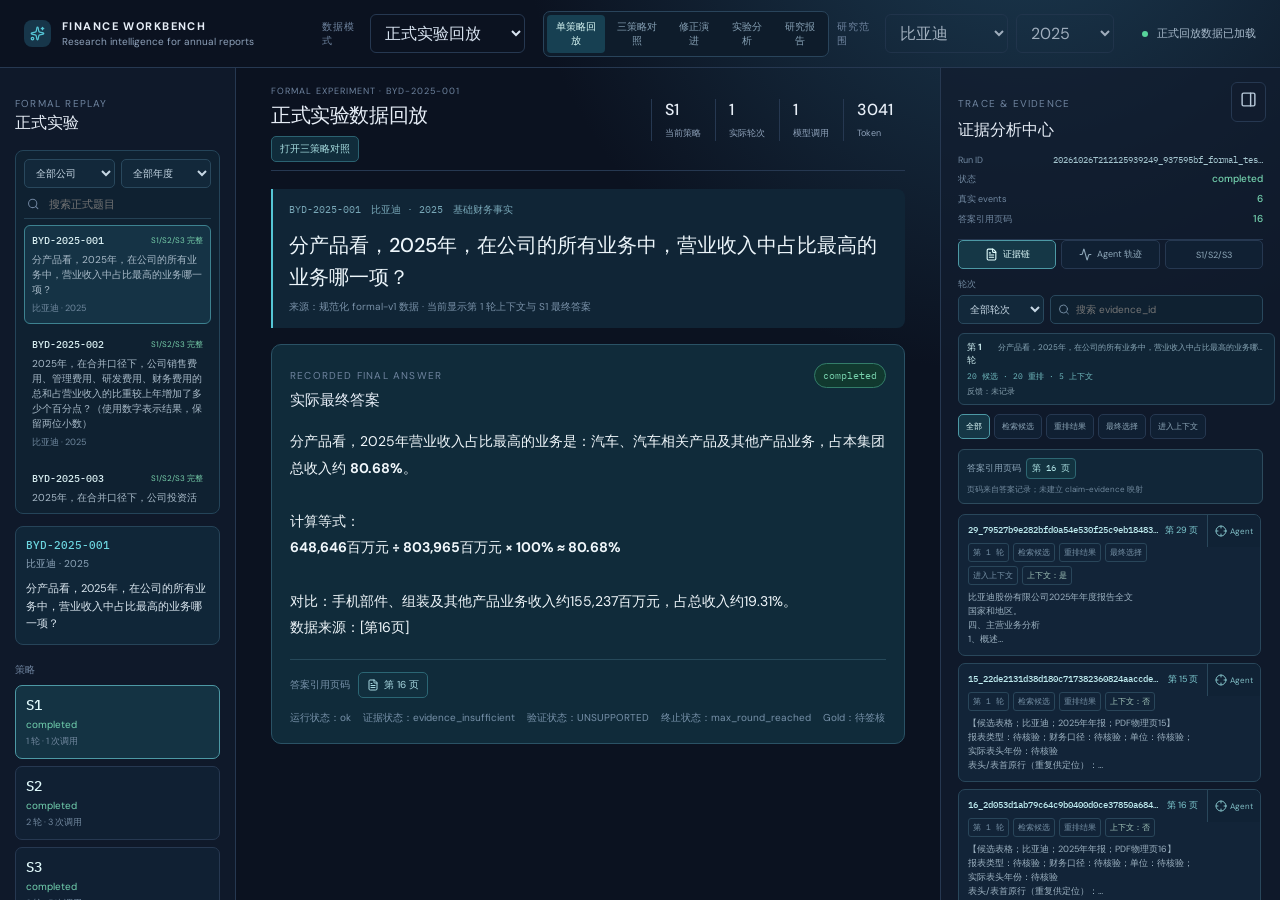
==== index.html @ 06f7a374 "Publish FinanceRAG research workbench (formal-v1 replay) Co-Authored-By: Claude Opus 5.5 <noreply@an" ====
<!doctype html>
<html lang="zh-CN">
  <head>
    <meta charset="UTF-8" />
    <meta name="viewport" content="width=device-width, initial-scale=1.0" />
    <meta name="theme-color" content="#0b1220" />
    <title>Finance Research Workbench</title>
    <link rel="stylesheet" href="./app.css">
  <script type="module" src="./app.js"></script>
</head>
  <body>
    <div id="root"></div>
    
  </body>
</html>
---- app.css ----
@import"https://fonts.googleapis.com/css2?family=DM+Sans:wght@400;500;600;700&family=IBM+Plex+Mono:wght@400;500&display=swap";.experiment-analytics-main{min-width:0;min-height:0;overflow:hidden;padding:25px 27px 0;background:linear-gradient(180deg,rgba(17,36,52,.34),transparent 33%)}.analytics-header{display:flex;align-items:flex-start;justify-content:space-between;gap:18px;border-bottom:1px solid var(--line);padding:0 0 18px}.analytics-header h1{font-size:25px;letter-spacing:-.02em;margin:8px 0 7px}.analytics-header p{color:#9db1c4;font-size:11px;line-height:1.7;margin:0;max-width:75ch}.analytics-header-badge{display:inline-flex;align-items:center;gap:7px;white-space:nowrap;border:1px solid #68562f;background:#2a251d;color:#e0c583;border-radius:999px;padding:7px 10px;font:10px IBM Plex Mono,monospace}.analytics-filters{display:flex;align-items:center;gap:7px;flex-wrap:wrap;border-bottom:1px solid var(--line);padding:12px 0;color:#6f849f}.analytics-filters select,.analytics-search{background:#102033;color:#cbdbe8;border:1px solid #29465a;border-radius:5px;padding:7px 8px;font-size:10px}.analytics-search{display:flex;align-items:center;gap:6px;min-width:155px}.analytics-search input{width:100%;min-width:0;border:0;outline:0;background:transparent;color:#d6e4ef;font-size:10px}.analytics-filters select:focus-visible,.analytics-search:focus-within{outline:2px solid var(--cyan);outline-offset:2px}.analytics-scroll{overflow:auto;padding:22px 0 40px;min-height:0}.analytics-section{border-bottom:1px solid var(--line);padding:0 0 25px;margin:0 0 25px}.analytics-section:last-child{border-bottom:0}.analytics-section-heading{display:flex;align-items:flex-end;justify-content:space-between;gap:12px;margin-bottom:13px}.analytics-section-heading h2{font-size:16px;font-weight:500;margin:6px 0 0}.analytics-sample,.analytics-note{color:#758ca4;font-size:9px}.analytics-stat-grid{display:grid;grid-template-columns:repeat(5,minmax(0,1fr));gap:8px}.analytics-stat-grid-compact{grid-template-columns:repeat(6,minmax(0,1fr))}.analytics-stat-card{border:1px solid #28455b;background:linear-gradient(180deg,#122739,#102033);border-radius:7px;padding:11px 10px;min-width:0}.analytics-stat-card.accent{border-color:#327581;background:#123343}.analytics-stat-card span{display:block;color:#7892aa;font-size:9px;line-height:1.4}.analytics-stat-card strong{display:block;color:#e4f3f5;font:500 18px IBM Plex Mono,monospace;margin-top:5px;white-space:nowrap;overflow:hidden;text-overflow:ellipsis}.analytics-stat-card small{display:block;color:#6b859c;font-size:8px;margin-top:4px}.analytics-table-wrap{border:1px solid #28465b;border-radius:7px;overflow:auto;background:#102033}.analytics-table{width:100%;min-width:790px;border-collapse:collapse;font-size:10px}.analytics-table th,.analytics-table td{padding:9px 10px;border-bottom:1px solid rgba(42,70,91,.65);text-align:left;vertical-align:middle;color:#bfd0df}.analytics-table thead th{background:#132a3d;color:#7994a9;font-size:9px;font-weight:500;white-space:nowrap}.analytics-table tbody tr:last-child th,.analytics-table tbody tr:last-child td{border-bottom:0}.analytics-table tbody tr:hover{background:#1a3c4c59}.analytics-table tbody th{font-weight:500;color:#d5e5ed;white-space:nowrap}.analytics-table tbody th small,.analytics-table td small{display:block;color:#70889e;font-size:8px;margin-top:3px;font-weight:400}.strategy-table td strong{display:block;color:#deedf2;font:500 11px IBM Plex Mono,monospace}.strategy-table td small{white-space:nowrap}.strategy-dot{display:inline-block;width:7px;height:7px;border-radius:2px;margin-right:6px;background:#57c6d2}.strategy-dot.s2{background:#8ba7e8}.strategy-dot.s3{background:#d0aa65}.analytics-bar{display:block;min-width:62px;height:7px;background:#1b3244;border-radius:99px;overflow:hidden}.analytics-bar i{display:block;height:100%;border-radius:99px;background:#57c6d2}.analytics-bar-s2 i{background:#8ba7e8}.analytics-bar-s3 i{background:#d0aa65}.analytics-subheading{display:flex;align-items:baseline;justify-content:space-between;margin:21px 0 9px}.analytics-subheading h3{font-size:12px;font-weight:500;margin:0;color:#d7e7ee}.analytics-subheading span{font-size:9px;color:#718aa0}.compact-table{min-width:780px}.compact-table td,.compact-table th{padding:8px 9px}.analytics-link,.analytics-metric-button{border:0;background:transparent;color:#9fdae0;text-align:left;padding:0;display:inline-flex;align-items:center;gap:4px;font-size:10px}.analytics-link:hover,.analytics-metric-button:hover{text-decoration:underline;text-underline-offset:3px;color:#e0ffff}.analytics-metric-button{display:grid;gap:2px}.analytics-metric-button b{font:500 10px IBM Plex Mono,monospace;color:#d4e9ec}.analytics-metric-button span{font-size:8px;color:#71899e}.analytics-muted{color:#677f95;font-size:9px}.analytics-flag{display:inline-flex;border:1px solid #67522d;border-radius:3px;padding:2px 4px;color:#d6b875;font-size:8px}.analytics-paired{margin-top:1px}.analytics-mini-card{border:1px solid #29465c;background:#112437;border-radius:7px;padding:11px;display:grid;gap:7px;min-width:0}.analytics-mini-card>strong{font:500 13px IBM Plex Mono,monospace;color:#c8f0f1;border-bottom:1px solid #29465c;padding-bottom:6px}.analytics-mini-card span{display:flex;justify-content:space-between;gap:6px;color:#7891a6;font-size:9px}.analytics-mini-card b{color:#d5e9ef;font:500 10px IBM Plex Mono,monospace}.analytics-evidence-note{display:flex;align-items:center;gap:7px;border:1px solid #29485a;background:#102839;color:#83a6b4;border-radius:5px;padding:9px 10px;margin:12px 0;font-size:9px;line-height:1.5}.analytics-icon-button{display:inline-grid;place-items:center;width:25px;height:25px;border:1px solid #315669;background:#122c3c;color:#9cd4da;border-radius:4px}.analytics-icon-button:hover{border-color:#68c5ce;background:#173f4d}.analytics-table-foot{color:#71899e;font-size:9px;padding:8px 10px;margin:0;border-top:1px solid rgba(42,70,91,.65)}.analytics-sort{display:inline-flex;align-items:center;gap:4px;border:0;background:transparent;color:#7994a9;font-size:9px;padding:0}.analytics-sort:hover{color:#cceff2}.analytics-feedback-grid{display:grid;grid-template-columns:1.15fr 1fr 1fr;gap:9px}.analytics-feedback-card{border:1px solid #28465b;background:#112438;border-radius:7px;padding:12px}.analytics-feedback-card h3{font-size:11px;color:#d0e0e9;font-weight:500;margin:0 0 12px}.analytics-feedback-row{display:grid;grid-template-columns:minmax(0,1fr) auto;gap:7px;align-items:center;margin:9px 0;color:#8299ad;font-size:9px}.analytics-feedback-row b{color:#d9eaee;font:500 10px IBM Plex Mono,monospace}.analytics-feedback-row .analytics-bar{grid-column:1 / -1;width:100%;height:5px}.analytics-quality-list{display:grid;gap:9px}.analytics-quality-list span{display:flex;justify-content:space-between;color:#7d95a9;font-size:9px}.analytics-quality-list b{color:#dcecef;font:500 10px IBM Plex Mono,monospace}.analytics-anomaly-list{display:grid;grid-template-columns:repeat(2,minmax(0,1fr));gap:7px}.analytics-anomaly{display:flex;align-items:center;gap:8px;width:100%;border:1px solid #59492d;background:#282219;color:#d5bb7a;border-radius:6px;padding:9px 10px;text-align:left}.analytics-anomaly:hover{border-color:#a08444;background:#32291b}.analytics-anomaly>span{display:grid;gap:3px;min-width:0;flex:1}.analytics-anomaly b{font-size:10px;font-weight:500;color:#e5cf95}.analytics-anomaly small{font-size:8px;color:#aa9365;white-space:nowrap;overflow:hidden;text-overflow:ellipsis}.analytics-empty{border:1px dashed #304b5e;border-radius:6px;padding:16px;color:#7790a2;font-size:10px;text-align:center}.analytics-source-warnings{display:grid;gap:6px;border:1px solid #5d4c2d;background:#292219;color:#d1b472;padding:10px;margin-top:11px;border-radius:6px;font-size:9px;line-height:1.5}.analytics-source-warnings strong{font-size:10px;color:#e1c47c}.analytics-source-warnings span{color:#bca56f}.analytics-warning-text{color:#d4b16c}.analytics-table button:focus-visible,.analytics-anomaly:focus-visible{outline:2px solid var(--cyan);outline-offset:2px}@media(max-width:1279px){.experiment-analytics-main{padding-left:19px;padding-right:19px}.analytics-stat-grid{grid-template-columns:repeat(5,minmax(100px,1fr));overflow:auto}.analytics-stat-grid-compact{grid-template-columns:repeat(3,minmax(130px,1fr));overflow:visible}.analytics-feedback-grid{grid-template-columns:1fr 1fr}.analytics-feedback-card:last-child{grid-column:1 / -1}.analytics-anomaly-list{grid-template-columns:1fr 1fr}}@media(max-width:1023px){.experiment-analytics-main{padding:16px 12px 0}.analytics-header{display:block}.analytics-header-badge{margin-top:12px}.analytics-header h1{font-size:20px}.analytics-filters{align-items:stretch}.analytics-filters select,.analytics-search{flex:1 1 120px}.analytics-scroll{padding-top:16px}.analytics-section-heading{display:block}.analytics-note,.analytics-sample{display:block;margin-top:6px}.analytics-stat-grid{grid-template-columns:repeat(2,minmax(0,1fr));overflow:visible}.analytics-stat-grid-compact{grid-template-columns:repeat(2,minmax(0,1fr))}.analytics-feedback-grid{grid-template-columns:1fr}.analytics-feedback-card:last-child{grid-column:auto}.analytics-anomaly-list{grid-template-columns:1fr}.analytics-evidence-summary{grid-template-columns:repeat(2,minmax(0,1fr))}}.analytics-evidence-summary{display:grid;grid-template-columns:repeat(6,minmax(0,1fr));gap:7px;margin-top:10px}.analytics-evidence-summary>div{border:1px solid #29465c;background:#112437;border-radius:6px;padding:8px 9px;display:grid;gap:4px}.analytics-evidence-summary span{font-size:8px;color:#7791a5;line-height:1.35}.analytics-evidence-summary b{font:500 12px IBM Plex Mono,monospace;color:#d9eff0}.strategy-table{min-width:980px}@media(max-width:1023px){.analytics-evidence-summary{grid-template-columns:repeat(2,minmax(0,1fr))}}.analytics-source-warning-link{display:flex;align-items:center;justify-content:space-between;gap:8px;border:1px solid transparent;background:transparent;color:#bca56f;padding:4px 2px;text-align:left}.analytics-source-warning-link:hover{border-color:#6a5631;background:#33291b}.analytics-source-warning-link>span{display:grid;gap:2px}.analytics-source-warning-link b{font-size:9px;color:#e1c47c}.analytics-source-warning-link small{font-size:8px;color:#bca56f}.analytics-source-warning-link svg{flex:0 0 auto}.research-brief-main{min-width:0;min-height:0;overflow:hidden;padding:24px 28px 0;background:linear-gradient(180deg,rgba(17,36,52,.34),transparent 34%);display:flex;flex-direction:column}.brief-header{display:flex;justify-content:space-between;gap:20px;border-bottom:1px solid var(--line);padding-bottom:18px}.brief-header h1{font-size:24px;letter-spacing:-.02em;margin:8px 0 6px}.brief-header p{color:var(--muted);font-size:11px;margin:0}.brief-header-status{align-self:flex-start;display:flex;align-items:center;gap:7px;color:#8ce2c4;border:1px solid #285c55;background:#102d2c;padding:7px 10px;border-radius:6px;font-size:10px;white-space:nowrap}.brief-controls{padding:16px 0 11px;border-bottom:1px solid var(--line)}.brief-type-tabs{display:flex;gap:7px;flex-wrap:wrap}.brief-type-tabs button{display:grid;gap:4px;min-width:180px;text-align:left;background:#102033;border:1px solid var(--line);color:#a5b7c9;border-radius:7px;padding:9px 11px}.brief-type-tabs button:hover,.brief-type-tabs button.is-selected{border-color:#4b98a4;background:#143343;color:#e0f6f5}.brief-type-tabs strong{font-size:11px;font-weight:500}.brief-type-tabs small{font-size:9px;color:#7088a0}.brief-type-tabs button.is-selected small{color:#8bc9ca}.brief-select-row{display:flex;align-items:end;gap:12px;flex-wrap:wrap;margin-top:13px}.brief-select-row label{display:grid;gap:5px;color:#7d95ab;font-size:10px}.brief-select-row select{min-width:180px;background:#0f1e30;color:#d9e6ef;border:1px solid var(--line);border-radius:5px;padding:7px 28px 7px 9px;font-size:11px}.brief-data-source{font:9px IBM Plex Mono,monospace;color:#6d8299;padding-bottom:8px}.brief-error{display:flex;align-items:center;gap:8px;margin-top:11px;padding:8px 10px;border:1px solid #75434a;background:#2b1d26;color:#efb6b8;border-radius:6px;font-size:10px}.brief-error button{margin-left:auto;display:inline-flex;gap:5px;align-items:center;border:1px solid #8b5257;background:transparent;color:#f0c7c8;border-radius:4px;padding:5px 8px;font-size:10px}.brief-state{margin:20px 0;border:1px dashed #356276;background:#102736;color:#9cc9d2;border-radius:7px;padding:14px;font-size:11px}.brief-export-bar,.brief-csv-section{display:flex;justify-content:space-between;align-items:center;gap:16px;border:1px solid #264459;background:#102638;border-radius:8px;padding:11px 13px;margin:12px 0}.brief-export-bar strong,.brief-csv-section strong{display:block;color:#cce6ed;font-size:11px;font-weight:500}.brief-export-bar span,.brief-csv-section span{display:block;color:#7690a4;font-size:9px;margin-top:3px}.brief-export-actions,.brief-csv-grid{display:flex;gap:7px;flex-wrap:wrap}.brief-export-actions button,.brief-csv-grid button{display:inline-flex;align-items:center;gap:6px;border:1px solid #2c6676;background:#112e3c;color:#b9e8e8;border-radius:5px;padding:7px 9px;font-size:10px}.brief-export-actions button:hover,.brief-csv-grid button:hover{border-color:#61cbd0;background:#174552}.brief-csv-section{display:block;background:#0f2231;border-color:#244c5f}.brief-csv-grid{margin-top:9px}.brief-csv-grid button{color:#a9cbd0;background:#122b3a}.brief-export-message{color:#7dd9c4;font-size:10px;margin:-3px 0 8px}.brief-preview-shell{min-height:0;overflow:auto;border:1px solid #243c50;background:#0c1827;border-radius:9px;margin-bottom:22px}.brief-preview-toolbar{position:sticky;top:0;z-index:1;display:flex;justify-content:space-between;gap:12px;padding:9px 13px;border-bottom:1px solid #22394d;background:#102238;color:#aac0d1;font-size:10px}.brief-html-preview{max-width:980px;background:#fff;color:#172231;margin:20px auto;padding:26px 30px;border-radius:8px;box-shadow:0 12px 26px #030b1426;line-height:1.65}.brief-html-preview h1{font-size:24px;line-height:1.25;margin:0 0 20px;color:#0d2a3b}.brief-html-preview h2{font-size:17px;margin:28px 0 9px;padding-bottom:6px;border-bottom:1px solid #e4e9ee;color:#174a5b}.brief-html-preview h3{font-size:14px;margin:20px 0 7px;color:#20596a}.brief-html-preview p{font-size:12px;margin:7px 0}.brief-html-preview .report-bullet{padding-left:14px;position:relative}.brief-html-preview .report-bullet:before{content:"•";position:absolute;left:0;color:#168b97}.brief-html-preview table{width:100%;border-collapse:collapse;margin:10px 0 18px;font-size:11px;table-layout:fixed;word-break:break-word}.brief-html-preview td{border:1px solid #dce5ea;padding:7px;vertical-align:top}.brief-html-preview tr:first-child td{font-weight:600;background:#eef7f7}.brief-markdown-preview{margin:0;padding:22px 25px;color:#d3e3ed;font:11px/1.7 IBM Plex Mono,monospace;white-space:pre-wrap;word-break:break-word}@media(max-width:1279px){.research-brief-main{padding-left:19px;padding-right:19px}.brief-html-preview{margin:15px;padding:20px}.brief-type-tabs button{min-width:155px}}@media(max-width:1023px){.research-brief-main{padding:15px 12px 0}.brief-header{display:block}.brief-header-status{margin-top:10px;width:max-content}.brief-header h1{font-size:20px}.brief-export-bar{display:block}.brief-export-actions{margin-top:10px}.brief-csv-section{display:block}.brief-preview-shell{margin-bottom:15px}.brief-html-preview{margin:10px;padding:16px}.brief-html-preview table{font-size:10px;min-width:620px}.brief-html-preview{overflow:auto}.brief-select-row select{min-width:150px}}.self-correction-main{min-width:0;min-height:0;overflow:auto;padding:28px 28px 42px;background:linear-gradient(180deg,rgba(17,36,52,.34),transparent 40%)}.self-correction-header{display:flex;justify-content:space-between;align-items:flex-start;gap:24px;border-bottom:1px solid var(--line);padding-bottom:18px}.self-correction-header h1{font-size:25px;letter-spacing:-.02em;margin:9px 0 7px}.self-correction-header p{max-width:70ch;color:#a6b8c9;font-size:12px;line-height:1.7;margin:0}.self-correction-header-meta{display:flex;gap:8px;flex-wrap:wrap;color:#8fa8ba;font:9px IBM Plex Mono,monospace}.self-correction-header-meta span{display:inline-flex;align-items:center;gap:5px;border:1px solid #29475b;background:#102536;border-radius:5px;padding:7px 8px}.self-correction-panel{border-top:1px solid #29475b;margin-top:20px;padding-top:17px}.self-correction-section-head{display:flex;justify-content:space-between;align-items:flex-end;gap:14px}.self-correction-section-head h2{font-size:15px;margin:6px 0 0}.self-correction-section-note{color:#718a9f;font-size:9px}.self-correction-view-toggle{display:inline-flex;gap:4px}.self-correction-view-toggle button{display:inline-flex;align-items:center;gap:5px;border:1px solid var(--line);background:#102033;color:#8fa8ba;border-radius:5px;padding:7px 8px;font-size:9px}.self-correction-view-toggle button:hover,.self-correction-view-toggle button.is-active{border-color:#4d99a5;background:#153746;color:#e3ffff}.self-correction-round-tabs{display:flex;gap:5px;overflow:auto;margin-top:13px;padding-bottom:2px}.self-correction-round-tabs button{display:grid;gap:3px;min-width:98px;border:1px solid #29475b;background:#102536;color:#8fa8ba;border-radius:6px;padding:8px 10px;text-align:left;font-size:10px}.self-correction-round-tabs button:hover,.self-correction-round-tabs button.is-active{border-color:#55aeb5;background:#153546;color:#e3ffff}.self-correction-round-tabs small{color:#6f94a2;font:8px IBM Plex Mono,monospace}.self-correction-answer-stage{border:1px solid #29475b;background:#102536;border-radius:7px;margin-top:9px;padding:12px}.self-correction-answer-meta{display:flex;align-items:center;gap:8px;flex-wrap:wrap;border-bottom:1px solid #29475b;padding-bottom:9px;color:#718da0;font:8px IBM Plex Mono,monospace}.self-correction-answer-meta strong{color:#cdecef;font-size:10px}.self-correction-diff,.self-correction-full-answer{white-space:pre-wrap;color:#d7e9ef;font-size:11px;line-height:1.75;margin:11px 0 0}.self-correction-diff .diff-added{background:#288d874d;color:#e4ffff;border-radius:2px;box-shadow:0 0 0 1px #4dbeb62b}.self-correction-diff .diff-removed{background:#86465347;color:#ffc6c6;text-decoration:line-through;border-radius:2px}.self-correction-diff .diff-number-note{display:flex;align-items:center;gap:4px;border-top:1px solid #29475b;margin-top:10px;padding-top:8px;color:#d7b979;font:9px IBM Plex Mono,monospace}.self-correction-full-answer{max-height:220px;overflow:hidden}.self-correction-full-answer.is-expanded{max-height:none}.self-correction-expand{display:inline-flex;align-items:center;gap:4px;border:0;background:transparent;color:#76c7ce;padding:8px 0 0;font-size:9px}.self-correction-feedback-list,.self-correction-retrieval-list{display:grid;gap:7px;margin-top:12px}.self-correction-feedback{display:grid;gap:6px;width:100%;border:1px solid #29475b;background:#102536;color:inherit;border-radius:6px;padding:9px;text-align:left}.self-correction-feedback:hover{border-color:#55aeb5;background:#153546}.self-correction-feedback>div{display:flex;align-items:baseline;gap:8px;flex-wrap:wrap}.self-correction-feedback strong{color:#cdecef;font-size:10px}.self-correction-feedback span{color:#a6d3d3;font-size:9px}.self-correction-feedback small{color:#718da0;font:8px IBM Plex Mono,monospace}.self-correction-feedback p{white-space:pre-wrap;color:#9ab2be;font-size:9px;line-height:1.55;margin:0}.self-correction-retrieval-list article{border:1px solid #29475b;background:#102536;border-radius:6px;padding:9px}.self-correction-retrieval-list article header{display:flex;justify-content:space-between;gap:9px;align-items:baseline;color:#718da0;font:8px IBM Plex Mono,monospace}.self-correction-retrieval-list article header strong{color:#cdecef;font-size:10px}.self-correction-evidence-delta{display:grid;grid-template-columns:repeat(2,minmax(0,1fr));gap:9px 12px;border-top:1px solid #29475b;margin-top:9px;padding-top:9px}.self-correction-evidence-delta>div{min-width:0}.self-correction-evidence-delta>div>span{display:block;color:#718da0;font-size:8px;margin-bottom:5px}.self-correction-id-list{display:flex;gap:4px;flex-wrap:wrap;max-height:70px;overflow:auto}.self-correction-id-list button,.self-correction-rank-changes button{max-width:100%;overflow:hidden;text-overflow:ellipsis;white-space:nowrap;border:1px solid #2e6773;background:#123340;color:#a9e1e2;border-radius:3px;padding:4px 5px;font:8px IBM Plex Mono,monospace}.self-correction-id-list button:hover,.self-correction-rank-changes button:hover{border-color:#68cbd0;background:#174452;color:#efffff}.self-correction-id-list.is-removed button{border-color:#6b4650;background:#32232c;color:#d7a8ad}.self-correction-id-list em,.self-correction-rank-changes em{color:#c09f66;font-size:8px;font-style:normal}.self-correction-rank-changes{grid-column:1 / -1}.self-correction-rank-changes button{display:inline-flex;align-items:center;gap:4px;margin:0 4px 4px 0}.self-correction-rank-changes button b{font-weight:400}.self-correction-cost-table{border:1px solid #29475b;border-radius:6px;overflow:auto;margin-top:12px}.self-correction-cost-row{display:grid;grid-template-columns:76px repeat(5,minmax(80px,1fr));min-width:530px}.self-correction-cost-row+.self-correction-cost-row{border-top:1px solid #29475b}.self-correction-cost-row span{padding:8px 7px;border-right:1px solid rgba(42,69,88,.7);background:#102033;color:#d3e5ec;font:9px IBM Plex Mono,monospace}.self-correction-cost-row span:last-child{border-right:0}.self-correction-cost-row.self-correction-cost-head span{background:#12283a;color:#8aa4b7;font-size:8px}.self-correction-stop{display:flex;gap:8px;flex-wrap:wrap;margin-top:10px;color:#718da0;font-size:9px}.self-correction-stop span{border:1px solid #29475b;background:#102536;border-radius:4px;padding:6px 7px}.self-correction-stop b{color:#d0e7e8;font:500 9px IBM Plex Mono,monospace}.self-correction-empty{display:flex;align-items:center;justify-content:center;gap:6px;border:1px dashed #35576b;background:#102637;color:#8eacba;border-radius:6px;padding:17px 10px;margin-top:12px;text-align:center;font-size:10px}.self-correction-main button:focus-visible{outline:2px solid var(--cyan);outline-offset:2px}@media(max-width:1279px){.self-correction-main{padding:22px 19px 35px}}@media(max-width:1023px){.self-correction-main{padding:16px 12px 30px}.self-correction-header{display:block}.self-correction-header h1{font-size:20px}.self-correction-header-meta{margin-top:12px}.self-correction-section-head{display:block}.self-correction-view-toggle{margin-top:12px}.self-correction-evidence-delta{grid-template-columns:1fr}}:root{font-family:DM Sans,Microsoft YaHei,sans-serif;color:#e7eef7;background:#0b1220;font-synthesis:none;text-rendering:optimizeLegibility;--bg:#0b1220;--panel:#111c2e;--panel2:#17243a;--line:#263851;--muted:#8fa2ba;--cyan:#55c6d6;--amber:#d6a85d;--red:#f07178}*{box-sizing:border-box}html,body,#root{height:100%;overflow:hidden}body{margin:0;min-width:1024px;background:var(--bg)}button,input,textarea,select{font:inherit}button{cursor:pointer}button:focus-visible,input:focus-visible,textarea:focus-visible,select:focus-visible{outline:2px solid var(--cyan);outline-offset:2px}.app-shell{min-height:100vh;background:radial-gradient(circle at 80% -15%,#1c3b52 0,transparent 35%),var(--bg)}.topbar{height:68px;border-bottom:1px solid var(--line);display:flex;align-items:center;padding:0 24px;gap:28px}.brand{display:flex;align-items:center;gap:11px;min-width:270px}.brand-mark{width:27px;height:27px;border-radius:8px;display:grid;place-items:center;background:#17364a;color:var(--cyan)}.brand b{display:block;font-size:11px;letter-spacing:.13em}.brand span{display:block;color:var(--muted);font-size:10px;margin-top:2px}.context-picker{display:flex;align-items:center;gap:8px;flex:1}.context-label,.eyebrow{font-size:10px;letter-spacing:.12em;color:#6f849f;text-transform:uppercase}.context-picker select{background:transparent;color:#d9e4f1;border:1px solid var(--line);border-radius:6px;padding:7px 27px 7px 10px}.top-actions{display:flex;align-items:center;gap:16px}.status-dot{color:#a8bacb;font-size:11px;white-space:nowrap}.status-dot span{display:inline-block;width:6px;height:6px;border-radius:50%;background:#57d39b;margin-right:6px}.ghost-button,.icon-button,.clear-button{border:1px solid var(--line);background:transparent;color:#c4d2e2;border-radius:6px;padding:7px 10px;display:inline-flex;gap:7px;align-items:center;font-size:11px}.workspace{display:grid;grid-template-columns:236px minmax(500px,1fr) 340px;height:calc(100vh - 68px);min-height:0}.sidebar,.evidence-column{background:#111c2eb8;min-height:0;overflow:auto}.workspace.history-hidden{grid-template-columns:0 minmax(500px,1fr) 340px}.workspace.evidence-hidden{grid-template-columns:236px minmax(500px,1fr)}.workspace.history-hidden.evidence-hidden{grid-template-columns:0 minmax(500px,1fr)}.sidebar.collapsed{display:none}.sidebar{border-right:1px solid var(--line);padding:23px 15px;display:flex;flex-direction:column}.sidebar-head-actions{display:flex;gap:7px;align-items:center}.new-session-button{border:1px solid #2d7180;background:#122f3b;color:#bde9ec;border-radius:6px;padding:7px 9px;display:inline-flex;gap:5px;align-items:center;font-size:10px;white-space:nowrap}.sidebar-head,.evidence-head{display:flex;align-items:flex-start;justify-content:space-between}.sidebar h2,.evidence-head h2{font-size:16px;margin:7px 0 0}.search-box{display:flex;gap:8px;align-items:center;border-bottom:1px solid var(--line);padding:17px 4px 10px;color:#6f849f}.search-box input{width:100%;border:0;background:transparent;color:#dce7f4;font-size:11px;outline:0}.session-list{flex:1;overflow:auto;padding-top:8px}.session-item{display:block;text-align:left;width:100%;border:0;border-left:2px solid transparent;background:transparent;color:#b8c6d8;padding:11px 9px;border-radius:0 6px 6px 0}.session-item:hover{background:#17243a;border-left-color:var(--cyan)}.session-company,.session-time{display:block;color:#6f849f;font-size:10px}.session-item strong{display:block;font-size:11px;line-height:1.5;color:#c9d7e6;margin:4px 0 6px;white-space:nowrap;overflow:hidden;text-overflow:ellipsis;font-weight:500}.empty-history{padding:28px 10px;color:#7489a4;text-align:center}.empty-history p{font-size:11px;margin:10px 0 4px}.empty-history span{font-size:10px;line-height:1.5;display:block}.sidebar-foot{display:flex;align-items:center;justify-content:space-between;color:#687d96;font-size:10px;border-top:1px solid var(--line);padding-top:12px}.clear-button{border:0;padding:0;color:#869ab2}.reopen-sidebar{position:fixed;left:12px;top:83px;border:1px solid var(--line);background:var(--panel);color:#b8c9da;padding:8px;border-radius:6px}.main-column{padding:32px 35px 22px;display:flex;flex-direction:column;min-width:0;min-height:0;overflow:hidden}.research-header{display:flex;justify-content:space-between;border-bottom:1px solid var(--line);padding-bottom:21px}.research-header h1{font-size:25px;letter-spacing:-.02em;margin:10px 0 6px}.research-header p{font-size:12px;color:var(--muted);margin:0}.header-stats{display:flex;gap:22px;align-items:flex-start}.header-stats div{border-left:1px solid var(--line);padding-left:13px}.header-stats b{display:block;font-size:18px;font-weight:500}.header-stats span{font-size:10px;color:var(--muted)}.conversation{flex:1;padding:28px 0;overflow:auto}.welcome{max-width:640px;margin:12vh auto 0}.welcome-icon{width:48px;height:48px;border:1px solid #2e556c;color:var(--cyan);display:grid;place-items:center;border-radius:12px;background:#102637}.welcome h2{font-size:20px;margin:16px 0 7px}.welcome p{color:var(--muted);font-size:12px}.starter-grid{display:grid;grid-template-columns:1fr 1fr;gap:10px;margin-top:24px}.starter-grid button{background:var(--panel);border:1px solid var(--line);color:#d5e0ed;text-align:left;padding:14px;border-radius:8px;position:relative}.starter-grid button:hover{border-color:#3c8090}.starter-grid span{color:var(--cyan);display:block;font-size:10px;margin-bottom:7px}.starter-grid b{display:block;font-size:11px;line-height:1.6;font-weight:500;padding-right:16px}.starter-grid svg{position:absolute;right:13px;bottom:13px;color:#6d859c}.message-block{margin:0 auto 29px;max-width:800px}.question-row,.answer-row{display:flex;gap:12px}.question-row{margin:0 0 15px auto;max-width:82%;flex-direction:row-reverse;justify-content:flex-start}.question-row>div{text-align:right}.answer-row{max-width:90%}.avatar{width:26px;height:26px;flex:0 0 26px;border-radius:7px;display:grid;place-items:center;font-size:10px}.avatar.user{background:#25364e;color:#c9d9e7}.avatar.assistant{background:#183c47;color:var(--cyan)}.message-label{font-size:10px;letter-spacing:.08em;color:#7890aa;text-transform:uppercase}.question-row p{font-size:13px;color:#ced9e5;margin:6px 0 0;line-height:1.6}.answer-content{min-width:0;flex:1}.answer-meta{display:flex;gap:10px;align-items:center}.confidence{display:inline-flex;gap:4px;align-items:center;color:#67d3b0;font-size:10px}.confidence.low{color:var(--amber)}.answer-text{font-size:14px;color:#eff5fb;line-height:1.9;margin:10px 0 12px}.answer-text strong{color:#6cd5df;font-weight:600}.citation-row{display:flex;gap:7px;flex-wrap:wrap}.citation-row button{display:inline-flex;align-items:center;gap:5px;color:#9bcee2;border:1px solid #275267;background:#102837;border-radius:5px;padding:5px 8px;font-size:10px}.insufficient-note{display:flex;align-items:center;gap:7px;background:#2a251b;border:1px solid #58452a;color:#d2b276;border-radius:5px;padding:9px 10px;font-size:11px}.loading-row{display:flex;gap:12px;max-width:800px;margin:5px auto}.loading-card{border:1px solid var(--line);background:var(--panel);padding:13px 15px;border-radius:8px;flex:1}.loading-title{font-size:11px;color:#cbd7e4}.pulse{display:inline-block;width:7px;height:7px;background:var(--cyan);border-radius:50%;margin-right:6px;box-shadow:0 0 0 4px #55c6d622}.loading-steps{display:flex;gap:14px;color:#71869f;font-size:10px;margin-top:8px}.composer-wrap{max-width:800px;width:100%;margin:0 auto}.composer{border:1px solid #36506b;background:#111e31;border-radius:9px;padding:12px 13px}.composer textarea{resize:none;width:100%;border:0;background:transparent;color:#e7eef7;outline:0;line-height:1.6;font-size:12px}.composer textarea::placeholder{color:#617792}.composer-foot{display:flex;align-items:center;justify-content:space-between;color:#627995;font-size:10px;margin-top:7px}.send-button{border:0;background:var(--cyan);color:#08131e;width:29px;height:29px;border-radius:7px;display:grid;place-items:center}.send-button:disabled{opacity:.35;cursor:not-allowed}.composer-hint{display:flex;align-items:center;gap:5px;color:#627995;font-size:10px;margin-top:9px}.evidence-column{border-left:1px solid var(--line);padding:23px 17px}.evidence-head svg{color:#6f849f}.evidence-toggle{position:fixed;right:14px;top:82px;border:1px solid var(--line);background:var(--panel);color:#b8c9da;padding:8px;border-radius:6px;z-index:5}.trace-summary{display:flex;gap:24px;border-bottom:1px solid var(--line);padding:19px 0 15px}.trace-summary b{display:block;font-size:18px}.trace-summary span{font-size:10px;color:var(--muted)}.timeline{padding:18px 0 4px}.timeline-item{display:flex;gap:10px;min-height:47px}.timeline-line{width:15px;display:flex;flex-direction:column;align-items:center}.timeline-dot{width:15px;height:15px;border-radius:50%;display:grid;place-items:center;background:#1f5960;color:#78dfd2}.timeline-item.warning .timeline-dot{background:#574423;color:#e5bc70}.timeline-line i{display:block;width:1px;flex:1;background:#294053;margin:4px 0}.timeline-copy{flex:1}.timeline-copy>div{display:flex;justify-content:space-between;gap:10px}.timeline-copy strong{font-size:11px;color:#c9d7e5;font-weight:500}.timeline-copy span{font:10px IBM Plex Mono,monospace;color:#6f849f}.timeline-copy p{font-size:10px;color:#7f93aa;margin:3px 0 10px}.evidence-heading{display:flex;justify-content:space-between;border-top:1px solid var(--line);padding:15px 0 9px;color:#c9d7e5;font-size:11px}.evidence-heading em{font-style:normal;color:#71869f;font-size:10px}.evidence-list{display:flex;flex-direction:column;gap:8px}.evidence-card{color:#cedbe8;background:#132136;border:1px solid var(--line);text-align:left;padding:11px;border-radius:7px}.evidence-card:hover,.evidence-card.selected{border-color:#3e8390;background:#172c3d}.evidence-card-head{display:flex;justify-content:space-between;align-items:center;color:#79c7d4;font-size:10px}.evidence-card-head small{display:flex;align-items:center;gap:3px;color:#72caa8;font-size:9px}.evidence-card>strong{display:block;font-size:11px;margin:8px 0 5px}.evidence-card p{font-size:10px;line-height:1.6;color:#8398af;margin:0}.evidence-empty,.trace-empty{border:1px dashed #30445b;color:#71869f;padding:24px 13px;text-align:center;border-radius:7px}.evidence-empty b,.trace-empty b{display:block;font-size:11px;color:#b2c3d4;margin:9px 0 5px}.evidence-empty p,.trace-empty p{font-size:10px;line-height:1.6;margin:0}.followup-suggestion{width:100%;margin-top:14px;border:1px solid #355565;background:#112936;color:#c8e4e7;text-align:left;padding:11px;border-radius:7px}.followup-suggestion span{display:block;color:#71cfd6;font-size:10px;margin-bottom:5px}.followup-suggestion b{font-size:11px;line-height:1.5;font-weight:500}.followup-suggestion svg{float:right;margin-top:-14px;color:#71cfd6}@media(max-width:1200px){.workspace{grid-template-columns:210px minmax(470px,1fr) 300px}.main-column{padding:27px 22px}.topbar{padding:0 16px;gap:15px}.brand{min-width:235px}}.sidebar.collapsed{display:flex;width:0;min-width:0;padding-left:0;padding-right:0;border-right:0;overflow:hidden;opacity:0;pointer-events:none}.workspace.history-hidden .main-column{grid-column:2}.sidebar{overflow:hidden}.session-list,.evidence-column,.conversation{min-height:0;scrollbar-color:#3d536d transparent;scrollbar-width:thin}.composer-wrap{flex-shrink:0;padding-bottom:8px;background:linear-gradient(to top,var(--bg) 76%,transparent)}.composer textarea{display:block;height:56px;min-height:56px;max-height:130px}.composer{padding:10px 12px}html{scrollbar-color:#3d536d transparent;scrollbar-width:thin}::-webkit-scrollbar{width:8px;height:8px}::-webkit-scrollbar-track{background:transparent}::-webkit-scrollbar-thumb{background:#3d536d;border:2px solid transparent;border-radius:999px;background-clip:padding-box}::-webkit-scrollbar-thumb:hover{background:#58718e;border:2px solid transparent;background-clip:padding-box}.question-row>div{background:#18314a;border:1px solid #2a4b67;border-radius:14px 4px 14px 14px;padding:9px 13px}.answer-content{background:#102636;border:1px solid #21445a;border-radius:4px 14px 14px;padding:11px 14px}.answer-content .answer-text{margin-top:8px}.answer-content .citation-row{margin-top:5px}.workspace.history-hidden{grid-template-columns:56px minmax(500px,1fr) 340px}.workspace.history-hidden.evidence-hidden{grid-template-columns:56px minmax(500px,1fr)}.workspace{transition:grid-template-columns .24s ease}.sidebar{transition:width .24s ease,min-width .24s ease,padding .24s ease,opacity .18s ease}.sidebar.collapsed{width:56px;min-width:56px;display:flex;opacity:1;pointer-events:auto;align-items:flex-start;padding:0;border-right:1px solid var(--line);background:#0e1a2a}.sidebar.collapsed>*{display:none}.reopen-sidebar{left:12px;top:84px;z-index:8;transition:transform .2s ease,background .2s ease}.reopen-sidebar:hover{transform:translate(2px)}.main-column{padding-right:35px}.conversation{padding-right:0}.message-block{cursor:pointer;border:1px solid transparent;border-radius:12px;padding:8px 10px;margin-bottom:18px;transition:border-color .18s ease,background .18s ease}.message-block:hover,.message-block.is-selected{border-color:#23465c;background:#10263647}.message-block:focus-visible{outline:2px solid var(--cyan);outline-offset:2px}.answer-status{display:flex;align-items:center;gap:5px;color:#67d3b0;font-size:10px;margin-top:9px}.answer-status.low{color:var(--amber)}.message-followup{display:flex;align-items:center;gap:9px;margin:10px 0 0 38px;border:0;border-top:1px solid #28475a;background:transparent;color:#96b7c4;padding:9px 2px 3px;text-align:left;width:calc(100% - 38px)}.message-followup span{color:var(--cyan);font-size:10px;white-space:nowrap}.message-followup b{font-size:11px;font-weight:500;line-height:1.5}.message-followup svg{margin-left:auto;color:var(--cyan)}.main-column{padding-top:10px;padding-bottom:6px}.research-header{padding-bottom:8px;align-items:center}.research-header h1{font-size:20px;margin:3px 0 0}.research-header .eyebrow{font-size:9px}.header-stats{gap:16px;align-self:center;align-items:center}.header-stats b{font-size:16px}.header-stats span{font-size:9px}.conversation{padding-top:8px;padding-bottom:18px}.welcome{margin-top:4vh}.welcome h2{font-size:18px;margin:12px 0 5px}.welcome p{font-size:11px}.starter-grid{margin-top:16px}.starter-grid button{padding:11px}.composer-wrap{padding-bottom:0}.composer{padding:7px 10px}.composer textarea{height:42px!important;min-height:42px!important;line-height:1.5}.composer-foot{justify-content:flex-end;margin-top:4px}.message-block{max-width:760px;margin-bottom:14px;padding:6px 8px}.question-row{max-width:68%;margin-bottom:10px}.question-row>div p{margin:0}.answer-row{max-width:92%}.answer-content{flex:0 1 auto;width:fit-content;max-width:90%;padding:8px 11px}.answer-content .answer-text{font-size:13.5px;line-height:1.65;margin:0}.answer-status{margin-top:7px}.message-followup{margin-top:7px;padding-top:7px}.workspace{transition:grid-template-columns .38s cubic-bezier(.22,.8,.25,1)}.message-followups{display:flex;flex-direction:column;gap:0}.workspace.evidence-hidden{grid-template-columns:236px minmax(500px,1fr) 56px}.workspace.history-hidden.evidence-hidden{grid-template-columns:56px minmax(500px,1fr) 56px}.workspace.evidence-hidden:after{content:"";grid-column:3;grid-row:1;background:#0e1a2a;border-left:1px solid var(--line);min-height:100%}.evidence-toggle{right:14px;top:82px;z-index:12}.evidence-action{display:block;color:var(--cyan);font-size:10px;margin-top:8px}.evidence-expanded{display:block;border-top:1px solid #2d5264;margin-top:8px;padding-top:8px;color:#b5c9d6;font-size:10px;line-height:1.6}.answer-content{width:min(100%,760px);max-width:100%}.answer-blocks{display:grid;gap:8px}.answer-block{border-radius:8px;padding:2px 0;transition:background .18s ease,box-shadow .18s ease}.answer-block.is-citation-selected,.answer-fact.is-citation-selected{background:#265c6947;box-shadow:inset 0 0 0 1px #55c6d670;padding:7px 8px}.answer-block.is-citation-selected .answer-text{color:#f6fbff}.answer-facts{display:grid;grid-template-columns:repeat(auto-fit,minmax(145px,1fr));gap:8px;margin:0 0 10px}.answer-fact{display:flex;align-items:flex-end;justify-content:space-between;gap:10px;min-width:0;border:1px solid #24455a;background:#13283a;border-radius:8px;padding:9px 10px;transition:background .18s ease,box-shadow .18s ease}.answer-fact>div{min-width:0}.answer-fact span{display:block;color:#7f9bb4;font-size:10px;margin-bottom:5px}.answer-fact strong{display:block;color:#edf7fb;font:500 16px/1.2 IBM Plex Mono,monospace;white-space:nowrap}.answer-fact .citation-row{justify-content:flex-end}.answer-fact .citation-row button{padding:4px 6px}.citation-row{gap:6px;align-items:center}.citation-row button{transition:background .18s ease,border-color .18s ease,color .18s ease,box-shadow .18s ease}.citation-row button:hover,.citation-row button.is-selected{background:#1b5364;border-color:#5cc5d0;color:#effcff;box-shadow:0 0 0 2px #55c6d624}.answer-text{max-width:75ch}.trace-summary{align-items:center;gap:14px}.trace-toggle{margin-left:auto;display:inline-flex;align-items:center;gap:5px;border:1px solid #2b4d60;background:#102736;color:#a8d4d8;border-radius:6px;padding:6px 8px;font-size:10px}.trace-toggle:hover{border-color:#4f9ca8;background:#153748}.timeline{margin-top:2px}.evidence-card{scroll-margin-block:12px;transition:background .18s ease,border-color .18s ease,box-shadow .18s ease,transform .18s ease}.evidence-card.selected{box-shadow:0 0 0 2px #55c6d629}.evidence-card:focus-visible,.trace-toggle:focus-visible{outline:2px solid var(--cyan);outline-offset:3px}@media(max-width:1279px){body{min-width:0}.workspace{grid-template-columns:236px minmax(0,1fr) minmax(280px,300px)}.workspace.history-hidden{grid-template-columns:56px minmax(0,1fr) minmax(280px,300px)}.workspace.evidence-hidden{grid-template-columns:236px minmax(0,1fr) 56px}.workspace.history-hidden.evidence-hidden{grid-template-columns:56px minmax(0,1fr) 56px}.main-column{padding-left:18px;padding-right:18px}.evidence-column{padding-left:14px;padding-right:14px}.answer-content{width:min(100%,700px)}}@media(max-width:1023px){.topbar{height:60px;padding:0 12px;gap:10px}.brand{min-width:0;flex:1}.brand span,.context-label,.top-actions{display:none}.brand b{font-size:10px}.context-picker{flex:0 0 auto}.context-picker select{max-width:108px;padding:6px 22px 6px 8px;font-size:11px}.workspace,.workspace.history-hidden,.workspace.evidence-hidden,.workspace.history-hidden.evidence-hidden{grid-template-columns:minmax(0,1fr);height:calc(100vh - 60px);position:relative}.workspace.history-hidden .main-column,.workspace.evidence-hidden .main-column,.workspace.history-hidden.evidence-hidden .main-column{grid-column:1}.main-column{padding:12px 12px 8px}.research-header h1{font-size:18px}.header-stats{gap:10px}.header-stats div{padding-left:8px}.conversation{padding-top:14px}.message-block,.answer-row{max-width:100%}.answer-content{width:100%}.answer-facts{grid-template-columns:1fr 1fr}.composer-wrap{max-width:100%}.sidebar,.evidence-column{position:absolute;top:0;bottom:0;z-index:10;width:min(330px,86vw);box-shadow:0 16px 38px #00000061;background:#101c2d}.sidebar{left:0;transform:translate(-105%);transition:transform .24s ease}.workspace:not(.history-hidden) .sidebar{transform:translate(0)}.sidebar.collapsed{display:flex;width:min(330px,86vw);min-width:0;padding:23px 15px;border-right:1px solid var(--line);opacity:1;pointer-events:auto;transform:translate(-105%)}.workspace:not(.history-hidden) .sidebar.collapsed{transform:translate(0)}.workspace:not(.evidence-hidden) .evidence-column{right:0;transform:translate(0)}.evidence-column{transform:translate(105%);transition:transform .24s ease;border-left:1px solid var(--line)}.reopen-sidebar,.evidence-toggle{z-index:12}.reopen-sidebar{left:10px;top:70px}.evidence-toggle{right:10px;top:70px}.workspace:not(.history-hidden):after,.workspace:not(.evidence-hidden):before{content:"";position:absolute;inset:0;background:#030a128a;z-index:9;pointer-events:none}.workspace:not(.history-hidden):after,.workspace:not(.evidence-hidden):before{pointer-events:auto}.workspace:not(.history-hidden) .main-column,.workspace:not(.evidence-hidden) .main-column{filter:brightness(.72)}}@media(prefers-reduced-motion:reduce){.workspace,.sidebar,.evidence-column,.reopen-sidebar,.evidence-toggle,.answer-block,.answer-fact,.citation-row button,.evidence-card{transition:none!important;scroll-behavior:auto!important}}.workspace.analytics-mode{grid-template-columns:minmax(0,1fr)!important}.workspace.analytics-mode .experiment-analytics-main,.workspace.analytics-mode .research-brief-main{grid-column:1;grid-row:1}.sidebar-head h2{margin:0}.header-stats{padding-right:12px}.reopen-sidebar,.evidence-toggle{transform:none;transition:background .18s ease,border-color .18s ease,opacity .18s ease}.reopen-sidebar:hover,.evidence-toggle:hover,.reopen-sidebar:active,.evidence-toggle:active{transform:none;background:#17243a;border-color:#3e8390}@media(max-width:1023px){.header-stats{padding-right:6px}}.formal-sidebar{gap:0;overflow:auto}.formal-sidebar .sidebar-head{margin-bottom:16px}.formal-question-summary{border:1px solid #264459;background:#102638;border-radius:8px;padding:11px 10px}.formal-question-summary strong{display:block;color:#6cd5df;font:500 11px IBM Plex Mono,monospace}.formal-question-summary span{display:block;color:#8fa6ba;font-size:10px;margin-top:5px}.formal-question-summary p{color:#dce8f1;font-size:11px;line-height:1.6;margin:9px 0 0}.formal-section-label{color:#6f849f;font-size:10px;margin:18px 0 8px}.formal-strategy-list,.formal-round-list{display:grid;gap:7px}.formal-strategy-button,.formal-round-button{border:1px solid var(--line);background:#102033;color:#becddd;text-align:left;border-radius:7px;padding:10px;display:grid;gap:4px}.formal-strategy-button:hover,.formal-strategy-button.is-selected,.formal-round-button:hover,.formal-round-button.is-selected{border-color:#4d99a5;background:#143343}.formal-strategy-name{color:#dff8fa;font:500 14px IBM Plex Mono,monospace}.formal-strategy-status{color:#73d3b0;font-size:10px}.formal-strategy-button small,.formal-round-button small{color:#71879e;font-size:9px}.formal-round-button{display:flex;align-items:baseline;justify-content:space-between;gap:8px}.formal-round-button span{font-size:11px;color:#d4e2ec}.formal-round-button.is-selected span{color:#7de0df}.formal-status-card{border-top:1px solid var(--line);margin-top:auto;padding-top:14px;display:grid;gap:9px}.formal-status-card div{display:flex;justify-content:space-between;gap:10px;font-size:10px}.formal-status-card div span{color:#7087a0}.formal-status-card div b{color:#bdd4df;font-weight:500}.formal-status-card p{font-size:9px;line-height:1.5;color:#71879e;margin:0}.formal-main-column{overflow:hidden}.formal-header-stats{gap:14px}.formal-replay-content{flex:1;min-height:0;overflow:auto;padding:18px 0 30px}.formal-question-card,.formal-answer-card{max-width:820px;margin:0 auto}.formal-question-card{border-left:2px solid var(--cyan);background:#102536;padding:14px 16px;border-radius:0 8px 8px 0}.formal-question-meta{display:flex;gap:10px;flex-wrap:wrap;color:#78a7b7;font:10px IBM Plex Mono,monospace}.formal-question-card h2{font-size:20px;line-height:1.6;font-weight:500;margin:12px 0 7px;color:#edf6fb}.formal-question-card p{color:#7890a7;font-size:10px;margin:0}.formal-answer-card{margin-top:16px;border:1px solid #2a5265;background:#102b3a;border-radius:10px;padding:18px}.formal-answer-head{display:flex;justify-content:space-between;align-items:flex-start;gap:10px}.formal-answer-head h2{font-size:15px;margin:6px 0 0}.formal-status-pill{border:1px solid #337d69;color:#77d1ac;background:#11392f;padding:5px 8px;border-radius:999px;font:10px IBM Plex Mono,monospace}.formal-answer-text{white-space:pre-wrap;color:#f0f7fb;font-size:14px;line-height:1.9;margin:18px 0}.formal-answer-citations{display:flex;align-items:center;gap:8px;flex-wrap:wrap;border-top:1px solid #26495a;padding-top:12px}.formal-answer-citations>span{color:#7791a9;font-size:10px}.formal-answer-citations button{display:inline-flex;align-items:center;gap:5px;color:#a9d9e2;background:#112f3e;border:1px solid #2b6674;border-radius:5px;padding:5px 8px;font-size:10px}.formal-answer-citations button:hover,.formal-answer-citations button.is-selected{background:#1b5965;border-color:#65cad0;color:#f4ffff}.formal-answer-citations em{color:#d1b16f;font-size:10px;font-style:normal}.formal-answer-foot{display:flex;gap:12px;flex-wrap:wrap;color:#7791a9;font-size:10px;margin-top:13px}.formal-run-meta{border-bottom:1px solid var(--line);padding:13px 0;display:grid;gap:6px}.formal-run-meta div{display:flex;justify-content:space-between;gap:8px;align-items:baseline}.formal-run-meta span{color:#7188a0;font-size:9px}.formal-run-meta code{color:#a6c7d0;font:9px IBM Plex Mono,monospace;max-width:210px;overflow:hidden;text-overflow:ellipsis;white-space:nowrap}.formal-run-meta b{color:#74d2ae;font-size:10px;font-weight:500}.formal-trace-summary{gap:11px}.formal-evidence-column{overflow:auto}.formal-timeline{max-height:330px;overflow:auto;padding-right:3px}.formal-evidence-heading{margin-top:6px}.formal-evidence-tabs{display:grid;grid-template-columns:repeat(3,1fr);gap:5px;margin:0 0 9px}.formal-evidence-tabs button{border:1px solid var(--line);background:#102033;color:#92a9bd;border-radius:5px;padding:7px 5px;font-size:9px;display:grid;gap:3px}.formal-evidence-tabs button:hover,.formal-evidence-tabs button.is-selected{border-color:#4d99a5;background:#143343;color:#d8f3f3}.formal-evidence-tabs small{color:#6c859c;font:9px IBM Plex Mono,monospace}.formal-evidence-tabs button.is-selected small{color:#83d9d8}.formal-evidence-list{display:grid;gap:8px;padding-bottom:18px}.formal-evidence-card{border:1px solid var(--line);background:#122439;color:#cbd9e4;text-align:left;border-radius:7px;padding:10px;display:block}.formal-evidence-card:hover,.formal-evidence-card.is-selected{border-color:#4b9ba5;background:#153342;box-shadow:0 0 0 2px #55c6d624}.formal-evidence-card-head{display:flex;justify-content:space-between;gap:8px;align-items:baseline}.formal-evidence-card-head strong{color:#b9ecf0;font:500 9px IBM Plex Mono,monospace;overflow:hidden;text-overflow:ellipsis;white-space:nowrap}.formal-evidence-card-head span{color:#7bcbd4;font-size:10px;white-space:nowrap}.formal-evidence-meta{display:flex;gap:5px;flex-wrap:wrap;margin:7px 0;color:#7088a0;font:9px IBM Plex Mono,monospace}.formal-evidence-meta span{border:1px solid #243e55;padding:3px 4px;border-radius:3px}.formal-evidence-card p{color:#9aafc0;font-size:10px;line-height:1.6;white-space:pre-wrap;max-height:205px;overflow:auto;margin:0}.formal-evidence-card.is-selected p{max-height:none}.formal-evidence-card:focus-visible,.formal-strategy-button:focus-visible,.formal-round-button:focus-visible,.formal-evidence-tabs button:focus-visible{outline:2px solid var(--cyan);outline-offset:2px}@media(max-width:1279px){.formal-question-card,.formal-answer-card{max-width:760px}.formal-header-stats{gap:9px}.formal-header-stats div{padding-left:8px}.formal-header-stats span{font-size:8px}}@media(max-width:1023px){.formal-sidebar{padding:23px 15px}.formal-question-card,.formal-answer-card{max-width:100%}.formal-question-card h2{font-size:17px}.formal-answer-card{padding:13px}.formal-answer-text{font-size:13px}.formal-run-meta code{max-width:170px}}.formal-question-picker{border:1px solid #244459;background:#0f2131;border-radius:8px;padding:8px;margin-bottom:12px}.formal-picker-controls{display:grid;grid-template-columns:1fr 1fr;gap:6px}.formal-picker-controls select{min-width:0;background:#12283a;color:#c6d7e4;border:1px solid #29485d;border-radius:5px;padding:6px 7px;font-size:10px}.formal-question-search{padding:8px 3px 6px;margin:0;border-bottom:1px solid #244154}.formal-question-list{display:grid;gap:5px;max-height:286px;overflow:auto;padding-top:6px}.formal-question-item{border:1px solid transparent;background:transparent;color:#bfd0dd;text-align:left;border-radius:6px;padding:8px 7px}.formal-question-item:hover,.formal-question-item.is-selected{border-color:#3d8290;background:#153345}.formal-question-item-head{display:flex;justify-content:space-between;gap:7px;align-items:center}.formal-question-item-head strong{color:#d8eef1;font:500 10px IBM Plex Mono,monospace}.formal-question-item-head span{font-size:8px;white-space:nowrap}.formal-question-item-head .is-complete{color:#79d2ad}.formal-question-item-head .is-incomplete{color:#d2b276}.formal-question-item p{color:#a8bac8;font-size:10px;line-height:1.5;margin:5px 0}.formal-question-item-meta{display:flex;justify-content:space-between;gap:5px;color:#6f879d;font-size:9px}.formal-question-item-meta em{font-style:normal;color:#d2b276;border:1px solid #67512d;border-radius:3px;padding:1px 4px}.formal-question-list-empty{color:#71889d;font-size:10px;text-align:center;padding:12px 5px}.formal-loading-note{color:#72cbd3;font-size:9px;padding:7px 2px 2px}.formal-error-note{display:flex;align-items:center;justify-content:space-between;gap:6px;color:#e59c9c;font-size:9px;padding-top:7px}.formal-error-note button{border:1px solid #75434a;background:#301e25;color:#f0b2b2;border-radius:4px;padding:3px 6px;font-size:9px}.formal-load-state{border:1px dashed #356276;background:#102736;color:#9cc9d2;border-radius:6px;padding:18px 12px;font-size:11px;line-height:1.6}.formal-load-state.is-error{color:#edabab;border-color:#75434a;background:#2b1d26}.formal-data-quality-warning{display:flex;gap:8px;align-items:flex-start;border:1px solid #6b542d;background:#2d251b;color:#d7b676;border-radius:6px;padding:9px 10px;font-size:10px;line-height:1.5}.formal-data-quality-warning strong{white-space:nowrap;color:#e5c784;font-weight:600}.formal-question-item:focus-visible,.formal-picker-controls select:focus-visible{outline:2px solid var(--cyan);outline-offset:2px}.strategy-lab-main{min-width:0;min-height:0;overflow:auto;padding:28px 28px 42px;background:linear-gradient(180deg,rgba(17,36,52,.34),transparent 40%)}.strategy-lab-header{display:flex;justify-content:space-between;align-items:flex-start;gap:24px;border-bottom:1px solid var(--line);padding-bottom:18px}.strategy-lab-header h1{font-size:25px;letter-spacing:-.02em;margin:9px 0 7px}.strategy-lab-header p{max-width:70ch;color:#a6b8c9;font-size:12px;line-height:1.7;margin:0}.strategy-lab-controls{display:flex;flex:0 0 auto;gap:6px}.strategy-lab-controls button{display:inline-flex;align-items:center;gap:6px;border:1px solid var(--line);background:#102033;color:#94aabd;border-radius:6px;padding:8px 10px;font-size:10px}.strategy-lab-controls button:hover,.strategy-lab-controls button.is-active{border-color:#4c9ba5;background:#153544;color:#e1fbfb}.strategy-lab-strip{display:flex;align-items:center;gap:14px;flex-wrap:wrap;padding:13px 1px 17px;color:#7f9bb1;font:10px IBM Plex Mono,monospace}.strategy-lab-strip span{display:inline-flex;align-items:center;gap:5px}.strategy-lab-strip span:first-child{color:#70d4db}.strategy-lab-cards{display:grid;grid-template-columns:repeat(3,minmax(0,1fr));gap:12px;align-items:start}.strategy-lab-card{min-width:0;border:1px solid #2a4b60;background:linear-gradient(180deg,#12283a,#101f31);border-radius:9px;padding:14px;display:flex;flex-direction:column;box-shadow:0 8px 20px #020a1224}.strategy-lab-card.strategy-s1{border-top:2px solid #57c6d2}.strategy-lab-card.strategy-s2{border-top:2px solid #8ba7e8}.strategy-lab-card.strategy-s3{border-top:2px solid #d0aa65}.strategy-lab-card-head{display:flex;justify-content:space-between;align-items:flex-start;gap:10px}.strategy-lab-card-head h3{font-size:14px;font-weight:500;margin:4px 0 0;color:#ecf7fb}.strategy-lab-code{font:500 10px IBM Plex Mono,monospace;color:#7cdbe0}.strategy-s2 .strategy-lab-code{color:#a7baf0}.strategy-s3 .strategy-lab-code{color:#e3bd79}.strategy-lab-status{border:1px solid #5d4b2c;background:#2a231a;color:#d8b775;border-radius:999px;padding:4px 7px;font:9px IBM Plex Mono,monospace;white-space:nowrap}.strategy-lab-status.is-complete{border-color:#286450;background:#12382f;color:#78d3ad}.strategy-lab-answer-wrap{border-top:1px solid #29455a;margin-top:13px;padding-top:11px}.strategy-lab-label{display:flex;justify-content:space-between;align-items:center;gap:8px;color:#7b96ac;font-size:10px}.strategy-lab-legend{display:inline-flex;align-items:center;gap:5px;font-size:9px;color:#778fa4}.strategy-lab-legend i{display:inline-block;width:7px;height:7px;border-radius:2px}.strategy-lab-legend i.is-shared{background:#2d8a85}.strategy-lab-legend i.is-unique{background:#6d5279}.strategy-lab-legend i.is-number-different{background:#bd8744}.strategy-lab-answer{white-space:pre-wrap;color:#e6f0f6;font-size:12px;line-height:1.78;margin:10px 0 0;max-height:214px;overflow:hidden;position:relative}.strategy-lab-answer:after{content:"";position:absolute;bottom:0;left:0;right:0;height:30px;background:linear-gradient(transparent,#102132);pointer-events:none}.strategy-lab-cards.is-expanded .strategy-lab-answer{max-height:none}.strategy-lab-cards.is-expanded .strategy-lab-answer:after{display:none}.strategy-lab-answer .is-shared{background:#288d874d;color:#e4ffff;border-radius:2px;box-shadow:0 0 0 1px #4dbeb62b}.strategy-lab-answer .is-unique{background:#70467c33;border-radius:2px}.strategy-lab-answer .is-number-different{background:#bb823652;color:#ffe6b2;box-shadow:0 0 0 1px #dea44e47}.strategy-lab-metrics{display:grid;grid-template-columns:repeat(2,minmax(0,1fr));gap:0 10px;border-top:1px solid #29455a;margin:14px 0 0;padding-top:8px}.strategy-lab-metrics div{display:flex;justify-content:space-between;gap:6px;border-bottom:1px solid rgba(42,69,88,.52);padding:6px 0}.strategy-lab-metrics dt{color:#7992a8;font-size:9px}.strategy-lab-metrics dd{color:#d5e5ef;font:500 10px IBM Plex Mono,monospace;margin:0;text-align:right}.strategy-lab-pages{display:flex;align-items:center;gap:6px;flex-wrap:wrap;border-top:1px solid #29455a;margin-top:8px;padding-top:9px;color:#7c97aa;font-size:9px}.strategy-lab-pages>span{display:inline-flex;align-items:center;gap:4px;margin-right:2px}.strategy-lab-pages b{border:1px solid #2f6571;background:#112f3c;color:#a7e0e2;border-radius:4px;padding:4px 5px;font:9px IBM Plex Mono,monospace}.strategy-lab-pages em{font-style:normal;color:#d5b570}.strategy-lab-open{display:flex;align-items:center;justify-content:space-between;gap:8px;width:100%;border:1px solid #31566a;background:#112637;color:#acd9df;border-radius:5px;margin-top:12px;padding:8px 9px;font-size:10px;text-align:left}.strategy-lab-open:hover{border-color:#5bbbc1;background:#153646;color:#e7ffff}.strategy-lab-expand{display:flex;align-items:center;gap:5px;border:0;background:transparent;color:#7ebec7;padding:11px 3px 3px;font-size:10px}.strategy-lab-expand:hover{color:#c9f2f2}.strategy-lab-evidence{border-top:1px solid var(--line);margin-top:25px;padding-top:19px}.strategy-lab-section-head{display:flex;justify-content:space-between;align-items:flex-end;gap:14px}.strategy-lab-section-head h2{font-size:15px;margin:6px 0 0}.strategy-lab-note{color:#718a9f;font-size:9px}.strategy-lab-evidence-grid{margin-top:12px;border:1px solid #28465b;border-radius:8px;overflow:hidden}.strategy-lab-evidence-row{display:grid;grid-template-columns:108px repeat(3,minmax(0,1fr));min-width:0}.strategy-lab-evidence-row+.strategy-lab-evidence-row{border-top:1px solid #28465b}.strategy-lab-evidence-label,.strategy-lab-evidence-cell{min-width:0;padding:10px 11px}.strategy-lab-evidence-label{background:#102536;border-right:1px solid #28465b;display:flex;flex-direction:column;gap:4px}.strategy-lab-evidence-label strong{font-size:10px;color:#c8dbe6}.strategy-lab-evidence-label span{font-size:9px;color:#718a9d}.strategy-lab-evidence-cell{background:#102033;border-right:1px solid rgba(40,70,91,.7);display:grid;grid-template-columns:auto 1fr;align-items:baseline;gap:3px 7px}.strategy-lab-evidence-cell:last-child{border-right:0}.strategy-lab-evidence-cell b{font:500 15px IBM Plex Mono,monospace;color:#d5eef0}.strategy-lab-evidence-cell>span{color:#7091a0;font-size:9px}.strategy-lab-evidence-cell code{grid-column:1 / -1;color:#718da1;font:8px IBM Plex Mono,monospace;white-space:nowrap;overflow:hidden;text-overflow:ellipsis}.strategy-lab-footnote{color:#70879d;font-size:9px;line-height:1.5;margin:10px 1px 0}@media(max-width:1279px){.strategy-lab-main{padding:22px 19px 35px}.strategy-lab-cards{gap:9px}.strategy-lab-card{padding:11px}.strategy-lab-metrics{gap:0 7px}.strategy-lab-evidence-row{grid-template-columns:92px repeat(3,minmax(0,1fr))}}@media(max-width:1023px){.strategy-lab-main{padding:16px 12px 30px}.strategy-lab-header{display:block}.strategy-lab-header h1{font-size:20px}.strategy-lab-controls{margin-top:13px}.strategy-lab-cards{grid-template-columns:1fr}.strategy-lab-card{padding:14px}.strategy-lab-answer{max-height:180px}.strategy-lab-evidence-grid{overflow:auto}.strategy-lab-evidence-row{min-width:560px}.strategy-lab-evidence-cell,.strategy-lab-evidence-label{padding:9px}.strategy-lab-note{display:none}}.formal-view-toggle{display:inline-flex;align-items:center;gap:3px;border:1px solid #29445b;background:#0e1c2b;border-radius:7px;padding:3px;margin-left:10px}.formal-view-toggle button{border:0;background:transparent;color:#86a0b4;border-radius:4px;padding:5px 8px;font-size:10px}.formal-view-toggle button:hover,.formal-view-toggle button.is-selected{background:#174052;color:#d7f7f5}.formal-inline-switch{border:1px solid #2b6271;background:#102c3b;color:#a9dfe2;border-radius:5px;padding:5px 8px;font-size:10px;margin-top:7px}.formal-inline-switch:hover{border-color:#55c6d6;background:#143e4d}.strategy-lab-state{border:1px dashed #356276;background:#102736;color:#9cc9d2;border-radius:6px;padding:11px 12px;font-size:10px;line-height:1.5;margin-top:12px}.strategy-lab-answer-wrap.is-expanded .strategy-lab-answer{max-height:560px;overflow:auto}.strategy-lab-answer-toggle{display:inline-flex;align-items:center;gap:4px;border:0;background:transparent;color:#73cbd1;padding:0;font-size:9px}.strategy-lab-answer-toggle:hover{text-decoration:underline;text-underline-offset:3px}.strategy-lab-main button:focus-visible{outline:2px solid var(--cyan);outline-offset:2px}.strategy-lab-answer-wrap.is-expanded .strategy-lab-answer{max-height:none}.strategy-lab-answer-wrap.is-expanded .strategy-lab-answer:after{display:none}.strategy-lab-answer-toggle{display:inline-flex;align-items:center;gap:4px;border:0;background:transparent;color:#79b9c1;padding:8px 0 0;font-size:9px}.strategy-lab-answer-toggle:hover{color:#d0f2f2}.strategy-lab-answer .is-partial{background:#5362713d;border-radius:2px}.strategy-lab-state{display:flex;align-items:center;gap:7px;border:1px dashed #356276;background:#102736;color:#9cc9d2;border-radius:6px;padding:12px 13px;margin:14px 0;font-size:10px}.strategy-lab-state.is-error{color:#edabab;border-color:#75434a;background:#2b1d26}.strategy-lab-score-strip{color:#c9dbe6!important}.strategy-lab-score{border:1px solid #2a4b60;border-radius:6px;margin-top:12px;padding:8px 10px;background:#0f2232;font-size:10px;color:#9fb6c8}.strategy-lab-score.is-correct{border-color:#286450;background:#10302a}.strategy-lab-score.is-wrong{border-color:#6a4a2c;background:#2a2119}.strategy-lab-score-head{display:flex;justify-content:space-between;align-items:center}.strategy-lab-score-head b{font-size:11px;color:#e6f0f6}.strategy-lab-score.is-correct .strategy-lab-score-head b{color:#78d3ad}.strategy-lab-score.is-wrong .strategy-lab-score-head b{color:#e2b26f}.strategy-lab-score-codes{display:flex;flex-wrap:wrap;gap:4px;margin-top:6px}.strategy-lab-score-codes i{font-style:normal;border:1px solid #5d4b2c;border-radius:4px;padding:2px 5px;font-size:9px;color:#e0c08a}.strategy-lab-score-metrics{display:flex;gap:12px;margin-top:6px;font-size:9px}.strategy-lab-score-metrics b{font:500 10px IBM Plex Mono,monospace;color:#d5e5ef}.strategy-lab-score.is-missing em{font-style:normal;color:#d5b570;margin-left:6px}.evidence-explorer{display:flex;flex-direction:column;min-height:0;gap:9px;padding-bottom:18px}.evidence-explorer-tabs{display:grid;grid-template-columns:repeat(3,1fr);gap:5px}.evidence-explorer-tabs button,.evidence-explorer-layer-filter button{display:inline-flex;align-items:center;justify-content:center;gap:5px;border:1px solid var(--line);background:#102033;color:#8fa8ba;border-radius:5px;padding:7px 5px;font-size:9px}.evidence-explorer-tabs button:hover,.evidence-explorer-tabs button.is-selected,.evidence-explorer-layer-filter button:hover,.evidence-explorer-layer-filter button.is-selected{border-color:#4d99a5;background:#153746;color:#e3ffff}.evidence-explorer-controls{display:grid;grid-template-columns:86px 1fr;gap:6px}.evidence-explorer-controls label{display:grid;gap:4px;color:#718aa0;font-size:9px}.evidence-explorer-controls select{min-width:0;background:#12283a;color:#c6d7e4;border:1px solid #29485d;border-radius:5px;padding:6px 7px;font-size:10px}.evidence-explorer-search{display:flex!important;align-items:center;align-self:end;gap:6px;border:1px solid #29485d;background:#0f2131;border-radius:5px;padding:0 7px;height:29px}.evidence-explorer-search input{width:100%;min-width:0;background:transparent;border:0;outline:0;color:#d8e8f1;font-size:10px}.evidence-explorer-search:focus-within{border-color:#54b9c0;box-shadow:0 0 0 2px #54b9c01f}.evidence-explorer-layer-filter{display:flex;gap:4px;overflow:auto;padding-bottom:1px}.evidence-explorer-layer-filter button{flex:0 0 auto;padding:6px 7px;font-size:8px}.evidence-explorer-citation{display:flex;align-items:center;gap:5px;flex-wrap:wrap;border:1px solid #2d4b5d;background:#112638;border-radius:6px;padding:8px;color:#8ca5b8;font-size:9px}.evidence-explorer-citation>span:not(:first-child){border:1px solid #2e6773;background:#123340;color:#b0e4e5;border-radius:4px;padding:3px 5px;font:9px IBM Plex Mono,monospace}.evidence-explorer-citation em{color:#d2b276;font-style:normal}.evidence-explorer-citation small{width:100%;color:#71899d;font-size:8px;line-height:1.4}.evidence-explorer-list{display:grid;gap:7px;max-height:44vh;overflow:auto;padding:1px 2px 4px 0}.evidence-explorer-card{display:grid;grid-template-columns:minmax(0,1fr) auto;border:1px solid #29475b;background:#122438;border-radius:7px;overflow:hidden}.evidence-explorer-card.is-selected{border-color:#55aeb5;background:#153546;box-shadow:0 0 0 2px #55c6d621}.evidence-explorer-card-main{min-width:0;display:block;text-align:left;border:0;background:transparent;color:inherit;padding:9px 9px 8px}.evidence-explorer-card-main:hover{background:#3882911c}.evidence-explorer-card-head{display:flex;align-items:baseline;justify-content:space-between;gap:7px}.evidence-explorer-card-head strong{min-width:0;overflow:hidden;text-overflow:ellipsis;white-space:nowrap;color:#c0eef1;font:500 9px IBM Plex Mono,monospace}.evidence-explorer-card-head span{flex:0 0 auto;color:#7fcbd1;font-size:9px}.evidence-explorer-card-meta{display:flex;gap:4px;flex-wrap:wrap;margin:6px 0;color:#7893a8;font:8px IBM Plex Mono,monospace}.evidence-explorer-card-meta span{border:1px solid #29465a;border-radius:3px;padding:3px 4px}.evidence-explorer-card-meta span:last-child{color:#a6c9bd}.evidence-explorer-card p{display:-webkit-box;-webkit-box-orient:vertical;-webkit-line-clamp:4;overflow:hidden;color:#9db2c1;font-size:9px;line-height:1.55;margin:0;white-space:pre-wrap}.evidence-explorer-card-agent{display:inline-flex;align-items:center;align-self:start;gap:3px;border:0;border-left:1px solid #29475b;background:#102235;color:#82bfc6;padding:10px 7px;font-size:8px}.evidence-explorer-card-agent:hover{background:#19404c;color:#e1ffff}.evidence-explorer-details{border-top:1px solid #29475b;padding-top:12px}.evidence-explorer-details-head{display:flex;align-items:flex-start;justify-content:space-between;gap:8px}.evidence-explorer-details-head h3{margin:5px 0 0;color:#d8f5f5;font:500 10px IBM Plex Mono,monospace;word-break:break-all}.evidence-explorer-details-head>span{color:#7fcbd1;font-size:9px;white-space:nowrap}.evidence-explorer-details dl{display:grid;grid-template-columns:1fr 1fr;gap:0 10px;border-top:1px solid #29475b;margin:10px 0 0}.evidence-explorer-details dl div{display:flex;justify-content:space-between;gap:5px;border-bottom:1px solid rgba(42,69,88,.52);padding:6px 0}.evidence-explorer-details dt{color:#71899f;font:8px IBM Plex Mono,monospace}.evidence-explorer-details dd{max-width:110px;margin:0;overflow:hidden;text-overflow:ellipsis;white-space:nowrap;color:#d3e6ed;font:9px IBM Plex Mono,monospace;text-align:right}.evidence-lifecycle{display:grid;gap:6px;margin-top:10px;color:#7f9aab;font-size:9px}.evidence-lifecycle>div{display:grid;grid-template-columns:1fr 1fr;gap:4px}.evidence-lifecycle>div span{display:inline-flex;align-items:center;gap:3px;border:1px solid #29465a;border-radius:4px;padding:4px 5px;color:#657e93;font-size:8px}.evidence-lifecycle>div span.is-present{border-color:#397b79;background:#123b3a;color:#9ee1d6}.evidence-source{margin-top:10px;border:1px solid #29475b;background:#0f2131;border-radius:5px;padding:7px}.evidence-source>span{color:#7b98a9;font:8px IBM Plex Mono,monospace}.evidence-source p{max-height:180px;overflow:auto;color:#b8cbd6;font-size:9px;line-height:1.6;white-space:pre-wrap;margin:6px 0 0}.evidence-focus-agent{display:inline-flex;align-items:center;gap:5px;border:1px solid #397b86;background:#12323e;color:#a9e0e3;border-radius:5px;margin-top:9px;padding:7px 8px;font-size:9px}.evidence-focus-agent:hover{border-color:#68cbd0;background:#174452;color:#efffff}.evidence-explorer-empty{display:grid;justify-items:center;gap:5px;border:1px dashed #35576b;background:#102637;color:#8eacba;border-radius:6px;padding:18px 10px;text-align:center;font-size:10px}.evidence-explorer-empty svg{color:#6fc3cc}.evidence-explorer-empty b{color:#c5e0e4;font-size:10px}.evidence-explorer-empty p{color:#738ba0;line-height:1.5;margin:0}.evidence-explorer-trace{display:grid;gap:6px;max-height:66vh;overflow:auto;padding-right:2px}.evidence-explorer-trace-note,.evidence-explorer-compare-note{display:flex;align-items:flex-start;gap:6px;border:1px solid #5c4a2a;background:#2c251b;color:#d4b776;border-radius:5px;padding:8px;font-size:8px;line-height:1.5}.evidence-explorer-event{display:grid;grid-template-columns:24px minmax(0,1fr);gap:7px;width:100%;border:1px solid transparent;background:transparent;color:inherit;text-align:left;border-radius:6px;padding:5px 4px}.evidence-explorer-event:hover,.evidence-explorer-event.is-focused{border-color:#3d8290;background:#153546}.event-marker{position:relative;display:grid;justify-items:center;color:#79cfd2;font:8px IBM Plex Mono,monospace}.event-marker>span{display:grid;place-items:center;width:20px;height:20px;border:1px solid #3d7882;background:#12343f;border-radius:50%}.event-marker i{width:1px;min-height:29px;background:#2b5060}.event-body{min-width:0}.event-title{display:flex;justify-content:space-between;gap:7px;align-items:baseline}.event-title strong{color:#cbe8ec;font-size:9px;font-weight:500}.event-title small{color:#6e899d;font:8px IBM Plex Mono,monospace}.evidence-explorer-event-detail p{color:#8ca5b5;font-size:8px;line-height:1.5;margin:4px 0}.event-evidence-links{display:flex;align-items:center;gap:4px;flex-wrap:wrap}.event-evidence-links span{color:#6d889b;font-size:8px}.event-evidence-links button{max-width:100%;overflow:hidden;text-overflow:ellipsis;white-space:nowrap;border:1px solid #2b5f6c;background:#102f3b;color:#a7dcdf;border-radius:3px;padding:3px 4px;font:8px IBM Plex Mono,monospace}.event-evidence-links em,.event-evidence-missing{color:#c09f66;font-size:8px;font-style:normal}.evidence-explorer-compare{display:grid;gap:10px}.evidence-compare-table{border:1px solid #29475b;border-radius:6px;overflow:auto}.evidence-compare-row{display:grid;grid-template-columns:76px repeat(3,minmax(76px,1fr));min-width:310px}.evidence-compare-row+.evidence-compare-row{border-top:1px solid #29475b}.evidence-compare-row>span{min-width:0;padding:8px 7px;border-right:1px solid rgba(42,69,88,.7);background:#102033;color:#d3e5ec}.evidence-compare-row>span:last-child{border-right:0}.evidence-compare-head>span{background:#12283a;color:#8aa4b7;font:9px IBM Plex Mono,monospace}.evidence-compare-row>span:first-child{display:grid;gap:3px;background:#102536}.evidence-compare-row strong{font-size:9px;font-weight:500}.evidence-compare-row small{color:#7892a5;font-size:8px}.evidence-compare-row b{display:block;color:#d8f2f2;font:500 15px IBM Plex Mono,monospace}.evidence-compare-row code{display:block;overflow:hidden;text-overflow:ellipsis;white-space:nowrap;color:#7896a7;font:7px IBM Plex Mono,monospace;margin-top:4px}.evidence-compare-new>span{background:#2a241a!important}.evidence-shared-list{display:grid;gap:6px;border-top:1px solid #29475b;padding-top:9px;color:#829caf;font-size:9px}.evidence-shared-list>div{display:flex;gap:4px;flex-wrap:wrap;max-height:90px;overflow:auto}.evidence-shared-list code{border:1px solid #2e6773;background:#123340;color:#a9e1e2;border-radius:3px;padding:4px;font:8px IBM Plex Mono,monospace}.evidence-shared-list em{color:#c09f66;font-style:normal}.evidence-explorer-footnote{color:#71899d;font-size:8px;line-height:1.5;margin:0}.evidence-explorer button:focus-visible{outline:2px solid var(--cyan);outline-offset:2px}@media(max-width:1279px){.evidence-explorer-list{max-height:38vh}.evidence-explorer-details dd{max-width:92px}}@media(max-width:1023px){.evidence-explorer-list,.evidence-explorer-trace{max-height:none}.evidence-explorer-details dl{grid-template-columns:1fr 1fr}.evidence-compare-row{grid-template-columns:76px repeat(3,minmax(92px,1fr))}}.evidence-round-summary-list{display:grid;gap:5px}.evidence-round-summary-list article{border:1px solid #29475b;background:#102536;border-radius:6px;padding:7px 8px}.evidence-round-summary-list article>div{display:flex;align-items:baseline;gap:6px}.evidence-round-summary-list strong{color:#cdecef;font-size:9px}.evidence-round-summary-list article>div span{min-width:0;overflow:hidden;text-overflow:ellipsis;white-space:nowrap;color:#87a5b5;font-size:8px}.evidence-round-summary-list small{display:block;color:#72bcc1;font:8px IBM Plex Mono,monospace;margin-top:4px}.evidence-round-summary-list p{overflow:hidden;text-overflow:ellipsis;white-space:nowrap;color:#859eac;font-size:8px;margin:4px 0 0}
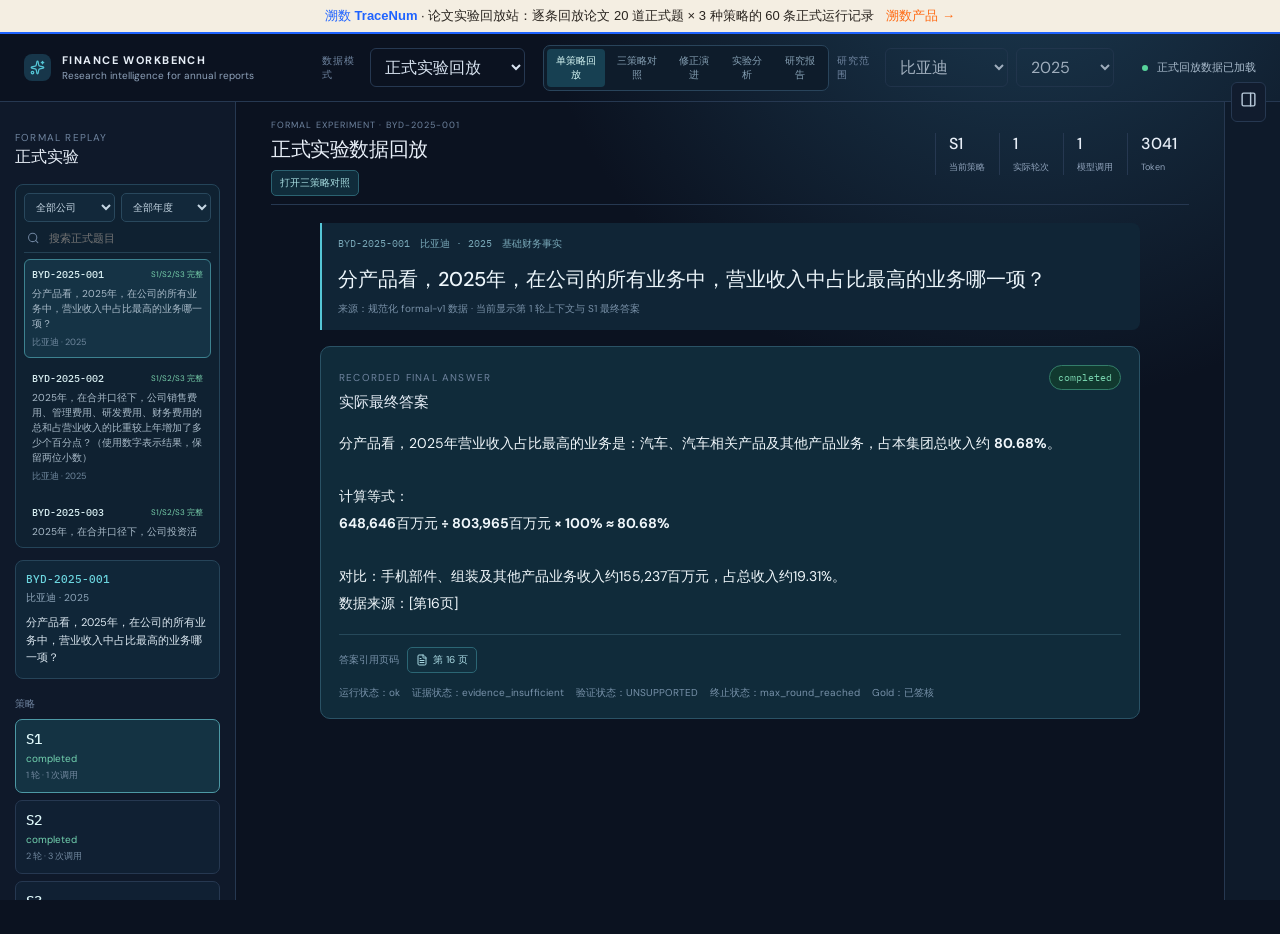
==== commit b4b3caf0: "Rename to 溯数 TraceNum paper replay site and link to the product repo Co-Authored-By: Claude Opus 5.5" ====
--- a/index.html
+++ b/index.html
@@ -4,11 +4,18 @@
     <meta charset="UTF-8" />
     <meta name="viewport" content="width=device-width, initial-scale=1.0" />
     <meta name="theme-color" content="#0b1220" />
-    <title>Finance Research Workbench</title>
+    <title>溯数 TraceNum · 论文实验回放</title>
+    <style>
+      .tn-bar{height:34px;box-sizing:border-box;display:flex;align-items:center;justify-content:center;gap:12px;padding:0 16px;background:#F4EEE2;color:#29241F;font:13px/1.2 "PingFang SC","Microsoft YaHei",sans-serif;border-bottom:2px solid #1F63FF;white-space:nowrap}
+      .tn-bar span{overflow:hidden;text-overflow:ellipsis}.tn-bar b{color:#1F63FF}
+      .tn-bar a{color:#FF6A13;font-weight:600;text-decoration:none;flex:none}.tn-bar a:hover{text-decoration:underline}
+      .app-shell{height:calc(100vh - 34px)!important;min-height:0!important}
+    </style>
     <link rel="stylesheet" href="./app.css">
   <script type="module" src="./app.js"></script>
 </head>
   <body>
+    <div class="tn-bar"><span><b>溯数 TraceNum</b> · 论文实验回放站：逐条回放论文 20 道正式题 × 3 种策略的 60 条正式运行记录</span><a href="https://github.com/XPIW-1/tracenum" target="_blank" rel="noopener">溯数产品 →</a></div>
     <div id="root"></div>
     
   </body>
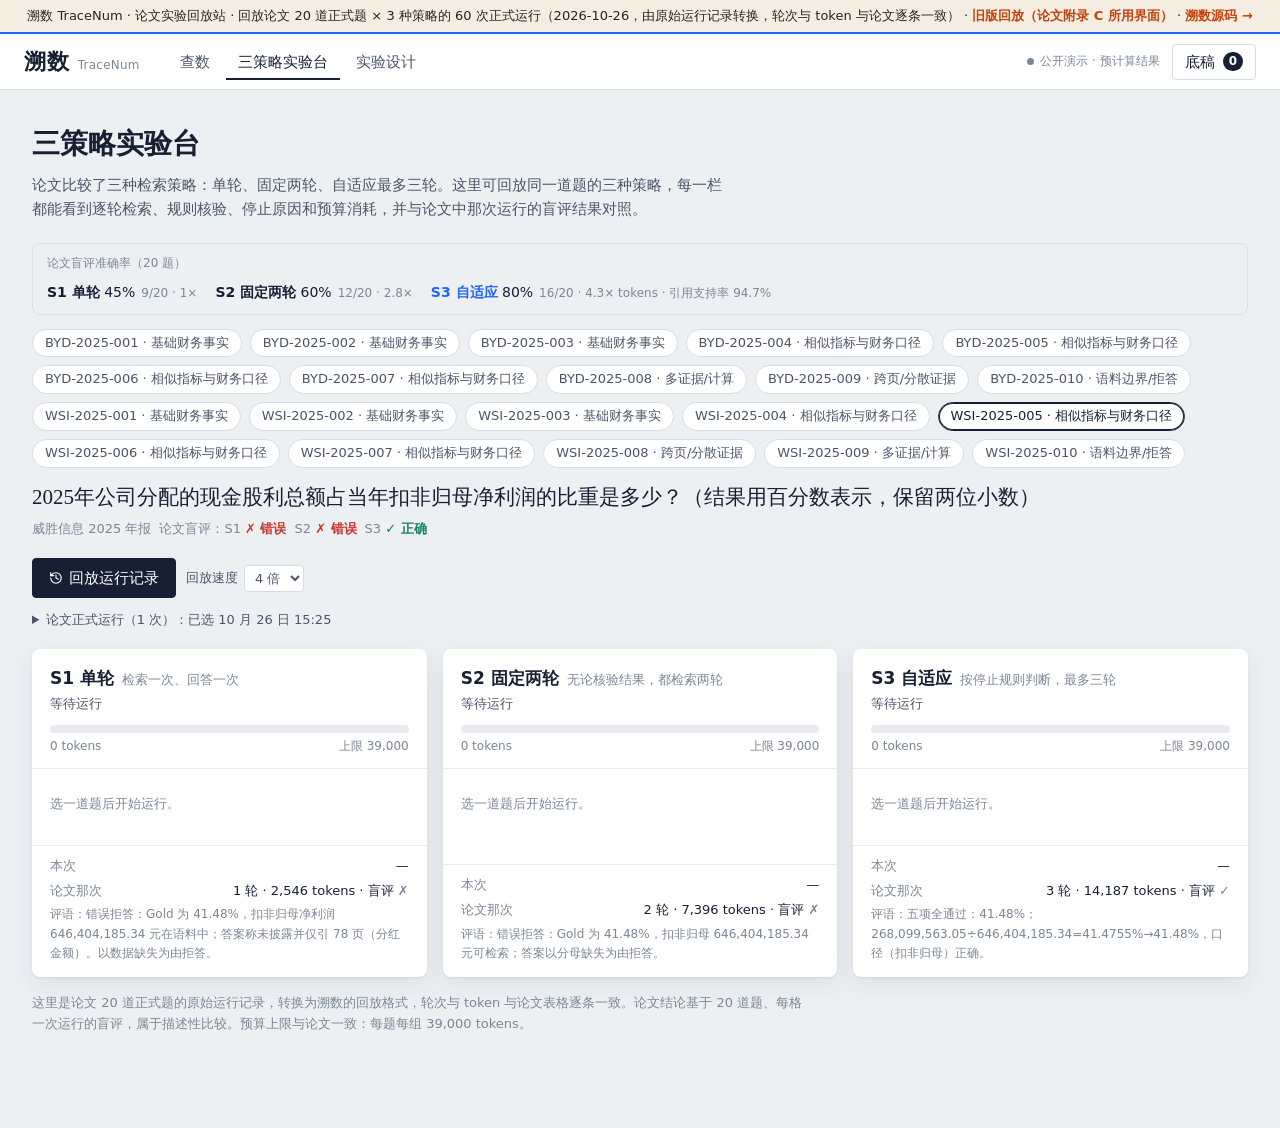
==== commit 642fbab9: "Replace the homepage with the TraceNum replay; keep the old UI at /legacy/ The homepage now replays " ====
--- a/index.html
+++ b/index.html
@@ -2,21 +2,212 @@
 <html lang="zh-CN">
   <head>
     <meta charset="UTF-8" />
+<script>
+window.__TN_DATA = {"/data/corpora.json": "[\n  {\n    \"code\": \"BYD\",\n    \"company\": \"比亚迪\",\n    \"corpus_id\": \"BYD_2025_v1\",\n    \"name\": \"比亚迪股份有限公司\",\n    \"pages\": 268,\n    \"source_url\": \"https://disc.static.szse.cn/download/disc/disk03/finalpage/2026-03-28/f5cdbdbf-b138-4e83-8c6d-5a7eecb9e670.PDF\",\n    \"ticker\": \"002594.SZ\",\n    \"year\": 2025\n  },\n  {\n    \"code\": \"WSI\",\n    \"company\": \"威胜信息\",\n    \"corpus_id\": \"WSI_2025_v1\",\n    \"name\": \"威胜信息技术股份有限公司\",\n    \"pages\": 262,\n    \"source_url\": \"https://big5.sse.com.cn/site/cht/www.sse.com.cn/disclosure/listedinfo/announcement/c/new/2026-02-28/688100_20260228_GJOU.pdf\",\n    \"ticker\": \"688100.SH\",\n    \"year\": 2025\n  }\n]\n", "/data/questions.json": "[\n  {\n    \"boundary\": false,\n    \"company\": \"BYD\",\n    \"metric\": \"营业收入\",\n    \"question\": \"分产品看，2025年，在公司的所有业务中，营业收入中占比最高的业务哪一项？\",\n    \"question_id\": \"BYD-2025-001\",\n    \"question_type\": \"基础财务事实\",\n    \"results\": {\n      \"S1\": {\n        \"correct\": true,\n        \"errors\": [],\n        \"latency\": 59.783,\n        \"reason\": \"四项核对通过：汽车、汽车相关产品及其他产品，占比 80.68%，与 Gold 一致。\",\n        \"rounds\": 1,\n        \"stop\": \"达到轮次上限\",\n        \"tokens\": 3041\n      },\n      \"S2\": {\n        \"correct\": true,\n        \"errors\": [],\n        \"latency\": 133.534,\n        \"reason\": \"四项核对通过：占比最高的业务为“汽车、汽车相关产品及其他产品”，与 Gold 一致。\",\n        \"rounds\": 2,\n        \"stop\": \"固定轮次完成\",\n        \"tokens\": 12107\n      },\n      \"S3\": {\n        \"correct\": true,\n        \"errors\": [],\n        \"latency\": 200.02,\n        \"reason\": \"四项核对通过：汽车、汽车相关产品及其他产品，占比 80.65%/80.68%，结论与 Gold 一致。\",\n        \"rounds\": 3,\n        \"stop\": \"达到轮次上限\",\n        \"tokens\": 21163\n      }\n    }\n  },\n  {\n    \"boundary\": false,\n    \"company\": \"BYD\",\n    \"metric\": \"销售费用、管理费用、研发费用、财务费用、营业收入\",\n    \"question\": \"2025年，在合并口径下，公司销售费用、管理费用、研发费用、财务费用的总和占营业收入的比重较上年增加了多少个百分点？（使用数字表示结果，保留两位小数）\",\n    \"question_id\": \"BYD-2025-002\",\n    \"question_type\": \"基础财务事实\",\n    \"results\": {\n      \"S1\": {\n        \"correct\": false,\n        \"errors\": [\n          \"E09\",\n          \"E10\"\n        ],\n        \"latency\": 48.897,\n        \"reason\": \"错误拒答：Gold 为 0.4 个百分点；年报中有具体数据，因此判断应作答而拒答。\",\n        \"rounds\": 1,\n        \"stop\": \"达到轮次上限\",\n        \"tokens\": 3299\n      },\n      \"S2\": {\n        \"correct\": true,\n        \"errors\": [],\n        \"latency\": 100.061,\n        \"reason\": \"五项全通过：0.40 个百分点；四费与营收均为合并口径千元、两年期间正确、结果以百分点表示、计算式与舍入一致。\",\n        \"rounds\": 2,\n        \"stop\": \"固定轮次完成\",\n        \"tokens\": 9425\n      },\n      \"S3\": {\n        \"correct\": true,\n        \"errors\": [],\n        \"latency\": 154.207,\n        \"reason\": \"五项全通过：0.40 个百分点；四费与营收均为合并口径千元、两年期间正确、结果以百分点表示、计算式与舍入一致。\",\n        \"rounds\": 3,\n        \"stop\": \"达到轮次上限\",\n        \"tokens\": 16571\n      }\n    }\n  },\n  {\n    \"boundary\": false,\n    \"company\": \"BYD\",\n    \"metric\": \"投资活动产生的现金流量净额\",\n    \"question\": \"2025年，在合并口径下，公司投资活动产生的现金流量净额相较2024年变动了多少（以千元为单位作答）？这一变动的原因是什么？\",\n    \"question_id\": \"BYD-2025-003\",\n    \"question_type\": \"基础财务事实\",\n    \"results\": {\n      \"S1\": {\n        \"correct\": false,\n        \"errors\": [\n          \"E01\",\n          \"E04\",\n          \"E06\"\n        ],\n        \"latency\": 58.263,\n        \"reason\": \"数值错误：取 −16,260,144/−4,848,197 千元，与 Gold −197,463,109/−129,082,282 千元严重不符，变动额 −11,411,947 千元亦错；原因未找到。\",\n        \"rounds\": 1,\n        \"stop\": \"达到轮次上限\",\n        \"tokens\": 4228\n      },\n      \"S2\": {\n        \"correct\": false,\n        \"errors\": [\n          \"E01\",\n          \"E04\",\n          \"E06\"\n        ],\n        \"latency\": 119.679,\n        \"reason\": \"数值错误：同前，取 −16,260,144/−4,848,197 千元，Gold 为 −197,463,109/−129,082,282 千元；且称原文无原因解释。\",\n        \"rounds\": 2,\n        \"stop\": \"固定轮次完成\",\n        \"tokens\": 10578\n      },\n      \"S3\": {\n        \"correct\": true,\n        \"errors\": [],\n        \"latency\": 186.963,\n        \"reason\": \"五项全通过：-68,380,827 千元，与 Gold 一致；但“原因”给的是表内流入/流出推导，与 Gold（购建长期资产支出增加）表述不同。\",\n        \"rounds\": 3,\n        \"stop\": \"达到轮次上限\",\n        \"tokens\": 21499\n      }\n    }\n  },\n  {\n    \"boundary\": false,\n    \"company\": \"BYD\",\n    \"metric\": \"净利润、所得税费用、利息费用（利息支出）、固定资产折旧、使用权资产折旧 、投资性房地产折旧、无形资产摊销、长期待摊费用摊销\",\n    \"question\": \"请分别计算2025年与2024年企业在合并口径下的EBITDA，并告诉我其中更高的那个EBITDA数值（以千元为单位输出结果，只输出更大的那个EBITDA数值）。\",\n    \"question_id\": \"BYD-2025-004\",\n    \"question_type\": \"相似指标与财务口径\",\n    \"results\": {\n      \"S1\": {\n        \"correct\": false,\n        \"errors\": [\n          \"E09\",\n          \"E10\"\n        ],\n        \"latency\": 50.325,\n        \"reason\": \"错误拒答：Gold有确定答案 122,830,490 千元，拒答不成立。\",\n        \"rounds\": 1,\n        \"stop\": \"达到轮次上限\",\n        \"tokens\": 3460\n      },\n      \"S2\": {\n        \"correct\": false,\n        \"errors\": [\n          \"E09\",\n          \"E10\"\n        ],\n        \"latency\": 102.383,\n        \"reason\": \"错误拒答：Gold有确定答案 122,830,490 千元，拒答不成立。\",\n        \"rounds\": 2,\n        \"stop\": \"固定轮次完成\",\n        \"tokens\": 8358\n      },\n      \"S3\": {\n        \"correct\": false,\n        \"errors\": [\n          \"E09\",\n          \"E10\"\n        ],\n        \"latency\": 214.088,\n        \"reason\": \"错误拒答：Gold有确定答案 122,830,490 千元，拒答不成立。\",\n        \"rounds\": 3,\n        \"stop\": \"达到轮次上限\",\n        \"tokens\": 28514\n      }\n    }\n  },\n  {\n    \"boundary\": false,\n    \"company\": \"BYD\",\n    \"metric\": \"现金分红金额、归属于上市公司股东的扣除非经常性损益的净利润\",\n    \"question\": \"2025年公司分配的现金股利总额占当年扣非归母净利润的比重是多少？（结果用百分数表示，保留两位小数）\",\n    \"question_id\": \"BYD-2025-005\",\n    \"question_type\": \"相似指标与财务口径\",\n    \"results\": {\n      \"S1\": {\n        \"correct\": false,\n        \"errors\": [\n          \"E07\",\n          \"E10\"\n        ],\n        \"latency\": 45.193,\n        \"reason\": \"错误拒答：Gold 为 11.08%；扣非归母 29,445,703,000 元在 11 页，答案误判为未披露。\",\n        \"rounds\": 1,\n        \"stop\": \"达到轮次上限\",\n        \"tokens\": 2726\n      },\n      \"S2\": {\n        \"correct\": false,\n        \"errors\": [\n          \"E07\",\n          \"E10\"\n        ],\n        \"latency\": 98.011,\n        \"reason\": \"错误拒答：Gold 为 11.08%；扣非归母 29,445,703,000 元在 11 页，答案误判为未披露。\",\n        \"rounds\": 2,\n        \"stop\": \"固定轮次完成\",\n        \"tokens\": 8499\n      },\n      \"S3\": {\n        \"correct\": true,\n        \"errors\": [],\n        \"latency\": 164.842,\n        \"reason\": \"五项全通过：11.08%；分子为现金分红 3,263,956,728 元、分母为扣非归母 29,445,703,000 元，口径与单位（%）正确。\",\n        \"rounds\": 3,\n        \"stop\": \"达到轮次上限\",\n        \"tokens\": 15672\n      }\n    }\n  },\n  {\n    \"boundary\": false,\n    \"company\": \"BYD\",\n    \"metric\": \"固定资产原价期末余额、固定资产累计折旧期末余额\",\n    \"question\": \"2025年末，公司的固定资产账面净值相较2024年的变化率是多少？（结果用百分数表示，保留两位小数）\",\n    \"question_id\": \"BYD-2025-006\",\n    \"question_type\": \"相似指标与财务口径\",\n    \"results\": {\n      \"S1\": {\n        \"correct\": false,\n        \"errors\": [\n          \"E09\",\n          \"E10\"\n        ],\n        \"latency\": 59.468,\n        \"reason\": \"错误拒答：Gold 为 11.61%，需由原值−折旧计算；答案称片段不含该数据，未作答。\",\n        \"rounds\": 1,\n        \"stop\": \"达到轮次上限\",\n        \"tokens\": 2744\n      },\n      \"S2\": {\n        \"correct\": false,\n        \"errors\": [\n          \"E01\",\n          \"E04\",\n          \"E06\"\n        ],\n        \"latency\": 116.765,\n        \"reason\": \"数值错误：得 13.59%，Gold 为 11.61%；答案取第 185 页“账面价值”262,287,302/230,903,820，与 Gold 的“原值−折旧”口径不同。\",\n        \"rounds\": 2,\n        \"stop\": \"固定轮次完成\",\n        \"tokens\": 10693\n      },\n      \"S3\": {\n        \"correct\": false,\n        \"errors\": [\n          \"E09\",\n          \"E10\"\n        ],\n        \"latency\": 153.965,\n        \"reason\": \"错误拒答：Gold 为 11.61%，需由原值−折旧计算；答案称片段不含该数据，未作答。\",\n        \"rounds\": 3,\n        \"stop\": \"达到轮次上限\",\n        \"tokens\": 15172\n      }\n    }\n  },\n  {\n    \"boundary\": false,\n    \"company\": \"BYD\",\n    \"metric\": \"经营活动产生的现金流量净额（分季度）\",\n    \"question\": \"截至2025年第三季度，公司经营活动产生的现金流量净额是多少？（结果用千元表示）\",\n    \"question_id\": \"BYD-2025-007\",\n    \"question_type\": \"相似指标与财务口径\",\n    \"results\": {\n      \"S1\": {\n        \"correct\": false,\n        \"errors\": [\n          \"E07\",\n          \"E10\"\n        ],\n        \"latency\": 41.87,\n        \"reason\": \"错误拒答：Gold 为 40,845,498 千元（三季经营现金流加总）；答案称无法取得。\",\n        \"rounds\": 1,\n        \"stop\": \"达到轮次上限\",\n        \"tokens\": 2567\n      },\n      \"S2\": {\n        \"correct\": false,\n        \"errors\": [\n          \"E07\",\n          \"E10\"\n        ],\n        \"latency\": 76.823,\n        \"reason\": \"错误拒答：Gold 为 40,845,498 千元（三季经营现金流加总）；答案称无法取得。\",\n        \"rounds\": 2,\n        \"stop\": \"固定轮次完成\",\n        \"tokens\": 5984\n      },\n      \"S3\": {\n        \"correct\": false,\n        \"errors\": [\n          \"E07\",\n          \"E10\"\n        ],\n        \"latency\": 136.679,\n        \"reason\": \"错误拒答：Gold 为 40,845,498 千元（三季经营现金流加总）；答案称无法取得。\",\n        \"rounds\": 3,\n        \"stop\": \"达到轮次上限\",\n        \"tokens\": 11082\n      }\n    }\n  },\n  {\n    \"boundary\": false,\n    \"company\": \"BYD\",\n    \"metric\": \"刀片电池\",\n    \"question\": \"2025年公司首发的新一代「Haohan」储能系统搭载了全球最大2,710Ah 储能专用电池，这种电池的材料是什么？\",\n    \"question_id\": \"BYD-2025-008\",\n    \"question_type\": \"多证据/计算\",\n    \"results\": {\n      \"S1\": {\n        \"correct\": false,\n        \"errors\": [\n          \"E07\",\n          \"E10\"\n        ],\n        \"latency\": 380.58,\n        \"reason\": \"错误拒答：Gold 为“磷酸铁锂”，且证据页含该表述；答案称原文未说明材料，拒答不成立。\",\n        \"rounds\": 1,\n        \"stop\": \"达到轮次上限\",\n        \"tokens\": 5097\n      },\n      \"S2\": {\n        \"correct\": false,\n        \"errors\": [\n          \"E07\",\n          \"E10\"\n        ],\n        \"latency\": 703.977,\n        \"reason\": \"错误拒答：Gold 为“磷酸铁锂”，且证据页含该表述；答案称原文未说明材料，拒答不成立。\",\n        \"rounds\": 2,\n        \"stop\": \"固定轮次完成\",\n        \"tokens\": 13298\n      },\n      \"S3\": {\n        \"correct\": false,\n        \"errors\": [\n          \"E07\",\n          \"E10\"\n        ],\n        \"latency\": 1867.9,\n        \"reason\": \"错误拒答：Gold 为“磷酸铁锂”，且证据页含该表述；答案称原文未说明材料，拒答不成立。\",\n        \"rounds\": 3,\n        \"stop\": \"达到轮次上限\",\n        \"tokens\": 20568\n      }\n    }\n  },\n  {\n    \"boundary\": false,\n    \"company\": \"BYD\",\n    \"metric\": \"持股比例；其他增减变动（股）；股份增减变动的原因\",\n    \"question\": \"公司创始人在2025年度末的持股比例是多少（结果用百分数表示，保留两位小数），创始人期末所持有的股数较期初是否存在变化，变化的原因是什么？\",\n    \"question_id\": \"BYD-2025-009\",\n    \"question_type\": \"跨页/分散证据\",\n    \"results\": {\n      \"S1\": {\n        \"correct\": false,\n        \"errors\": [\n          \"E07\",\n          \"E10\"\n        ],\n        \"latency\": 89.04,\n        \"reason\": \"错误拒答：Gold 为 17.06%（或 16.9%），证据页 241 已披露王传福持股；答案称无法计算。\",\n        \"rounds\": 1,\n        \"stop\": \"达到轮次上限\",\n        \"tokens\": 3330\n      },\n      \"S2\": {\n        \"correct\": true,\n        \"errors\": [],\n        \"latency\": 192.327,\n        \"reason\": \"持股比例17.06%正确；变化原因未答出。\",\n        \"rounds\": 2,\n        \"stop\": \"固定轮次完成\",\n        \"tokens\": 12712\n      },\n      \"S3\": {\n        \"correct\": true,\n        \"errors\": [],\n        \"latency\": 184.211,\n        \"reason\": \"持股比例17.06%正确；但“较期初变化及原因”部分未答出，但关键证据已列出。\",\n        \"rounds\": 2,\n        \"stop\": \"核验范围外\",\n        \"tokens\": 10986\n      }\n    }\n  },\n  {\n    \"boundary\": true,\n    \"company\": \"BYD\",\n    \"metric\": \"\",\n    \"question\": \"2026年第一季度本公司实现的收入是多少人民币？（结果用元表示，保留两位小数）\",\n    \"question_id\": \"BYD-2025-010\",\n    \"question_type\": \"语料边界/拒答\",\n    \"results\": {\n      \"S1\": {\n        \"correct\": true,\n        \"errors\": [],\n        \"latency\": 53.525,\n        \"reason\": \"边界题正确拒答：明确称“年报中未找到相关数据”，符合Gold边界题接受措辞且未编造2026一季度金额。\",\n        \"rounds\": 1,\n        \"stop\": \"语料边界外\",\n        \"tokens\": 2717\n      },\n      \"S2\": {\n        \"correct\": true,\n        \"errors\": [],\n        \"latency\": 53.397,\n        \"reason\": \"边界题正确拒答：明确称“年报中未找到相关数据”，符合Gold边界题接受措辞且未编造2026一季度金额。\",\n        \"rounds\": 1,\n        \"stop\": \"语料边界外\",\n        \"tokens\": 2832\n      },\n      \"S3\": {\n        \"correct\": true,\n        \"errors\": [],\n        \"latency\": 53.765,\n        \"reason\": \"边界题正确拒答：明确称“年报中未找到相关数据”，符合Gold边界题接受措辞且未编造2026一季度金额。\",\n        \"rounds\": 1,\n        \"stop\": \"语料边界外\",\n        \"tokens\": 2637\n      }\n    }\n  },\n  {\n    \"boundary\": false,\n    \"company\": \"WSI\",\n    \"metric\": \"营业收入\",\n    \"question\": \"分产品看，2025年，在公司的所有业务中，营业收入中占比最高的业务哪一项？\",\n    \"question_id\": \"WSI-2025-001\",\n    \"question_type\": \"基础财务事实\",\n    \"results\": {\n      \"S1\": {\n        \"correct\": true,\n        \"errors\": [],\n        \"latency\": 52.98,\n        \"reason\": \"四项核对通过：通信网关占比最高，与 Gold 一致；占比 34.77% 计算正确。\",\n        \"rounds\": 1,\n        \"stop\": \"达到轮次上限\",\n        \"tokens\": 3881\n      },\n      \"S2\": {\n        \"correct\": true,\n        \"errors\": [],\n        \"latency\": 104.305,\n        \"reason\": \"四项核对通过：通信网关占比最高，与 Gold 一致；占比 34.77% 计算正确。\",\n        \"rounds\": 2,\n        \"stop\": \"固定轮次完成\",\n        \"tokens\": 9087\n      },\n      \"S3\": {\n        \"correct\": true,\n        \"errors\": [],\n        \"latency\": 235.677,\n        \"reason\": \"四项核对通过：通信网关占比最高，与 Gold 一致；占比 34.77% 计算正确。\",\n        \"rounds\": 3,\n        \"stop\": \"达到轮次上限\",\n        \"tokens\": 22902\n      }\n    }\n  },\n  {\n    \"boundary\": false,\n    \"company\": \"WSI\",\n    \"metric\": \"销售费用、管理费用、研发费用、财务费用、营业收入\",\n    \"question\": \"2025年，在合并口径下，公司销售费用、管理费用、研发费用、财务费用的总和占营业收入的比重较上年增加了多少个百分点？（结果输出数字，保留两位小数）\",\n    \"question_id\": \"WSI-2025-002\",\n    \"question_type\": \"基础财务事实\",\n    \"results\": {\n      \"S1\": {\n        \"correct\": true,\n        \"errors\": [],\n        \"latency\": 87.529,\n        \"reason\": \"五项全通过：-0.40 个百分点；两年四费与营收均合并口径、期间正确、负号保留、单位百分点。\",\n        \"rounds\": 1,\n        \"stop\": \"达到轮次上限\",\n        \"tokens\": 5160\n      },\n      \"S2\": {\n        \"correct\": true,\n        \"errors\": [],\n        \"latency\": 154.451,\n        \"reason\": \"五项全通过：13.9473%−14.3439%=−0.3967，保留两位为 −0.40，与 Gold 一致；口径与单位正确。\",\n        \"rounds\": 2,\n        \"stop\": \"固定轮次完成\",\n        \"tokens\": 16533\n      },\n      \"S3\": {\n        \"correct\": true,\n        \"errors\": [],\n        \"latency\": 193.921,\n        \"reason\": \"五项全通过：13.9473%−14.3439%=−0.3966，保留两位为 −0.40，与 Gold 一致；口径与单位正确。\",\n        \"rounds\": 3,\n        \"stop\": \"达到轮次上限\",\n        \"tokens\": 23400\n      }\n    }\n  },\n  {\n    \"boundary\": false,\n    \"company\": \"WSI\",\n    \"metric\": \"投资活动产生的现金流量净额\",\n    \"question\": \"2025年，在合并口径下，公司投资活动产生的现金流量净额相较2024年变动了多少（以千元为单位作答）？这一变动的原因是什么？\",\n    \"question_id\": \"WSI-2025-003\",\n    \"question_type\": \"基础财务事实\",\n    \"results\": {\n      \"S1\": {\n        \"correct\": true,\n        \"errors\": [],\n        \"latency\": 81.702,\n        \"reason\": \"五项全通过：-227,221.73 千元＋Gold 同一原因，口径/期间/单位/计算一致。\",\n        \"rounds\": 1,\n        \"stop\": \"核验范围外\",\n        \"tokens\": 2735\n      },\n      \"S2\": {\n        \"correct\": true,\n        \"errors\": [],\n        \"latency\": 134.004,\n        \"reason\": \"五项全通过：-227,221.73 千元并给出 Gold 同一原因（购买固定资产等长期资产支出增加）；口径、期间、单位、计算一致。\",\n        \"rounds\": 2,\n        \"stop\": \"固定轮次完成\",\n        \"tokens\": 8522\n      },\n      \"S3\": {\n        \"correct\": true,\n        \"errors\": [],\n        \"latency\": 82.756,\n        \"reason\": \"五项全通过：-227,221.73 千元＋Gold 同一原因，口径/期间/单位/计算一致。\",\n        \"rounds\": 1,\n        \"stop\": \"核验范围外\",\n        \"tokens\": 3147\n      }\n    }\n  },\n  {\n    \"boundary\": false,\n    \"company\": \"WSI\",\n    \"metric\": \"净利润、所得税费用、利息费用（利息支出）、固定资产折旧、油气资产折耗、生产性生物资产折旧、使用权资产摊销、无形资产摊销、长期待摊费用摊销\",\n    \"question\": \"请分别计算2025年与2024年企业在合并口径下的EBITDA，并告诉我其中更高的那个EBITDA数值（以千元为单位输出结果，只输出更大的那个EBITDA数值）。\",\n    \"question_id\": \"WSI-2025-004\",\n    \"question_type\": \"相似指标与财务口径\",\n    \"results\": {\n      \"S1\": {\n        \"correct\": false,\n        \"errors\": [\n          \"E09\",\n          \"E10\"\n        ],\n        \"latency\": 82.49,\n        \"reason\": \"错误拒答：Gold 为 819,439.48 千元，仅用 136 页利润表也足以取得净利润与所得税，拒答不成立。\",\n        \"rounds\": 1,\n        \"stop\": \"达到轮次上限\",\n        \"tokens\": 2976\n      },\n      \"S2\": {\n        \"correct\": false,\n        \"errors\": [\n          \"E09\",\n          \"E10\"\n        ],\n        \"latency\": 146.374,\n        \"reason\": \"错误拒答：Gold 为 819,439.48 千元，仅用 136 页利润表也足以取得净利润与所得税，拒答不成立。\",\n        \"rounds\": 2,\n        \"stop\": \"固定轮次完成\",\n        \"tokens\": 7823\n      },\n      \"S3\": {\n        \"correct\": true,\n        \"errors\": [],\n        \"latency\": 201.736,\n        \"reason\": \"五项核对全通过：EBITDA=819,439.48 千元，口径（合并）、期间（2025）、单位（千元）、计算式与操作数均与 Gold 一致。\",\n        \"rounds\": 3,\n        \"stop\": \"核验范围外\",\n        \"tokens\": 17861\n      }\n    }\n  },\n  {\n    \"boundary\": false,\n    \"company\": \"WSI\",\n    \"metric\": \"现金分红金额、归属于上市公司股东的扣除非经常性损益的净利润\",\n    \"question\": \"2025年公司分配的现金股利总额占当年扣非归母净利润的比重是多少？（结果用百分数表示，保留两位小数）\",\n    \"question_id\": \"WSI-2025-005\",\n    \"question_type\": \"相似指标与财务口径\",\n    \"results\": {\n      \"S1\": {\n        \"correct\": false,\n        \"errors\": [\n          \"E07\",\n          \"E10\"\n        ],\n        \"latency\": 43.69,\n        \"reason\": \"错误拒答：Gold 为 41.48%，扣非归母净利润 646,404,185.34 元在语料中；答案称未披露并仅引 78 页（分红金额）。以数据缺失为由拒答。\",\n        \"rounds\": 1,\n        \"stop\": \"达到轮次上限\",\n        \"tokens\": 2546\n      },\n      \"S2\": {\n        \"correct\": false,\n        \"errors\": [\n          \"E07\",\n          \"E10\"\n        ],\n        \"latency\": 109.313,\n        \"reason\": \"错误拒答：Gold 为 41.48%，扣非归母 646,404,185.34 元可检索；答案以分母缺失为由拒答。\",\n        \"rounds\": 2,\n        \"stop\": \"固定轮次完成\",\n        \"tokens\": 7396\n      },\n      \"S3\": {\n        \"correct\": true,\n        \"errors\": [],\n        \"latency\": 148.5,\n        \"reason\": \"五项全通过：41.48%；268,099,563.05÷646,404,185.34=41.4755%→41.48%，口径（扣非归母）正确。\",\n        \"rounds\": 3,\n        \"stop\": \"达到轮次上限\",\n        \"tokens\": 14187\n      }\n    }\n  },\n  {\n    \"boundary\": false,\n    \"company\": \"WSI\",\n    \"metric\": \"固定资产原价期末余额、固定资产累计折旧期末余额\",\n    \"question\": \"2025年末，公司的固定资产账面净值是多少？（结果以千元为单位，保留两位小数）\",\n    \"question_id\": \"WSI-2025-006\",\n    \"question_type\": \"相似指标与财务口径\",\n    \"results\": {\n      \"S1\": {\n        \"correct\": true,\n        \"errors\": [],\n        \"latency\": 54.815,\n        \"reason\": \"五项全通过：476,386.63 千元；证据页直接列示固定资产期末余额 476,386,630.81 元，÷1000 与舍入正确。\",\n        \"rounds\": 1,\n        \"stop\": \"核验范围外\",\n        \"tokens\": 2714\n      },\n      \"S2\": {\n        \"correct\": true,\n        \"errors\": [],\n        \"latency\": 112.542,\n        \"reason\": \"五项全通过：476,386.63 千元；证据页直接列示固定资产期末余额 476,386,630.81 元，÷1000 与舍入正确。\",\n        \"rounds\": 2,\n        \"stop\": \"固定轮次完成\",\n        \"tokens\": 7400\n      },\n      \"S3\": {\n        \"correct\": true,\n        \"errors\": [],\n        \"latency\": 53.337,\n        \"reason\": \"五项全通过：476,386.63 千元；证据页直接列示固定资产期末余额 476,386,630.81 元，÷1000 与舍入正确。\",\n        \"rounds\": 1,\n        \"stop\": \"核验范围外\",\n        \"tokens\": 2588\n      }\n    }\n  },\n  {\n    \"boundary\": false,\n    \"company\": \"WSI\",\n    \"metric\": \"经营活动产生的现金流量净额（分季度）\",\n    \"question\": \"截至2025年第三季度，公司经营活动产生的现金流量净额是多少？（结果用千元表示）\",\n    \"question_id\": \"WSI-2025-007\",\n    \"question_type\": \"相似指标与财务口径\",\n    \"results\": {\n      \"S1\": {\n        \"correct\": true,\n        \"errors\": [],\n        \"latency\": 41.447,\n        \"reason\": \"五项全通过：400,538.69 千元；三个季度经营现金流加总后 ÷1000，期间（前三季度）与单位正确。\",\n        \"rounds\": 1,\n        \"stop\": \"核验范围外\",\n        \"tokens\": 2815\n      },\n      \"S2\": {\n        \"correct\": true,\n        \"errors\": [],\n        \"latency\": 92.021,\n        \"reason\": \"五项全通过：400,538.69 千元；三个季度经营现金流加总后 ÷1000，期间（前三季度）与单位正确。\",\n        \"rounds\": 2,\n        \"stop\": \"固定轮次完成\",\n        \"tokens\": 8501\n      },\n      \"S3\": {\n        \"correct\": true,\n        \"errors\": [],\n        \"latency\": 43.922,\n        \"reason\": \"五项全通过：400,538.69 千元；三个季度经营现金流加总后 ÷1000，期间（前三季度）与单位正确。\",\n        \"rounds\": 1,\n        \"stop\": \"核验范围外\",\n        \"tokens\": 3190\n      }\n    }\n  },\n  {\n    \"boundary\": false,\n    \"company\": \"WSI\",\n    \"metric\": \"所得税税率（%）\",\n    \"question\": \"2025年10月，公司的境外投资者前往某个海外子公司进行实际调研，请问该子公司的所得税税率是多少？（结果用百分数表达）\",\n    \"question_id\": \"WSI-2025-008\",\n    \"question_type\": \"跨页/分散证据\",\n    \"results\": {\n      \"S1\": {\n        \"correct\": false,\n        \"errors\": [\n          \"E07\",\n          \"E10\"\n        ],\n        \"latency\": 89.695,\n        \"reason\": \"错误拒答：Gold 为 22%，172 页税率表已列“威胜信息印尼公司 22%”；答案称未绑定子公司，与原文不符。\",\n        \"rounds\": 1,\n        \"stop\": \"达到轮次上限\",\n        \"tokens\": 1919\n      },\n      \"S2\": {\n        \"correct\": true,\n        \"errors\": [],\n        \"latency\": 147.04,\n        \"reason\": \"四项核对通过：印尼子公司所得税税率 22%，与 Gold 22.00 一致；本题不需计算。\",\n        \"rounds\": 2,\n        \"stop\": \"固定轮次完成\",\n        \"tokens\": 7291\n      },\n      \"S3\": {\n        \"correct\": true,\n        \"errors\": [],\n        \"latency\": 193.332,\n        \"reason\": \"四项核对通过：22%，与 Gold 22.00 一致，引用 172 页税率表。\",\n        \"rounds\": 3,\n        \"stop\": \"核验范围外\",\n        \"tokens\": 10670\n      }\n    }\n  },\n  {\n    \"boundary\": false,\n    \"company\": \"WSI\",\n    \"metric\": \"净利润\",\n    \"question\": \"2025年，公司采用集中竞价交易方式已实际回购的公司股份金额占公司净利润的比例是多少？（用百分数表示，结果保留两位小数）\",\n    \"question_id\": \"WSI-2025-009\",\n    \"question_type\": \"多证据/计算\",\n    \"results\": {\n      \"S1\": {\n        \"correct\": true,\n        \"errors\": [],\n        \"latency\": 42.425,\n        \"reason\": \"五项全通过：22.51%，与 Gold 一致。\",\n        \"rounds\": 1,\n        \"stop\": \"核验范围外\",\n        \"tokens\": 2491\n      },\n      \"S2\": {\n        \"correct\": true,\n        \"errors\": [],\n        \"latency\": 93.842,\n        \"reason\": \"五项全通过：22.51%，与 Gold 一致。\",\n        \"rounds\": 2,\n        \"stop\": \"固定轮次完成\",\n        \"tokens\": 7658\n      },\n      \"S3\": {\n        \"correct\": true,\n        \"errors\": [],\n        \"latency\": 44.811,\n        \"reason\": \"五项全通过：22.51%；149,956,178.45÷666,266,924.52=22.51%，与 Gold 一致。\",\n        \"rounds\": 1,\n        \"stop\": \"核验范围外\",\n        \"tokens\": 3073\n      }\n    }\n  },\n  {\n    \"boundary\": true,\n    \"company\": \"WSI\",\n    \"metric\": \"\",\n    \"question\": \"2026年第一季度本公司实现的收入是多少人民币？（结果用元表示，保留两位小数）\",\n    \"question_id\": \"WSI-2025-010\",\n    \"question_type\": \"语料边界/拒答\",\n    \"results\": {\n      \"S1\": {\n        \"correct\": true,\n        \"errors\": [],\n        \"latency\": 40.43,\n        \"reason\": \"边界题正确拒答：明确称“年报中未找到相关数据”，符合Gold边界题接受措辞且未编造2026一季度金额。\",\n        \"rounds\": 1,\n        \"stop\": \"语料边界外\",\n        \"tokens\": 2347\n      },\n      \"S2\": {\n        \"correct\": true,\n        \"errors\": [],\n        \"latency\": 40.038,\n        \"reason\": \"边界题正确拒答：明确称“年报中未找到相关数据”，符合Gold边界题接受措辞且未编造2026一季度金额。\",\n        \"rounds\": 1,\n        \"stop\": \"语料边界外\",\n        \"tokens\": 2213\n      },\n      \"S3\": {\n        \"correct\": true,\n        \"errors\": [],\n        \"latency\": 40.829,\n        \"reason\": \"边界题正确拒答：明确称“年报中未找到相关数据”，符合Gold边界题接受措辞且未编造2026一季度金额。\",\n        \"rounds\": 1,\n        \"stop\": \"语料边界外\",\n        \"tokens\": 2362\n      }\n    }\n  }\n]\n", "/data/recordings/formal_BYD-2025-001_S1S2S3.json": "{\"company\": \"BYD\", \"duration\": 199.5, \"id\": \"formal_BYD-2025-001_S1S2S3\", \"question\": \"分产品看，2025年，在公司的所有业务中，营业收入中占比最高的业务哪一项？\", \"question_id\": \"BYD-2025-001\", \"recorded_at\": \"2026-10-26T21:21:26.674499+08:00\", \"strategies\": [\"S1\", \"S2\", \"S3\"], \"summary\": {\"S1\": {\"answer\": \"分产品看，2025年营业收入占比最高的业务是：**汽车、汽车相关产品及其他产品业务**，占本集团总收入约 **80.68%**。\\n\\n计算等式：  \\n**648,646百万元 ÷ 803,965百万元 × 100% ≈ 80.68%**\\n\\n对比：手机部件、组装及其他产品业务收入约155,237百万元，占总收入约19.31%。  \\n数据来源：[第16页]\", \"elapsed\": 58.9, \"refused\": false, \"rounds\": 1, \"stop_reason\": \"达到轮次上限\", \"tokens\": 3041}, \"S2\": {\"answer\": \"分产品/业务看，2025年营业收入中占比最高的是：**汽车、汽车相关产品及其他产品业务**，占营业收入比重为 **80.68%**。\\n\\n核对：第16页原文披露，汽车、汽车相关产品及其他产品业务收入约 **648,646百万元**，占比 **80.68%**；手机部件、组装及其他产品业务收入约 **155,237百万元**，占比 **19.31%**，低于汽车业务。第29页金额口径也显示，交通运输设备及电气制造业收入 **648,645,636,000.00元**，营业收入合计 **803,964,958,000.00元**，占比约 **80.68%**（四舍五入）；日用电子器件制造业收入 **155,236,528,000.00元**，占比约 **19.31%**。因此占比最高的业务是**汽车、汽车相关产品及其他产品业务**。[第16页][第29页]\", \"elapsed\": 133.0, \"refused\": false, \"rounds\": 2, \"stop_reason\": \"固定轮次完成\", \"tokens\": 12107}, \"S3\": {\"answer\": \"修正说明：上一版把第29页“分行业”表的数据作为“分产品”补充核对不严谨；第29页分产品片段未完整展示汽车业务分产品行。现按第209页“营业收入列示如下”的分产品/业务数据判断。\\n\\n2025年原文列示：\\n- 手机部件、组装及其他产品：155,186,689\\n- 汽车、汽车相关产品及其他产品：648,393,278\\n- 其他：81,667\\n- 租赁收入：303,324\\n- 合计：803,964,958  \\n[第209页]\\n\\n比较：648,393,278 ＞ 155,186,689 ＞ 303,324 ＞ 81,667，因此营业收入中占比最高的业务是：**汽车、汽车相关产品及其他产品业务**。[第209页]\\n\\n占比计算：648,393,278 ÷ 803,964,958 ≈ **80.65%**。  \\n第16页另披露该业务收入约人民币648,646百万元、占比约80.68%，与第209页合同收入口径/取数存在差异，但“占比最高”的结论一致。[第16页][第209页]\", \"elapsed\": 199.5, \"refused\": false, \"rounds\": 3, \"stop_reason\": \"达到轮次上限\", \"tokens\": 21163}}, \"events\": [{\"t\": 0.0, \"event\": {\"type\": \"meta\", \"budget\": 39000, \"company\": \"BYD\", \"question\": \"分产品看，2025年，在公司的所有业务中，营业收入中占比最高的业务哪一项？\", \"question_id\": \"BYD-2025-001\", \"strategies\": [\"S1\", \"S2\", \"S3\"], \"paper\": {\"question_id\": \"BYD-2025-001\", \"question_type\": \"基础财务事实\", \"results\": {\"S1\": {\"correct\": true, \"errors\": [], \"latency\": 59.783, \"reason\": \"四项核对通过：汽车、汽车相关产品及其他产品，占比 80.68%，与 Gold 一致。\", \"rounds\": 1, \"stop\": \"达到轮次上限\", \"tokens\": 3041}, \"S2\": {\"correct\": true, \"errors\": [], \"latency\": 133.534, \"reason\": \"四项核对通过：占比最高的业务为“汽车、汽车相关产品及其他产品”，与 Gold 一致。\", \"rounds\": 2, \"stop\": \"固定轮次完成\", \"tokens\": 12107}, \"S3\": {\"correct\": true, \"errors\": [], \"latency\": 200.02, \"reason\": \"四项核对通过：汽车、汽车相关产品及其他产品，占比 80.65%/80.68%，结论与 Gold 一致。\", \"rounds\": 3, \"stop\": \"达到轮次上限\", \"tokens\": 21163}}}}}, {\"t\": 0.0, \"event\": {\"type\": \"start\", \"strategy\": \"S1\"}}, {\"t\": 0.0, \"event\": {\"type\": \"start\", \"strategy\": \"S2\"}}, {\"t\": 0.0, \"event\": {\"type\": \"start\", \"strategy\": \"S3\"}}, {\"t\": 0.026, \"event\": {\"type\": \"node_start\", \"node\": \"retrieve\", \"round\": 1, \"strategy\": \"S2\"}}, {\"t\": 0.031, \"event\": {\"type\": \"node_start\", \"node\": \"retrieve\", \"round\": 1, \"strategy\": \"S3\"}}, {\"t\": 0.051, \"event\": {\"type\": \"node_start\", \"node\": \"retrieve\", \"round\": 1, \"strategy\": \"S1\"}}, {\"t\": 49.237, \"event\": {\"type\": \"node\", \"node\": \"retrieve\", \"round\": 1, \"strategy\": \"S3\", \"latency\": 49.21, \"budget\": 39000, \"budget_stop\": false, \"total_tokens\": 0, \"model_calls\": 0, \"query\": \"分产品看，2025年，在公司的所有业务中，营业收入中占比最高的业务哪一项？\", \"candidate_count\": 20, \"selected_pages\": [29, 29, 17, 16, 16], \"evidence_pages\": [16, 17, 29], \"new_evidence\": 5}}, {\"t\": 49.238, \"event\": {\"type\": \"node_start\", \"node\": \"generate\", \"round\": 1, \"strategy\": \"S3\"}}, {\"t\": 50.242, \"event\": {\"type\": \"node_start\", \"node\": \"generate\", \"round\": 1, \"strategy\": \"S2\"}}, {\"t\": 50.243, \"event\": {\"type\": \"node\", \"node\": \"retrieve\", \"round\": 1, \"strategy\": \"S2\", \"latency\": 50.22, \"budget\": 39000, \"budget_stop\": false, \"total_tokens\": 0, \"model_calls\": 0, \"query\": \"分产品看，2025年，在公司的所有业务中，营业收入中占比最高的业务哪一项？\", \"candidate_count\": 20, \"selected_pages\": [29, 29, 17, 16, 16], \"evidence_pages\": [16, 17, 29], \"new_evidence\": 5}}, {\"t\": 53.067, \"event\": {\"type\": \"node\", \"node\": \"retrieve\", \"round\": 1, \"strategy\": \"S1\", \"latency\": 53.02, \"budget\": 39000, \"budget_stop\": false, \"total_tokens\": 0, \"model_calls\": 0, \"query\": \"分产品看，2025年，在公司的所有业务中，营业收入中占比最高的业务哪一项？\", \"candidate_count\": 20, \"selected_pages\": [29, 29, 17, 16, 16], \"evidence_pages\": [16, 17, 29], \"new_evidence\": 5}}, {\"t\": 53.068, \"event\": {\"type\": \"node_start\", \"node\": \"generate\", \"round\": 1, \"strategy\": \"S1\"}}, {\"t\": 54.34, \"event\": {\"type\": \"node_start\", \"node\": \"check\", \"round\": 1, \"strategy\": \"S3\"}}, {\"t\": 54.345, \"event\": {\"type\": \"node_start\", \"node\": \"decide\", \"round\": 1, \"strategy\": \"S3\"}}, {\"t\": 54.346, \"event\": {\"type\": \"node\", \"node\": \"generate\", \"round\": 1, \"strategy\": \"S3\", \"latency\": 5.11, \"budget\": 39000, \"budget_stop\": false, \"total_tokens\": 2941, \"model_calls\": 1, \"answer\": \"2025年营业收入中占比最高的业务是：**汽车、汽车相关产品及其他产品业务**，占比约 **80.68%**。\\n\\n计算等式：  \\n**648,646百万元 ÷ 803,965百万元 × 100% = 80.68%**  \\n即：汽车、汽车相关产品及其他产品业务收入约648,646百万元，占本集团总收入约803,965百万元的80.68%。[第16页]\\n\\n同期手机部件、组装及其他产品业务收入约155,237百万元，占比19.31%，低于上述业务。[第16页]\", \"generated_rounds\": 1}}, {\"t\": 54.346, \"event\": {\"type\": \"node\", \"node\": \"check\", \"round\": 1, \"strategy\": \"S3\", \"latency\": 0.01, \"budget\": 39000, \"budget_stop\": false, \"total_tokens\": 2941, \"model_calls\": 1, \"feedback\": {\"retrieval_complete\": false, \"calculation_ok\": false, \"time_match\": false, \"metric_match\": true}, \"missing\": [\"缺失或未核验事实：{'fact_id': 'revenue:2025', 'metric': 'revenue', 'year': 2025, 'scope': None}；状态=UNKNOWN。须取得明确期间、单位与来源，不得猜测年份。\", \"计算核验未通过：unsupported_calculation\"]}}, {\"t\": 54.346, \"event\": {\"type\": \"node\", \"node\": \"decide\", \"round\": 1, \"strategy\": \"S3\", \"latency\": 0.0, \"budget\": 39000, \"budget_stop\": false, \"total_tokens\": 2941, \"model_calls\": 1, \"feedback\": {\"retrieval_complete\": false, \"calculation_ok\": false, \"time_match\": false, \"metric_match\": true}, \"stop_reason\": \"继续检索\"}}, {\"t\": 54.36, \"event\": {\"type\": \"node_start\", \"node\": \"requery\", \"round\": 1, \"strategy\": \"S3\"}}, {\"t\": 55.068, \"event\": {\"type\": \"node\", \"node\": \"generate\", \"round\": 1, \"strategy\": \"S2\", \"latency\": 4.83, \"budget\": 39000, \"budget_stop\": false, \"total_tokens\": 2873, \"model_calls\": 1, \"answer\": \"2025年营业收入中占比最高的业务是：**汽车、汽车相关产品及其他产品业务**，占营业收入比重为 **80.68%**。\\n\\n计算/核对等式：  \\n648,646百万元 ÷ 803,965百万元 = 80.68%（约等于，原文披露占比为80.68%）；同期手机部件、组装及其他产品业务收入155,237百万元，占比19.31%，低于80.68%。  \\n数据来源：[第16页]；分行业金额及占比亦见[第29页]。\", \"generated_rounds\": 1}}, {\"t\": 55.074, \"event\": {\"type\": \"node_start\", \"node\": \"check\", \"round\": 1, \"strategy\": \"S2\"}}, {\"t\": 55.086, \"event\": {\"type\": \"node\", \"node\": \"check\", \"round\": 1, \"strategy\": \"S2\", \"latency\": 0.01, \"budget\": 39000, \"budget_stop\": false, \"total_tokens\": 2873, \"model_calls\": 1, \"feedback\": {\"retrieval_complete\": false, \"calculation_ok\": false, \"time_match\": false, \"metric_match\": true}, \"missing\": [\"缺失或未核验事实：{'fact_id': 'revenue:2025', 'metric': 'revenue', 'year': 2025, 'scope': None}；状态=UNKNOWN。须取得明确期间、单位与来源，不得猜测年份。\", \"计算核验未通过：unsupported_calculation\"]}}, {\"t\": 55.088, \"event\": {\"type\": \"node_start\", \"node\": \"decide\", \"round\": 1, \"strategy\": \"S2\"}}, {\"t\": 55.09, \"event\": {\"type\": \"node\", \"node\": \"decide\", \"round\": 1, \"strategy\": \"S2\", \"latency\": 0.0, \"budget\": 39000, \"budget_stop\": false, \"total_tokens\": 2873, \"model_calls\": 1, \"feedback\": {\"retrieval_complete\": false, \"calculation_ok\": false, \"time_match\": false, \"metric_match\": true}, \"stop_reason\": \"继续检索\"}}, {\"t\": 55.093, \"event\": {\"type\": \"node_start\", \"node\": \"requery\", \"round\": 1, \"strategy\": \"S2\"}}, {\"t\": 58.231, \"event\": {\"type\": \"node\", \"node\": \"requery\", \"round\": 2, \"strategy\": \"S2\", \"latency\": 3.14, \"budget\": 39000, \"budget_stop\": false, \"total_tokens\": 3687, \"model_calls\": 2, \"query\": \"2025年年度报告 财务报表附注 营业收入 分产品构成 汽车、汽车相关产品及其他产品业务 手机部件、组装及其他产品业务 金额 占比 单位 百万元 数据来源\"}}, {\"t\": 58.233, \"event\": {\"type\": \"node_start\", \"node\": \"retrieve\", \"round\": 2, \"strategy\": \"S2\"}}, {\"t\": 58.921, \"event\": {\"type\": \"node\", \"node\": \"generate\", \"round\": 1, \"strategy\": \"S1\", \"latency\": 5.85, \"budget\": 39000, \"budget_stop\": false, \"total_tokens\": 3041, \"model_calls\": 1, \"answer\": \"分产品看，2025年营业收入占比最高的业务是：**汽车、汽车相关产品及其他产品业务**，占本集团总收入约 **80.68%**。\\n\\n计算等式：  \\n**648,646百万元 ÷ 803,965百万元 × 100% ≈ 80.68%**\\n\\n对比：手机部件、组装及其他产品业务收入约155,237百万元，占总收入约19.31%。  \\n数据来源：[第16页]\", \"generated_rounds\": 1}}, {\"t\": 58.925, \"event\": {\"type\": \"node_start\", \"node\": \"check\", \"round\": 1, \"strategy\": \"S1\"}}, {\"t\": 58.938, \"event\": {\"type\": \"node\", \"node\": \"check\", \"round\": 1, \"strategy\": \"S1\", \"latency\": 0.01, \"budget\": 39000, \"budget_stop\": false, \"total_tokens\": 3041, \"model_calls\": 1, \"feedback\": {\"retrieval_complete\": false, \"calculation_ok\": false, \"time_match\": false, \"metric_match\": true}, \"missing\": [\"缺失或未核验事实：{'fact_id': 'revenue:2025', 'metric': 'revenue', 'year': 2025, 'scope': None}；状态=UNKNOWN。须取得明确期间、单位与来源，不得猜测年份。\", \"计算核验未通过：unsupported_calculation\"]}}, {\"t\": 58.938, \"event\": {\"type\": \"node_start\", \"node\": \"decide\", \"round\": 1, \"strategy\": \"S1\"}}, {\"t\": 58.938, \"event\": {\"type\": \"node\", \"node\": \"decide\", \"round\": 1, \"strategy\": \"S1\", \"latency\": 0.0, \"budget\": 39000, \"budget_stop\": false, \"total_tokens\": 3041, \"model_calls\": 1, \"feedback\": {\"retrieval_complete\": false, \"calculation_ok\": false, \"time_match\": false, \"metric_match\": true}, \"stop_reason\": \"达到轮次上限\"}}, {\"t\": 58.988, \"event\": {\"type\": \"final\", \"strategy\": \"S1\", \"result\": {\"answer\": \"分产品看，2025年营业收入占比最高的业务是：**汽车、汽车相关产品及其他产品业务**，占本集团总收入约 **80.68%**。\\n\\n计算等式：  \\n**648,646百万元 ÷ 803,965百万元 × 100% ≈ 80.68%**\\n\\n对比：手机部件、组装及其他产品业务收入约155,237百万元，占总收入约19.31%。  \\n数据来源：[第16页]\", \"cited_pages\": [16], \"numbers\": [{\"value\": \"80.68%\", \"pages\": [16, 29], \"status\": \"matched\", \"label\": \"\", \"unit\": \"%\", \"line\": \"| 收入的比例分别为80.68%和19.31%；归属于上市公司股东的净利润约人民币32,619百万元，同比下降18.97%。 |\"}, {\"value\": \"648,646\", \"pages\": [16], \"status\": \"matched\", \"label\": \"\", \"unit\": \"\", \"line\": \"3,965百万元，同比增长3.46%，其中汽车、汽车相关产品及其他产品业务的收入约人民币648,646 |\"}, {\"value\": \"803,965\", \"pages\": [16], \"status\": \"matched\", \"label\": \"\", \"unit\": \"\", \"line\": \"| 团实现收入约人民币803,965百万元，同比增长3.46%，其中汽车、汽车相关产品及其他产品业务的收入约人民币648,646 |\"}, {\"value\": \"100%\", \"pages\": [29], \"status\": \"matched\", \"label\": \"营业收入合计\", \"unit\": \"%\", \"line\": \"营业收入合计  803,964,958,000.00  100%  777,102,455,000.00  100%  3.46%\"}, {\"value\": \"155,237\", \"pages\": [16], \"status\": \"matched\", \"label\": \"\", \"unit\": \"\", \"line\": \"| 百万元，同比增长5.06%；手机部件、组装及其他产品业务的收入约人民币155,237百万元，同比减少2.74%；占本集团总 |\"}, {\"value\": \"19.31%\", \"pages\": [16, 29], \"status\": \"matched\", \"label\": \"\", \"unit\": \"%\", \"line\": \"| 收入的比例分别为80.68%和19.31%；归属于上市公司股东的净利润约人民币32,619百万元，同比下降18.97%。 |\"}], \"evidence\": [{\"page\": 29, \"type\": \"text\", \"text\": \"比亚迪股份有限公司2025年年度报告全文\\n国家和地区。\\n四、主营业务分析\\n1、概述\\n参见“管理层讨论与分析”中的“二、报告期内公司所处行业情况”相关内容。\\n2、收入与成本\\n（1） 营业收入构成\\n单位：元\\n【结构恢复表格】\\n报表类型：待核验；财务口径：待核验；单位：元；实际表头年份：2025,2024\\n|  |  |  |  | 2025年 |  |  |  |  |  | 2024年 |  |  |  |  | 同比增减 |  |\\n|  |  |  | 金额 |  |  | 占营业收入 |  |  | 金额 |  | 占营业收入比重 |  |  |  |  |  |\\n|  |  |  |  |  |  | 比重 |  |  |  |  |  |  |  |  |  |  |\\n|  | 营业收入合计 |  | 803,964,958,000.00 |  |  |  | 100% |  | 777,102,455,000.00 |  |  |  | 100% |  | 3.46% |  |\\n|  | 分行业 |  |  |  |  |  |  |  |  |  |  |  |  |  |  |  |\\n| 日用电子器件制造业 |  |  | 155,236,528,000.00 |  | 19.31% |  |  |  | 159,608,576,000.00 |  | 20.54% |  |  |  | -2.74% |  |\\n| 交通运输设备及电气制造业 |  |  | 648,645,636,000.00 |  | 80.68% |  |  |  | 617,381,935,000.00 |  | 79.45% |  |  |  | 5.06% |  |\\n\"}, {\"page\": 29, \"type\": \"table\", \"text\": \"【候选表格；比亚迪；2025年年报；PDF物理页29】\\n报表类型：待核验；财务口径：待核验；单位：元；实际表头年份：2025,2024\\n表头/表首原行（重复供定位）：\\n|  |  |  |  | 2025年 |  |  |  |  |  | 2024年 |  |  |  |  | 同比增减 |  |\\n|  |  |  | 金额 |  |  | 占营业收入 |  |  | 金额 |  | 占营业收入比重 |  |  |  |  |  |\\n本片原始行序：\\n|  |  |  |  | 2025年 |  |  |  |  |  | 2024年 |  |  |  |  | 同比增减 |  |\\n|  |  |  | 金额 |  |  | 占营业收入 |  |  | 金额 |  | 占营业收入比重 |  |  |  |  |  |\\n|  |  |  |  |  |  | 比重 |  |  |  |  |  |  |  |  |  |  |\\n|  | 营业收入合计 |  | 803,964,958,000.00 |  |  |  | 100% |  | 777,102,455,000.00 |  |  |  | 100% |  | 3.46% |  |\\n|  | 分行业 |  |  |  |  |  |  |  |  |  |  |  |  |  |  |  |\\n| 日用电子器件制造业 |  |  | 155,236,528,000.00 |  | 19.31% |  |  |  | 159,608,576,000.00 |  | 20.54% |  |  |  | -2.74% |  |\\n| 交通运输设备及电气制造业 |  |  | 648,645,636,000.00 |  | 80.68% |  |  |  | 617,381,935,000.00 |  | 79.45% |  |  |  | 5.06% |  |\\n| 其他 |  |  | 82,794,000.00 |  | 0.01% |  |  |  | 111,944,000.00 |  | 0.01% |  |  |  | -26.04% |  |\\n|  | 分产品 |  |  |  |  |  |  |  |  |  |  |  |  |  |  |  |\\n| 手机部件、组装及其他产品 |  |  | 155,236,528,000.00 |  | 19.31% |  |  |  | 159,608,576,000.00 |  | 20.54% |  |  |  | -2.74% |  |\"}, {\"page\": 17, \"type\": \"table\", \"text\": \"【候选表格；比亚迪；2025年年报；PDF物理页17】\\n报表类型：待核验；财务口径：待核验；单位：待核验；实际表头年份：2025\\n表头/表首原行（重复供定位）：\\n| 比亚迪股份有限公司2025年年度报告全文 |\\n|  |\\n本片原始行序：\\n| 技指数成分股，比重达 8%，体现了权威指数编制机构对本集团科技实力、智能化及市场影响力的充分认可；亦成功跻身全 |\\n|  |\\n| 球百强企业之列，跃居二零二五年《财富》世界500强第91位，排名实现连续四年大幅跃升，充分彰显本集团稳健向上的 |\\n|  |\\n| 发展势能及持续提升的全球影响力。 |\\n|  |\\n| 2.1汽车及电池业务 |\\n|  |\\n| 本集团作为全球新能源汽车行业先行者和领导者，深耕新能源汽车领域，凭借精准的战略布局、领先的技术实力、前 |\\n|  |\"}, {\"page\": 16, \"type\": \"table\", \"text\": \"【候选表格；比亚迪；2025年年报；PDF物理页16】\\n报表类型：待核验；财务口径：待核验；单位：待核验；实际表头年份：待核验\\n表头/表首原行（重复供定位）：\\n| 会议明确稳中求进、提质增效总基调，将坚持内需主导、建设强大国内市场置于重点任务首位，围绕扩大汽车大宗消费、 |\\n|  |\\n本片原始行序：\\n| 团实现收入约人民币803,965百万元，同比增长3.46%，其中汽车、汽车相关产品及其他产品业务的收入约人民币648,646 |\\n|  |\\n| 百万元，同比增长5.06%；手机部件、组装及其他产品业务的收入约人民币155,237百万元，同比减少2.74%；占本集团总 |\\n|  |\\n| 收入的比例分别为80.68%和19.31%；归属于上市公司股东的净利润约人民币32,619百万元，同比下降18.97%。 |\\n|  |\\n| 本集团是以技术创新为核心驱动力的全球化科技企业，位列二零二五年《财富》世界500强第91位。怀揣太阳能、储 |\\n|  |\\n| 能、电动车「三大绿色梦想」，本集团坚守「技术为王、创新为本」的核心发展理念，秉持「敢想、敢干、敢坚持」的工 |\\n|  |\"}, {\"page\": 16, \"type\": \"table\", \"text\": \"【候选表格；比亚迪；2025年年报；PDF物理页16】\\n报表类型：待核验；财务口径：待核验；单位：待核验；实际表头年份：待核验\\n表头/表首原行（重复供定位）：\\n| 会议明确稳中求进、提质增效总基调，将坚持内需主导、建设强大国内市场置于重点任务首位，围绕扩大汽车大宗消费、 |\\n|  |\\n本片原始行序：\\n| 来散热与能耗挑战，散热技术已成为算力发展的核心瓶颈，液冷技术凭借高效散热与节能低碳的优势，正逐步成为数据中 |\\n|  |\\n| 心冷却的必然选择。MarketsandMarkets 预计，二零二五年全球数据中心液冷市场规模将达 28.4 亿美元，同比增长 44.9% |\\n|  |\\n| 2.业务回顾 |\\n|  |\\n| 比亚迪股份有限公司（「比亚迪」或「本公司」及其附属公司统称「本集团」）主要经营包括新能源汽车业务、手机 |\\n|  |\\n| 部件及组装业务、二次充电电池及光伏业务，并积极利用自身技术优势拓展城市轨道交通及其他业务。二零二五年，本集 |\\n|  |\"}], \"suggested_pages\": [29, 15, 16], \"refused\": false, \"stop_reason\": \"达到轮次上限\", \"rounds\": 1, \"generated_rounds\": 1, \"model_calls\": 1, \"total_tokens\": 3041, \"budget\": 39000, \"budget_stop\": false, \"feedback\": {\"calculation_ok\": false, \"metric_match\": true, \"retrieval_complete\": false, \"time_match\": false}, \"missing\": [\"缺失或未核验事实：{'fact_id': 'revenue:2025', 'metric': 'revenue', 'year': 2025, 'scope': None}；状态=UNKNOWN。须取得明确期间、单位与来源，不得猜测年份。\", \"计算核验未通过：unsupported_calculation\"], \"evidence_status\": \"evidence_insufficient\", \"verification_status\": \"UNSUPPORTED\", \"termination_status\": \"max_round_reached\", \"queries\": [\"分产品看，2025年，在公司的所有业务中，营业收入中占比最高的业务哪一项？\"], \"company\": \"BYD\", \"elapsed\": 58.9}}}, {\"t\": 59.514, \"event\": {\"type\": \"node\", \"node\": \"requery\", \"round\": 2, \"strategy\": \"S3\", \"latency\": 5.15, \"budget\": 39000, \"budget_stop\": false, \"total_tokens\": 4084, \"model_calls\": 2, \"query\": \"2025年年度报告 合并利润表 主要会计数据 营业收入 803,965百万元 分产品营业收入构成 汽车、汽车相关产品及其他产品 手机部件、组装及其他产品\"}}, {\"t\": 59.514, \"event\": {\"type\": \"node_start\", \"node\": \"retrieve\", \"round\": 2, \"strategy\": \"S3\"}}, {\"t\": 109.803, \"event\": {\"type\": \"node\", \"node\": \"retrieve\", \"round\": 2, \"strategy\": \"S2\", \"latency\": 51.57, \"budget\": 39000, \"budget_stop\": false, \"total_tokens\": 3687, \"model_calls\": 2, \"query\": \"2025年年度报告 财务报表附注 营业收入 分产品构成 汽车、汽车相关产品及其他产品业务 手机部件、组装及其他产品业务 金额 占比 单位 百万元 数据来源\", \"candidate_count\": 20, \"selected_pages\": [30, 210, 266, 209], \"evidence_pages\": [16, 17, 29, 30, 209, 210, 266], \"new_evidence\": 4}}, {\"t\": 109.804, \"event\": {\"type\": \"node_start\", \"node\": \"generate\", \"round\": 2, \"strategy\": \"S2\"}}, {\"t\": 110.572, \"event\": {\"type\": \"node\", \"node\": \"retrieve\", \"round\": 2, \"strategy\": \"S3\", \"latency\": 51.06, \"budget\": 39000, \"budget_stop\": false, \"total_tokens\": 4084, \"model_calls\": 2, \"query\": \"2025年年度报告 合并利润表 主要会计数据 营业收入 803,965百万元 分产品营业收入构成 汽车、汽车相关产品及其他产品 手机部件、组装及其他产品\", \"candidate_count\": 20, \"selected_pages\": [126, 134, 126, 126, 126], \"evidence_pages\": [16, 17, 29, 126, 134], \"new_evidence\": 5}}, {\"t\": 110.578, \"event\": {\"type\": \"node_start\", \"node\": \"generate\", \"round\": 2, \"strategy\": \"S3\"}}, {\"t\": 123.907, \"event\": {\"type\": \"node_start\", \"node\": \"check\", \"round\": 2, \"strategy\": \"S3\"}}, {\"t\": 123.907, \"event\": {\"type\": \"node\", \"node\": \"generate\", \"round\": 2, \"strategy\": \"S3\", \"latency\": 13.33, \"budget\": 39000, \"budget_stop\": false, \"total_tokens\": 10353, \"model_calls\": 3, \"answer\": \"2025年营业收入中占比最高的业务是：**汽车、汽车相关产品及其他产品业务**，占本集团总收入约 **80.68%**。[第16页]\\n\\n原文披露依据：  \\n- 本集团2025年收入约人民币 **803,965百万元**；[第16页]  \\n- 其中汽车、汽车相关产品及其他产品业务收入约人民币 **648,646百万元**，占本集团总收入比例 **80.68%**；[第16页]  \\n- 手机部件、组装及其他产品业务收入约人民币 **155,237百万元**，占比 **19.31%**。[第16页]\\n\\n因此，占比最高的业务为**汽车、汽车相关产品及其他产品业务**。  \\n补充核对：第29页分行业表中“交通运输设备及电气制造业”收入为 **648,645,636,000元**、占比 **80.68%**；但该页分产品表片段仅列示“手机部件、组装及其他产品”收入 **155,236,528,000元**、占比 **19.31%**，未完整展示汽车业务分产品行。[第29页]\", \"generated_rounds\": 2}}, {\"t\": 123.92, \"event\": {\"type\": \"node_start\", \"node\": \"decide\", \"round\": 2, \"strategy\": \"S3\"}}, {\"t\": 123.921, \"event\": {\"type\": \"node\", \"node\": \"check\", \"round\": 2, \"strategy\": \"S3\", \"latency\": 0.01, \"budget\": 39000, \"budget_stop\": false, \"total_tokens\": 10353, \"model_calls\": 3, \"feedback\": {\"retrieval_complete\": false, \"calculation_ok\": false, \"time_match\": false, \"metric_match\": true}, \"missing\": [\"缺失或未核验事实：{'fact_id': 'revenue:2025', 'metric': 'revenue', 'year': 2025, 'scope': None}；状态=UNKNOWN。须取得明确期间、单位与来源，不得猜测年份。\", \"计算核验未通过：unsupported_calculation\"]}}, {\"t\": 123.921, \"event\": {\"type\": \"node\", \"node\": \"decide\", \"round\": 2, \"strategy\": \"S3\", \"latency\": 0.0, \"budget\": 39000, \"budget_stop\": false, \"total_tokens\": 10353, \"model_calls\": 3, \"feedback\": {\"retrieval_complete\": false, \"calculation_ok\": false, \"time_match\": false, \"metric_match\": true}, \"stop_reason\": \"继续检索\"}}, {\"t\": 123.925, \"event\": {\"type\": \"node_start\", \"node\": \"requery\", \"round\": 2, \"strategy\": \"S3\"}}, {\"t\": 129.238, \"event\": {\"type\": \"node\", \"node\": \"requery\", \"round\": 3, \"strategy\": \"S3\", \"latency\": 5.31, \"budget\": 39000, \"budget_stop\": false, \"total_tokens\": 11702, \"model_calls\": 4, \"query\": \"2025年年度报告 财务报表附注 营业收入 分产品构成 汽车、汽车相关产品及其他产品 手机部件、组装及其他产品 合计 金额 占比 单位：人民币百万元\"}}, {\"t\": 129.239, \"event\": {\"type\": \"node_start\", \"node\": \"retrieve\", \"round\": 3, \"strategy\": \"S3\"}}, {\"t\": 132.949, \"event\": {\"type\": \"node\", \"node\": \"generate\", \"round\": 2, \"strategy\": \"S2\", \"latency\": 23.14, \"budget\": 39000, \"budget_stop\": false, \"total_tokens\": 12107, \"model_calls\": 3, \"answer\": \"分产品/业务看，2025年营业收入中占比最高的是：**汽车、汽车相关产品及其他产品业务**，占营业收入比重为 **80.68%**。\\n\\n核对：第16页原文披露，汽车、汽车相关产品及其他产品业务收入约 **648,646百万元**，占比 **80.68%**；手机部件、组装及其他产品业务收入约 **155,237百万元**，占比 **19.31%**，低于汽车业务。第29页金额口径也显示，交通运输设备及电气制造业收入 **648,645,636,000.00元**，营业收入合计 **803,964,958,000.00元**，占比约 **80.68%**（四舍五入）；日用电子器件制造业收入 **155,236,528,000.00元**，占比约 **19.31%**。因此占比最高的业务是**汽车、汽车相关产品及其他产品业务**。[第16页][第29页]\", \"generated_rounds\": 2}}, {\"t\": 132.951, \"event\": {\"type\": \"node_start\", \"node\": \"check\", \"round\": 2, \"strategy\": \"S2\"}}, {\"t\": 132.964, \"event\": {\"type\": \"node\", \"node\": \"check\", \"round\": 2, \"strategy\": \"S2\", \"latency\": 0.01, \"budget\": 39000, \"budget_stop\": false, \"total_tokens\": 12107, \"model_calls\": 3, \"feedback\": {\"retrieval_complete\": false, \"calculation_ok\": false, \"time_match\": false, \"metric_match\": true}, \"missing\": [\"缺失或未核验事实：{'fact_id': 'revenue:2025', 'metric': 'revenue', 'year': 2025, 'scope': None}；状态=UNKNOWN。须取得明确期间、单位与来源，不得猜测年份。\", \"计算核验未通过：unsupported_calculation\"]}}, {\"t\": 132.965, \"event\": {\"type\": \"node_start\", \"node\": \"decide\", \"round\": 2, \"strategy\": \"S2\"}}, {\"t\": 132.966, \"event\": {\"type\": \"node\", \"node\": \"decide\", \"round\": 2, \"strategy\": \"S2\", \"latency\": 0.0, \"budget\": 39000, \"budget_stop\": false, \"total_tokens\": 12107, \"model_calls\": 3, \"feedback\": {\"retrieval_complete\": false, \"calculation_ok\": false, \"time_match\": false, \"metric_match\": true}, \"stop_reason\": \"固定轮次完成\"}}, {\"t\": 133.05, \"event\": {\"type\": \"final\", \"strategy\": \"S2\", \"result\": {\"answer\": \"分产品/业务看，2025年营业收入中占比最高的是：**汽车、汽车相关产品及其他产品业务**，占营业收入比重为 **80.68%**。\\n\\n核对：第16页原文披露，汽车、汽车相关产品及其他产品业务收入约 **648,646百万元**，占比 **80.68%**；手机部件、组装及其他产品业务收入约 **155,237百万元**，占比 **19.31%**，低于汽车业务。第29页金额口径也显示，交通运输设备及电气制造业收入 **648,645,636,000.00元**，营业收入合计 **803,964,958,000.00元**，占比约 **80.68%**（四舍五入）；日用电子器件制造业收入 **155,236,528,000.00元**，占比约 **19.31%**。因此占比最高的业务是**汽车、汽车相关产品及其他产品业务**。[第16页][第29页]\", \"cited_pages\": [16, 29], \"numbers\": [{\"value\": \"80.68%\", \"pages\": [16, 29], \"status\": \"matched\", \"label\": \"\", \"unit\": \"%\", \"line\": \"| 收入的比例分别为80.68%和19.31%；归属于上市公司股东的净利润约人民币32,619百万元，同比下降18.97%。 |\"}, {\"value\": \"648,646\", \"pages\": [16], \"status\": \"matched\", \"label\": \"\", \"unit\": \"\", \"line\": \"3,965百万元，同比增长3.46%，其中汽车、汽车相关产品及其他产品业务的收入约人民币648,646 |\"}, {\"value\": \"155,237\", \"pages\": [16], \"status\": \"matched\", \"label\": \"\", \"unit\": \"\", \"line\": \"| 百万元，同比增长5.06%；手机部件、组装及其他产品业务的收入约人民币155,237百万元，同比减少2.74%；占本集团总 |\"}, {\"value\": \"19.31%\", \"pages\": [16, 29], \"status\": \"matched\", \"label\": \"\", \"unit\": \"%\", \"line\": \"| 收入的比例分别为80.68%和19.31%；归属于上市公司股东的净利润约人民币32,619百万元，同比下降18.97%。 |\"}, {\"value\": \"648,645,636,000.00\", \"pages\": [29], \"status\": \"matched\", \"label\": \"交通运输设备及电气制造业\", \"unit\": \"元\", \"line\": \"交通运输设备及电气制造业  648,645,636,000.00  80.68%  617,381,935,000.00  79.45%  5.06%\"}, {\"value\": \"803,964,958,000.00\", \"pages\": [29], \"status\": \"matched\", \"label\": \"营业收入合计\", \"unit\": \"元\", \"line\": \"营业收入合计  803,964,958,000.00  100%  777,102,455,000.00  100%  3.46%\"}, {\"value\": \"155,236,528,000.00\", \"pages\": [29], \"status\": \"matched\", \"label\": \"日用电子器件制造业\", \"unit\": \"元\", \"line\": \"日用电子器件制造业  155,236,528,000.00  19.31%  159,608,576,000.00  20.54%  -2.74%\"}], \"evidence\": [{\"page\": 29, \"type\": \"text\", \"text\": \"比亚迪股份有限公司2025年年度报告全文\\n国家和地区。\\n四、主营业务分析\\n1、概述\\n参见“管理层讨论与分析”中的“二、报告期内公司所处行业情况”相关内容。\\n2、收入与成本\\n（1） 营业收入构成\\n单位：元\\n【结构恢复表格】\\n报表类型：待核验；财务口径：待核验；单位：元；实际表头年份：2025,2024\\n|  |  |  |  | 2025年 |  |  |  |  |  | 2024年 |  |  |  |  | 同比增减 |  |\\n|  |  |  | 金额 |  |  | 占营业收入 |  |  | 金额 |  | 占营业收入比重 |  |  |  |  |  |\\n|  |  |  |  |  |  | 比重 |  |  |  |  |  |  |  |  |  |  |\\n|  | 营业收入合计 |  | 803,964,958,000.00 |  |  |  | 100% |  | 777,102,455,000.00 |  |  |  | 100% |  | 3.46% |  |\\n|  | 分行业 |  |  |  |  |  |  |  |  |  |  |  |  |  |  |  |\\n| 日用电子器件制造业 |  |  | 155,236,528,000.00 |  | 19.31% |  |  |  | 159,608,576,000.00 |  | 20.54% |  |  |  | -2.74% |  |\\n| 交通运输设备及电气制造业 |  |  | 648,645,636,000.00 |  | 80.68% |  |  |  | 617,381,935,000.00 |  | 79.45% |  |  |  | 5.06% |  |\\n\"}, {\"page\": 29, \"type\": \"table\", \"text\": \"【候选表格；比亚迪；2025年年报；PDF物理页29】\\n报表类型：待核验；财务口径：待核验；单位：元；实际表头年份：2025,2024\\n表头/表首原行（重复供定位）：\\n|  |  |  |  | 2025年 |  |  |  |  |  | 2024年 |  |  |  |  | 同比增减 |  |\\n|  |  |  | 金额 |  |  | 占营业收入 |  |  | 金额 |  | 占营业收入比重 |  |  |  |  |  |\\n本片原始行序：\\n|  |  |  |  | 2025年 |  |  |  |  |  | 2024年 |  |  |  |  | 同比增减 |  |\\n|  |  |  | 金额 |  |  | 占营业收入 |  |  | 金额 |  | 占营业收入比重 |  |  |  |  |  |\\n|  |  |  |  |  |  | 比重 |  |  |  |  |  |  |  |  |  |  |\\n|  | 营业收入合计 |  | 803,964,958,000.00 |  |  |  | 100% |  | 777,102,455,000.00 |  |  |  | 100% |  | 3.46% |  |\\n|  | 分行业 |  |  |  |  |  |  |  |  |  |  |  |  |  |  |  |\\n| 日用电子器件制造业 |  |  | 155,236,528,000.00 |  | 19.31% |  |  |  | 159,608,576,000.00 |  | 20.54% |  |  |  | -2.74% |  |\\n| 交通运输设备及电气制造业 |  |  | 648,645,636,000.00 |  | 80.68% |  |  |  | 617,381,935,000.00 |  | 79.45% |  |  |  | 5.06% |  |\\n| 其他 |  |  | 82,794,000.00 |  | 0.01% |  |  |  | 111,944,000.00 |  | 0.01% |  |  |  | -26.04% |  |\\n|  | 分产品 |  |  |  |  |  |  |  |  |  |  |  |  |  |  |  |\\n| 手机部件、组装及其他产品 |  |  | 155,236,528,000.00 |  | 19.31% |  |  |  | 159,608,576,000.00 |  | 20.54% |  |  |  | -2.74% |  |\"}, {\"page\": 17, \"type\": \"table\", \"text\": \"【候选表格；比亚迪；2025年年报；PDF物理页17】\\n报表类型：待核验；财务口径：待核验；单位：待核验；实际表头年份：2025\\n表头/表首原行（重复供定位）：\\n| 比亚迪股份有限公司2025年年度报告全文 |\\n|  |\\n本片原始行序：\\n| 技指数成分股，比重达 8%，体现了权威指数编制机构对本集团科技实力、智能化及市场影响力的充分认可；亦成功跻身全 |\\n|  |\\n| 球百强企业之列，跃居二零二五年《财富》世界500强第91位，排名实现连续四年大幅跃升，充分彰显本集团稳健向上的 |\\n|  |\\n| 发展势能及持续提升的全球影响力。 |\\n|  |\\n| 2.1汽车及电池业务 |\\n|  |\\n| 本集团作为全球新能源汽车行业先行者和领导者，深耕新能源汽车领域，凭借精准的战略布局、领先的技术实力、前 |\\n|  |\"}, {\"page\": 16, \"type\": \"table\", \"text\": \"【候选表格；比亚迪；2025年年报；PDF物理页16】\\n报表类型：待核验；财务口径：待核验；单位：待核验；实际表头年份：待核验\\n表头/表首原行（重复供定位）：\\n| 会议明确稳中求进、提质增效总基调，将坚持内需主导、建设强大国内市场置于重点任务首位，围绕扩大汽车大宗消费、 |\\n|  |\\n本片原始行序：\\n| 团实现收入约人民币803,965百万元，同比增长3.46%，其中汽车、汽车相关产品及其他产品业务的收入约人民币648,646 |\\n|  |\\n| 百万元，同比增长5.06%；手机部件、组装及其他产品业务的收入约人民币155,237百万元，同比减少2.74%；占本集团总 |\\n|  |\\n| 收入的比例分别为80.68%和19.31%；归属于上市公司股东的净利润约人民币32,619百万元，同比下降18.97%。 |\\n|  |\\n| 本集团是以技术创新为核心驱动力的全球化科技企业，位列二零二五年《财富》世界500强第91位。怀揣太阳能、储 |\\n|  |\\n| 能、电动车「三大绿色梦想」，本集团坚守「技术为王、创新为本」的核心发展理念，秉持「敢想、敢干、敢坚持」的工 |\\n|  |\"}, {\"page\": 16, \"type\": \"table\", \"text\": \"【候选表格；比亚迪；2025年年报；PDF物理页16】\\n报表类型：待核验；财务口径：待核验；单位：待核验；实际表头年份：待核验\\n表头/表首原行（重复供定位）：\\n| 会议明确稳中求进、提质增效总基调，将坚持内需主导、建设强大国内市场置于重点任务首位，围绕扩大汽车大宗消费、 |\\n|  |\\n本片原始行序：\\n| 来散热与能耗挑战，散热技术已成为算力发展的核心瓶颈，液冷技术凭借高效散热与节能低碳的优势，正逐步成为数据中 |\\n|  |\\n| 心冷却的必然选择。MarketsandMarkets 预计，二零二五年全球数据中心液冷市场规模将达 28.4 亿美元，同比增长 44.9% |\\n|  |\\n| 2.业务回顾 |\\n|  |\\n| 比亚迪股份有限公司（「比亚迪」或「本公司」及其附属公司统称「本集团」）主要经营包括新能源汽车业务、手机 |\\n|  |\\n| 部件及组装业务、二次充电电池及光伏业务，并积极利用自身技术优势拓展城市轨道交通及其他业务。二零二五年，本集 |\\n|  |\"}, {\"page\": 30, \"type\": \"table\", \"text\": \"【候选表格；比亚迪；2025年年报；PDF物理页30】\\n报表类型：待核验；财务口径：待核验；单位：元；实际表头年份：2025,2024\\n表头/表首原行（重复供定位）：\\n| 产品分类 | 项目 |  | 2025年 |  |  |  |  | 2024年 |  |  |  | 同比增减 |\\n|  |  | 金额 |  |  | 占营业成 |  | 金额 |  |  | 占营业成 |  |  |\\n本片原始行序：\\n| 产品分类 | 项目 |  | 2025年 |  |  |  |  | 2024年 |  |  |  | 同比增减 |\\n|  |  | 金额 |  |  | 占营业成 |  | 金额 |  |  | 占营业成 |  |  |\\n|  |  |  |  |  | 本比重 |  |  |  |  | 本比重 |  |  |\\n| 手机部件、组装及其他产品 | 主营业务成本 | 144,552,489,000.00 |  | 21.86% |  |  | 145,501,155,000.00 |  | 23.24% |  |  | -0.65% |\\n| 手机部件、组装及其他产品 | 其他业务成本 | 921,500,000.00 |  | 0.14% |  |  | 788,234,000.00 |  | 0.13% |  |  | 16.91% |\\n| 汽车、汽车相关产品及其他产品 | 主营业务成本 | 502,583,063,000.00 |  | 76.00% |  |  | 468,530,763,000.00 |  | 74.83% |  |  | 7.27% |\"}, {\"page\": 210, \"type\": \"text\", \"text\": \"比亚迪股份有限公司2025年年度报告全文\\n七、合并财务报表主要项目注释（续）\\n45、营业外收入和营业成本（续）\\n（2） 营业收入分解信息（续）\\n2024年\\n【结构恢复表格】\\n报表类型：待核验；财务口径：待核验；单位：待核验；实际表头年份：待核验\\n|  | 手机部件、组 | 汽车、汽车相关 |  |  |\\n| 告分部 | 装及其他产品 | 产品及其他产品 | 其他 | 合计 |\\n|  |  |  |  |  |\\n| 营地区 |  |  |  |  |\\n| 中国(包括港澳台地区) | 37,503,823 | 517,409,835 | 110,375 | 555,024,033 |\\n| 境外 | 122,064,190 | 99,737,724 | - | 221,801,914 |\\n|  |  |  |  |  |\\n|  | 159,568,013 | 617,147,559 | 110,375 | 776,825,947 |\\n|  |  |  |  |  |\\n| 品转让的时间 |  |  |  |  |\\n|  |  |  |  |  |\\n| 在某一时点转让 | 159,248,360 | 614,622,917 | 110,375 | 773,981,652 |\\n| 在某一时段内转让 | 319,653 | 2,524,642 | - | 2,844,295 |\\n|  |  |  |  |  |\\n|  | 159,568,013 | 617,147,559 | 110,375 | 776,825,947 |\\n|  |  |  |  |  |\\n| 业成本分解信息 |  |  |  |  |\\n|  |  |  |  |  |\\n| 年 |  |  |  |  |\\n|  |  |  |  |  |\\n|  | 手机部件、组 | 汽车、汽车相关 |  |  |\\n\"}, {\"page\": 266, \"type\": \"text\", \"text\": \"比亚迪股份有限公司2025年年度报告全文\\n十九、公司财务报表主要项目注释（续）\\n4、营业收入及成本\\n（1）营业收入和营业成本情况\\n【结构恢复表格】\\n报表类型：待核验；财务口径：待核验；单位：待核验；实际表头年份：2025\\n| 2025年 |  |\\n| 收入 | 成本 |\\n|  |  |\\n| 420,896 | 403,175 |\\n| 1,104,179 | 835,493 |\\n【结构恢复表格】\\n报表类型：待核验；财务口径：待核验；单位：待核验；实际表头年份：2024\\n| 2024年 |  |\\n| 收入 | 成本 |\\n|  |  |\\n| 2,963,250 | 2,927,810 |\\n| 1,317,715 | 830,495 |\\n2025年 2024年\\n收入 成本 收入 成本\\n主营业务收入 420,896 403,175 2,963,250 2,927,810\\n其他业务收入 1,104,179 835,493 1,317,715 830,495\\n合计 1,525,075 1,238,668 4,280,965 3,758,305\\n营业收入列示如下：\\n2025年 2024年\\n与客户之间合同产生的收入\\n汽车、汽车相关产品及其他产品 1,321,966 4,042,775\\n租赁收入 203,109 238,190\\n合计 1,525,075 4,280,965\\n5、投资收益\\n2025年 2024年\\n合并范围内子公司股利 3,601,853 12,950,000\\n按权益法核算的长期股权投资收益 729,094 1,271,765\\n投资理财产品与债权投资产生的投资收益 237,891 59,606\\n处置长期股权投资产生的投资收益 28,294 -\\n仍持有的其他权益工具投资的股利收入 14,218 25,690\\n其他非流动金融资产在持有期间取得的投资收益 9 1,549\\n\"}, {\"page\": 209, \"type\": \"text\", \"text\": \"比亚迪股份有限公司2025年年度报告全文\\n七、合并财务报表主要项目注释（续）\\n45、营业收入和营业成本\\n（1） 营业收入和营业成本情况\\n【结构恢复表格】\\n报表类型：待核验；财务口径：待核验；单位：待核验；实际表头年份：2025\\n| 2025年 |  |\\n| 收入 | 成本 |\\n|  |  |\\n| 785,675,542 | 647,135,552 |\\n| 18,289,416 | 14,169,609 |\\n【结构恢复表格】\\n报表类型：待核验；财务口径：待核验；单位：待核验；实际表头年份：2024\\n| 2024年 |  |\\n| 收入 | 成本 |\\n|  |  |\\n| 761,135,162 | 614,031,918 |\\n| 15,967,293 | 12,014,698 |\\n2025年 2024年\\n收入 成本 收入 成本\\n主营业务收入 785,675,542 647,135,552 761,135,162 614,031,918\\n其他业务收入 18,289,416 14,169,609 15,967,293 12,014,698\\n合计 803,964,958 661,305,161 777,102,455 626,046,616\\n营业收入列示如下：\\n2025年 2024年\\n与客户之间合同产生的收入\\n手机部件、组装及其他产品 155,186,689 159,568,013\\n汽车、汽车相关产品及其他产品 648,393,278 617,147,559\\n其他 81,667 110,375\\n803,661,634 776,825,947\\n租赁收入 303,324 276,508\\n合计 803,964,958 777,102,455\\n（2） 营业收入分解信息\\n2025年\\n手机部件、组 汽车、汽车相关\\n报告分部 装及其他产品 产品及其他产品 其他 合计\\n经营地区\\n\"}], \"suggested_pages\": [209, 29, 210], \"refused\": false, \"stop_reason\": \"固定轮次完成\", \"rounds\": 2, \"generated_rounds\": 2, \"model_calls\": 3, \"total_tokens\": 12107, \"budget\": 39000, \"budget_stop\": false, \"feedback\": {\"calculation_ok\": false, \"metric_match\": true, \"retrieval_complete\": false, \"time_match\": false}, \"missing\": [\"缺失或未核验事实：{'fact_id': 'revenue:2025', 'metric': 'revenue', 'year': 2025, 'scope': None}；状态=UNKNOWN。须取得明确期间、单位与来源，不得猜测年份。\", \"计算核验未通过：unsupported_calculation\"], \"evidence_status\": \"evidence_insufficient\", \"verification_status\": \"UNSUPPORTED\", \"termination_status\": \"fixed_round_complete\", \"queries\": [\"分产品看，2025年，在公司的所有业务中，营业收入中占比最高的业务哪一项？\", \"2025年年度报告 财务报表附注 营业收入 分产品构成 汽车、汽车相关产品及其他产品业务 手机部件、组装及其他产品业务 金额 占比 单位 百万元 数据来源\"], \"company\": \"BYD\", \"elapsed\": 133.0}}}, {\"t\": 180.692, \"event\": {\"type\": \"node\", \"node\": \"retrieve\", \"round\": 3, \"strategy\": \"S3\", \"latency\": 51.45, \"budget\": 39000, \"budget_stop\": false, \"total_tokens\": 11702, \"model_calls\": 4, \"query\": \"2025年年度报告 财务报表附注 营业收入 分产品构成 汽车、汽车相关产品及其他产品 手机部件、组装及其他产品 合计 金额 占比 单位：人民币百万元\", \"candidate_count\": 20, \"selected_pages\": [210, 266, 204, 209], \"evidence_pages\": [16, 17, 29, 126, 134, 204, 209, 210, 266], \"new_evidence\": 4}}, {\"t\": 180.695, \"event\": {\"type\": \"node_start\", \"node\": \"generate\", \"round\": 3, \"strategy\": \"S3\"}}, {\"t\": 199.431, \"event\": {\"type\": \"node_start\", \"node\": \"check\", \"round\": 3, \"strategy\": \"S3\"}}, {\"t\": 199.434, \"event\": {\"type\": \"node\", \"node\": \"generate\", \"round\": 3, \"strategy\": \"S3\", \"latency\": 18.74, \"budget\": 39000, \"budget_stop\": false, \"total_tokens\": 21163, \"model_calls\": 5, \"answer\": \"修正说明：上一版把第29页“分行业”表的数据作为“分产品”补充核对不严谨；第29页分产品片段未完整展示汽车业务分产品行。现按第209页“营业收入列示如下”的分产品/业务数据判断。\\n\\n2025年原文列示：\\n- 手机部件、组装及其他产品：155,186,689\\n- 汽车、汽车相关产品及其他产品：648,393,278\\n- 其他：81,667\\n- 租赁收入：303,324\\n- 合计：803,964,958  \\n[第209页]\\n\\n比较：648,393,278 ＞ 155,186,689 ＞ 303,324 ＞ 81,667，因此营业收入中占比最高的业务是：**汽车、汽车相关产品及其他产品业务**。[第209页]\\n\\n占比计算：648,393,278 ÷ 803,964,958 ≈ **80.65%**。  \\n第16页另披露该业务收入约人民币648,646百万元、占比约80.68%，与第209页合同收入口径/取数存在差异，但“占比最高”的结论一致。[第16页][第209页]\", \"generated_rounds\": 3}}, {\"t\": 199.449, \"event\": {\"type\": \"node_start\", \"node\": \"decide\", \"round\": 3, \"strategy\": \"S3\"}}, {\"t\": 199.45, \"event\": {\"type\": \"node\", \"node\": \"check\", \"round\": 3, \"strategy\": \"S3\", \"latency\": 0.02, \"budget\": 39000, \"budget_stop\": false, \"total_tokens\": 21163, \"model_calls\": 5, \"feedback\": {\"retrieval_complete\": false, \"calculation_ok\": false, \"time_match\": false, \"metric_match\": true}, \"missing\": [\"缺失或未核验事实：{'fact_id': 'revenue:2025', 'metric': 'revenue', 'year': 2025, 'scope': None}；状态=UNKNOWN。须取得明确期间、单位与来源，不得猜测年份。\", \"计算核验未通过：unsupported_calculation\"]}}, {\"t\": 199.45, \"event\": {\"type\": \"node\", \"node\": \"decide\", \"round\": 3, \"strategy\": \"S3\", \"latency\": 0.0, \"budget\": 39000, \"budget_stop\": false, \"total_tokens\": 21163, \"model_calls\": 5, \"feedback\": {\"retrieval_complete\": false, \"calculation_ok\": false, \"time_match\": false, \"metric_match\": true}, \"stop_reason\": \"达到轮次上限\"}}, {\"t\": 199.55, \"event\": {\"type\": \"final\", \"strategy\": \"S3\", \"result\": {\"answer\": \"修正说明：上一版把第29页“分行业”表的数据作为“分产品”补充核对不严谨；第29页分产品片段未完整展示汽车业务分产品行。现按第209页“营业收入列示如下”的分产品/业务数据判断。\\n\\n2025年原文列示：\\n- 手机部件、组装及其他产品：155,186,689\\n- 汽车、汽车相关产品及其他产品：648,393,278\\n- 其他：81,667\\n- 租赁收入：303,324\\n- 合计：803,964,958  \\n[第209页]\\n\\n比较：648,393,278 ＞ 155,186,689 ＞ 303,324 ＞ 81,667，因此营业收入中占比最高的业务是：**汽车、汽车相关产品及其他产品业务**。[第209页]\\n\\n占比计算：648,393,278 ÷ 803,964,958 ≈ **80.65%**。  \\n第16页另披露该业务收入约人民币648,646百万元、占比约80.68%，与第209页合同收入口径/取数存在差异，但“占比最高”的结论一致。[第16页][第209页]\", \"cited_pages\": [16, 29, 209], \"numbers\": [{\"value\": \"155,186,689\", \"pages\": [209], \"status\": \"matched\", \"label\": \"\", \"unit\": \"\", \"line\": \"手机部件、组装及其他产品 155,186,689 159,568,013\", \"scaled\": true}, {\"value\": \"648,393,278\", \"pages\": [209], \"status\": \"matched\", \"label\": \"\", \"unit\": \"\", \"line\": \"汽车、汽车相关产品及其他产品 648,393,278 617,147,559\", \"scaled\": true}, {\"value\": \"81,667\", \"pages\": [209], \"status\": \"matched\", \"label\": \"\", \"unit\": \"\", \"line\": \"其他 81,667 110,375\", \"scaled\": true}, {\"value\": \"303,324\", \"pages\": [209], \"status\": \"matched\", \"label\": \"\", \"unit\": \"\", \"line\": \"租赁收入 303,324 276,508\", \"scaled\": true}, {\"value\": \"803,964,958\", \"pages\": [126], \"status\": \"matched\", \"label\": \"营业收入\", \"unit\": \"千元\", \"line\": \"一、  营业收入  45  803,964,958  777,102,455\"}, {\"value\": \"80.65%\", \"pages\": [], \"status\": \"derived\"}, {\"value\": \"648,646\", \"pages\": [16], \"status\": \"matched\", \"label\": \"\", \"unit\": \"\", \"line\": \"3,965百万元，同比增长3.46%，其中汽车、汽车相关产品及其他产品业务的收入约人民币648,646 |\"}, {\"value\": \"80.68%\", \"pages\": [16, 29], \"status\": \"matched\", \"label\": \"\", \"unit\": \"%\", \"line\": \"| 收入的比例分别为80.68%和19.31%；归属于上市公司股东的净利润约人民币32,619百万元，同比下降18.97%。 |\"}], \"evidence\": [{\"page\": 29, \"type\": \"text\", \"text\": \"比亚迪股份有限公司2025年年度报告全文\\n国家和地区。\\n四、主营业务分析\\n1、概述\\n参见“管理层讨论与分析”中的“二、报告期内公司所处行业情况”相关内容。\\n2、收入与成本\\n（1） 营业收入构成\\n单位：元\\n【结构恢复表格】\\n报表类型：待核验；财务口径：待核验；单位：元；实际表头年份：2025,2024\\n|  |  |  |  | 2025年 |  |  |  |  |  | 2024年 |  |  |  |  | 同比增减 |  |\\n|  |  |  | 金额 |  |  | 占营业收入 |  |  | 金额 |  | 占营业收入比重 |  |  |  |  |  |\\n|  |  |  |  |  |  | 比重 |  |  |  |  |  |  |  |  |  |  |\\n|  | 营业收入合计 |  | 803,964,958,000.00 |  |  |  | 100% |  | 777,102,455,000.00 |  |  |  | 100% |  | 3.46% |  |\\n|  | 分行业 |  |  |  |  |  |  |  |  |  |  |  |  |  |  |  |\\n| 日用电子器件制造业 |  |  | 155,236,528,000.00 |  | 19.31% |  |  |  | 159,608,576,000.00 |  | 20.54% |  |  |  | -2.74% |  |\\n| 交通运输设备及电气制造业 |  |  | 648,645,636,000.00 |  | 80.68% |  |  |  | 617,381,935,000.00 |  | 79.45% |  |  |  | 5.06% |  |\\n\"}, {\"page\": 29, \"type\": \"table\", \"text\": \"【候选表格；比亚迪；2025年年报；PDF物理页29】\\n报表类型：待核验；财务口径：待核验；单位：元；实际表头年份：2025,2024\\n表头/表首原行（重复供定位）：\\n|  |  |  |  | 2025年 |  |  |  |  |  | 2024年 |  |  |  |  | 同比增减 |  |\\n|  |  |  | 金额 |  |  | 占营业收入 |  |  | 金额 |  | 占营业收入比重 |  |  |  |  |  |\\n本片原始行序：\\n|  |  |  |  | 2025年 |  |  |  |  |  | 2024年 |  |  |  |  | 同比增减 |  |\\n|  |  |  | 金额 |  |  | 占营业收入 |  |  | 金额 |  | 占营业收入比重 |  |  |  |  |  |\\n|  |  |  |  |  |  | 比重 |  |  |  |  |  |  |  |  |  |  |\\n|  | 营业收入合计 |  | 803,964,958,000.00 |  |  |  | 100% |  | 777,102,455,000.00 |  |  |  | 100% |  | 3.46% |  |\\n|  | 分行业 |  |  |  |  |  |  |  |  |  |  |  |  |  |  |  |\\n| 日用电子器件制造业 |  |  | 155,236,528,000.00 |  | 19.31% |  |  |  | 159,608,576,000.00 |  | 20.54% |  |  |  | -2.74% |  |\\n| 交通运输设备及电气制造业 |  |  | 648,645,636,000.00 |  | 80.68% |  |  |  | 617,381,935,000.00 |  | 79.45% |  |  |  | 5.06% |  |\\n| 其他 |  |  | 82,794,000.00 |  | 0.01% |  |  |  | 111,944,000.00 |  | 0.01% |  |  |  | -26.04% |  |\\n|  | 分产品 |  |  |  |  |  |  |  |  |  |  |  |  |  |  |  |\\n| 手机部件、组装及其他产品 |  |  | 155,236,528,000.00 |  | 19.31% |  |  |  | 159,608,576,000.00 |  | 20.54% |  |  |  | -2.74% |  |\"}, {\"page\": 17, \"type\": \"table\", \"text\": \"【候选表格；比亚迪；2025年年报；PDF物理页17】\\n报表类型：待核验；财务口径：待核验；单位：待核验；实际表头年份：2025\\n表头/表首原行（重复供定位）：\\n| 比亚迪股份有限公司2025年年度报告全文 |\\n|  |\\n本片原始行序：\\n| 技指数成分股，比重达 8%，体现了权威指数编制机构对本集团科技实力、智能化及市场影响力的充分认可；亦成功跻身全 |\\n|  |\\n| 球百强企业之列，跃居二零二五年《财富》世界500强第91位，排名实现连续四年大幅跃升，充分彰显本集团稳健向上的 |\\n|  |\\n| 发展势能及持续提升的全球影响力。 |\\n|  |\\n| 2.1汽车及电池业务 |\\n|  |\\n| 本集团作为全球新能源汽车行业先行者和领导者，深耕新能源汽车领域，凭借精准的战略布局、领先的技术实力、前 |\\n|  |\"}, {\"page\": 16, \"type\": \"table\", \"text\": \"【候选表格；比亚迪；2025年年报；PDF物理页16】\\n报表类型：待核验；财务口径：待核验；单位：待核验；实际表头年份：待核验\\n表头/表首原行（重复供定位）：\\n| 会议明确稳中求进、提质增效总基调，将坚持内需主导、建设强大国内市场置于重点任务首位，围绕扩大汽车大宗消费、 |\\n|  |\\n本片原始行序：\\n| 团实现收入约人民币803,965百万元，同比增长3.46%，其中汽车、汽车相关产品及其他产品业务的收入约人民币648,646 |\\n|  |\\n| 百万元，同比增长5.06%；手机部件、组装及其他产品业务的收入约人民币155,237百万元，同比减少2.74%；占本集团总 |\\n|  |\\n| 收入的比例分别为80.68%和19.31%；归属于上市公司股东的净利润约人民币32,619百万元，同比下降18.97%。 |\\n|  |\\n| 本集团是以技术创新为核心驱动力的全球化科技企业，位列二零二五年《财富》世界500强第91位。怀揣太阳能、储 |\\n|  |\\n| 能、电动车「三大绿色梦想」，本集团坚守「技术为王、创新为本」的核心发展理念，秉持「敢想、敢干、敢坚持」的工 |\\n|  |\"}, {\"page\": 16, \"type\": \"table\", \"text\": \"【候选表格；比亚迪；2025年年报；PDF物理页16】\\n报表类型：待核验；财务口径：待核验；单位：待核验；实际表头年份：待核验\\n表头/表首原行（重复供定位）：\\n| 会议明确稳中求进、提质增效总基调，将坚持内需主导、建设强大国内市场置于重点任务首位，围绕扩大汽车大宗消费、 |\\n|  |\\n本片原始行序：\\n| 来散热与能耗挑战，散热技术已成为算力发展的核心瓶颈，液冷技术凭借高效散热与节能低碳的优势，正逐步成为数据中 |\\n|  |\\n| 心冷却的必然选择。MarketsandMarkets 预计，二零二五年全球数据中心液冷市场规模将达 28.4 亿美元，同比增长 44.9% |\\n|  |\\n| 2.业务回顾 |\\n|  |\\n| 比亚迪股份有限公司（「比亚迪」或「本公司」及其附属公司统称「本集团」）主要经营包括新能源汽车业务、手机 |\\n|  |\\n| 部件及组装业务、二次充电电池及光伏业务，并积极利用自身技术优势拓展城市轨道交通及其他业务。二零二五年，本集 |\\n|  |\"}, {\"page\": 126, \"type\": \"text\", \"text\": \"比亚迪股份有限公司2025年年度报告全文\\n2、合并利润表\\n【结构恢复表格】\\n报表类型：合并利润表；财务口径：合并；单位：千元；实际表头年份：2025,2024\\n|  | 附注 | 七 | 2025年 | 2024年 |\\n|  |  |  |  | （经重述） |\\n|  |  |  |  |  |\\n| 一、 | 营业收入 | 45 | 803,964,958 | 777,102,455 |\\n|  | 减：营业成本 | 45 | 661,305,161 | 626,046,616 |\\n|  | 税金及附加 | 46 | 13,580,544 | 14,752,402 |\\n|  | 销售费用 | 47 | 26,184,568 | 24,085,317 |\\n|  | 管理费用 | 48 | 20,199,944 | 18,644,661 |\\n|  | 研发费用 | 49 | 57,978,105 | 53,194,745 |\\n|  | 财务费用 | 50 | (649,350 ) | 1,216,206 |\\n|  | 其中：利息费用 | 50 | 2,551,657 | 2,093,781 |\\n|  | 利息收入 | 50 | 2,436,953 | 2,483,756 |\\n|  | 加：其他收益 | 51 | 13,800,300 | 14,051,650 |\\n|  | 投资收益 | 52 | 2,856,608 | 2,291,475 |\\n|  | 其中：对联营企业和合营企业的投资收益 |  | 1,007,213 | 1,468,954 |\\n|  | 以摊余成本计量的金融资产终止确认损 |  |  |  |\\n|  | 失 |  | (797,013 ) | (7,411 |\\n|  | 公允价值变动收益 | 53 | 364,238 | 531,933 |\\n\"}, {\"page\": 134, \"type\": \"table\", \"text\": \"【续表上下文；继承自第130页】表名：合并现金流量表；口径：合并；单位：千元；年份：2025,2024；前页表头：|  | 附注七 | 2025年 | 2024年 |\\n【候选表格；比亚迪；2025年年报；PDF物理页134】\\n报表类型：合并现金流量表；财务口径：合并；单位：千元；实际表头年份：2025,2024\\n表头/表首原行（重复供定位）：\\n| 6、公司利润表 |  |  |  |\\n|  |  |  |  |\\n|  | 附注十九 | 2025年 | 2024年 |\\n本片原始行序：\\n| 资产处置收益 |  | 721 | 200 |\\n|  |  |  |  |\\n| 营业利润 |  | 4,173,812 | 14,132,503 |\\n| 加：营业外收入 |  | 29,342 | 19,733 |\\n| 减：营业外支出 |  | 35,928 | 39,074 |\\n|  |  |  |  |\\n| 利润总额 |  | 4,167,226 | 14,113,162 |\\n| 减：所得税费用 |  | (38,786 ) | (58,794 |\\n|  |  |  |  |\\n| 净利润 |  | 4,206,012 | 14,171,956 |\"}, {\"page\": 126, \"type\": \"table\", \"text\": \"【候选表格；比亚迪；2025年年报；PDF物理页126】\\n报表类型：合并利润表；财务口径：合并；单位：千元；实际表头年份：2025,2024\\n表头/表首原行（重复供定位）：\\n|  | 附注 | 七 | 2025年 | 2024年 |\\n|  |  |  |  | （经重述） |\\n本片原始行序：\\n|  | 资产处置收益 | 56 | 27,796 | (126,527 |\\n|  |  |  |  |  |\\n| 二、 | 营业利润 |  | 40,184,709 | 50,486,047 |\\n|  | 加：营业外收入 | 57 | 1,132,191 | 1,251,576 |\\n|  | 减：营业外支出 | 58 | 1,563,851 | 2,056,946 |\\n|  |  |  |  |  |\\n| 三、 | 利润总额 |  | 39,753,049 | 49,680,677 |\\n|  | 减：所得税费用 | 59 | 5,992,291 | 8,092,737 |\\n|  |  |  |  |  |\\n| 四、 | 净利润 |  | 33,760,758 | 41,587,940 |\"}, {\"page\": 126, \"type\": \"table\", \"text\": \"【候选表格；比亚迪；2025年年报；PDF物理页126】\\n报表类型：合并利润表；财务口径：合并；单位：千元；实际表头年份：2025,2024\\n表头/表首原行（重复供定位）：\\n|  | 附注 | 七 | 2025年 | 2024年 |\\n|  |  |  |  | （经重述） |\\n本片原始行序：\\n|  | 其中：利息费用 | 50 | 2,551,657 | 2,093,781 |\\n|  | 利息收入 | 50 | 2,436,953 | 2,483,756 |\\n|  | 加：其他收益 | 51 | 13,800,300 | 14,051,650 |\\n|  | 投资收益 | 52 | 2,856,608 | 2,291,475 |\\n|  | 其中：对联营企业和合营企业的投资收益 |  | 1,007,213 | 1,468,954 |\\n|  | 以摊余成本计量的金融资产终止确认损 |  |  |  |\\n|  | 失 |  | (797,013 ) | (7,411 |\\n|  | 公允价值变动收益 | 53 | 364,238 | 531,933 |\\n|  | 信用减值损失 | 54 | (407,137 ) | (1,553,315 |\\n|  | 资产减值损失 | 55 | (1,823,082 ) | (3,871,677 |\"}, {\"page\": 126, \"type\": \"table\", \"text\": \"【候选表格；比亚迪；2025年年报；PDF物理页126】\\n报表类型：合并利润表；财务口径：合并；单位：千元；实际表头年份：2025,2024\\n表头/表首原行（重复供定位）：\\n|  | 附注 | 七 | 2025年 | 2024年 |\\n|  |  |  |  | （经重述） |\\n本片原始行序：\\n|  | 附注 | 七 | 2025年 | 2024年 |\\n|  |  |  |  | （经重述） |\\n|  |  |  |  |  |\\n| 一、 | 营业收入 | 45 | 803,964,958 | 777,102,455 |\\n|  | 减：营业成本 | 45 | 661,305,161 | 626,046,616 |\\n|  | 税金及附加 | 46 | 13,580,544 | 14,752,402 |\\n|  | 销售费用 | 47 | 26,184,568 | 24,085,317 |\\n|  | 管理费用 | 48 | 20,199,944 | 18,644,661 |\\n|  | 研发费用 | 49 | 57,978,105 | 53,194,745 |\\n|  | 财务费用 | 50 | (649,350 ) | 1,216,206 |\"}, {\"page\": 210, \"type\": \"text\", \"text\": \"比亚迪股份有限公司2025年年度报告全文\\n七、合并财务报表主要项目注释（续）\\n45、营业外收入和营业成本（续）\\n（2） 营业收入分解信息（续）\\n2024年\\n【结构恢复表格】\\n报表类型：待核验；财务口径：待核验；单位：待核验；实际表头年份：待核验\\n|  | 手机部件、组 | 汽车、汽车相关 |  |  |\\n| 告分部 | 装及其他产品 | 产品及其他产品 | 其他 | 合计 |\\n|  |  |  |  |  |\\n| 营地区 |  |  |  |  |\\n| 中国(包括港澳台地区) | 37,503,823 | 517,409,835 | 110,375 | 555,024,033 |\\n| 境外 | 122,064,190 | 99,737,724 | - | 221,801,914 |\\n|  |  |  |  |  |\\n|  | 159,568,013 | 617,147,559 | 110,375 | 776,825,947 |\\n|  |  |  |  |  |\\n| 品转让的时间 |  |  |  |  |\\n|  |  |  |  |  |\\n| 在某一时点转让 | 159,248,360 | 614,622,917 | 110,375 | 773,981,652 |\\n| 在某一时段内转让 | 319,653 | 2,524,642 | - | 2,844,295 |\\n|  |  |  |  |  |\\n|  | 159,568,013 | 617,147,559 | 110,375 | 776,825,947 |\\n|  |  |  |  |  |\\n| 业成本分解信息 |  |  |  |  |\\n|  |  |  |  |  |\\n| 年 |  |  |  |  |\\n|  |  |  |  |  |\\n|  | 手机部件、组 | 汽车、汽车相关 |  |  |\\n\"}, {\"page\": 266, \"type\": \"text\", \"text\": \"比亚迪股份有限公司2025年年度报告全文\\n十九、公司财务报表主要项目注释（续）\\n4、营业收入及成本\\n（1）营业收入和营业成本情况\\n【结构恢复表格】\\n报表类型：待核验；财务口径：待核验；单位：待核验；实际表头年份：2025\\n| 2025年 |  |\\n| 收入 | 成本 |\\n|  |  |\\n| 420,896 | 403,175 |\\n| 1,104,179 | 835,493 |\\n【结构恢复表格】\\n报表类型：待核验；财务口径：待核验；单位：待核验；实际表头年份：2024\\n| 2024年 |  |\\n| 收入 | 成本 |\\n|  |  |\\n| 2,963,250 | 2,927,810 |\\n| 1,317,715 | 830,495 |\\n2025年 2024年\\n收入 成本 收入 成本\\n主营业务收入 420,896 403,175 2,963,250 2,927,810\\n其他业务收入 1,104,179 835,493 1,317,715 830,495\\n合计 1,525,075 1,238,668 4,280,965 3,758,305\\n营业收入列示如下：\\n2025年 2024年\\n与客户之间合同产生的收入\\n汽车、汽车相关产品及其他产品 1,321,966 4,042,775\\n租赁收入 203,109 238,190\\n合计 1,525,075 4,280,965\\n5、投资收益\\n2025年 2024年\\n合并范围内子公司股利 3,601,853 12,950,000\\n按权益法核算的长期股权投资收益 729,094 1,271,765\\n投资理财产品与债权投资产生的投资收益 237,891 59,606\\n处置长期股权投资产生的投资收益 28,294 -\\n仍持有的其他权益工具投资的股利收入 14,218 25,690\\n其他非流动金融资产在持有期间取得的投资收益 9 1,549\\n\"}, {\"page\": 204, \"type\": \"text\", \"text\": \"比亚迪股份有限公司2025年年度报告全文\\n七、合并财务报表主要项目注释（续）\\n37、其他非流动负债\\n【结构恢复表格】\\n报表类型：待核验；财务口径：待核验；单位：待核验；实际表头年份：2025,2024\\n|  |  |  | 2025年 |  | 2024年 |\\n|  |  |  |  |  |  |\\n| 递延收益 |  |  | 44,320,300 |  | 39,717,206 |\\n| 预计负债（附注七、31） |  |  | 27,245,301 |  | 19,173,216 |\\n| 外部往来款 |  |  | 9,232,457 |  | 8,861,588 |\\n| 长期财务担保合同 |  |  | - |  | 9,223 |\\n|  |  |  |  |  |  |\\n|  |  |  | 80,798,058 |  | 67,761,233 |\\n|  |  |  |  |  |  |\\n| 延收益 |  |  |  |  |  |\\n|  |  |  |  |  |  |\\n|  | 年初余额 | 本年增加 | 本年减少 |  | 年末余额 |\\n|  |  |  |  |  |  |\\n| 汽车及汽车相关 | 39,477,064 | 16,264,327 | (11,697,954 | ) | 44,043,437 |\\n| 手机相关 | 240,142 | 807,140 | (770,419 | ) | 276,863 |\\n|  |  |  |  |  |  |\\n| 合计 | 39,717,206 | 17,071,467 | (12,468,373 | ) | 44,320,300 |\\n|  |  |  |  |  |  |\\n| 本 |  |  |  |  |  |\\n|  |  |  |  |  |  |\\n\"}, {\"page\": 209, \"type\": \"text\", \"text\": \"比亚迪股份有限公司2025年年度报告全文\\n七、合并财务报表主要项目注释（续）\\n45、营业收入和营业成本\\n（1） 营业收入和营业成本情况\\n【结构恢复表格】\\n报表类型：待核验；财务口径：待核验；单位：待核验；实际表头年份：2025\\n| 2025年 |  |\\n| 收入 | 成本 |\\n|  |  |\\n| 785,675,542 | 647,135,552 |\\n| 18,289,416 | 14,169,609 |\\n【结构恢复表格】\\n报表类型：待核验；财务口径：待核验；单位：待核验；实际表头年份：2024\\n| 2024年 |  |\\n| 收入 | 成本 |\\n|  |  |\\n| 761,135,162 | 614,031,918 |\\n| 15,967,293 | 12,014,698 |\\n2025年 2024年\\n收入 成本 收入 成本\\n主营业务收入 785,675,542 647,135,552 761,135,162 614,031,918\\n其他业务收入 18,289,416 14,169,609 15,967,293 12,014,698\\n合计 803,964,958 661,305,161 777,102,455 626,046,616\\n营业收入列示如下：\\n2025年 2024年\\n与客户之间合同产生的收入\\n手机部件、组装及其他产品 155,186,689 159,568,013\\n汽车、汽车相关产品及其他产品 648,393,278 617,147,559\\n其他 81,667 110,375\\n803,661,634 776,825,947\\n租赁收入 303,324 276,508\\n合计 803,964,958 777,102,455\\n（2） 营业收入分解信息\\n2025年\\n手机部件、组 汽车、汽车相关\\n报告分部 装及其他产品 产品及其他产品 其他 合计\\n经营地区\\n\"}], \"suggested_pages\": [209, 251, 210], \"refused\": false, \"stop_reason\": \"达到轮次上限\", \"rounds\": 3, \"generated_rounds\": 3, \"model_calls\": 5, \"total_tokens\": 21163, \"budget\": 39000, \"budget_stop\": false, \"feedback\": {\"calculation_ok\": false, \"metric_match\": true, \"retrieval_complete\": false, \"time_match\": false}, \"missing\": [\"缺失或未核验事实：{'fact_id': 'revenue:2025', 'metric': 'revenue', 'year': 2025, 'scope': None}；状态=UNKNOWN。须取得明确期间、单位与来源，不得猜测年份。\", \"计算核验未通过：unsupported_calculation\"], \"evidence_status\": \"evidence_insufficient\", \"verification_status\": \"UNSUPPORTED\", \"termination_status\": \"max_round_reached\", \"queries\": [\"分产品看，2025年，在公司的所有业务中，营业收入中占比最高的业务哪一项？\", \"2025年年度报告 合并利润表 主要会计数据 营业收入 803,965百万元 分产品营业收入构成 汽车、汽车相关产品及其他产品 手机部件、组装及其他产品\", \"2025年年度报告 财务报表附注 营业收入 分产品构成 汽车、汽车相关产品及其他产品 手机部件、组装及其他产品 合计 金额 占比 单位：人民币百万元\"], \"company\": \"BYD\", \"elapsed\": 199.5}}}, {\"t\": 199.5, \"event\": {\"type\": \"done\"}}]}", "/data/recordings/formal_BYD-2025-002_S1S2S3.json": "{\"company\": \"BYD\", \"duration\": 153.71701102256776, \"id\": \"formal_BYD-2025-002_S1S2S3\", \"question\": \"2025年，在合并口径下，公司销售费用、管理费用、研发费用、财务费用的总和占营业收入的比重较上年增加了多少个百分点？（使用数字表示结果，保留两位小数）\", \"question_id\": \"BYD-2025-002\", \"recorded_at\": \"2026-10-26T21:27:59.769582+08:00\", \"strategies\": [\"S1\", \"S2\", \"S3\"], \"summary\": {\"S1\": {\"answer\": \"年报中未找到相关数据\", \"elapsed\": 48.4, \"refused\": true, \"rounds\": 1, \"stop_reason\": \"达到轮次上限\", \"tokens\": 3299}, \"S2\": {\"answer\": \"依据合并利润表数据（单位：千元）计算：\\n\\n2025年四项费用合计  \\n= 销售费用 26,184,568 + 管理费用 20,199,944 + 研发费用 57,978,105 + 财务费用 (-649,350)  \\n= 103,713,267\\n\\n2025年占营业收入比重  \\n= 103,713,267 ÷ 803,964,958 × 100%  \\n≈ 12.9002%\\n\\n2024年四项费用合计  \\n= 24,085,317 + 18,644,661 + 53,194,745 + 1,216,206  \\n= 97,140,929\\n\\n2024年占营业收入比重  \\n= 97,140,929 ÷ 777,102,455 × 100%  \\n≈ 12.5004%\\n\\n较上年增加  \\n= 12.9002% - 12.5004%  \\n= 0.3998个百分点  \\n≈ **0.40个百分点**\\n\\n数据来源：[第126页]\", \"elapsed\": 99.5, \"refused\": false, \"rounds\": 2, \"stop_reason\": \"固定轮次完成\", \"tokens\": 9425}, \"S3\": {\"answer\": \"经核对，原始操作数、单位及公式均可由年报原文复核；上一版结果无需修正。计算如下：\\n\\n2025年四项费用合计：  \\n26,184,568 + 20,199,944 + 57,978,105 + (-649,350) = 103,713,267 千元  \\n占营业收入：103,713,267 ÷ 803,964,958 × 100% = 12.9002%\\n\\n2024年四项费用合计：  \\n24,085,317 + 18,644,661 + 53,194,745 + 1,216,206 = 97,140,929 千元  \\n占营业收入：97,140,929 ÷ 777,102,455 × 100% = 12.5004%\\n\\n增加：12.9002% - 12.5004% = 0.3998个百分点，保留两位小数为 **0.40个百分点**。\\n\\n说明：2025年财务费用原文列为 **(649,350)**，为负数，按报表列示金额作为加数计入。数据来源：[第126页]。\", \"elapsed\": 153.7, \"refused\": false, \"rounds\": 3, \"stop_reason\": \"达到轮次上限\", \"tokens\": 16571}}, \"events\": [{\"t\": 0.0, \"event\": {\"type\": \"meta\", \"budget\": 39000, \"company\": \"BYD\", \"question\": \"2025年，在合并口径下，公司销售费用、管理费用、研发费用、财务费用的总和占营业收入的比重较上年增加了多少个百分点？（使用数字表示结果，保留两位小数）\", \"question_id\": \"BYD-2025-002\", \"strategies\": [\"S1\", \"S2\", \"S3\"], \"paper\": {\"question_id\": \"BYD-2025-002\", \"question_type\": \"基础财务事实\", \"results\": {\"S1\": {\"correct\": false, \"errors\": [\"E09\", \"E10\"], \"latency\": 48.897, \"reason\": \"错误拒答：Gold 为 0.4 个百分点；年报中有具体数据，因此判断应作答而拒答。\", \"rounds\": 1, \"stop\": \"达到轮次上限\", \"tokens\": 3299}, \"S2\": {\"correct\": true, \"errors\": [], \"latency\": 100.061, \"reason\": \"五项全通过：0.40 个百分点；四费与营收均为合并口径千元、两年期间正确、结果以百分点表示、计算式与舍入一致。\", \"rounds\": 2, \"stop\": \"固定轮次完成\", \"tokens\": 9425}, \"S3\": {\"correct\": true, \"errors\": [], \"latency\": 154.207, \"reason\": \"五项全通过：0.40 个百分点；四费与营收均为合并口径千元、两年期间正确、结果以百分点表示、计算式与舍入一致。\", \"rounds\": 3, \"stop\": \"达到轮次上限\", \"tokens\": 16571}}}}}, {\"t\": 0.0, \"event\": {\"type\": \"start\", \"strategy\": \"S1\"}}, {\"t\": 0.0, \"event\": {\"type\": \"start\", \"strategy\": \"S2\"}}, {\"t\": 0.0, \"event\": {\"type\": \"start\", \"strategy\": \"S3\"}}, {\"t\": 0.014, \"event\": {\"type\": \"node_start\", \"node\": \"retrieve\", \"round\": 1, \"strategy\": \"S3\"}}, {\"t\": 0.025, \"event\": {\"type\": \"node_start\", \"node\": \"retrieve\", \"round\": 1, \"strategy\": \"S2\"}}, {\"t\": 0.032, \"event\": {\"type\": \"node_start\", \"node\": \"retrieve\", \"round\": 1, \"strategy\": \"S1\"}}, {\"t\": 40.134, \"event\": {\"type\": \"node\", \"node\": \"retrieve\", \"round\": 1, \"strategy\": \"S1\", \"latency\": 40.1, \"budget\": 39000, \"budget_stop\": false, \"total_tokens\": 0, \"model_calls\": 0, \"query\": \"2025年，在合并口径下，公司销售费用、管理费用、研发费用、财务费用的总和占营业收入的比重较上年增加了多少个百分点？（使用数字表示结果，保留两位小数）\", \"candidate_count\": 20, \"selected_pages\": [134, 212, 134, 213, 213], \"evidence_pages\": [134, 212, 213], \"new_evidence\": 5}}, {\"t\": 40.138, \"event\": {\"type\": \"node_start\", \"node\": \"generate\", \"round\": 1, \"strategy\": \"S1\"}}, {\"t\": 40.615, \"event\": {\"type\": \"node\", \"node\": \"retrieve\", \"round\": 1, \"strategy\": \"S2\", \"latency\": 40.59, \"budget\": 39000, \"budget_stop\": false, \"total_tokens\": 0, \"model_calls\": 0, \"query\": \"2025年，在合并口径下，公司销售费用、管理费用、研发费用、财务费用的总和占营业收入的比重较上年增加了多少个百分点？（使用数字表示结果，保留两位小数）\", \"candidate_count\": 20, \"selected_pages\": [134, 212, 134, 213, 213], \"evidence_pages\": [134, 212, 213], \"new_evidence\": 5}}, {\"t\": 40.618, \"event\": {\"type\": \"node_start\", \"node\": \"generate\", \"round\": 1, \"strategy\": \"S2\"}}, {\"t\": 41.217, \"event\": {\"type\": \"node\", \"node\": \"retrieve\", \"round\": 1, \"strategy\": \"S3\", \"latency\": 41.2, \"budget\": 39000, \"budget_stop\": false, \"total_tokens\": 0, \"model_calls\": 0, \"query\": \"2025年，在合并口径下，公司销售费用、管理费用、研发费用、财务费用的总和占营业收入的比重较上年增加了多少个百分点？（使用数字表示结果，保留两位小数）\", \"candidate_count\": 20, \"selected_pages\": [134, 212, 134, 213, 213], \"evidence_pages\": [134, 212, 213], \"new_evidence\": 5}}, {\"t\": 41.227, \"event\": {\"type\": \"node_start\", \"node\": \"generate\", \"round\": 1, \"strategy\": \"S3\"}}, {\"t\": 47.56, \"event\": {\"type\": \"node\", \"node\": \"generate\", \"round\": 1, \"strategy\": \"S2\", \"latency\": 6.94, \"budget\": 39000, \"budget_stop\": false, \"total_tokens\": 3144, \"model_calls\": 1, \"answer\": \"年报中未找到相关数据。所给原文第212页研发费用表未列示金额，且未提供合并口径营业收入，无法计算销售费用、管理费用、研发费用、财务费用总和占营业收入的比重及其同比变动。[第212页][第213页]\", \"generated_rounds\": 1}}, {\"t\": 47.561, \"event\": {\"type\": \"node_start\", \"node\": \"check\", \"round\": 1, \"strategy\": \"S2\"}}, {\"t\": 47.569, \"event\": {\"type\": \"node\", \"node\": \"check\", \"round\": 1, \"strategy\": \"S2\", \"latency\": 0.01, \"budget\": 39000, \"budget_stop\": false, \"total_tokens\": 3144, \"model_calls\": 1, \"feedback\": {\"retrieval_complete\": false, \"calculation_ok\": false, \"time_match\": false, \"metric_match\": true}, \"missing\": [\"答案未找到数据。已检索页：[134, 212, 213]。请针对原问题中的关键指标做一次不同的检索\", \"缺失或未核验事实：{'fact_id': 'revenue:2025', 'metric': 'revenue', 'year': 2025, 'scope': '合并'}；状态=UNKNOWN。须取得明确期间、单位与来源，不得猜测年份。\", \"计算核验未通过：unsupported_calculation\"]}}, {\"t\": 47.57, \"event\": {\"type\": \"node_start\", \"node\": \"decide\", \"round\": 1, \"strategy\": \"S2\"}}, {\"t\": 47.571, \"event\": {\"type\": \"node\", \"node\": \"decide\", \"round\": 1, \"strategy\": \"S2\", \"latency\": 0.0, \"budget\": 39000, \"budget_stop\": false, \"total_tokens\": 3144, \"model_calls\": 1, \"feedback\": {\"retrieval_complete\": false, \"calculation_ok\": false, \"time_match\": false, \"metric_match\": true}, \"stop_reason\": \"继续检索\"}}, {\"t\": 47.573, \"event\": {\"type\": \"node_start\", \"node\": \"requery\", \"round\": 1, \"strategy\": \"S2\"}}, {\"t\": 48.348, \"event\": {\"type\": \"node\", \"node\": \"generate\", \"round\": 1, \"strategy\": \"S1\", \"latency\": 8.21, \"budget\": 39000, \"budget_stop\": false, \"total_tokens\": 3299, \"model_calls\": 1, \"answer\": \"年报中未找到相关数据\", \"generated_rounds\": 1}}, {\"t\": 48.351, \"event\": {\"type\": \"node_start\", \"node\": \"check\", \"round\": 1, \"strategy\": \"S1\"}}, {\"t\": 48.359, \"event\": {\"type\": \"node\", \"node\": \"check\", \"round\": 1, \"strategy\": \"S1\", \"latency\": 0.01, \"budget\": 39000, \"budget_stop\": false, \"total_tokens\": 3299, \"model_calls\": 1, \"feedback\": {\"retrieval_complete\": false, \"calculation_ok\": false, \"time_match\": false, \"metric_match\": true}, \"missing\": [\"答案未找到数据。已检索页：[134, 212, 213]。请针对原问题中的关键指标做一次不同的检索\", \"答案未标注来源页码\", \"缺失或未核验事实：{'fact_id': 'revenue:2025', 'metric': 'revenue', 'year': 2025, 'scope': '合并'}；状态=UNKNOWN。须取得明确期间、单位与来源，不得猜测年份。\", \"计算核验未通过：unsupported_calculation\"]}}, {\"t\": 48.36, \"event\": {\"type\": \"node_start\", \"node\": \"decide\", \"round\": 1, \"strategy\": \"S1\"}}, {\"t\": 48.361, \"event\": {\"type\": \"node\", \"node\": \"decide\", \"round\": 1, \"strategy\": \"S1\", \"latency\": 0.0, \"budget\": 39000, \"budget_stop\": false, \"total_tokens\": 3299, \"model_calls\": 1, \"feedback\": {\"retrieval_complete\": false, \"calculation_ok\": false, \"time_match\": false, \"metric_match\": true}, \"stop_reason\": \"达到轮次上限\"}}, {\"t\": 48.402, \"event\": {\"type\": \"node\", \"node\": \"generate\", \"round\": 1, \"strategy\": \"S3\", \"latency\": 7.18, \"budget\": 39000, \"budget_stop\": false, \"total_tokens\": 3053, \"model_calls\": 1, \"answer\": \"年报中未找到相关数据。[第212页][第213页]\", \"generated_rounds\": 1}}, {\"t\": 48.404, \"event\": {\"type\": \"node_start\", \"node\": \"check\", \"round\": 1, \"strategy\": \"S3\"}}, {\"t\": 48.419, \"event\": {\"type\": \"node\", \"node\": \"check\", \"round\": 1, \"strategy\": \"S3\", \"latency\": 0.01, \"budget\": 39000, \"budget_stop\": false, \"total_tokens\": 3053, \"model_calls\": 1, \"feedback\": {\"retrieval_complete\": false, \"calculation_ok\": false, \"time_match\": false, \"metric_match\": true}, \"missing\": [\"答案未找到数据。已检索页：[134, 212, 213]。请针对原问题中的关键指标做一次不同的检索\", \"缺失或未核验事实：{'fact_id': 'revenue:2025', 'metric': 'revenue', 'year': 2025, 'scope': '合并'}；状态=UNKNOWN。须取得明确期间、单位与来源，不得猜测年份。\", \"计算核验未通过：unsupported_calculation\"]}}, {\"t\": 48.42, \"event\": {\"type\": \"node_start\", \"node\": \"decide\", \"round\": 1, \"strategy\": \"S3\"}}, {\"t\": 48.42, \"event\": {\"type\": \"node\", \"node\": \"decide\", \"round\": 1, \"strategy\": \"S3\", \"latency\": 0.0, \"budget\": 39000, \"budget_stop\": false, \"total_tokens\": 3053, \"model_calls\": 1, \"feedback\": {\"retrieval_complete\": false, \"calculation_ok\": false, \"time_match\": false, \"metric_match\": true}, \"stop_reason\": \"继续检索\"}}, {\"t\": 48.423, \"event\": {\"type\": \"node_start\", \"node\": \"requery\", \"round\": 1, \"strategy\": \"S3\"}}, {\"t\": 48.45, \"event\": {\"type\": \"final\", \"strategy\": \"S1\", \"result\": {\"answer\": \"年报中未找到相关数据\", \"cited_pages\": [], \"numbers\": [], \"evidence\": [{\"page\": 134, \"type\": \"table\", \"text\": \"【续表上下文；继承自第130页】表名：合并现金流量表；口径：合并；单位：千元；年份：2025,2024；前页表头：|  | 附注七 | 2025年 | 2024年 |\\n【候选表格；比亚迪；2025年年报；PDF物理页134】\\n报表类型：合并现金流量表；财务口径：合并；单位：千元；实际表头年份：2025,2024\\n表头/表首原行（重复供定位）：\\n| 6、公司利润表 |  |  |  |\\n|  |  |  |  |\\n|  | 附注十九 | 2025年 | 2024年 |\\n本片原始行序：\\n| 6、公司利润表 |  |  |  |\\n|  |  |  |  |\\n|  | 附注十九 | 2025年 | 2024年 |\\n|  |  |  |  |\\n| 营业收入 | 4 | 1,525,075 | 4,280,965 |\\n| 减：营业成本 | 4 | 1,238,668 | 3,758,305 |\\n| 税金及附加 |  | 32,296 | 19,190 |\\n| 销售费用 |  | 25,396 | 21,948 |\\n| 管理费用 |  | 1,232,099 | 502,130 |\\n| 研发费用 |  | 260,851 | 231,599 |\"}, {\"page\": 212, \"type\": \"text\", \"text\": \"比亚迪股份有限公司2025年年度报告全文\\n七、合并财务报表主要项目注释（续）\\n47、销售费用\\n【结构恢复表格】\\n报表类型：待核验；财务口径：待核验；单位：待核验；实际表头年份：2025,2024\\n|  | 2025年 | 2024年 |\\n|  |  |  |\\n| 广告展览费 | 8,791,474 | 7,847,450 |\\n| 职工薪酬 | 7,718,854 | 7,436,708 |\\n| 折旧及摊销 | 3,919,053 | 3,600,415 |\\n| 物料消耗 | 835,565 | 1,242,761 |\\n| 办公费用 | 805,808 | 816,451 |\\n| 差旅费 | 567,690 | 595,326 |\\n| 股份支付 | 85,953 | 38,345 |\\n| 其他 | 3,460,171 | 2,507,861 |\\n|  |  |  |\\n| 合计 | 26,184,568 | 24,085,317 |\\n|  |  |  |\\n| 理费用 |  |  |\\n|  |  |  |\\n|  | 2025年 | 2024年 |\\n|  |  |  |\\n| 职工薪酬 | 12,980,453 | 12,627,537 |\\n| 折旧及摊销 | 4,219,458 | 3,161,948 |\\n| 物料消耗 | 979,943 | 1,291,159 |\\n| 股份支付 | 248,378 | 121,769 |\\n| 其他 | 1,771,712 | 1,442,248 |\\n| 其中：审计费# | 6,830 | 6,350 |\\n|  |  |  |\\n| 合计 | 20,199,944 | 18,644,661 |\\n|  |  |  |\\n| 发费用 |  |  |\\n|  |  |  |\\n|  | 2025年 | 2024年 |\\n|  |  |  |\\n\"}, {\"page\": 134, \"type\": \"table\", \"text\": \"【续表上下文；继承自第130页】表名：合并现金流量表；口径：合并；单位：千元；年份：2025,2024；前页表头：|  | 附注七 | 2025年 | 2024年 |\\n【候选表格；比亚迪；2025年年报；PDF物理页134】\\n报表类型：合并现金流量表；财务口径：合并；单位：千元；实际表头年份：2025,2024\\n表头/表首原行（重复供定位）：\\n| 6、公司利润表 |  |  |  |\\n|  |  |  |  |\\n|  | 附注十九 | 2025年 | 2024年 |\\n本片原始行序：\\n| 财务费用 |  | (600,541 ) | (447,093 |\\n| 其中：利息费用 |  | 468,287 | 157,293 |\\n| 利息收入 |  | 927,332 | 641,445 |\\n| 加：其他收益 |  | 5,388 | 43,238 |\\n| 投资收益 | 5 | 4,610,058 | 14,308,810 |\\n| 其中：对联营企业和合营企业的投资收益 |  | 729,094 | 1,271,765 |\\n| 以摊余成本计量的金融资产终止确认损失 |  | - | - |\\n| 公允价值变动收益 |  | 255,628 | 177,820 |\\n| 信用减值损失 |  | (34,286 ) | 45,811 |\\n| 资产减值损失 |  | (3 ) | (638,262 |\"}, {\"page\": 213, \"type\": \"table\", \"text\": \"【续表上下文；继承自第130页】表名：合并现金流量表；口径：合并；单位：千元；年份：2025；前页表头：|  | 附注七 | 2025年 | 2024年 |\\n【候选表格；比亚迪；2025年年报；PDF物理页213】\\n报表类型：合并现金流量表；财务口径：合并；单位：千元；实际表头年份：2025,2024\\n表头/表首原行（重复供定位）：\\n|  | 2025年 | 2024年 |\\n|  |  |  |\\n本片原始行序：\\n|  | 2025年 | 2024年 |\\n|  |  |  |\\n| 利息支出 | 2,551,657 | 2,093,781 |\\n| 减：利息收入 | 2,436,953 | 2,483,756 |\\n| 汇兑(收益) / 损失 | (1,033,771 ) | 1,531,645 |\\n| 其他 | 269,717 | 74,536 |\\n|  |  |  |\\n| 合计 | (649,350 ) | 1,216,206 |\\n|  |  |  |\\n| 他收益 |  |  |\"}, {\"page\": 213, \"type\": \"text\", \"text\": \"比亚迪股份有限公司2025年年度报告全文\\n七、合并财务报表主要项目注释（续）\\n50、财务费用\\n【结构恢复表格】\\n报表类型：待核验；财务口径：待核验；单位：待核验；实际表头年份：2025,2024\\n|  | 2025年 | 2024年 |\\n|  |  |  |\\n| 利息支出 | 2,551,657 | 2,093,781 |\\n| 减：利息收入 | 2,436,953 | 2,483,756 |\\n| 汇兑(收益) / 损失 | (1,033,771 ) | 1,531,645 |\\n| 其他 | 269,717 | 74,536 |\\n|  |  |  |\\n| 合计 | (649,350 ) | 1,216,206 |\\n|  |  |  |\\n| 他收益 |  |  |\\n|  |  |  |\\n|  | 2025年 | 2024年 |\\n|  |  |  |\\n| 与日常活动相关的政府补助 | 12,468,373 | 10,406,200 |\\n| 其他 | 1,331,927 | 3,645,450 |\\n|  |  |  |\\n| 合计 | 13,800,300 | 14,051,650 |\\n|  |  |  |\\n| 资收益 |  |  |\\n|  |  |  |\\n|  | 2025年 | 2024年 |\\n|  |  |  |\\n| 按权益法核算的长期股权投资收益 | 1,007,213 | 1,468,954 |\\n| 处置交易性金融资产或负债的投资收益 | 1,313,554 | 380,019 |\\n| 投资理财产品与债权投资产生的投资收益 | 1,096,941 | 271,779 |\\n| 处置长期股权投资产生的投资收益 | 105,059 | 108,138 |\\n| 仍持有的其他权益工具投资的股利收入 | 125,081 | 63,867 |\\n\"}], \"suggested_pages\": [134, 224, 248], \"refused\": true, \"stop_reason\": \"达到轮次上限\", \"rounds\": 1, \"generated_rounds\": 1, \"model_calls\": 1, \"total_tokens\": 3299, \"budget\": 39000, \"budget_stop\": false, \"feedback\": {\"calculation_ok\": false, \"metric_match\": true, \"retrieval_complete\": false, \"time_match\": false}, \"missing\": [\"答案未找到数据。已检索页：[134, 212, 213]。请针对原问题中的关键指标做一次不同的检索\", \"答案未标注来源页码\", \"缺失或未核验事实：{'fact_id': 'revenue:2025', 'metric': 'revenue', 'year': 2025, 'scope': '合并'}；状态=UNKNOWN。须取得明确期间、单位与来源，不得猜测年份。\", \"计算核验未通过：unsupported_calculation\"], \"evidence_status\": \"evidence_insufficient\", \"verification_status\": \"UNSUPPORTED\", \"termination_status\": \"max_round_reached\", \"queries\": [\"2025年，在合并口径下，公司销售费用、管理费用、研发费用、财务费用的总和占营业收入的比重较上年增加了多少个百分点？（使用数字表示结果，保留两位小数）\"], \"company\": \"BYD\", \"elapsed\": 48.4}}}, {\"t\": 50.481, \"event\": {\"type\": \"node\", \"node\": \"requery\", \"round\": 2, \"strategy\": \"S2\", \"latency\": 2.91, \"budget\": 39000, \"budget_stop\": false, \"total_tokens\": 3918, \"model_calls\": 2, \"query\": \"2025年合并利润表 财务报表附注 主要会计数据 营业收入 销售费用 管理费用 研发费用 财务费用 2024年同比\"}}, {\"t\": 50.484, \"event\": {\"type\": \"node_start\", \"node\": \"retrieve\", \"round\": 2, \"strategy\": \"S2\"}}, {\"t\": 51.576, \"event\": {\"type\": \"node\", \"node\": \"requery\", \"round\": 2, \"strategy\": \"S3\", \"latency\": 3.15, \"budget\": 39000, \"budget_stop\": false, \"total_tokens\": 3797, \"model_calls\": 2, \"query\": \"2025年年度报告 合并利润表 财务报表附注 主要会计数据 营业收入 销售费用 管理费用 研发费用 财务费用 合计 占营业收入比重 较上年增加 百分点 2024年比较数据\"}}, {\"t\": 51.58, \"event\": {\"type\": \"node_start\", \"node\": \"retrieve\", \"round\": 2, \"strategy\": \"S3\"}}, {\"t\": 90.238, \"event\": {\"type\": \"node\", \"node\": \"retrieve\", \"round\": 2, \"strategy\": \"S2\", \"latency\": 39.75, \"budget\": 39000, \"budget_stop\": false, \"total_tokens\": 3918, \"model_calls\": 2, \"query\": \"2025年合并利润表 财务报表附注 主要会计数据 营业收入 销售费用 管理费用 研发费用 财务费用 2024年同比\", \"candidate_count\": 20, \"selected_pages\": [127, 127, 127, 126], \"evidence_pages\": [126, 127, 134, 212, 213], \"new_evidence\": 4}}, {\"t\": 90.24, \"event\": {\"type\": \"node_start\", \"node\": \"generate\", \"round\": 2, \"strategy\": \"S2\"}}, {\"t\": 93.735, \"event\": {\"type\": \"node\", \"node\": \"retrieve\", \"round\": 2, \"strategy\": \"S3\", \"latency\": 42.16, \"budget\": 39000, \"budget_stop\": false, \"total_tokens\": 3797, \"model_calls\": 2, \"query\": \"2025年年度报告 合并利润表 财务报表附注 主要会计数据 营业收入 销售费用 管理费用 研发费用 财务费用 合计 占营业收入比重 较上年增加 百分点 2024年比较数据\", \"candidate_count\": 20, \"selected_pages\": [127, 127, 127, 126, 126], \"evidence_pages\": [126, 127, 134, 212, 213], \"new_evidence\": 5}}, {\"t\": 93.737, \"event\": {\"type\": \"node_start\", \"node\": \"generate\", \"round\": 2, \"strategy\": \"S3\"}}, {\"t\": 99.501, \"event\": {\"type\": \"node_start\", \"node\": \"check\", \"round\": 2, \"strategy\": \"S2\"}}, {\"t\": 99.504, \"event\": {\"type\": \"node\", \"node\": \"generate\", \"round\": 2, \"strategy\": \"S2\", \"latency\": 9.26, \"budget\": 39000, \"budget_stop\": false, \"total_tokens\": 9425, \"model_calls\": 3, \"answer\": \"依据合并利润表数据（单位：千元）计算：\\n\\n2025年四项费用合计  \\n= 销售费用 26,184,568 + 管理费用 20,199,944 + 研发费用 57,978,105 + 财务费用 (-649,350)  \\n= 103,713,267\\n\\n2025年占营业收入比重  \\n= 103,713,267 ÷ 803,964,958 × 100%  \\n≈ 12.9002%\\n\\n2024年四项费用合计  \\n= 24,085,317 + 18,644,661 + 53,194,745 + 1,216,206  \\n= 97,140,929\\n\\n2024年占营业收入比重  \\n= 97,140,929 ÷ 777,102,455 × 100%  \\n≈ 12.5004%\\n\\n较上年增加  \\n= 12.9002% - 12.5004%  \\n= 0.3998个百分点  \\n≈ **0.40个百分点**\\n\\n数据来源：[第126页]\", \"generated_rounds\": 2}}, {\"t\": 99.513, \"event\": {\"type\": \"node\", \"node\": \"check\", \"round\": 2, \"strategy\": \"S2\", \"latency\": 0.01, \"budget\": 39000, \"budget_stop\": false, \"total_tokens\": 9425, \"model_calls\": 3, \"feedback\": {\"retrieval_complete\": false, \"calculation_ok\": false, \"time_match\": false, \"metric_match\": true}, \"missing\": [\"缺失或未核验事实：{'fact_id': 'revenue:2025', 'metric': 'revenue', 'year': 2025, 'scope': '合并'}；状态=UNKNOWN。须取得明确期间、单位与来源，不得猜测年份。\", \"计算核验未通过：unsupported_calculation\"]}}, {\"t\": 99.518, \"event\": {\"type\": \"node_start\", \"node\": \"decide\", \"round\": 2, \"strategy\": \"S2\"}}, {\"t\": 99.519, \"event\": {\"type\": \"node\", \"node\": \"decide\", \"round\": 2, \"strategy\": \"S2\", \"latency\": 0.0, \"budget\": 39000, \"budget_stop\": false, \"total_tokens\": 9425, \"model_calls\": 3, \"feedback\": {\"retrieval_complete\": false, \"calculation_ok\": false, \"time_match\": false, \"metric_match\": true}, \"stop_reason\": \"固定轮次完成\"}}, {\"t\": 99.569, \"event\": {\"type\": \"final\", \"strategy\": \"S2\", \"result\": {\"answer\": \"依据合并利润表数据（单位：千元）计算：\\n\\n2025年四项费用合计  \\n= 销售费用 26,184,568 + 管理费用 20,199,944 + 研发费用 57,978,105 + 财务费用 (-649,350)  \\n= 103,713,267\\n\\n2025年占营业收入比重  \\n= 103,713,267 ÷ 803,964,958 × 100%  \\n≈ 12.9002%\\n\\n2024年四项费用合计  \\n= 24,085,317 + 18,644,661 + 53,194,745 + 1,216,206  \\n= 97,140,929\\n\\n2024年占营业收入比重  \\n= 97,140,929 ÷ 777,102,455 × 100%  \\n≈ 12.5004%\\n\\n较上年增加  \\n= 12.9002% - 12.5004%  \\n= 0.3998个百分点  \\n≈ **0.40个百分点**\\n\\n数据来源：[第126页]\", \"cited_pages\": [126], \"numbers\": [{\"value\": \"26,184,568\", \"pages\": [126, 212], \"status\": \"matched\", \"label\": \"销售费用\", \"unit\": \"千元\", \"line\": \"销售费用  47  26,184,568  24,085,317\"}, {\"value\": \"20,199,944\", \"pages\": [126, 212], \"status\": \"matched\", \"label\": \"管理费用\", \"unit\": \"千元\", \"line\": \"管理费用  48  20,199,944  18,644,661\"}, {\"value\": \"57,978,105\", \"pages\": [126], \"status\": \"matched\", \"label\": \"研发费用\", \"unit\": \"千元\", \"line\": \"研发费用  49  57,978,105  53,194,745\"}, {\"value\": \"-649,350\", \"pages\": [126, 213], \"status\": \"matched\", \"label\": \"财务费用\", \"unit\": \"千元\", \"line\": \"财务费用  50  (649,350 )  1,216,206\"}, {\"value\": \"103,713,267\", \"pages\": [], \"status\": \"derived\"}, {\"value\": \"803,964,958\", \"pages\": [126], \"status\": \"matched\", \"label\": \"营业收入\", \"unit\": \"千元\", \"line\": \"一、  营业收入  45  803,964,958  777,102,455\"}, {\"value\": \"100%\", \"pages\": [], \"status\": \"derived\"}, {\"value\": \"12.9002%\", \"pages\": [], \"status\": \"derived\"}, {\"value\": \"24,085,317\", \"pages\": [126, 212], \"status\": \"matched\", \"label\": \"销售费用\", \"unit\": \"千元\", \"line\": \"销售费用  47  26,184,568  24,085,317\"}, {\"value\": \"18,644,661\", \"pages\": [126, 212], \"status\": \"matched\", \"label\": \"管理费用\", \"unit\": \"千元\", \"line\": \"管理费用  48  20,199,944  18,644,661\"}, {\"value\": \"53,194,745\", \"pages\": [126], \"status\": \"matched\", \"label\": \"研发费用\", \"unit\": \"千元\", \"line\": \"研发费用  49  57,978,105  53,194,745\"}, {\"value\": \"1,216,206\", \"pages\": [126, 213], \"status\": \"matched\", \"label\": \"财务费用\", \"unit\": \"千元\", \"line\": \"财务费用  50  (649,350 )  1,216,206\"}, {\"value\": \"97,140,929\", \"pages\": [], \"status\": \"derived\"}, {\"value\": \"777,102,455\", \"pages\": [126], \"status\": \"matched\", \"label\": \"营业收入\", \"unit\": \"千元\", \"line\": \"一、  营业收入  45  803,964,958  777,102,455\"}, {\"value\": \"12.5004%\", \"pages\": [], \"status\": \"derived\"}, {\"value\": \"0.3998\", \"pages\": [], \"status\": \"derived\"}], \"evidence\": [{\"page\": 134, \"type\": \"table\", \"text\": \"【续表上下文；继承自第130页】表名：合并现金流量表；口径：合并；单位：千元；年份：2025,2024；前页表头：|  | 附注七 | 2025年 | 2024年 |\\n【候选表格；比亚迪；2025年年报；PDF物理页134】\\n报表类型：合并现金流量表；财务口径：合并；单位：千元；实际表头年份：2025,2024\\n表头/表首原行（重复供定位）：\\n| 6、公司利润表 |  |  |  |\\n|  |  |  |  |\\n|  | 附注十九 | 2025年 | 2024年 |\\n本片原始行序：\\n| 6、公司利润表 |  |  |  |\\n|  |  |  |  |\\n|  | 附注十九 | 2025年 | 2024年 |\\n|  |  |  |  |\\n| 营业收入 | 4 | 1,525,075 | 4,280,965 |\\n| 减：营业成本 | 4 | 1,238,668 | 3,758,305 |\\n| 税金及附加 |  | 32,296 | 19,190 |\\n| 销售费用 |  | 25,396 | 21,948 |\\n| 管理费用 |  | 1,232,099 | 502,130 |\\n| 研发费用 |  | 260,851 | 231,599 |\"}, {\"page\": 212, \"type\": \"text\", \"text\": \"比亚迪股份有限公司2025年年度报告全文\\n七、合并财务报表主要项目注释（续）\\n47、销售费用\\n【结构恢复表格】\\n报表类型：待核验；财务口径：待核验；单位：待核验；实际表头年份：2025,2024\\n|  | 2025年 | 2024年 |\\n|  |  |  |\\n| 广告展览费 | 8,791,474 | 7,847,450 |\\n| 职工薪酬 | 7,718,854 | 7,436,708 |\\n| 折旧及摊销 | 3,919,053 | 3,600,415 |\\n| 物料消耗 | 835,565 | 1,242,761 |\\n| 办公费用 | 805,808 | 816,451 |\\n| 差旅费 | 567,690 | 595,326 |\\n| 股份支付 | 85,953 | 38,345 |\\n| 其他 | 3,460,171 | 2,507,861 |\\n|  |  |  |\\n| 合计 | 26,184,568 | 24,085,317 |\\n|  |  |  |\\n| 理费用 |  |  |\\n|  |  |  |\\n|  | 2025年 | 2024年 |\\n|  |  |  |\\n| 职工薪酬 | 12,980,453 | 12,627,537 |\\n| 折旧及摊销 | 4,219,458 | 3,161,948 |\\n| 物料消耗 | 979,943 | 1,291,159 |\\n| 股份支付 | 248,378 | 121,769 |\\n| 其他 | 1,771,712 | 1,442,248 |\\n| 其中：审计费# | 6,830 | 6,350 |\\n|  |  |  |\\n| 合计 | 20,199,944 | 18,644,661 |\\n|  |  |  |\\n| 发费用 |  |  |\\n|  |  |  |\\n|  | 2025年 | 2024年 |\\n|  |  |  |\\n\"}, {\"page\": 134, \"type\": \"table\", \"text\": \"【续表上下文；继承自第130页】表名：合并现金流量表；口径：合并；单位：千元；年份：2025,2024；前页表头：|  | 附注七 | 2025年 | 2024年 |\\n【候选表格；比亚迪；2025年年报；PDF物理页134】\\n报表类型：合并现金流量表；财务口径：合并；单位：千元；实际表头年份：2025,2024\\n表头/表首原行（重复供定位）：\\n| 6、公司利润表 |  |  |  |\\n|  |  |  |  |\\n|  | 附注十九 | 2025年 | 2024年 |\\n本片原始行序：\\n| 财务费用 |  | (600,541 ) | (447,093 |\\n| 其中：利息费用 |  | 468,287 | 157,293 |\\n| 利息收入 |  | 927,332 | 641,445 |\\n| 加：其他收益 |  | 5,388 | 43,238 |\\n| 投资收益 | 5 | 4,610,058 | 14,308,810 |\\n| 其中：对联营企业和合营企业的投资收益 |  | 729,094 | 1,271,765 |\\n| 以摊余成本计量的金融资产终止确认损失 |  | - | - |\\n| 公允价值变动收益 |  | 255,628 | 177,820 |\\n| 信用减值损失 |  | (34,286 ) | 45,811 |\\n| 资产减值损失 |  | (3 ) | (638,262 |\"}, {\"page\": 213, \"type\": \"table\", \"text\": \"【续表上下文；继承自第130页】表名：合并现金流量表；口径：合并；单位：千元；年份：2025；前页表头：|  | 附注七 | 2025年 | 2024年 |\\n【候选表格；比亚迪；2025年年报；PDF物理页213】\\n报表类型：合并现金流量表；财务口径：合并；单位：千元；实际表头年份：2025,2024\\n表头/表首原行（重复供定位）：\\n|  | 2025年 | 2024年 |\\n|  |  |  |\\n本片原始行序：\\n|  | 2025年 | 2024年 |\\n|  |  |  |\\n| 利息支出 | 2,551,657 | 2,093,781 |\\n| 减：利息收入 | 2,436,953 | 2,483,756 |\\n| 汇兑(收益) / 损失 | (1,033,771 ) | 1,531,645 |\\n| 其他 | 269,717 | 74,536 |\\n|  |  |  |\\n| 合计 | (649,350 ) | 1,216,206 |\\n|  |  |  |\\n| 他收益 |  |  |\"}, {\"page\": 213, \"type\": \"text\", \"text\": \"比亚迪股份有限公司2025年年度报告全文\\n七、合并财务报表主要项目注释（续）\\n50、财务费用\\n【结构恢复表格】\\n报表类型：待核验；财务口径：待核验；单位：待核验；实际表头年份：2025,2024\\n|  | 2025年 | 2024年 |\\n|  |  |  |\\n| 利息支出 | 2,551,657 | 2,093,781 |\\n| 减：利息收入 | 2,436,953 | 2,483,756 |\\n| 汇兑(收益) / 损失 | (1,033,771 ) | 1,531,645 |\\n| 其他 | 269,717 | 74,536 |\\n|  |  |  |\\n| 合计 | (649,350 ) | 1,216,206 |\\n|  |  |  |\\n| 他收益 |  |  |\\n|  |  |  |\\n|  | 2025年 | 2024年 |\\n|  |  |  |\\n| 与日常活动相关的政府补助 | 12,468,373 | 10,406,200 |\\n| 其他 | 1,331,927 | 3,645,450 |\\n|  |  |  |\\n| 合计 | 13,800,300 | 14,051,650 |\\n|  |  |  |\\n| 资收益 |  |  |\\n|  |  |  |\\n|  | 2025年 | 2024年 |\\n|  |  |  |\\n| 按权益法核算的长期股权投资收益 | 1,007,213 | 1,468,954 |\\n| 处置交易性金融资产或负债的投资收益 | 1,313,554 | 380,019 |\\n| 投资理财产品与债权投资产生的投资收益 | 1,096,941 | 271,779 |\\n| 处置长期股权投资产生的投资收益 | 105,059 | 108,138 |\\n| 仍持有的其他权益工具投资的股利收入 | 125,081 | 63,867 |\\n\"}, {\"page\": 127, \"type\": \"table\", \"text\": \"【续表上下文；继承自第126页】表名：合并利润表；口径：合并；单位：千元；年份：2025；前页表头：|  | 附注 | 七 | 2025年 | 2024年 |\\n【候选表格；比亚迪；2025年年报；PDF物理页127】\\n报表类型：合并利润表；财务口径：合并；单位：千元；实际表头年份：2025,2024\\n表头/表首原行（重复供定位）：\\n| 附注七 | 2025年 | 2024年 |\\n|  |  | （经重述） |\\n本片原始行序：\\n| 附注七 | 2025年 | 2024年 |\\n|  |  | （经重述） |\\n|  |  |  |\\n| 其他综合收益 | 1,793,151 | 843,398 |\\n|  |  |  |\\n| 不能重分类进损益的其他综合收益 |  |  |\\n| 其他权益工具投资公允价值变动 | 1,628,614 | 408,375 |\\n| 所得税影响 | (361,275) | (40,823 |\\n|  |  |  |\\n|  | 1,267,339 | 367,552 |\"}, {\"page\": 127, \"type\": \"table\", \"text\": \"【续表上下文；继承自第126页】表名：合并利润表；口径：合并；单位：千元；年份：2025；前页表头：|  | 附注 | 七 | 2025年 | 2024年 |\\n【候选表格；比亚迪；2025年年报；PDF物理页127】\\n报表类型：合并利润表；财务口径：合并；单位：千元；实际表头年份：2025,2024\\n表头/表首原行（重复供定位）：\\n| 附注七 | 2025年 | 2024年 |\\n|  |  | （经重述） |\\n本片原始行序：\\n| 将重分类进损益的其他综合收益 |  |  |\\n| 应收款项融资公允价值变动 | 14,609 | (12,095 |\\n| 外币报表折算差额 | 529,278 | 481,496 |\\n|  |  |  |\\n|  | 543,887 | 469,401 |\\n|  |  |  |\\n| 归属于少数股东的其他综合收益的税后净额 42 | (18,075) | 6,445 |\\n|  |  |  |\\n| 综合收益总额 | 35,553,909 | 42,431,338 |\\n|  |  |  |\"}, {\"page\": 127, \"type\": \"table\", \"text\": \"【续表上下文；继承自第126页】表名：合并利润表；口径：合并；单位：千元；年份：2025；前页表头：|  | 附注 | 七 | 2025年 | 2024年 |\\n【候选表格；比亚迪；2025年年报；PDF物理页127】\\n报表类型：合并利润表；财务口径：合并；单位：千元；实际表头年份：2025,2024\\n表头/表首原行（重复供定位）：\\n| 附注七 | 2025年 | 2024年 |\\n|  |  | （经重述） |\\n本片原始行序：\\n| 其中： |  |  |\\n| 归属于母公司股东的综合收益总额 | 34,430,248 | 41,091,299 |\\n| 归属于少数股东的综合收益总额 | 1,123,661 | 1,340,039 |\"}, {\"page\": 126, \"type\": \"text\", \"text\": \"比亚迪股份有限公司2025年年度报告全文\\n2、合并利润表\\n【结构恢复表格】\\n报表类型：合并利润表；财务口径：合并；单位：千元；实际表头年份：2025,2024\\n|  | 附注 | 七 | 2025年 | 2024年 |\\n|  |  |  |  | （经重述） |\\n|  |  |  |  |  |\\n| 一、 | 营业收入 | 45 | 803,964,958 | 777,102,455 |\\n|  | 减：营业成本 | 45 | 661,305,161 | 626,046,616 |\\n|  | 税金及附加 | 46 | 13,580,544 | 14,752,402 |\\n|  | 销售费用 | 47 | 26,184,568 | 24,085,317 |\\n|  | 管理费用 | 48 | 20,199,944 | 18,644,661 |\\n|  | 研发费用 | 49 | 57,978,105 | 53,194,745 |\\n|  | 财务费用 | 50 | (649,350 ) | 1,216,206 |\\n|  | 其中：利息费用 | 50 | 2,551,657 | 2,093,781 |\\n|  | 利息收入 | 50 | 2,436,953 | 2,483,756 |\\n|  | 加：其他收益 | 51 | 13,800,300 | 14,051,650 |\\n|  | 投资收益 | 52 | 2,856,608 | 2,291,475 |\\n|  | 其中：对联营企业和合营企业的投资收益 |  | 1,007,213 | 1,468,954 |\\n|  | 以摊余成本计量的金融资产终止确认损 |  |  |  |\\n|  | 失 |  | (797,013 ) | (7,411 |\\n|  | 公允价值变动收益 | 53 | 364,238 | 531,933 |\\n\"}], \"suggested_pages\": [134, 126, 127], \"refused\": false, \"stop_reason\": \"固定轮次完成\", \"rounds\": 2, \"generated_rounds\": 2, \"model_calls\": 3, \"total_tokens\": 9425, \"budget\": 39000, \"budget_stop\": false, \"feedback\": {\"calculation_ok\": false, \"metric_match\": true, \"retrieval_complete\": false, \"time_match\": false}, \"missing\": [\"缺失或未核验事实：{'fact_id': 'revenue:2025', 'metric': 'revenue', 'year': 2025, 'scope': '合并'}；状态=UNKNOWN。须取得明确期间、单位与来源，不得猜测年份。\", \"计算核验未通过：unsupported_calculation\"], \"evidence_status\": \"evidence_insufficient\", \"verification_status\": \"UNSUPPORTED\", \"termination_status\": \"fixed_round_complete\", \"queries\": [\"2025年，在合并口径下，公司销售费用、管理费用、研发费用、财务费用的总和占营业收入的比重较上年增加了多少个百分点？（使用数字表示结果，保留两位小数）\", \"2025年合并利润表 财务报表附注 主要会计数据 营业收入 销售费用 管理费用 研发费用 财务费用 2024年同比\"], \"company\": \"BYD\", \"elapsed\": 99.5}}}, {\"t\": 102.763, \"event\": {\"type\": \"node\", \"node\": \"generate\", \"round\": 2, \"strategy\": \"S3\", \"latency\": 9.03, \"budget\": 39000, \"budget_stop\": false, \"total_tokens\": 9327, \"model_calls\": 3, \"answer\": \"2025年四项费用合计：  \\n26,184,568 + 20,199,944 + 57,978,105 + (-649,350) = 103,713,267千元  \\n占营业收入803,964,958千元的比重 = 12.9002%\\n\\n2024年四项费用合计：  \\n24,085,317 + 18,644,661 + 53,194,745 + 1,216,206 = 97,140,929千元  \\n占营业收入777,102,455千元的比重 = 12.5004%\\n\\n增加：12.9002% - 12.5004% = 0.3998个百分点，保留两位小数为 **0.40个百分点**。\\n\\n数据来源：[第126页]\", \"generated_rounds\": 2}}, {\"t\": 102.764, \"event\": {\"type\": \"node_start\", \"node\": \"check\", \"round\": 2, \"strategy\": \"S3\"}}, {\"t\": 102.776, \"event\": {\"type\": \"node\", \"node\": \"check\", \"round\": 2, \"strategy\": \"S3\", \"latency\": 0.01, \"budget\": 39000, \"budget_stop\": false, \"total_tokens\": 9327, \"model_calls\": 3, \"feedback\": {\"retrieval_complete\": false, \"calculation_ok\": false, \"time_match\": false, \"metric_match\": true}, \"missing\": [\"缺失或未核验事实：{'fact_id': 'revenue:2025', 'metric': 'revenue', 'year': 2025, 'scope': '合并'}；状态=UNKNOWN。须取得明确期间、单位与来源，不得猜测年份。\", \"计算核验未通过：unsupported_calculation\"]}}, {\"t\": 102.778, \"event\": {\"type\": \"node_start\", \"node\": \"decide\", \"round\": 2, \"strategy\": \"S3\"}}, {\"t\": 102.779, \"event\": {\"type\": \"node\", \"node\": \"decide\", \"round\": 2, \"strategy\": \"S3\", \"latency\": 0.0, \"budget\": 39000, \"budget_stop\": false, \"total_tokens\": 9327, \"model_calls\": 3, \"feedback\": {\"retrieval_complete\": false, \"calculation_ok\": false, \"time_match\": false, \"metric_match\": true}, \"stop_reason\": \"继续检索\"}}, {\"t\": 102.78, \"event\": {\"type\": \"node_start\", \"node\": \"requery\", \"round\": 2, \"strategy\": \"S3\"}}, {\"t\": 106.685, \"event\": {\"type\": \"node\", \"node\": \"requery\", \"round\": 3, \"strategy\": \"S3\", \"latency\": 3.91, \"budget\": 39000, \"budget_stop\": false, \"total_tokens\": 10323, \"model_calls\": 4, \"query\": \"2025年度报告 第十节 财务报告 审计报告 合并利润表 营业收入 本期发生额 上期发生额 2025年度 2024年度 单位：千元 合并口径 营业收入附注\"}}, {\"t\": 106.689, \"event\": {\"type\": \"node_start\", \"node\": \"retrieve\", \"round\": 3, \"strategy\": \"S3\"}}, {\"t\": 143.195, \"event\": {\"type\": \"node_start\", \"node\": \"generate\", \"round\": 3, \"strategy\": \"S3\"}}, {\"t\": 143.196, \"event\": {\"type\": \"node\", \"node\": \"retrieve\", \"round\": 3, \"strategy\": \"S3\", \"latency\": 36.51, \"budget\": 39000, \"budget_stop\": false, \"total_tokens\": 10323, \"model_calls\": 4, \"query\": \"2025年度报告 第十节 财务报告 审计报告 合并利润表 营业收入 本期发生额 上期发生额 2025年度 2024年度 单位：千元 合并口径 营业收入附注\", \"candidate_count\": 20, \"selected_pages\": [177, 134], \"evidence_pages\": [126, 127, 134, 177, 212, 213], \"new_evidence\": 2}}, {\"t\": 153.646, \"event\": {\"type\": \"node\", \"node\": \"generate\", \"round\": 3, \"strategy\": \"S3\", \"latency\": 10.45, \"budget\": 39000, \"budget_stop\": false, \"total_tokens\": 16571, \"model_calls\": 5, \"answer\": \"经核对，原始操作数、单位及公式均可由年报原文复核；上一版结果无需修正。计算如下：\\n\\n2025年四项费用合计：  \\n26,184,568 + 20,199,944 + 57,978,105 + (-649,350) = 103,713,267 千元  \\n占营业收入：103,713,267 ÷ 803,964,958 × 100% = 12.9002%\\n\\n2024年四项费用合计：  \\n24,085,317 + 18,644,661 + 53,194,745 + 1,216,206 = 97,140,929 千元  \\n占营业收入：97,140,929 ÷ 777,102,455 × 100% = 12.5004%\\n\\n增加：12.9002% - 12.5004% = 0.3998个百分点，保留两位小数为 **0.40个百分点**。\\n\\n说明：2025年财务费用原文列为 **(649,350)**，为负数，按报表列示金额作为加数计入。数据来源：[第126页]。\", \"generated_rounds\": 3}}, {\"t\": 153.651, \"event\": {\"type\": \"node_start\", \"node\": \"check\", \"round\": 3, \"strategy\": \"S3\"}}, {\"t\": 153.665, \"event\": {\"type\": \"node\", \"node\": \"check\", \"round\": 3, \"strategy\": \"S3\", \"latency\": 0.01, \"budget\": 39000, \"budget_stop\": false, \"total_tokens\": 16571, \"model_calls\": 5, \"feedback\": {\"retrieval_complete\": false, \"calculation_ok\": false, \"time_match\": false, \"metric_match\": true}, \"missing\": [\"缺失或未核验事实：{'fact_id': 'revenue:2025', 'metric': 'revenue', 'year': 2025, 'scope': '合并'}；状态=UNKNOWN。须取得明确期间、单位与来源，不得猜测年份。\", \"计算核验未通过：unsupported_calculation\"]}}, {\"t\": 153.666, \"event\": {\"type\": \"node_start\", \"node\": \"decide\", \"round\": 3, \"strategy\": \"S3\"}}, {\"t\": 153.667, \"event\": {\"type\": \"node\", \"node\": \"decide\", \"round\": 3, \"strategy\": \"S3\", \"latency\": 0.0, \"budget\": 39000, \"budget_stop\": false, \"total_tokens\": 16571, \"model_calls\": 5, \"feedback\": {\"retrieval_complete\": false, \"calculation_ok\": false, \"time_match\": false, \"metric_match\": true}, \"stop_reason\": \"达到轮次上限\"}}, {\"t\": 153.75, \"event\": {\"type\": \"final\", \"strategy\": \"S3\", \"result\": {\"answer\": \"经核对，原始操作数、单位及公式均可由年报原文复核；上一版结果无需修正。计算如下：\\n\\n2025年四项费用合计：  \\n26,184,568 + 20,199,944 + 57,978,105 + (-649,350) = 103,713,267 千元  \\n占营业收入：103,713,267 ÷ 803,964,958 × 100% = 12.9002%\\n\\n2024年四项费用合计：  \\n24,085,317 + 18,644,661 + 53,194,745 + 1,216,206 = 97,140,929 千元  \\n占营业收入：97,140,929 ÷ 777,102,455 × 100% = 12.5004%\\n\\n增加：12.9002% - 12.5004% = 0.3998个百分点，保留两位小数为 **0.40个百分点**。\\n\\n说明：2025年财务费用原文列为 **(649,350)**，为负数，按报表列示金额作为加数计入。数据来源：[第126页]。\", \"cited_pages\": [126], \"numbers\": [{\"value\": \"26,184,568\", \"pages\": [126, 212], \"status\": \"matched\", \"label\": \"销售费用\", \"unit\": \"千元\", \"line\": \"销售费用  47  26,184,568  24,085,317\"}, {\"value\": \"20,199,944\", \"pages\": [126, 212], \"status\": \"matched\", \"label\": \"管理费用\", \"unit\": \"千元\", \"line\": \"管理费用  48  20,199,944  18,644,661\"}, {\"value\": \"57,978,105\", \"pages\": [126], \"status\": \"matched\", \"label\": \"研发费用\", \"unit\": \"千元\", \"line\": \"研发费用  49  57,978,105  53,194,745\"}, {\"value\": \"-649,350\", \"pages\": [126, 213], \"status\": \"matched\", \"label\": \"财务费用\", \"unit\": \"千元\", \"line\": \"财务费用  50  (649,350 )  1,216,206\"}, {\"value\": \"103,713,267\", \"pages\": [], \"status\": \"derived\"}, {\"value\": \"803,964,958\", \"pages\": [126], \"status\": \"matched\", \"label\": \"营业收入\", \"unit\": \"千元\", \"line\": \"一、  营业收入  45  803,964,958  777,102,455\"}, {\"value\": \"100%\", \"pages\": [], \"status\": \"derived\"}, {\"value\": \"12.9002%\", \"pages\": [], \"status\": \"derived\"}, {\"value\": \"24,085,317\", \"pages\": [126, 212], \"status\": \"matched\", \"label\": \"销售费用\", \"unit\": \"千元\", \"line\": \"销售费用  47  26,184,568  24,085,317\"}, {\"value\": \"18,644,661\", \"pages\": [126, 212], \"status\": \"matched\", \"label\": \"管理费用\", \"unit\": \"千元\", \"line\": \"管理费用  48  20,199,944  18,644,661\"}, {\"value\": \"53,194,745\", \"pages\": [126], \"status\": \"matched\", \"label\": \"研发费用\", \"unit\": \"千元\", \"line\": \"研发费用  49  57,978,105  53,194,745\"}, {\"value\": \"1,216,206\", \"pages\": [126, 213], \"status\": \"matched\", \"label\": \"财务费用\", \"unit\": \"千元\", \"line\": \"财务费用  50  (649,350 )  1,216,206\"}, {\"value\": \"97,140,929\", \"pages\": [], \"status\": \"derived\"}, {\"value\": \"777,102,455\", \"pages\": [126], \"status\": \"matched\", \"label\": \"营业收入\", \"unit\": \"千元\", \"line\": \"一、  营业收入  45  803,964,958  777,102,455\"}, {\"value\": \"12.5004%\", \"pages\": [], \"status\": \"derived\"}, {\"value\": \"0.3998\", \"pages\": [], \"status\": \"derived\"}], \"evidence\": [{\"page\": 134, \"type\": \"table\", \"text\": \"【续表上下文；继承自第130页】表名：合并现金流量表；口径：合并；单位：千元；年份：2025,2024；前页表头：|  | 附注七 | 2025年 | 2024年 |\\n【候选表格；比亚迪；2025年年报；PDF物理页134】\\n报表类型：合并现金流量表；财务口径：合并；单位：千元；实际表头年份：2025,2024\\n表头/表首原行（重复供定位）：\\n| 6、公司利润表 |  |  |  |\\n|  |  |  |  |\\n|  | 附注十九 | 2025年 | 2024年 |\\n本片原始行序：\\n| 6、公司利润表 |  |  |  |\\n|  |  |  |  |\\n|  | 附注十九 | 2025年 | 2024年 |\\n|  |  |  |  |\\n| 营业收入 | 4 | 1,525,075 | 4,280,965 |\\n| 减：营业成本 | 4 | 1,238,668 | 3,758,305 |\\n| 税金及附加 |  | 32,296 | 19,190 |\\n| 销售费用 |  | 25,396 | 21,948 |\\n| 管理费用 |  | 1,232,099 | 502,130 |\\n| 研发费用 |  | 260,851 | 231,599 |\"}, {\"page\": 212, \"type\": \"text\", \"text\": \"比亚迪股份有限公司2025年年度报告全文\\n七、合并财务报表主要项目注释（续）\\n47、销售费用\\n【结构恢复表格】\\n报表类型：待核验；财务口径：待核验；单位：待核验；实际表头年份：2025,2024\\n|  | 2025年 | 2024年 |\\n|  |  |  |\\n| 广告展览费 | 8,791,474 | 7,847,450 |\\n| 职工薪酬 | 7,718,854 | 7,436,708 |\\n| 折旧及摊销 | 3,919,053 | 3,600,415 |\\n| 物料消耗 | 835,565 | 1,242,761 |\\n| 办公费用 | 805,808 | 816,451 |\\n| 差旅费 | 567,690 | 595,326 |\\n| 股份支付 | 85,953 | 38,345 |\\n| 其他 | 3,460,171 | 2,507,861 |\\n|  |  |  |\\n| 合计 | 26,184,568 | 24,085,317 |\\n|  |  |  |\\n| 理费用 |  |  |\\n|  |  |  |\\n|  | 2025年 | 2024年 |\\n|  |  |  |\\n| 职工薪酬 | 12,980,453 | 12,627,537 |\\n| 折旧及摊销 | 4,219,458 | 3,161,948 |\\n| 物料消耗 | 979,943 | 1,291,159 |\\n| 股份支付 | 248,378 | 121,769 |\\n| 其他 | 1,771,712 | 1,442,248 |\\n| 其中：审计费# | 6,830 | 6,350 |\\n|  |  |  |\\n| 合计 | 20,199,944 | 18,644,661 |\\n|  |  |  |\\n| 发费用 |  |  |\\n|  |  |  |\\n|  | 2025年 | 2024年 |\\n|  |  |  |\\n\"}, {\"page\": 134, \"type\": \"table\", \"text\": \"【续表上下文；继承自第130页】表名：合并现金流量表；口径：合并；单位：千元；年份：2025,2024；前页表头：|  | 附注七 | 2025年 | 2024年 |\\n【候选表格；比亚迪；2025年年报；PDF物理页134】\\n报表类型：合并现金流量表；财务口径：合并；单位：千元；实际表头年份：2025,2024\\n表头/表首原行（重复供定位）：\\n| 6、公司利润表 |  |  |  |\\n|  |  |  |  |\\n|  | 附注十九 | 2025年 | 2024年 |\\n本片原始行序：\\n| 财务费用 |  | (600,541 ) | (447,093 |\\n| 其中：利息费用 |  | 468,287 | 157,293 |\\n| 利息收入 |  | 927,332 | 641,445 |\\n| 加：其他收益 |  | 5,388 | 43,238 |\\n| 投资收益 | 5 | 4,610,058 | 14,308,810 |\\n| 其中：对联营企业和合营企业的投资收益 |  | 729,094 | 1,271,765 |\\n| 以摊余成本计量的金融资产终止确认损失 |  | - | - |\\n| 公允价值变动收益 |  | 255,628 | 177,820 |\\n| 信用减值损失 |  | (34,286 ) | 45,811 |\\n| 资产减值损失 |  | (3 ) | (638,262 |\"}, {\"page\": 213, \"type\": \"table\", \"text\": \"【续表上下文；继承自第130页】表名：合并现金流量表；口径：合并；单位：千元；年份：2025；前页表头：|  | 附注七 | 2025年 | 2024年 |\\n【候选表格；比亚迪；2025年年报；PDF物理页213】\\n报表类型：合并现金流量表；财务口径：合并；单位：千元；实际表头年份：2025,2024\\n表头/表首原行（重复供定位）：\\n|  | 2025年 | 2024年 |\\n|  |  |  |\\n本片原始行序：\\n|  | 2025年 | 2024年 |\\n|  |  |  |\\n| 利息支出 | 2,551,657 | 2,093,781 |\\n| 减：利息收入 | 2,436,953 | 2,483,756 |\\n| 汇兑(收益) / 损失 | (1,033,771 ) | 1,531,645 |\\n| 其他 | 269,717 | 74,536 |\\n|  |  |  |\\n| 合计 | (649,350 ) | 1,216,206 |\\n|  |  |  |\\n| 他收益 |  |  |\"}, {\"page\": 213, \"type\": \"text\", \"text\": \"比亚迪股份有限公司2025年年度报告全文\\n七、合并财务报表主要项目注释（续）\\n50、财务费用\\n【结构恢复表格】\\n报表类型：待核验；财务口径：待核验；单位：待核验；实际表头年份：2025,2024\\n|  | 2025年 | 2024年 |\\n|  |  |  |\\n| 利息支出 | 2,551,657 | 2,093,781 |\\n| 减：利息收入 | 2,436,953 | 2,483,756 |\\n| 汇兑(收益) / 损失 | (1,033,771 ) | 1,531,645 |\\n| 其他 | 269,717 | 74,536 |\\n|  |  |  |\\n| 合计 | (649,350 ) | 1,216,206 |\\n|  |  |  |\\n| 他收益 |  |  |\\n|  |  |  |\\n|  | 2025年 | 2024年 |\\n|  |  |  |\\n| 与日常活动相关的政府补助 | 12,468,373 | 10,406,200 |\\n| 其他 | 1,331,927 | 3,645,450 |\\n|  |  |  |\\n| 合计 | 13,800,300 | 14,051,650 |\\n|  |  |  |\\n| 资收益 |  |  |\\n|  |  |  |\\n|  | 2025年 | 2024年 |\\n|  |  |  |\\n| 按权益法核算的长期股权投资收益 | 1,007,213 | 1,468,954 |\\n| 处置交易性金融资产或负债的投资收益 | 1,313,554 | 380,019 |\\n| 投资理财产品与债权投资产生的投资收益 | 1,096,941 | 271,779 |\\n| 处置长期股权投资产生的投资收益 | 105,059 | 108,138 |\\n| 仍持有的其他权益工具投资的股利收入 | 125,081 | 63,867 |\\n\"}, {\"page\": 127, \"type\": \"table\", \"text\": \"【续表上下文；继承自第126页】表名：合并利润表；口径：合并；单位：千元；年份：2025；前页表头：|  | 附注 | 七 | 2025年 | 2024年 |\\n【候选表格；比亚迪；2025年年报；PDF物理页127】\\n报表类型：合并利润表；财务口径：合并；单位：千元；实际表头年份：2025,2024\\n表头/表首原行（重复供定位）：\\n| 附注七 | 2025年 | 2024年 |\\n|  |  | （经重述） |\\n本片原始行序：\\n| 附注七 | 2025年 | 2024年 |\\n|  |  | （经重述） |\\n|  |  |  |\\n| 其他综合收益 | 1,793,151 | 843,398 |\\n|  |  |  |\\n| 不能重分类进损益的其他综合收益 |  |  |\\n| 其他权益工具投资公允价值变动 | 1,628,614 | 408,375 |\\n| 所得税影响 | (361,275) | (40,823 |\\n|  |  |  |\\n|  | 1,267,339 | 367,552 |\"}, {\"page\": 127, \"type\": \"table\", \"text\": \"【续表上下文；继承自第126页】表名：合并利润表；口径：合并；单位：千元；年份：2025；前页表头：|  | 附注 | 七 | 2025年 | 2024年 |\\n【候选表格；比亚迪；2025年年报；PDF物理页127】\\n报表类型：合并利润表；财务口径：合并；单位：千元；实际表头年份：2025,2024\\n表头/表首原行（重复供定位）：\\n| 附注七 | 2025年 | 2024年 |\\n|  |  | （经重述） |\\n本片原始行序：\\n| 将重分类进损益的其他综合收益 |  |  |\\n| 应收款项融资公允价值变动 | 14,609 | (12,095 |\\n| 外币报表折算差额 | 529,278 | 481,496 |\\n|  |  |  |\\n|  | 543,887 | 469,401 |\\n|  |  |  |\\n| 归属于少数股东的其他综合收益的税后净额 42 | (18,075) | 6,445 |\\n|  |  |  |\\n| 综合收益总额 | 35,553,909 | 42,431,338 |\\n|  |  |  |\"}, {\"page\": 127, \"type\": \"table\", \"text\": \"【续表上下文；继承自第126页】表名：合并利润表；口径：合并；单位：千元；年份：2025；前页表头：|  | 附注 | 七 | 2025年 | 2024年 |\\n【候选表格；比亚迪；2025年年报；PDF物理页127】\\n报表类型：合并利润表；财务口径：合并；单位：千元；实际表头年份：2025,2024\\n表头/表首原行（重复供定位）：\\n| 附注七 | 2025年 | 2024年 |\\n|  |  | （经重述） |\\n本片原始行序：\\n| 其中： |  |  |\\n| 归属于母公司股东的综合收益总额 | 34,430,248 | 41,091,299 |\\n| 归属于少数股东的综合收益总额 | 1,123,661 | 1,340,039 |\"}, {\"page\": 126, \"type\": \"table\", \"text\": \"【候选表格；比亚迪；2025年年报；PDF物理页126】\\n报表类型：合并利润表；财务口径：合并；单位：千元；实际表头年份：2025,2024\\n表头/表首原行（重复供定位）：\\n|  | 附注 | 七 | 2025年 | 2024年 |\\n|  |  |  |  | （经重述） |\\n本片原始行序：\\n|  | 附注 | 七 | 2025年 | 2024年 |\\n|  |  |  |  | （经重述） |\\n|  |  |  |  |  |\\n| 一、 | 营业收入 | 45 | 803,964,958 | 777,102,455 |\\n|  | 减：营业成本 | 45 | 661,305,161 | 626,046,616 |\\n|  | 税金及附加 | 46 | 13,580,544 | 14,752,402 |\\n|  | 销售费用 | 47 | 26,184,568 | 24,085,317 |\\n|  | 管理费用 | 48 | 20,199,944 | 18,644,661 |\\n|  | 研发费用 | 49 | 57,978,105 | 53,194,745 |\\n|  | 财务费用 | 50 | (649,350 ) | 1,216,206 |\"}, {\"page\": 126, \"type\": \"table\", \"text\": \"【候选表格；比亚迪；2025年年报；PDF物理页126】\\n报表类型：合并利润表；财务口径：合并；单位：千元；实际表头年份：2025,2024\\n表头/表首原行（重复供定位）：\\n|  | 附注 | 七 | 2025年 | 2024年 |\\n|  |  |  |  | （经重述） |\\n本片原始行序：\\n|  | 资产处置收益 | 56 | 27,796 | (126,527 |\\n|  |  |  |  |  |\\n| 二、 | 营业利润 |  | 40,184,709 | 50,486,047 |\\n|  | 加：营业外收入 | 57 | 1,132,191 | 1,251,576 |\\n|  | 减：营业外支出 | 58 | 1,563,851 | 2,056,946 |\\n|  |  |  |  |  |\\n| 三、 | 利润总额 |  | 39,753,049 | 49,680,677 |\\n|  | 减：所得税费用 | 59 | 5,992,291 | 8,092,737 |\\n|  |  |  |  |  |\\n| 四、 | 净利润 |  | 33,760,758 | 41,587,940 |\"}, {\"page\": 177, \"type\": \"table\", \"text\": \"【续表上下文；继承自第130页】表名：合并现金流量表；口径：合并；单位：千元；年份：2025,2024；前页表头：|  | 附注七 | 2025年 | 2024年 |\\n【候选表格；比亚迪；2025年年报；PDF物理页177】\\n报表类型：合并现金流量表；财务口径：合并；单位：千元；实际表头年份：2025,2024\\n表头/表首原行（重复供定位）：\\n| 七、合并财务报表主要项目注释（续） |  |  |  |  |  |\\n|  |  |  |  |  |  |\\n本片原始行序：\\n|  |  |  |  |  |  |\\n| 合计 | 30,723,475 |  | 1 | 7,729,184 |  |\\n|  |  |  |  |  |  |\\n| 注 1：2017 年本集团向第三方开发商整体购入已完成开发的房产 | （亚迪三村） | 以及 2025 年 | 新 | 增已完成开 | 发的房产 |\\n|  |  |  |  |  |  |\\n| （亚迪四村）。本年部分完成交付，确认营业收入金额为人民币82,79 | 4千元（2024 | 年：人民币8 | 9 | ,721千元）。 |  |\"}, {\"page\": 134, \"type\": \"table\", \"text\": \"【续表上下文；继承自第130页】表名：合并现金流量表；口径：合并；单位：千元；年份：2025,2024；前页表头：|  | 附注七 | 2025年 | 2024年 |\\n【候选表格；比亚迪；2025年年报；PDF物理页134】\\n报表类型：合并现金流量表；财务口径：合并；单位：千元；实际表头年份：2025,2024\\n表头/表首原行（重复供定位）：\\n| 6、公司利润表 |  |  |  |\\n|  |  |  |  |\\n|  | 附注十九 | 2025年 | 2024年 |\\n本片原始行序：\\n| 资产处置收益 |  | 721 | 200 |\\n|  |  |  |  |\\n| 营业利润 |  | 4,173,812 | 14,132,503 |\\n| 加：营业外收入 |  | 29,342 | 19,733 |\\n| 减：营业外支出 |  | 35,928 | 39,074 |\\n|  |  |  |  |\\n| 利润总额 |  | 4,167,226 | 14,113,162 |\\n| 减：所得税费用 |  | (38,786 ) | (58,794 |\\n|  |  |  |  |\\n| 净利润 |  | 4,206,012 | 14,171,956 |\"}], \"suggested_pages\": [134, 127, 126], \"refused\": false, \"stop_reason\": \"达到轮次上限\", \"rounds\": 3, \"generated_rounds\": 3, \"model_calls\": 5, \"total_tokens\": 16571, \"budget\": 39000, \"budget_stop\": false, \"feedback\": {\"calculation_ok\": false, \"metric_match\": true, \"retrieval_complete\": false, \"time_match\": false}, \"missing\": [\"缺失或未核验事实：{'fact_id': 'revenue:2025', 'metric': 'revenue', 'year': 2025, 'scope': '合并'}；状态=UNKNOWN。须取得明确期间、单位与来源，不得猜测年份。\", \"计算核验未通过：unsupported_calculation\"], \"evidence_status\": \"evidence_insufficient\", \"verification_status\": \"UNSUPPORTED\", \"termination_status\": \"max_round_reached\", \"queries\": [\"2025年，在合并口径下，公司销售费用、管理费用、研发费用、财务费用的总和占营业收入的比重较上年增加了多少个百分点？（使用数字表示结果，保留两位小数）\", \"2025年年度报告 合并利润表 财务报表附注 主要会计数据 营业收入 销售费用 管理费用 研发费用 财务费用 合计 占营业收入比重 较上年增加 百分点 2024年比较数据\", \"2025年度报告 第十节 财务报告 审计报告 合并利润表 营业收入 本期发生额 上期发生额 2025年度 2024年度 单位：千元 合并口径 营业收入附注\"], \"company\": \"BYD\", \"elapsed\": 153.7}}}, {\"t\": 153.717, \"event\": {\"type\": \"done\"}}]}", "/data/recordings/formal_BYD-2025-003_S1S2S3.json": "{\"company\": \"BYD\", \"duration\": 186.4420638561249, \"id\": \"formal_BYD-2025-003_S1S2S3\", \"question\": \"2025年，在合并口径下，公司投资活动产生的现金流量净额相较2024年变动了多少（以千元为单位作答）？这一变动的原因是什么？\", \"question_id\": \"BYD-2025-003\", \"recorded_at\": \"2026-10-26T21:33:02.998098+08:00\", \"strategies\": [\"S1\", \"S2\", \"S3\"], \"summary\": {\"S1\": {\"answer\": \"单位：千元。\\n\\n2025年投资活动使用的现金流量净额为 **(16,260,144)千元**，2024年为 **(4,848,197)千元** [第137页]。  \\n变动额：  \\n**(-16,260,144)千元 − (−4,848,197)千元 = −16,260,144千元 + 4,848,197千元 = −11,411,947千元**  \\n即：2025年投资活动现金流量净额较2024年减少 **11,411,947千元**，净流出扩大 **11,411,947千元** [第137页]。\\n\\n原因方面，年报原文未找到对该变动原因的明确文字说明；从同一现金流量表数据看，2025年投资活动现金流入小计为 **1,906,741千元**、2024年为 **8,698,760千元**，减少 **6,792,019千元**；2025年投资活动现金流出小计为 **18,166,885千元**、2024年为 **13,546,957千元**，增加 **4,619,928千元**，共同导致投资活动净现金流减少 [第137页]。\", \"elapsed\": 57.7, \"refused\": true, \"rounds\": 1, \"stop_reason\": \"达到轮次上限\", \"tokens\": 4228}, \"S2\": {\"answer\": \"2025年合并口径下，投资活动产生的现金流量净额为 **-16,260,144 千元**；2024年为 **-4,848,197 千元** [第137页]。\\n\\n变动额计算：  \\n**-16,260,144 -（-4,848,197） = -11,411,947 千元**  \\n即：相较2024年，投资活动现金流量净额减少 **11,411,947 千元**，表现为投资活动净流出增加 **11,411,947 千元** [第137页]。\\n\\n核验：  \\n2025年投资活动现金流入小计 **1,906,741 千元**，流出小计 **18,166,885 千元**，净额 = 1,906,741 - 18,166,885 = **-16,260,144 千元**。  \\n2024年流入小计 **8,698,760 千元**，流出小计 **13,546,957 千元**，净额 = 8,698,760 - 13,546,957 = **-4,848,197 千元**。  \\n原计算的操作数、单位和公式均可由原文数据核验，上一版结果无需修正 [第137页]。\\n\\n原因：年报原文未提供对该变动的文字解释。按表内数据看，投资活动现金流入小计由2024年的 **8,698,760 千元**下降至2025年的 **1,906,741 千元**，减少 **6,792,019 千元**；投资活动现金流出小计由2024年的 **13,546,957 千元**上升至2025年的 **18,166,885 千元**，增加 **4,619,928 千元**，流入减少与流出增加共同导致投资活动净额减少 **11,411,947 千元** [第137页]。\", \"elapsed\": 119.1, \"refused\": false, \"rounds\": 2, \"stop_reason\": \"固定轮次完成\", \"tokens\": 10578}, \"S3\": {\"answer\": \"【修正说明】上一版误用了[第137页]“8、公司现金流量表”的数据，该页不是合并口径；本题限定“合并口径”，应采用[第130页]“4、合并现金流量表”口径，并与[第40页]合并现金流数据相互对应。第40页单位为“元”，需换算为“千元”。\\n\\n**1. 2025年较2024年投资活动现金流量净额变动**\\n\\n[第40页]披露：\\n- 2025年投资活动产生的现金流量净额：-197,463,109,000.00元 = **-197,463,109千元**\\n- 2024年投资活动产生的现金流量净额：-129,082,282,000.00元 = **-129,082,282千元**\\n\\n计算：\\n\\\\[\\n(-197,463,109)-(-129,082,282)\\n=-197,463,109+129,082,282\\n=-68,380,827\\\\text{千元}\\n\\\\]\\n\\n即：2025年投资活动现金流量净额较2024年**减少68,380,827千元**，也就是**投资活动现金净流出增加68,380,827千元**。[第40页]\\n\\n**2. 变动原因**\\n\\n年报原文中未找到对该变动原因的定性说明。按[第40页]表内数据拆分：\\n- 投资活动现金流入小计：25,591,775千元 - 15,400,173千元 = **增加10,191,602千元**\\n- 投资活动现金流出小计：223,054,884千元 - 144,482,455千元 = **增加78,572,429千元**\\n\\n对净额变动的影响：\\n\\\\[\\n10,191,602-78,572,429\\n=-68,380,827\\\\text{千元}\\n\\\\]\\n\\n因此，从原文表内数据看，主要是**投资活动现金流出增加额大于现金流入增加额**，导致投资活动现金流量净额减少、净流出扩大。[第40页] 更细的定性原因，年报原文中未找到相关说明。\\n\\n**结论：** 2025年合并口径下，投资活动产生的现金流量净额相较2024年**变动 -68,380,827千元**，即**净额减少/净流出增加68,380,827千元**；主要表内原因是投资活动现金流出增加78,572,429千元，而流入仅增加10,191,602千元。[第40页]\", \"elapsed\": 186.4, \"refused\": true, \"rounds\": 3, \"stop_reason\": \"达到轮次上限\", \"tokens\": 21499}}, \"events\": [{\"t\": 0.0, \"event\": {\"type\": \"meta\", \"budget\": 39000, \"company\": \"BYD\", \"question\": \"2025年，在合并口径下，公司投资活动产生的现金流量净额相较2024年变动了多少（以千元为单位作答）？这一变动的原因是什么？\", \"question_id\": \"BYD-2025-003\", \"strategies\": [\"S1\", \"S2\", \"S3\"], \"paper\": {\"question_id\": \"BYD-2025-003\", \"question_type\": \"基础财务事实\", \"results\": {\"S1\": {\"correct\": false, \"errors\": [\"E01\", \"E04\", \"E06\"], \"latency\": 58.263, \"reason\": \"数值错误：取 −16,260,144/−4,848,197 千元，与 Gold −197,463,109/−129,082,282 千元严重不符，变动额 −11,411,947 千元亦错；原因未找到。\", \"rounds\": 1, \"stop\": \"达到轮次上限\", \"tokens\": 4228}, \"S2\": {\"correct\": false, \"errors\": [\"E01\", \"E04\", \"E06\"], \"latency\": 119.679, \"reason\": \"数值错误：同前，取 −16,260,144/−4,848,197 千元，Gold 为 −197,463,109/−129,082,282 千元；且称原文无原因解释。\", \"rounds\": 2, \"stop\": \"固定轮次完成\", \"tokens\": 10578}, \"S3\": {\"correct\": true, \"errors\": [], \"latency\": 186.963, \"reason\": \"五项全通过：-68,380,827 千元，与 Gold 一致；但“原因”给的是表内流入/流出推导，与 Gold（购建长期资产支出增加）表述不同。\", \"rounds\": 3, \"stop\": \"达到轮次上限\", \"tokens\": 21499}}}}}, {\"t\": 0.0, \"event\": {\"type\": \"start\", \"strategy\": \"S1\"}}, {\"t\": 0.0, \"event\": {\"type\": \"start\", \"strategy\": \"S2\"}}, {\"t\": 0.0, \"event\": {\"type\": \"start\", \"strategy\": \"S3\"}}, {\"t\": 0.018, \"event\": {\"type\": \"node_start\", \"node\": \"retrieve\", \"round\": 1, \"strategy\": \"S3\"}}, {\"t\": 0.029, \"event\": {\"type\": \"node_start\", \"node\": \"retrieve\", \"round\": 1, \"strategy\": \"S2\"}}, {\"t\": 0.035, \"event\": {\"type\": \"node_start\", \"node\": \"retrieve\", \"round\": 1, \"strategy\": \"S1\"}}, {\"t\": 43.714, \"event\": {\"type\": \"node\", \"node\": \"retrieve\", \"round\": 1, \"strategy\": \"S3\", \"latency\": 43.7, \"budget\": 39000, \"budget_stop\": false, \"total_tokens\": 0, \"model_calls\": 0, \"query\": \"2025年，在合并口径下，公司投资活动产生的现金流量净额相较2024年变动了多少（以千元为单位作答）？这一变动的原因是什么？\", \"candidate_count\": 20, \"selected_pages\": [137, 137, 138, 131, 137], \"evidence_pages\": [131, 137, 138], \"new_evidence\": 5}}, {\"t\": 43.72, \"event\": {\"type\": \"node_start\", \"node\": \"generate\", \"round\": 1, \"strategy\": \"S3\"}}, {\"t\": 43.997, \"event\": {\"type\": \"node_start\", \"node\": \"generate\", \"round\": 1, \"strategy\": \"S1\"}}, {\"t\": 43.998, \"event\": {\"type\": \"node\", \"node\": \"retrieve\", \"round\": 1, \"strategy\": \"S1\", \"latency\": 43.96, \"budget\": 39000, \"budget_stop\": false, \"total_tokens\": 0, \"model_calls\": 0, \"query\": \"2025年，在合并口径下，公司投资活动产生的现金流量净额相较2024年变动了多少（以千元为单位作答）？这一变动的原因是什么？\", \"candidate_count\": 20, \"selected_pages\": [137, 137, 138, 131, 137], \"evidence_pages\": [131, 137, 138], \"new_evidence\": 5}}, {\"t\": 44.98, \"event\": {\"type\": \"node_start\", \"node\": \"generate\", \"round\": 1, \"strategy\": \"S2\"}}, {\"t\": 44.98, \"event\": {\"type\": \"node\", \"node\": \"retrieve\", \"round\": 1, \"strategy\": \"S2\", \"latency\": 44.95, \"budget\": 39000, \"budget_stop\": false, \"total_tokens\": 0, \"model_calls\": 0, \"query\": \"2025年，在合并口径下，公司投资活动产生的现金流量净额相较2024年变动了多少（以千元为单位作答）？这一变动的原因是什么？\", \"candidate_count\": 20, \"selected_pages\": [137, 137, 138, 131, 137], \"evidence_pages\": [131, 137, 138], \"new_evidence\": 5}}, {\"t\": 55.918, \"event\": {\"type\": \"node\", \"node\": \"generate\", \"round\": 1, \"strategy\": \"S3\", \"latency\": 12.2, \"budget\": 39000, \"budget_stop\": false, \"total_tokens\": 3898, \"model_calls\": 1, \"answer\": \"2025年公司投资活动产生的现金流量净额为 **(16,260,144)千元**，2024年为 **(4,848,197)千元**（括号代表负数/净流出）[第137页]。\\n\\n**变动额计算：**  \\n\\\\[\\n(-16,260,144\\\\text{千元}) - (-4,848,197\\\\text{千元}) = -11,411,947\\\\text{千元}\\n\\\\]\\n\\n即：2025年较2024年**净额减少11,411,947千元**，或**投资活动现金净流出增加11,411,947千元**[第137页]。\\n\\n**原因：**年报中未找到对变动原因的定性说明。按原文表内数据拆分：  \\n- 投资活动现金流入小计：2025年 **1,906,741千元**，2024年 **8,698,760千元**，减少 **6,792,019千元**；  \\n- 投资活动现金流出小计：2025年 **18,166,885千元**，2024年 **13,546,957千元**，增加 **4,619,928千元**。  \\n\\n其对净额变动的影响为：  \\n\\\\[\\n(-6,792,019\\\\text{千元}) - 4,619,928\\\\text{千元} = -11,411,947\\\\text{千元}\\n\\\\]\\n\\n因此，从表内数据看，主要是**投资活动现金流入减少、同时现金流出增加**，共同导致投资活动现金流量净额减少（净流出扩大）[第137页]。\", \"generated_rounds\": 1}}, {\"t\": 55.921, \"event\": {\"type\": \"node_start\", \"node\": \"check\", \"round\": 1, \"strategy\": \"S3\"}}, {\"t\": 55.922, \"event\": {\"type\": \"node\", \"node\": \"check\", \"round\": 1, \"strategy\": \"S3\", \"latency\": 0.0, \"budget\": 39000, \"budget_stop\": false, \"total_tokens\": 3898, \"model_calls\": 1, \"feedback\": {\"retrieval_complete\": false, \"calculation_ok\": false, \"time_match\": true, \"metric_match\": true}, \"missing\": [\"答案未找到数据。已检索页：[131, 137, 138]。请针对原问题中的关键指标做一次不同的检索\"]}}, {\"t\": 55.925, \"event\": {\"type\": \"node_start\", \"node\": \"decide\", \"round\": 1, \"strategy\": \"S3\"}}, {\"t\": 55.925, \"event\": {\"type\": \"node\", \"node\": \"decide\", \"round\": 1, \"strategy\": \"S3\", \"latency\": 0.0, \"budget\": 39000, \"budget_stop\": false, \"total_tokens\": 3898, \"model_calls\": 1, \"feedback\": {\"retrieval_complete\": false, \"calculation_ok\": false, \"time_match\": true, \"metric_match\": true}, \"stop_reason\": \"继续检索\"}}, {\"t\": 55.927, \"event\": {\"type\": \"node_start\", \"node\": \"requery\", \"round\": 1, \"strategy\": \"S3\"}}, {\"t\": 57.06, \"event\": {\"type\": \"node\", \"node\": \"generate\", \"round\": 1, \"strategy\": \"S2\", \"latency\": 12.08, \"budget\": 39000, \"budget_stop\": false, \"total_tokens\": 3989, \"model_calls\": 1, \"answer\": \"2025年合并口径下，投资活动产生的现金流量净额为 -16,260,144 千元，2024年为 -4,848,197 千元 [第137页]。\\n\\n变动额计算：\\n（-16,260,144 千元） + 4,848,197 千元 = -11,411,947 千元。\\n\\n即：相较2024年，投资活动现金流量净额变动 -11,411,947 千元，表现为净流出增加 11,411,947 千元 [第137页]。\\n\\n原因：年报原文未给出文字解释。按合并现金流量表数据看，投资活动现金流入小计由2024年的 8,698,760 千元下降至2025年的 1,906,741 千元；投资活动现金流出小计由2024年的 13,546,957 千元上升至2025年的 18,166,885 千元，流入减少与流出增加共同导致上述净额变动 [第137页]。\", \"generated_rounds\": 1}}, {\"t\": 57.065, \"event\": {\"type\": \"node_start\", \"node\": \"check\", \"round\": 1, \"strategy\": \"S2\"}}, {\"t\": 57.068, \"event\": {\"type\": \"node\", \"node\": \"check\", \"round\": 1, \"strategy\": \"S2\", \"latency\": 0.0, \"budget\": 39000, \"budget_stop\": false, \"total_tokens\": 3989, \"model_calls\": 1, \"feedback\": {\"retrieval_complete\": true, \"calculation_ok\": false, \"time_match\": true, \"metric_match\": true}, \"missing\": []}}, {\"t\": 57.07, \"event\": {\"type\": \"node_start\", \"node\": \"decide\", \"round\": 1, \"strategy\": \"S2\"}}, {\"t\": 57.07, \"event\": {\"type\": \"node_start\", \"node\": \"requery\", \"round\": 1, \"strategy\": \"S2\"}}, {\"t\": 57.07, \"event\": {\"type\": \"node\", \"node\": \"decide\", \"round\": 1, \"strategy\": \"S2\", \"latency\": 0.0, \"budget\": 39000, \"budget_stop\": false, \"total_tokens\": 3989, \"model_calls\": 1, \"feedback\": {\"retrieval_complete\": true, \"calculation_ok\": false, \"time_match\": true, \"metric_match\": true}, \"stop_reason\": \"继续检索\"}}, {\"t\": 57.713, \"event\": {\"type\": \"node\", \"node\": \"generate\", \"round\": 1, \"strategy\": \"S1\", \"latency\": 13.72, \"budget\": 39000, \"budget_stop\": false, \"total_tokens\": 4228, \"model_calls\": 1, \"answer\": \"单位：千元。\\n\\n2025年投资活动使用的现金流量净额为 **(16,260,144)千元**，2024年为 **(4,848,197)千元** [第137页]。  \\n变动额：  \\n**(-16,260,144)千元 − (−4,848,197)千元 = −16,260,144千元 + 4,848,197千元 = −11,411,947千元**  \\n即：2025年投资活动现金流量净额较2024年减少 **11,411,947千元**，净流出扩大 **11,411,947千元** [第137页]。\\n\\n原因方面，年报原文未找到对该变动原因的明确文字说明；从同一现金流量表数据看，2025年投资活动现金流入小计为 **1,906,741千元**、2024年为 **8,698,760千元**，减少 **6,792,019千元**；2025年投资活动现金流出小计为 **18,166,885千元**、2024年为 **13,546,957千元**，增加 **4,619,928千元**，共同导致投资活动净现金流减少 [第137页]。\", \"generated_rounds\": 1}}, {\"t\": 57.718, \"event\": {\"type\": \"node_start\", \"node\": \"check\", \"round\": 1, \"strategy\": \"S1\"}}, {\"t\": 57.724, \"event\": {\"type\": \"node_start\", \"node\": \"decide\", \"round\": 1, \"strategy\": \"S1\"}}, {\"t\": 57.725, \"event\": {\"type\": \"node\", \"node\": \"check\", \"round\": 1, \"strategy\": \"S1\", \"latency\": 0.01, \"budget\": 39000, \"budget_stop\": false, \"total_tokens\": 4228, \"model_calls\": 1, \"feedback\": {\"retrieval_complete\": false, \"calculation_ok\": false, \"time_match\": true, \"metric_match\": true}, \"missing\": [\"答案未找到数据。已检索页：[131, 137, 138]。请针对原问题中的关键指标做一次不同的检索\"]}}, {\"t\": 57.725, \"event\": {\"type\": \"node\", \"node\": \"decide\", \"round\": 1, \"strategy\": \"S1\", \"latency\": 0.0, \"budget\": 39000, \"budget_stop\": false, \"total_tokens\": 4228, \"model_calls\": 1, \"feedback\": {\"retrieval_complete\": false, \"calculation_ok\": false, \"time_match\": true, \"metric_match\": true}, \"stop_reason\": \"达到轮次上限\"}}, {\"t\": 57.775, \"event\": {\"type\": \"final\", \"strategy\": \"S1\", \"result\": {\"answer\": \"单位：千元。\\n\\n2025年投资活动使用的现金流量净额为 **(16,260,144)千元**，2024年为 **(4,848,197)千元** [第137页]。  \\n变动额：  \\n**(-16,260,144)千元 − (−4,848,197)千元 = −16,260,144千元 + 4,848,197千元 = −11,411,947千元**  \\n即：2025年投资活动现金流量净额较2024年减少 **11,411,947千元**，净流出扩大 **11,411,947千元** [第137页]。\\n\\n原因方面，年报原文未找到对该变动原因的明确文字说明；从同一现金流量表数据看，2025年投资活动现金流入小计为 **1,906,741千元**、2024年为 **8,698,760千元**，减少 **6,792,019千元**；2025年投资活动现金流出小计为 **18,166,885千元**、2024年为 **13,546,957千元**，增加 **4,619,928千元**，共同导致投资活动净现金流减少 [第137页]。\", \"cited_pages\": [137], \"numbers\": [{\"value\": \"16,260,144\", \"pages\": [137], \"status\": \"matched\", \"label\": \"投资活动使用的现金流量净额\", \"unit\": \"千元\", \"line\": \"投资活动使用的现金流量净额  (16,260,144 )  (4,848,197\"}, {\"value\": \"4,848,197\", \"pages\": [137], \"status\": \"matched\", \"label\": \"投资活动使用的现金流量净额\", \"unit\": \"千元\", \"line\": \"投资活动使用的现金流量净额  (16,260,144 )  (4,848,197\"}, {\"value\": \"11,411,947\", \"pages\": [], \"status\": \"derived\"}, {\"value\": \"1,906,741\", \"pages\": [137], \"status\": \"matched\", \"label\": \"投资活动现金流入小计\", \"unit\": \"千元\", \"line\": \"投资活动现金流入小计  1,906,741  8,698,760\"}, {\"value\": \"8,698,760\", \"pages\": [137], \"status\": \"matched\", \"label\": \"投资活动现金流入小计\", \"unit\": \"千元\", \"line\": \"投资活动现金流入小计  1,906,741  8,698,760\"}, {\"value\": \"6,792,019\", \"pages\": [], \"status\": \"derived\"}, {\"value\": \"18,166,885\", \"pages\": [137], \"status\": \"matched\", \"label\": \"投资活动现金流出小计\", \"unit\": \"千元\", \"line\": \"投资活动现金流出小计  18,166,885  13,546,957\"}, {\"value\": \"13,546,957\", \"pages\": [137], \"status\": \"matched\", \"label\": \"投资活动现金流出小计\", \"unit\": \"千元\", \"line\": \"投资活动现金流出小计  18,166,885  13,546,957\"}, {\"value\": \"4,619,928\", \"pages\": [], \"status\": \"derived\"}], \"evidence\": [{\"page\": 137, \"type\": \"table\", \"text\": \"【续表上下文；继承自第130页】表名：合并现金流量表；口径：合并；单位：千元；年份：2025；前页表头：|  | 附注七 | 2025年 | 2024年 |\\n【候选表格；比亚迪；2025年年报；PDF物理页137】\\n报表类型：合并现金流量表；财务口径：合并；单位：千元；实际表头年份：2025,2024\\n表头/表首原行（重复供定位）：\\n|  | 2025年 | 2024年 |\\n|  |  |  |\\n本片原始行序：\\n| 购建固定资产、无形资产和其他长期资产支付的 |  |  |\\n| 现金 | 1,095,018 | 1,746,971 |\\n| 投资支付的现金 | 8,571,867 | 6,539,986 |\\n| 支付其他与投资活动有关的现金 | 8,500,000 | 5,260,000 |\\n|  |  |  |\\n| 投资活动现金流出小计 | 18,166,885 | 13,546,957 |\\n|  |  |  |\\n| 投资活动使用的现金流量净额 | (16,260,144 ) | (4,848,197 |\"}, {\"page\": 137, \"type\": \"table\", \"text\": \"【续表上下文；继承自第130页】表名：合并现金流量表；口径：合并；单位：千元；年份：2025；前页表头：|  | 附注七 | 2025年 | 2024年 |\\n【候选表格；比亚迪；2025年年报；PDF物理页137】\\n报表类型：合并现金流量表；财务口径：合并；单位：千元；实际表头年份：2025,2024\\n表头/表首原行（重复供定位）：\\n|  | 2025年 | 2024年 |\\n|  |  |  |\\n本片原始行序：\\n|  |  |  |\\n| 取得投资收益收到的现金 | 53,154 | 7,989,708 |\\n| 处置固定资产、无形资产和其他长期资产收回的 |  |  |\\n| 现金净额 | 9,453 | 2,263 |\\n| 处置子公司及其他营业单位收到的现金净额 | 1,645,161 | 346,983 |\\n| 收回投资收到的现金 | 195,082 | - |\\n| 收到其他与投资活动有关的现金 | 3,891 | 359,806 |\\n|  |  |  |\\n| 投资活动现金流入小计 | 1,906,741 | 8,698,760 |\\n|  |  |  |\"}, {\"page\": 138, \"type\": \"table\", \"text\": \"【续表上下文；继承自第130页】表名：合并现金流量表；口径：合并；单位：千元；年份：2025；前页表头：|  | 附注七 | 2025年 | 2024年 |\\n【候选表格；比亚迪；2025年年报；PDF物理页138】\\n报表类型：合并现金流量表；财务口径：合并；单位：千元；实际表头年份：2025,2024\\n表头/表首原行（重复供定位）：\\n|  |  | 2025年 | 2024年 |\\n|  |  |  |  |\\n本片原始行序：\\n|  | 筹资活动产生的现金流量净额 | 59,926,491 | 14,228,784 |\\n|  |  |  |  |\\n| 四、 | 汇率变动对现金及现金等价物的影响 | 168,055 | (6,714 |\\n|  |  |  |  |\\n| 五、 | 现金及现金等价物（减少）/增加额 | (14,133,285 ) | 15,529,331 |\\n|  | 加：年初现金及现金等价物余额 | 30,349,027 | 14,819,696 |\\n|  |  |  |  |\\n| 六、 | 年末现金及现金等价物余额 | 16,215,742 | 30,349,027 |\"}, {\"page\": 131, \"type\": \"table\", \"text\": \"【续表上下文；继承自第130页】表名：合并现金流量表；口径：合并；单位：千元；年份：2025；前页表头：|  | 附注七 | 2025年 | 2024年 |\\n【候选表格；比亚迪；2025年年报；PDF物理页131】\\n报表类型：合并现金流量表；财务口径：合并；单位：千元；实际表头年份：2025,2024\\n表头/表首原行（重复供定位）：\\n|  |  | 附注七 | 2025年 | 2024年 |\\n|  |  |  |  |  |\\n本片原始行序：\\n|  | 筹资活动现金流出小计 |  | 121,652,012 | 65,989,213 |\\n|  |  |  |  |  |\\n|  | 筹资活动产生/（使用）的现金流量净额 |  | 104,613,870 | (10,267,547 |\\n|  |  |  |  |  |\\n| 四、 | 汇率变动对现金及现金等价物的影响 |  | (147,650 ) | (359,247 |\\n|  |  |  |  |  |\\n| 五、 | 现金及现金等价物净减少额 | 62 | (33,861,345 ) | (6,255,203 |\\n|  | 加：年初现金及现金等价物余额 | 62 | 102,256,542 | 108,511,745 |\\n|  |  |  |  |  |\\n| 六、 | 年末现金及现金等价物余额 | 62 | 68,395,197 | 102,256,542 |\"}, {\"page\": 137, \"type\": \"table\", \"text\": \"【续表上下文；继承自第130页】表名：合并现金流量表；口径：合并；单位：千元；年份：2025；前页表头：|  | 附注七 | 2025年 | 2024年 |\\n【候选表格；比亚迪；2025年年报；PDF物理页137】\\n报表类型：合并现金流量表；财务口径：合并；单位：千元；实际表头年份：2025,2024\\n表头/表首原行（重复供定位）：\\n|  | 2025年 | 2024年 |\\n|  |  |  |\\n本片原始行序：\\n| 购买商品、接受劳务支付的现金 | 2,999,080 | 3,162,303 |\\n| 支付给职工以及为职工支付的现金 | 444,824 | 445,544 |\\n| 支付的各项税费 | 53,273 | 22,041 |\\n| 支付其他与经营活动有关的现金 | 59,193,759 | 1,779,614 |\\n|  |  |  |\\n| 经营活动现金流出小计 | 62,690,936 | 5,409,502 |\\n|  |  |  |\\n| 经营活动（使用）/产生的现金流量净额 | (57,967,687 ) | 6,155,458 |\\n|  |  |  |\\n| 投资活动产生的现金流量： |  |  |\"}], \"suggested_pages\": [131, 141, 137], \"refused\": true, \"stop_reason\": \"达到轮次上限\", \"rounds\": 1, \"generated_rounds\": 1, \"model_calls\": 1, \"total_tokens\": 4228, \"budget\": 39000, \"budget_stop\": false, \"feedback\": {\"calculation_ok\": false, \"metric_match\": true, \"retrieval_complete\": false, \"time_match\": true}, \"missing\": [\"答案未找到数据。已检索页：[131, 137, 138]。请针对原问题中的关键指标做一次不同的检索\"], \"evidence_status\": \"evidence_insufficient\", \"verification_status\": \"UNSUPPORTED\", \"termination_status\": \"max_round_reached\", \"queries\": [\"2025年，在合并口径下，公司投资活动产生的现金流量净额相较2024年变动了多少（以千元为单位作答）？这一变动的原因是什么？\"], \"company\": \"BYD\", \"elapsed\": 57.7}}}, {\"t\": 58.271, \"event\": {\"type\": \"node\", \"node\": \"requery\", \"round\": 2, \"strategy\": \"S3\", \"latency\": 2.34, \"budget\": 39000, \"budget_stop\": false, \"total_tokens\": 4807, \"model_calls\": 2, \"query\": \"2025年年度报告 财务报表附注 合并现金流量表 投资活动产生的现金流量净额 较2024年变动原因 投资活动现金流入 流出 主要影响因素\"}}, {\"t\": 58.272, \"event\": {\"type\": \"node_start\", \"node\": \"retrieve\", \"round\": 2, \"strategy\": \"S3\"}}, {\"t\": 60.057, \"event\": {\"type\": \"node\", \"node\": \"requery\", \"round\": 2, \"strategy\": \"S2\", \"latency\": 2.99, \"budget\": 39000, \"budget_stop\": false, \"total_tokens\": 4762, \"model_calls\": 2, \"query\": \"2025年公司合并财务报表附注中投资活动产生的现金流量净额变动原因，投资活动现金流入减少及投资活动现金流出增加的具体构成\"}}, {\"t\": 60.061, \"event\": {\"type\": \"node_start\", \"node\": \"retrieve\", \"round\": 2, \"strategy\": \"S2\"}}, {\"t\": 100.486, \"event\": {\"type\": \"node\", \"node\": \"retrieve\", \"round\": 2, \"strategy\": \"S3\", \"latency\": 42.21, \"budget\": 39000, \"budget_stop\": false, \"total_tokens\": 4807, \"model_calls\": 2, \"query\": \"2025年年度报告 财务报表附注 合并现金流量表 投资活动产生的现金流量净额 较2024年变动原因 投资活动现金流入 流出 主要影响因素\", \"candidate_count\": 20, \"selected_pages\": [141, 141], \"evidence_pages\": [131, 137, 138, 141], \"new_evidence\": 2}}, {\"t\": 100.487, \"event\": {\"type\": \"node_start\", \"node\": \"generate\", \"round\": 2, \"strategy\": \"S3\"}}, {\"t\": 101.288, \"event\": {\"type\": \"node\", \"node\": \"retrieve\", \"round\": 2, \"strategy\": \"S2\", \"latency\": 41.23, \"budget\": 39000, \"budget_stop\": false, \"total_tokens\": 4762, \"model_calls\": 2, \"query\": \"2025年公司合并财务报表附注中投资活动产生的现金流量净额变动原因，投资活动现金流入减少及投资活动现金流出增加的具体构成\", \"candidate_count\": 20, \"selected_pages\": [141, 141], \"evidence_pages\": [131, 137, 138, 141], \"new_evidence\": 2}}, {\"t\": 101.289, \"event\": {\"type\": \"node_start\", \"node\": \"generate\", \"round\": 2, \"strategy\": \"S2\"}}, {\"t\": 116.215, \"event\": {\"type\": \"node_start\", \"node\": \"check\", \"round\": 2, \"strategy\": \"S3\"}}, {\"t\": 116.216, \"event\": {\"type\": \"node\", \"node\": \"generate\", \"round\": 2, \"strategy\": \"S3\", \"latency\": 15.73, \"budget\": 39000, \"budget_stop\": false, \"total_tokens\": 10514, \"model_calls\": 3, \"answer\": \"经核对原文：单位为**千元**，括号表示负数。\\n\\n**1. 净额及变动额**\\n- 2025年投资活动使用的现金流量净额：**(16,260,144)千元**，即 **-16,260,144千元** [第137页]。\\n- 2024年投资活动使用的现金流量净额：**(4,848,197)千元**，即 **-4,848,197千元** [第137页]。\\n\\n变动额计算：  \\n\\\\[\\n(-16,260,144)-(-4,848,197)=-11,411,947\\\\text{千元}\\n\\\\]\\n\\n即：2025年较2024年投资活动现金流量净额**减少11,411,947千元**，或**投资活动现金净流出增加11,411,947千元**。上一版操作数、单位和公式与原文一致，无需修正；外部核验反馈未给出具体错误操作数，无法进一步核验。\\n\\n**2. 变动原因**\\n年报原文中未找到对投资活动现金流量净额变动原因的定性说明。按表内数据拆分 [第137页]：\\n- 投资活动现金流入小计：2025年 **1,906,741千元**，2024年 **8,698,760千元**，减少 **6,792,019千元**；\\n- 投资活动现金流出小计：2025年 **18,166,885千元**，2024年 **13,546,957千元**，增加 **4,619,928千元**。\\n\\n其对净额变动的影响为：  \\n\\\\[\\n(-6,792,019)-4,619,928=-11,411,947\\\\text{千元}\\n\\\\]\\n\\n因此，从表内数据看，主要是**投资活动现金流入减少、同时现金流出增加**，共同导致投资活动现金流量净额减少、净流出扩大 [第137页]。\", \"generated_rounds\": 2}}, {\"t\": 116.216, \"event\": {\"type\": \"node\", \"node\": \"check\", \"round\": 2, \"strategy\": \"S3\", \"latency\": 0.0, \"budget\": 39000, \"budget_stop\": false, \"total_tokens\": 10514, \"model_calls\": 3, \"feedback\": {\"retrieval_complete\": false, \"calculation_ok\": false, \"time_match\": true, \"metric_match\": true}, \"missing\": [\"答案未找到数据。已检索页：[131, 137, 138, 141]。请针对原问题中的关键指标做一次不同的检索\"]}}, {\"t\": 116.223, \"event\": {\"type\": \"node_start\", \"node\": \"decide\", \"round\": 2, \"strategy\": \"S3\"}}, {\"t\": 116.224, \"event\": {\"type\": \"node\", \"node\": \"decide\", \"round\": 2, \"strategy\": \"S3\", \"latency\": 0.0, \"budget\": 39000, \"budget_stop\": false, \"total_tokens\": 10514, \"model_calls\": 3, \"feedback\": {\"retrieval_complete\": false, \"calculation_ok\": false, \"time_match\": true, \"metric_match\": true}, \"stop_reason\": \"继续检索\"}}, {\"t\": 116.226, \"event\": {\"type\": \"node_start\", \"node\": \"requery\", \"round\": 2, \"strategy\": \"S3\"}}, {\"t\": 119.128, \"event\": {\"type\": \"node\", \"node\": \"generate\", \"round\": 2, \"strategy\": \"S2\", \"latency\": 17.84, \"budget\": 39000, \"budget_stop\": false, \"total_tokens\": 10578, \"model_calls\": 3, \"answer\": \"2025年合并口径下，投资活动产生的现金流量净额为 **-16,260,144 千元**；2024年为 **-4,848,197 千元** [第137页]。\\n\\n变动额计算：  \\n**-16,260,144 -（-4,848,197） = -11,411,947 千元**  \\n即：相较2024年，投资活动现金流量净额减少 **11,411,947 千元**，表现为投资活动净流出增加 **11,411,947 千元** [第137页]。\\n\\n核验：  \\n2025年投资活动现金流入小计 **1,906,741 千元**，流出小计 **18,166,885 千元**，净额 = 1,906,741 - 18,166,885 = **-16,260,144 千元**。  \\n2024年流入小计 **8,698,760 千元**，流出小计 **13,546,957 千元**，净额 = 8,698,760 - 13,546,957 = **-4,848,197 千元**。  \\n原计算的操作数、单位和公式均可由原文数据核验，上一版结果无需修正 [第137页]。\\n\\n原因：年报原文未提供对该变动的文字解释。按表内数据看，投资活动现金流入小计由2024年的 **8,698,760 千元**下降至2025年的 **1,906,741 千元**，减少 **6,792,019 千元**；投资活动现金流出小计由2024年的 **13,546,957 千元**上升至2025年的 **18,166,885 千元**，增加 **4,619,928 千元**，流入减少与流出增加共同导致投资活动净额减少 **11,411,947 千元** [第137页]。\", \"generated_rounds\": 2}}, {\"t\": 119.131, \"event\": {\"type\": \"node_start\", \"node\": \"check\", \"round\": 2, \"strategy\": \"S2\"}}, {\"t\": 119.132, \"event\": {\"type\": \"node\", \"node\": \"check\", \"round\": 2, \"strategy\": \"S2\", \"latency\": 0.0, \"budget\": 39000, \"budget_stop\": false, \"total_tokens\": 10578, \"model_calls\": 3, \"feedback\": {\"retrieval_complete\": true, \"calculation_ok\": false, \"time_match\": true, \"metric_match\": true}, \"missing\": []}}, {\"t\": 119.134, \"event\": {\"type\": \"node_start\", \"node\": \"decide\", \"round\": 2, \"strategy\": \"S2\"}}, {\"t\": 119.135, \"event\": {\"type\": \"node\", \"node\": \"decide\", \"round\": 2, \"strategy\": \"S2\", \"latency\": 0.0, \"budget\": 39000, \"budget_stop\": false, \"total_tokens\": 10578, \"model_calls\": 3, \"feedback\": {\"retrieval_complete\": true, \"calculation_ok\": false, \"time_match\": true, \"metric_match\": true}, \"stop_reason\": \"固定轮次完成\"}}, {\"t\": 119.185, \"event\": {\"type\": \"final\", \"strategy\": \"S2\", \"result\": {\"answer\": \"2025年合并口径下，投资活动产生的现金流量净额为 **-16,260,144 千元**；2024年为 **-4,848,197 千元** [第137页]。\\n\\n变动额计算：  \\n**-16,260,144 -（-4,848,197） = -11,411,947 千元**  \\n即：相较2024年，投资活动现金流量净额减少 **11,411,947 千元**，表现为投资活动净流出增加 **11,411,947 千元** [第137页]。\\n\\n核验：  \\n2025年投资活动现金流入小计 **1,906,741 千元**，流出小计 **18,166,885 千元**，净额 = 1,906,741 - 18,166,885 = **-16,260,144 千元**。  \\n2024年流入小计 **8,698,760 千元**，流出小计 **13,546,957 千元**，净额 = 8,698,760 - 13,546,957 = **-4,848,197 千元**。  \\n原计算的操作数、单位和公式均可由原文数据核验，上一版结果无需修正 [第137页]。\\n\\n原因：年报原文未提供对该变动的文字解释。按表内数据看，投资活动现金流入小计由2024年的 **8,698,760 千元**下降至2025年的 **1,906,741 千元**，减少 **6,792,019 千元**；投资活动现金流出小计由2024年的 **13,546,957 千元**上升至2025年的 **18,166,885 千元**，增加 **4,619,928 千元**，流入减少与流出增加共同导致投资活动净额减少 **11,411,947 千元** [第137页]。\", \"cited_pages\": [137], \"numbers\": [{\"value\": \"-16,260,144\", \"pages\": [137], \"status\": \"matched\", \"label\": \"投资活动使用的现金流量净额\", \"unit\": \"千元\", \"line\": \"投资活动使用的现金流量净额  (16,260,144 )  (4,848,197\"}, {\"value\": \"-4,848,197\", \"pages\": [137], \"status\": \"matched\", \"label\": \"投资活动使用的现金流量净额\", \"unit\": \"千元\", \"line\": \"投资活动使用的现金流量净额  (16,260,144 )  (4,848,197\"}, {\"value\": \"-11,411,947\", \"pages\": [], \"status\": \"derived\"}, {\"value\": \"1,906,741\", \"pages\": [137], \"status\": \"matched\", \"label\": \"投资活动现金流入小计\", \"unit\": \"千元\", \"line\": \"投资活动现金流入小计  1,906,741  8,698,760\"}, {\"value\": \"18,166,885\", \"pages\": [137], \"status\": \"matched\", \"label\": \"投资活动现金流出小计\", \"unit\": \"千元\", \"line\": \"投资活动现金流出小计  18,166,885  13,546,957\"}, {\"value\": \"8,698,760\", \"pages\": [137], \"status\": \"matched\", \"label\": \"投资活动现金流入小计\", \"unit\": \"千元\", \"line\": \"投资活动现金流入小计  1,906,741  8,698,760\"}, {\"value\": \"13,546,957\", \"pages\": [137], \"status\": \"matched\", \"label\": \"投资活动现金流出小计\", \"unit\": \"千元\", \"line\": \"投资活动现金流出小计  18,166,885  13,546,957\"}, {\"value\": \"6,792,019\", \"pages\": [], \"status\": \"derived\"}, {\"value\": \"4,619,928\", \"pages\": [], \"status\": \"derived\"}], \"evidence\": [{\"page\": 137, \"type\": \"table\", \"text\": \"【续表上下文；继承自第130页】表名：合并现金流量表；口径：合并；单位：千元；年份：2025；前页表头：|  | 附注七 | 2025年 | 2024年 |\\n【候选表格；比亚迪；2025年年报；PDF物理页137】\\n报表类型：合并现金流量表；财务口径：合并；单位：千元；实际表头年份：2025,2024\\n表头/表首原行（重复供定位）：\\n|  | 2025年 | 2024年 |\\n|  |  |  |\\n本片原始行序：\\n| 购建固定资产、无形资产和其他长期资产支付的 |  |  |\\n| 现金 | 1,095,018 | 1,746,971 |\\n| 投资支付的现金 | 8,571,867 | 6,539,986 |\\n| 支付其他与投资活动有关的现金 | 8,500,000 | 5,260,000 |\\n|  |  |  |\\n| 投资活动现金流出小计 | 18,166,885 | 13,546,957 |\\n|  |  |  |\\n| 投资活动使用的现金流量净额 | (16,260,144 ) | (4,848,197 |\"}, {\"page\": 137, \"type\": \"table\", \"text\": \"【续表上下文；继承自第130页】表名：合并现金流量表；口径：合并；单位：千元；年份：2025；前页表头：|  | 附注七 | 2025年 | 2024年 |\\n【候选表格；比亚迪；2025年年报；PDF物理页137】\\n报表类型：合并现金流量表；财务口径：合并；单位：千元；实际表头年份：2025,2024\\n表头/表首原行（重复供定位）：\\n|  | 2025年 | 2024年 |\\n|  |  |  |\\n本片原始行序：\\n|  |  |  |\\n| 取得投资收益收到的现金 | 53,154 | 7,989,708 |\\n| 处置固定资产、无形资产和其他长期资产收回的 |  |  |\\n| 现金净额 | 9,453 | 2,263 |\\n| 处置子公司及其他营业单位收到的现金净额 | 1,645,161 | 346,983 |\\n| 收回投资收到的现金 | 195,082 | - |\\n| 收到其他与投资活动有关的现金 | 3,891 | 359,806 |\\n|  |  |  |\\n| 投资活动现金流入小计 | 1,906,741 | 8,698,760 |\\n|  |  |  |\"}, {\"page\": 138, \"type\": \"table\", \"text\": \"【续表上下文；继承自第130页】表名：合并现金流量表；口径：合并；单位：千元；年份：2025；前页表头：|  | 附注七 | 2025年 | 2024年 |\\n【候选表格；比亚迪；2025年年报；PDF物理页138】\\n报表类型：合并现金流量表；财务口径：合并；单位：千元；实际表头年份：2025,2024\\n表头/表首原行（重复供定位）：\\n|  |  | 2025年 | 2024年 |\\n|  |  |  |  |\\n本片原始行序：\\n|  | 筹资活动产生的现金流量净额 | 59,926,491 | 14,228,784 |\\n|  |  |  |  |\\n| 四、 | 汇率变动对现金及现金等价物的影响 | 168,055 | (6,714 |\\n|  |  |  |  |\\n| 五、 | 现金及现金等价物（减少）/增加额 | (14,133,285 ) | 15,529,331 |\\n|  | 加：年初现金及现金等价物余额 | 30,349,027 | 14,819,696 |\\n|  |  |  |  |\\n| 六、 | 年末现金及现金等价物余额 | 16,215,742 | 30,349,027 |\"}, {\"page\": 131, \"type\": \"table\", \"text\": \"【续表上下文；继承自第130页】表名：合并现金流量表；口径：合并；单位：千元；年份：2025；前页表头：|  | 附注七 | 2025年 | 2024年 |\\n【候选表格；比亚迪；2025年年报；PDF物理页131】\\n报表类型：合并现金流量表；财务口径：合并；单位：千元；实际表头年份：2025,2024\\n表头/表首原行（重复供定位）：\\n|  |  | 附注七 | 2025年 | 2024年 |\\n|  |  |  |  |  |\\n本片原始行序：\\n|  | 筹资活动现金流出小计 |  | 121,652,012 | 65,989,213 |\\n|  |  |  |  |  |\\n|  | 筹资活动产生/（使用）的现金流量净额 |  | 104,613,870 | (10,267,547 |\\n|  |  |  |  |  |\\n| 四、 | 汇率变动对现金及现金等价物的影响 |  | (147,650 ) | (359,247 |\\n|  |  |  |  |  |\\n| 五、 | 现金及现金等价物净减少额 | 62 | (33,861,345 ) | (6,255,203 |\\n|  | 加：年初现金及现金等价物余额 | 62 | 102,256,542 | 108,511,745 |\\n|  |  |  |  |  |\\n| 六、 | 年末现金及现金等价物余额 | 62 | 68,395,197 | 102,256,542 |\"}, {\"page\": 137, \"type\": \"table\", \"text\": \"【续表上下文；继承自第130页】表名：合并现金流量表；口径：合并；单位：千元；年份：2025；前页表头：|  | 附注七 | 2025年 | 2024年 |\\n【候选表格；比亚迪；2025年年报；PDF物理页137】\\n报表类型：合并现金流量表；财务口径：合并；单位：千元；实际表头年份：2025,2024\\n表头/表首原行（重复供定位）：\\n|  | 2025年 | 2024年 |\\n|  |  |  |\\n本片原始行序：\\n| 购买商品、接受劳务支付的现金 | 2,999,080 | 3,162,303 |\\n| 支付给职工以及为职工支付的现金 | 444,824 | 445,544 |\\n| 支付的各项税费 | 53,273 | 22,041 |\\n| 支付其他与经营活动有关的现金 | 59,193,759 | 1,779,614 |\\n|  |  |  |\\n| 经营活动现金流出小计 | 62,690,936 | 5,409,502 |\\n|  |  |  |\\n| 经营活动（使用）/产生的现金流量净额 | (57,967,687 ) | 6,155,458 |\\n|  |  |  |\\n| 投资活动产生的现金流量： |  |  |\"}, {\"page\": 141, \"type\": \"table\", \"text\": \"【续表上下文；继承自第130页】表名：合并现金流量表；口径：合并；单位：千元；年份：2025,2024；前页表头：|  | 附注七 | 2025年 | 2024年 |\\n【候选表格；比亚迪；2025年年报；PDF物理页141】\\n报表类型：合并现金流量表；财务口径：合并；单位：千元；实际表头年份：2025,2024\\n表头/表首原行（重复供定位）：\\n| 五、重要会计政策及会计估计（续） |  |\\n|  |  |\\n本片原始行序：\\n|  |  |\\n| 合同负债账面价值发生重大变动 合同负债账面价值变动金额占合同负债总额的 | 30%以上 |\\n|  |  |\\n| 账龄超过1年的单项应付账款/其他应付款占应付账款/其他应付款总额的 | 10%以上 |\\n| 重要的应付账款、其他应付款 且金额 | 大于5亿 |\\n|  |  |\\n| 单项投资活动占收到或支付投资活动相关的现金流入或流出总额的10%以 | 上且金额 |\\n| 重要投资活动 大 | 于10亿 |\\n|  |  |\\n| 对单个被投资单位的长期股权投资账面价值占集团归属母公司净资产的5% | 以上，且 |\"}, {\"page\": 141, \"type\": \"table\", \"text\": \"【续表上下文；继承自第130页】表名：合并现金流量表；口径：合并；单位：千元；年份：2025,2024；前页表头：|  | 附注七 | 2025年 | 2024年 |\\n【候选表格；比亚迪；2025年年报；PDF物理页141】\\n报表类型：合并现金流量表；财务口径：合并；单位：千元；实际表头年份：2025,2024\\n表头/表首原行（重复供定位）：\\n| 单项占研发投入总额的10%以上 |\\n|  |\\n本片原始行序：\\n| 的10%以上 |\\n|  |\\n| 子公司净资产占集团归属母公司净资产5%以上，且单个子公司少数股东权益占集团 |\\n| 净资产的1%以上 |\\n|  |\\n| 不涉及当期现金收支，对当期报表影响超过净资产10%，或预计对未来现金流影响 |\\n| 超过相对应现金流入或流出总额的10%的活动 |\"}], \"suggested_pages\": [40, 141, 262], \"refused\": false, \"stop_reason\": \"固定轮次完成\", \"rounds\": 2, \"generated_rounds\": 2, \"model_calls\": 3, \"total_tokens\": 10578, \"budget\": 39000, \"budget_stop\": false, \"feedback\": {\"calculation_ok\": false, \"metric_match\": true, \"retrieval_complete\": true, \"time_match\": true}, \"missing\": [], \"evidence_status\": \"verification_unsupported\", \"verification_status\": \"UNSUPPORTED\", \"termination_status\": \"fixed_round_complete\", \"queries\": [\"2025年，在合并口径下，公司投资活动产生的现金流量净额相较2024年变动了多少（以千元为单位作答）？这一变动的原因是什么？\", \"2025年公司合并财务报表附注中投资活动产生的现金流量净额变动原因，投资活动现金流入减少及投资活动现金流出增加的具体构成\"], \"company\": \"BYD\", \"elapsed\": 119.1}}}, {\"t\": 121.469, \"event\": {\"type\": \"node_start\", \"node\": \"retrieve\", \"round\": 3, \"strategy\": \"S3\"}}, {\"t\": 121.475, \"event\": {\"type\": \"node\", \"node\": \"requery\", \"round\": 3, \"strategy\": \"S3\", \"latency\": 5.25, \"budget\": 39000, \"budget_stop\": false, \"total_tokens\": 11998, \"model_calls\": 4, \"query\": \"2025年年度报告 管理层讨论与分析 现金流量分析 投资活动产生的现金流量净额 同比变动原因 收回投资收到的现金 取得投资收益收到的现金 购建固定资产、无形资产和其他长期资产支付的现金 投资支付的现金\"}}, {\"t\": 161.185, \"event\": {\"type\": \"node\", \"node\": \"retrieve\", \"round\": 3, \"strategy\": \"S3\", \"latency\": 39.72, \"budget\": 39000, \"budget_stop\": false, \"total_tokens\": 11998, \"model_calls\": 4, \"query\": \"2025年年度报告 管理层讨论与分析 现金流量分析 投资活动产生的现金流量净额 同比变动原因 收回投资收到的现金 取得投资收益收到的现金 购建固定资产、无形资产和其他长期资产支付的现金 投资支付的现金\", \"candidate_count\": 20, \"selected_pages\": [137, 138, 130, 130, 40], \"evidence_pages\": [40, 130, 131, 137, 138, 141], \"new_evidence\": 5}}, {\"t\": 161.196, \"event\": {\"type\": \"node_start\", \"node\": \"generate\", \"round\": 3, \"strategy\": \"S3\"}}, {\"t\": 186.39, \"event\": {\"type\": \"node\", \"node\": \"generate\", \"round\": 3, \"strategy\": \"S3\", \"latency\": 25.19, \"budget\": 39000, \"budget_stop\": false, \"total_tokens\": 21499, \"model_calls\": 5, \"answer\": \"【修正说明】上一版误用了[第137页]“8、公司现金流量表”的数据，该页不是合并口径；本题限定“合并口径”，应采用[第130页]“4、合并现金流量表”口径，并与[第40页]合并现金流数据相互对应。第40页单位为“元”，需换算为“千元”。\\n\\n**1. 2025年较2024年投资活动现金流量净额变动**\\n\\n[第40页]披露：\\n- 2025年投资活动产生的现金流量净额：-197,463,109,000.00元 = **-197,463,109千元**\\n- 2024年投资活动产生的现金流量净额：-129,082,282,000.00元 = **-129,082,282千元**\\n\\n计算：\\n\\\\[\\n(-197,463,109)-(-129,082,282)\\n=-197,463,109+129,082,282\\n=-68,380,827\\\\text{千元}\\n\\\\]\\n\\n即：2025年投资活动现金流量净额较2024年**减少68,380,827千元**，也就是**投资活动现金净流出增加68,380,827千元**。[第40页]\\n\\n**2. 变动原因**\\n\\n年报原文中未找到对该变动原因的定性说明。按[第40页]表内数据拆分：\\n- 投资活动现金流入小计：25,591,775千元 - 15,400,173千元 = **增加10,191,602千元**\\n- 投资活动现金流出小计：223,054,884千元 - 144,482,455千元 = **增加78,572,429千元**\\n\\n对净额变动的影响：\\n\\\\[\\n10,191,602-78,572,429\\n=-68,380,827\\\\text{千元}\\n\\\\]\\n\\n因此，从原文表内数据看，主要是**投资活动现金流出增加额大于现金流入增加额**，导致投资活动现金流量净额减少、净流出扩大。[第40页] 更细的定性原因，年报原文中未找到相关说明。\\n\\n**结论：** 2025年合并口径下，投资活动产生的现金流量净额相较2024年**变动 -68,380,827千元**，即**净额减少/净流出增加68,380,827千元**；主要表内原因是投资活动现金流出增加78,572,429千元，而流入仅增加10,191,602千元。[第40页]\", \"generated_rounds\": 3}}, {\"t\": 186.391, \"event\": {\"type\": \"node_start\", \"node\": \"check\", \"round\": 3, \"strategy\": \"S3\"}}, {\"t\": 186.391, \"event\": {\"type\": \"node_start\", \"node\": \"decide\", \"round\": 3, \"strategy\": \"S3\"}}, {\"t\": 186.392, \"event\": {\"type\": \"node\", \"node\": \"check\", \"round\": 3, \"strategy\": \"S3\", \"latency\": 0.0, \"budget\": 39000, \"budget_stop\": false, \"total_tokens\": 21499, \"model_calls\": 5, \"feedback\": {\"retrieval_complete\": false, \"calculation_ok\": false, \"time_match\": true, \"metric_match\": true}, \"missing\": [\"答案未找到数据。已检索页：[40, 130, 131, 137, 138, 141]。请针对原问题中的关键指标做一次不同的检索\"]}}, {\"t\": 186.392, \"event\": {\"type\": \"node\", \"node\": \"decide\", \"round\": 3, \"strategy\": \"S3\", \"latency\": 0.0, \"budget\": 39000, \"budget_stop\": false, \"total_tokens\": 21499, \"model_calls\": 5, \"feedback\": {\"retrieval_complete\": false, \"calculation_ok\": false, \"time_match\": true, \"metric_match\": true}, \"stop_reason\": \"达到轮次上限\"}}, {\"t\": 186.45, \"event\": {\"type\": \"final\", \"strategy\": \"S3\", \"result\": {\"answer\": \"【修正说明】上一版误用了[第137页]“8、公司现金流量表”的数据，该页不是合并口径；本题限定“合并口径”，应采用[第130页]“4、合并现金流量表”口径，并与[第40页]合并现金流数据相互对应。第40页单位为“元”，需换算为“千元”。\\n\\n**1. 2025年较2024年投资活动现金流量净额变动**\\n\\n[第40页]披露：\\n- 2025年投资活动产生的现金流量净额：-197,463,109,000.00元 = **-197,463,109千元**\\n- 2024年投资活动产生的现金流量净额：-129,082,282,000.00元 = **-129,082,282千元**\\n\\n计算：\\n\\\\[\\n(-197,463,109)-(-129,082,282)\\n=-197,463,109+129,082,282\\n=-68,380,827\\\\text{千元}\\n\\\\]\\n\\n即：2025年投资活动现金流量净额较2024年**减少68,380,827千元**，也就是**投资活动现金净流出增加68,380,827千元**。[第40页]\\n\\n**2. 变动原因**\\n\\n年报原文中未找到对该变动原因的定性说明。按[第40页]表内数据拆分：\\n- 投资活动现金流入小计：25,591,775千元 - 15,400,173千元 = **增加10,191,602千元**\\n- 投资活动现金流出小计：223,054,884千元 - 144,482,455千元 = **增加78,572,429千元**\\n\\n对净额变动的影响：\\n\\\\[\\n10,191,602-78,572,429\\n=-68,380,827\\\\text{千元}\\n\\\\]\\n\\n因此，从原文表内数据看，主要是**投资活动现金流出增加额大于现金流入增加额**，导致投资活动现金流量净额减少、净流出扩大。[第40页] 更细的定性原因，年报原文中未找到相关说明。\\n\\n**结论：** 2025年合并口径下，投资活动产生的现金流量净额相较2024年**变动 -68,380,827千元**，即**净额减少/净流出增加68,380,827千元**；主要表内原因是投资活动现金流出增加78,572,429千元，而流入仅增加10,191,602千元。[第40页]\", \"cited_pages\": [40, 130, 137], \"numbers\": [{\"value\": \"-197,463,109,000.00\", \"pages\": [40], \"status\": \"matched\", \"label\": \"投资活动产生的现金流量净额\", \"unit\": \"元\", \"line\": \"投资活动产生的现金流量净额  -197,463,109,000.00  -129,082,282,000.00  52.97%\"}, {\"value\": \"-197,463,109\", \"pages\": [40], \"status\": \"matched\", \"label\": \"投资活动产生的现金流量净额\", \"unit\": \"\", \"line\": \"投资活动产生的现金流量净额  -197,463,109,000.00  -129,082,282,000.00  52.97%\", \"scaled\": true}, {\"value\": \"-129,082,282,000.00\", \"pages\": [40], \"status\": \"matched\", \"label\": \"投资活动产生的现金流量净额\", \"unit\": \"元\", \"line\": \"投资活动产生的现金流量净额  -197,463,109,000.00  -129,082,282,000.00  52.97%\"}, {\"value\": \"-129,082,282\", \"pages\": [40], \"status\": \"matched\", \"label\": \"投资活动产生的现金流量净额\", \"unit\": \"\", \"line\": \"投资活动产生的现金流量净额  -197,463,109,000.00  -129,082,282,000.00  52.97%\", \"scaled\": true}, {\"value\": \"-68,380,827\", \"pages\": [], \"status\": \"derived\"}, {\"value\": \"25,591,775\", \"pages\": [40], \"status\": \"matched\", \"label\": \"投资活动现金流入小计\", \"unit\": \"\", \"line\": \"投资活动现金流入小计  25,591,775,000.00  15,400,173,000.00  66.18%\", \"scaled\": true}, {\"value\": \"15,400,173\", \"pages\": [40], \"status\": \"matched\", \"label\": \"投资活动现金流入小计\", \"unit\": \"\", \"line\": \"投资活动现金流入小计  25,591,775,000.00  15,400,173,000.00  66.18%\", \"scaled\": true}, {\"value\": \"10,191,602\", \"pages\": [], \"status\": \"derived\"}, {\"value\": \"223,054,884\", \"pages\": [40], \"status\": \"matched\", \"label\": \"投资活动现金流出小计\", \"unit\": \"\", \"line\": \"投资活动现金流出小计  223,054,884,000.00  144,482,455,000.00  54.38%\", \"scaled\": true}, {\"value\": \"144,482,455\", \"pages\": [40], \"status\": \"matched\", \"label\": \"投资活动现金流出小计\", \"unit\": \"\", \"line\": \"投资活动现金流出小计  223,054,884,000.00  144,482,455,000.00  54.38%\", \"scaled\": true}, {\"value\": \"78,572,429\", \"pages\": [], \"status\": \"derived\"}], \"evidence\": [{\"page\": 137, \"type\": \"table\", \"text\": \"【续表上下文；继承自第130页】表名：合并现金流量表；口径：合并；单位：千元；年份：2025；前页表头：|  | 附注七 | 2025年 | 2024年 |\\n【候选表格；比亚迪；2025年年报；PDF物理页137】\\n报表类型：合并现金流量表；财务口径：合并；单位：千元；实际表头年份：2025,2024\\n表头/表首原行（重复供定位）：\\n|  | 2025年 | 2024年 |\\n|  |  |  |\\n本片原始行序：\\n| 购建固定资产、无形资产和其他长期资产支付的 |  |  |\\n| 现金 | 1,095,018 | 1,746,971 |\\n| 投资支付的现金 | 8,571,867 | 6,539,986 |\\n| 支付其他与投资活动有关的现金 | 8,500,000 | 5,260,000 |\\n|  |  |  |\\n| 投资活动现金流出小计 | 18,166,885 | 13,546,957 |\\n|  |  |  |\\n| 投资活动使用的现金流量净额 | (16,260,144 ) | (4,848,197 |\"}, {\"page\": 137, \"type\": \"table\", \"text\": \"【续表上下文；继承自第130页】表名：合并现金流量表；口径：合并；单位：千元；年份：2025；前页表头：|  | 附注七 | 2025年 | 2024年 |\\n【候选表格；比亚迪；2025年年报；PDF物理页137】\\n报表类型：合并现金流量表；财务口径：合并；单位：千元；实际表头年份：2025,2024\\n表头/表首原行（重复供定位）：\\n|  | 2025年 | 2024年 |\\n|  |  |  |\\n本片原始行序：\\n|  |  |  |\\n| 取得投资收益收到的现金 | 53,154 | 7,989,708 |\\n| 处置固定资产、无形资产和其他长期资产收回的 |  |  |\\n| 现金净额 | 9,453 | 2,263 |\\n| 处置子公司及其他营业单位收到的现金净额 | 1,645,161 | 346,983 |\\n| 收回投资收到的现金 | 195,082 | - |\\n| 收到其他与投资活动有关的现金 | 3,891 | 359,806 |\\n|  |  |  |\\n| 投资活动现金流入小计 | 1,906,741 | 8,698,760 |\\n|  |  |  |\"}, {\"page\": 138, \"type\": \"table\", \"text\": \"【续表上下文；继承自第130页】表名：合并现金流量表；口径：合并；单位：千元；年份：2025；前页表头：|  | 附注七 | 2025年 | 2024年 |\\n【候选表格；比亚迪；2025年年报；PDF物理页138】\\n报表类型：合并现金流量表；财务口径：合并；单位：千元；实际表头年份：2025,2024\\n表头/表首原行（重复供定位）：\\n|  |  | 2025年 | 2024年 |\\n|  |  |  |  |\\n本片原始行序：\\n|  | 筹资活动产生的现金流量净额 | 59,926,491 | 14,228,784 |\\n|  |  |  |  |\\n| 四、 | 汇率变动对现金及现金等价物的影响 | 168,055 | (6,714 |\\n|  |  |  |  |\\n| 五、 | 现金及现金等价物（减少）/增加额 | (14,133,285 ) | 15,529,331 |\\n|  | 加：年初现金及现金等价物余额 | 30,349,027 | 14,819,696 |\\n|  |  |  |  |\\n| 六、 | 年末现金及现金等价物余额 | 16,215,742 | 30,349,027 |\"}, {\"page\": 131, \"type\": \"table\", \"text\": \"【续表上下文；继承自第130页】表名：合并现金流量表；口径：合并；单位：千元；年份：2025；前页表头：|  | 附注七 | 2025年 | 2024年 |\\n【候选表格；比亚迪；2025年年报；PDF物理页131】\\n报表类型：合并现金流量表；财务口径：合并；单位：千元；实际表头年份：2025,2024\\n表头/表首原行（重复供定位）：\\n|  |  | 附注七 | 2025年 | 2024年 |\\n|  |  |  |  |  |\\n本片原始行序：\\n|  | 筹资活动现金流出小计 |  | 121,652,012 | 65,989,213 |\\n|  |  |  |  |  |\\n|  | 筹资活动产生/（使用）的现金流量净额 |  | 104,613,870 | (10,267,547 |\\n|  |  |  |  |  |\\n| 四、 | 汇率变动对现金及现金等价物的影响 |  | (147,650 ) | (359,247 |\\n|  |  |  |  |  |\\n| 五、 | 现金及现金等价物净减少额 | 62 | (33,861,345 ) | (6,255,203 |\\n|  | 加：年初现金及现金等价物余额 | 62 | 102,256,542 | 108,511,745 |\\n|  |  |  |  |  |\\n| 六、 | 年末现金及现金等价物余额 | 62 | 68,395,197 | 102,256,542 |\"}, {\"page\": 137, \"type\": \"table\", \"text\": \"【续表上下文；继承自第130页】表名：合并现金流量表；口径：合并；单位：千元；年份：2025；前页表头：|  | 附注七 | 2025年 | 2024年 |\\n【候选表格；比亚迪；2025年年报；PDF物理页137】\\n报表类型：合并现金流量表；财务口径：合并；单位：千元；实际表头年份：2025,2024\\n表头/表首原行（重复供定位）：\\n|  | 2025年 | 2024年 |\\n|  |  |  |\\n本片原始行序：\\n| 购买商品、接受劳务支付的现金 | 2,999,080 | 3,162,303 |\\n| 支付给职工以及为职工支付的现金 | 444,824 | 445,544 |\\n| 支付的各项税费 | 53,273 | 22,041 |\\n| 支付其他与经营活动有关的现金 | 59,193,759 | 1,779,614 |\\n|  |  |  |\\n| 经营活动现金流出小计 | 62,690,936 | 5,409,502 |\\n|  |  |  |\\n| 经营活动（使用）/产生的现金流量净额 | (57,967,687 ) | 6,155,458 |\\n|  |  |  |\\n| 投资活动产生的现金流量： |  |  |\"}, {\"page\": 141, \"type\": \"table\", \"text\": \"【续表上下文；继承自第130页】表名：合并现金流量表；口径：合并；单位：千元；年份：2025,2024；前页表头：|  | 附注七 | 2025年 | 2024年 |\\n【候选表格；比亚迪；2025年年报；PDF物理页141】\\n报表类型：合并现金流量表；财务口径：合并；单位：千元；实际表头年份：2025,2024\\n表头/表首原行（重复供定位）：\\n| 五、重要会计政策及会计估计（续） |  |\\n|  |  |\\n本片原始行序：\\n|  |  |\\n| 合同负债账面价值发生重大变动 合同负债账面价值变动金额占合同负债总额的 | 30%以上 |\\n|  |  |\\n| 账龄超过1年的单项应付账款/其他应付款占应付账款/其他应付款总额的 | 10%以上 |\\n| 重要的应付账款、其他应付款 且金额 | 大于5亿 |\\n|  |  |\\n| 单项投资活动占收到或支付投资活动相关的现金流入或流出总额的10%以 | 上且金额 |\\n| 重要投资活动 大 | 于10亿 |\\n|  |  |\\n| 对单个被投资单位的长期股权投资账面价值占集团归属母公司净资产的5% | 以上，且 |\"}, {\"page\": 141, \"type\": \"table\", \"text\": \"【续表上下文；继承自第130页】表名：合并现金流量表；口径：合并；单位：千元；年份：2025,2024；前页表头：|  | 附注七 | 2025年 | 2024年 |\\n【候选表格；比亚迪；2025年年报；PDF物理页141】\\n报表类型：合并现金流量表；财务口径：合并；单位：千元；实际表头年份：2025,2024\\n表头/表首原行（重复供定位）：\\n| 单项占研发投入总额的10%以上 |\\n|  |\\n本片原始行序：\\n| 的10%以上 |\\n|  |\\n| 子公司净资产占集团归属母公司净资产5%以上，且单个子公司少数股东权益占集团 |\\n| 净资产的1%以上 |\\n|  |\\n| 不涉及当期现金收支，对当期报表影响超过净资产10%，或预计对未来现金流影响 |\\n| 超过相对应现金流入或流出总额的10%的活动 |\"}, {\"page\": 137, \"type\": \"text\", \"text\": \"比亚迪股份有限公司2025年年度报告全文\\n8、公司现金流量表\\n【结构恢复表格】\\n报表类型：待核验；财务口径：待核验；单位：待核验；实际表头年份：2025,2024\\n|  | 2025年 | 2024年 |\\n|  |  |  |\\n| 经营活动产生的现金流量： |  |  |\\n|  |  |  |\\n| 销售商品、提供劳务收到的现金 | 3,741,844 | 4,055,589 |\\n| 收到的税费返还 | 6,716 | 5,809 |\\n| 收到其他与经营活动有关的现金 | 974,689 | 7,503,562 |\\n|  |  |  |\\n| 经营活动现金流入小计 | 4,723,249 | 11,564,960 |\\n|  |  |  |\\n| 购买商品、接受劳务支付的现金 | 2,999,080 | 3,162,303 |\\n| 支付给职工以及为职工支付的现金 | 444,824 | 445,544 |\\n| 支付的各项税费 | 53,273 | 22,041 |\\n| 支付其他与经营活动有关的现金 | 59,193,759 | 1,779,614 |\\n|  |  |  |\\n| 经营活动现金流出小计 | 62,690,936 | 5,409,502 |\\n|  |  |  |\\n| 经营活动（使用）/产生的现金流量净额 | (57,967,687 ) | 6,155,458 |\\n|  |  |  |\\n| 投资活动产生的现金流量： |  |  |\\n|  |  |  |\\n| 取得投资收益收到的现金 | 53,154 | 7,989,708 |\\n| 处置固定资产、无形资产和其他长期资产收回的 |  |  |\\n| 现金净额 | 9,453 | 2,263 |\\n| 处置子公司及其他营业单位收到的现金净额 | 1,645,161 | 346,983 |\\n\"}, {\"page\": 138, \"type\": \"text\", \"text\": \"比亚迪股份有限公司2025年年度报告全文\\n【结构恢复表格】\\n报表类型：待核验；财务口径：待核验；单位：待核验；实际表头年份：2025,2024\\n|  |  | 2025年 | 2024年 |\\n|  |  |  |  |\\n| 三、 | 筹资活动产生的现金流量： |  |  |\\n|  |  |  |  |\\n|  | 吸收投资收到的现金 | 40,074,768 | - |\\n|  | 取得借款收到的现金 | 27,000,000 | 3,000,000 |\\n|  | 发行债券收到的现金 | 19,997,500 | - |\\n|  | 其他权益工具持有者投入的现金 | 32,039,999 | 14,894,442 |\\n|  | 收到的其他与筹资活动有关的现金 | 689,485 | 16,060,281 |\\n|  |  |  |  |\\n|  | 筹资活动现金流入小计 | 119,801,752 | 33,954,723 |\\n|  |  |  |  |\\n|  | 偿还债务所支付的现金 | 12,660,000 | 7,260,000 |\\n|  | 分配股利、利润或偿付利息支付的现金 | 13,010,077 | 9,170,390 |\\n|  | 其中： 支付的其他权益工具利息 | 546,796 | - |\\n|  | 其他权益工具持有者赎回的现金 | 28,000,000 | - |\\n|  | 支付其他与筹资活动有关的现金 | 6,205,184 | 3,295,549 |\\n|  |  |  |  |\\n|  | 筹资活动现金流出小计 | 59,875,261 | 19,725,939 |\\n|  |  |  |  |\\n|  | 筹资活动产生的现金流量净额 | 59,926,491 | 14,228,784 |\\n|  |  |  |  |\\n\"}, {\"page\": 130, \"type\": \"text\", \"text\": \"比亚迪股份有限公司2025年年度报告全文\\n4、合并现金流量表\\n【结构恢复表格】\\n报表类型：合并现金流量表；财务口径：合并；单位：千元；实际表头年份：2025,2024\\n|  | 附注七 | 2025年 | 2024年 |\\n|  |  |  |  |\\n| 经营活动产生的现金流量： |  |  |  |\\n|  |  |  |  |\\n| 销售商品、提供劳务收到的现金 |  | 821,214,650 | 774,347,395 |\\n| 收到的税费返还 |  | 17,048,237 | 12,073,925 |\\n| 收到其他与经营活动有关的现金 | 61 | 23,477,220 | 28,396,310 |\\n|  |  |  |  |\\n| 经营活动现金流入小计 |  | 861,740,107 | 814,817,630 |\\n|  |  |  |  |\\n| 购买商品、接受劳务支付的现金 |  | 579,332,669 | 489,866,241 |\\n| 支付给职工以及为职工支付的现金 |  | 130,434,959 | 117,067,584 |\\n| 支付的各项税费 |  | 53,801,954 | 52,697,132 |\\n| 支付其他与经营活动有关的现金 | 61 | 39,034,981 | 21,732,800 |\\n|  |  |  |  |\\n| 经营活动现金流出小计 |  | 802,604,563 | 681,363,757 |\\n|  |  |  |  |\\n| 经营活动产生的现金流量净额 | 62 | 59,135,544 | 133,453,873 |\\n|  |  |  |  |\\n| 投资活动产生的现金流量： |  |  |  |\\n|  |  |  |  |\\n| 收回投资收到的现金 |  | 1,727,438 | 128,755 |\\n\"}, {\"page\": 130, \"type\": \"table\", \"text\": \"【候选表格；比亚迪；2025年年报；PDF物理页130】\\n报表类型：合并现金流量表；财务口径：合并；单位：千元；实际表头年份：2025,2024\\n表头/表首原行（重复供定位）：\\n|  | 附注七 | 2025年 | 2024年 |\\n|  |  |  |  |\\n本片原始行序：\\n| 购买商品、接受劳务支付的现金 |  | 579,332,669 | 489,866,241 |\\n| 支付给职工以及为职工支付的现金 |  | 130,434,959 | 117,067,584 |\\n| 支付的各项税费 |  | 53,801,954 | 52,697,132 |\\n| 支付其他与经营活动有关的现金 | 61 | 39,034,981 | 21,732,800 |\\n|  |  |  |  |\\n| 经营活动现金流出小计 |  | 802,604,563 | 681,363,757 |\\n|  |  |  |  |\\n| 经营活动产生的现金流量净额 | 62 | 59,135,544 | 133,453,873 |\\n|  |  |  |  |\\n| 投资活动产生的现金流量： |  |  |  |\"}, {\"page\": 40, \"type\": \"text\", \"text\": \"比亚迪股份有限公司2025年年度报告全文\\n研发投入总额占营业收入的比重较上年发生显著变化的原因\\n□适用 不适用\\n研发投入资本化率大幅变动的原因及其合理性说明\\n□适用 不适用\\n5、现金流\\n单位：元\\n【结构恢复表格】\\n报表类型：待核验；财务口径：待核验；单位：元；实际表头年份：2025,2024\\n|  | 项目 |  |  | 2025年 |  |  | 2024年 |  |  | 同比增减 |  |\\n|  | 经营活动现金流入小计 |  | 861,740,107,000.00 |  |  | 814,817,630,000.00 |  |  | 5.76% |  |  |\\n|  | 经营活动现金流出小计 |  | 802,604,563,000.00 |  |  | 681,363,757,000.00 |  |  | 17.79% |  |  |\\n|  | 经营活动产生的现金流量净额 |  | 59,135,544,000.00 |  |  | 133,453,873,000.00 |  |  | -55.69% |  |  |\\n|  | 投资活动现金流入小计 |  | 25,591,775,000.00 |  |  | 15,400,173,000.00 |  |  | 66.18% |  |  |\\n|  | 投资活动现金流出小计 |  | 223,054,884,000.00 |  |  | 144,482,455,000.00 |  |  | 54.38% |  |  |\\n|  | 投资活动产生的现金流量净额 |  | -197,463,109,000.00 |  |  | -129,082,282,000.00 |  |  | 52.97% |  |  |\\n\"}], \"suggested_pages\": [40, 130, 138], \"refused\": true, \"stop_reason\": \"达到轮次上限\", \"rounds\": 3, \"generated_rounds\": 3, \"model_calls\": 5, \"total_tokens\": 21499, \"budget\": 39000, \"budget_stop\": false, \"feedback\": {\"calculation_ok\": false, \"metric_match\": true, \"retrieval_complete\": false, \"time_match\": true}, \"missing\": [\"答案未找到数据。已检索页：[40, 130, 131, 137, 138, 141]。请针对原问题中的关键指标做一次不同的检索\"], \"evidence_status\": \"evidence_insufficient\", \"verification_status\": \"UNSUPPORTED\", \"termination_status\": \"max_round_reached\", \"queries\": [\"2025年，在合并口径下，公司投资活动产生的现金流量净额相较2024年变动了多少（以千元为单位作答）？这一变动的原因是什么？\", \"2025年年度报告 财务报表附注 合并现金流量表 投资活动产生的现金流量净额 较2024年变动原因 投资活动现金流入 流出 主要影响因素\", \"2025年年度报告 管理层讨论与分析 现金流量分析 投资活动产生的现金流量净额 同比变动原因 收回投资收到的现金 取得投资收益收到的现金 购建固定资产、无形资产和其他长期资产支付的现金 投资支付的现金\"], \"company\": \"BYD\", \"elapsed\": 186.4}}}, {\"t\": 186.442, \"event\": {\"type\": \"done\"}}]}", "/data/recordings/formal_BYD-2025-004_S1S2S3.json": "{\"company\": \"BYD\", \"duration\": 213.58987193107606, \"id\": \"formal_BYD-2025-004_S1S2S3\", \"question\": \"请分别计算2025年与2024年企业在合并口径下的EBITDA，并告诉我其中更高的那个EBITDA数值（以千元为单位输出结果，只输出更大的那个EBITDA数值）。\", \"question_id\": \"BYD-2025-004\", \"recorded_at\": \"2026-10-26T21:39:07.998121+08:00\", \"strategies\": [\"S1\", \"S2\", \"S3\"], \"summary\": {\"S1\": {\"answer\": \"年报中未找到相关数据\", \"elapsed\": 49.8, \"refused\": true, \"rounds\": 1, \"stop_reason\": \"达到轮次上限\", \"tokens\": 3460}, \"S2\": {\"answer\": \"年报中未找到相关数据\", \"elapsed\": 101.8, \"refused\": true, \"rounds\": 2, \"stop_reason\": \"固定轮次完成\", \"tokens\": 8358}, \"S3\": {\"answer\": \"年报中未找到相关数据\", \"elapsed\": 213.5, \"refused\": true, \"rounds\": 3, \"stop_reason\": \"达到轮次上限\", \"tokens\": 28514}}, \"events\": [{\"t\": 0.0, \"event\": {\"type\": \"meta\", \"budget\": 39000, \"company\": \"BYD\", \"question\": \"请分别计算2025年与2024年企业在合并口径下的EBITDA，并告诉我其中更高的那个EBITDA数值（以千元为单位输出结果，只输出更大的那个EBITDA数值）。\", \"question_id\": \"BYD-2025-004\", \"strategies\": [\"S1\", \"S2\", \"S3\"], \"paper\": {\"question_id\": \"BYD-2025-004\", \"question_type\": \"相似指标与财务口径\", \"results\": {\"S1\": {\"correct\": false, \"errors\": [\"E09\", \"E10\"], \"latency\": 50.325, \"reason\": \"错误拒答：Gold有确定答案 122,830,490 千元，拒答不成立。\", \"rounds\": 1, \"stop\": \"达到轮次上限\", \"tokens\": 3460}, \"S2\": {\"correct\": false, \"errors\": [\"E09\", \"E10\"], \"latency\": 102.383, \"reason\": \"错误拒答：Gold有确定答案 122,830,490 千元，拒答不成立。\", \"rounds\": 2, \"stop\": \"固定轮次完成\", \"tokens\": 8358}, \"S3\": {\"correct\": false, \"errors\": [\"E09\", \"E10\"], \"latency\": 214.088, \"reason\": \"错误拒答：Gold有确定答案 122,830,490 千元，拒答不成立。\", \"rounds\": 3, \"stop\": \"达到轮次上限\", \"tokens\": 28514}}}}}, {\"t\": 0.0, \"event\": {\"type\": \"start\", \"strategy\": \"S1\"}}, {\"t\": 0.0, \"event\": {\"type\": \"start\", \"strategy\": \"S2\"}}, {\"t\": 0.0, \"event\": {\"type\": \"start\", \"strategy\": \"S3\"}}, {\"t\": 0.026, \"event\": {\"type\": \"node_start\", \"node\": \"retrieve\", \"round\": 1, \"strategy\": \"S2\"}}, {\"t\": 0.027, \"event\": {\"type\": \"node_start\", \"node\": \"retrieve\", \"round\": 1, \"strategy\": \"S3\"}}, {\"t\": 0.033, \"event\": {\"type\": \"node_start\", \"node\": \"retrieve\", \"round\": 1, \"strategy\": \"S1\"}}, {\"t\": 41.983, \"event\": {\"type\": \"node\", \"node\": \"retrieve\", \"round\": 1, \"strategy\": \"S1\", \"latency\": 41.95, \"budget\": 39000, \"budget_stop\": false, \"total_tokens\": 0, \"model_calls\": 0, \"query\": \"请分别计算2025年与2024年企业在合并口径下的EBITDA，并告诉我其中更高的那个EBITDA数值（以千元为单位输出结果，只输出更大的那个EBITDA数值）。\", \"candidate_count\": 20, \"selected_pages\": [181, 168, 168, 188, 189], \"evidence_pages\": [168, 181, 188, 189], \"new_evidence\": 5}}, {\"t\": 41.985, \"event\": {\"type\": \"node_start\", \"node\": \"generate\", \"round\": 1, \"strategy\": \"S1\"}}, {\"t\": 42.023, \"event\": {\"type\": \"node\", \"node\": \"retrieve\", \"round\": 1, \"strategy\": \"S3\", \"latency\": 42.0, \"budget\": 39000, \"budget_stop\": false, \"total_tokens\": 0, \"model_calls\": 0, \"query\": \"请分别计算2025年与2024年企业在合并口径下的EBITDA，并告诉我其中更高的那个EBITDA数值（以千元为单位输出结果，只输出更大的那个EBITDA数值）。\", \"candidate_count\": 20, \"selected_pages\": [181, 168, 168, 188, 189], \"evidence_pages\": [168, 181, 188, 189], \"new_evidence\": 5}}, {\"t\": 42.026, \"event\": {\"type\": \"node_start\", \"node\": \"generate\", \"round\": 1, \"strategy\": \"S3\"}}, {\"t\": 42.3, \"event\": {\"type\": \"node\", \"node\": \"retrieve\", \"round\": 1, \"strategy\": \"S2\", \"latency\": 42.27, \"budget\": 39000, \"budget_stop\": false, \"total_tokens\": 0, \"model_calls\": 0, \"query\": \"请分别计算2025年与2024年企业在合并口径下的EBITDA，并告诉我其中更高的那个EBITDA数值（以千元为单位输出结果，只输出更大的那个EBITDA数值）。\", \"candidate_count\": 20, \"selected_pages\": [181, 168, 168, 188, 189], \"evidence_pages\": [168, 181, 188, 189], \"new_evidence\": 5}}, {\"t\": 42.302, \"event\": {\"type\": \"node_start\", \"node\": \"generate\", \"round\": 1, \"strategy\": \"S2\"}}, {\"t\": 49.669, \"event\": {\"type\": \"node\", \"node\": \"generate\", \"round\": 1, \"strategy\": \"S2\", \"latency\": 7.37, \"budget\": 39000, \"budget_stop\": false, \"total_tokens\": 3243, \"model_calls\": 1, \"answer\": \"年报中未找到相关数据\", \"generated_rounds\": 1}}, {\"t\": 49.67, \"event\": {\"type\": \"node_start\", \"node\": \"check\", \"round\": 1, \"strategy\": \"S2\"}}, {\"t\": 49.676, \"event\": {\"type\": \"node\", \"node\": \"check\", \"round\": 1, \"strategy\": \"S2\", \"latency\": 0.01, \"budget\": 39000, \"budget_stop\": false, \"total_tokens\": 3243, \"model_calls\": 1, \"feedback\": {\"retrieval_complete\": false, \"calculation_ok\": true, \"time_match\": true, \"metric_match\": true}, \"missing\": [\"答案未找到数据。已检索页：[168, 181, 188, 189]。请针对原问题中的关键指标做一次不同的检索\", \"答案未标注来源页码\"]}}, {\"t\": 49.677, \"event\": {\"type\": \"node_start\", \"node\": \"decide\", \"round\": 1, \"strategy\": \"S2\"}}, {\"t\": 49.678, \"event\": {\"type\": \"node\", \"node\": \"decide\", \"round\": 1, \"strategy\": \"S2\", \"latency\": 0.0, \"budget\": 39000, \"budget_stop\": false, \"total_tokens\": 3243, \"model_calls\": 1, \"feedback\": {\"retrieval_complete\": false, \"calculation_ok\": true, \"time_match\": true, \"metric_match\": true}, \"stop_reason\": \"继续检索\"}}, {\"t\": 49.681, \"event\": {\"type\": \"node_start\", \"node\": \"requery\", \"round\": 1, \"strategy\": \"S2\"}}, {\"t\": 49.748, \"event\": {\"type\": \"node\", \"node\": \"generate\", \"round\": 1, \"strategy\": \"S1\", \"latency\": 7.76, \"budget\": 39000, \"budget_stop\": false, \"total_tokens\": 3460, \"model_calls\": 1, \"answer\": \"年报中未找到相关数据\", \"generated_rounds\": 1}}, {\"t\": 49.751, \"event\": {\"type\": \"node_start\", \"node\": \"check\", \"round\": 1, \"strategy\": \"S1\"}}, {\"t\": 49.757, \"event\": {\"type\": \"node\", \"node\": \"check\", \"round\": 1, \"strategy\": \"S1\", \"latency\": 0.01, \"budget\": 39000, \"budget_stop\": false, \"total_tokens\": 3460, \"model_calls\": 1, \"feedback\": {\"retrieval_complete\": false, \"calculation_ok\": true, \"time_match\": true, \"metric_match\": true}, \"missing\": [\"答案未找到数据。已检索页：[168, 181, 188, 189]。请针对原问题中的关键指标做一次不同的检索\", \"答案未标注来源页码\"]}}, {\"t\": 49.757, \"event\": {\"type\": \"node_start\", \"node\": \"decide\", \"round\": 1, \"strategy\": \"S1\"}}, {\"t\": 49.758, \"event\": {\"type\": \"node\", \"node\": \"decide\", \"round\": 1, \"strategy\": \"S1\", \"latency\": 0.0, \"budget\": 39000, \"budget_stop\": false, \"total_tokens\": 3460, \"model_calls\": 1, \"feedback\": {\"retrieval_complete\": false, \"calculation_ok\": true, \"time_match\": true, \"metric_match\": true}, \"stop_reason\": \"达到轮次上限\"}}, {\"t\": 49.85, \"event\": {\"type\": \"final\", \"strategy\": \"S1\", \"result\": {\"answer\": \"年报中未找到相关数据\", \"cited_pages\": [], \"numbers\": [], \"evidence\": [{\"page\": 181, \"type\": \"table\", \"text\": \"【续表上下文；继承自第130页】表名：合并现金流量表；口径：合并；单位：千元；年份：2025,2024；前页表头：|  | 附注七 | 2025年 | 2024年 |\\n【候选表格；比亚迪；2025年年报；PDF物理页181】\\n报表类型：合并现金流量表；财务口径：合并；单位：千元；实际表头年份：2025,2024\\n表头/表首原行（重复供定位）：\\n| 七、合并财务报表主要项目注释（续） |  |  |  |  |  |  |  |  |  |  |  |\\n|  |  |  |  |  |  |  |  |  |  |  |  |\\n本片原始行序：\\n| 其他联营企业 2,481,907 - 795,35 | 7 | (105,637 | ) | (53,958 ) | - | - | (19,158 ) | - | 6,495 | 3,105,006 | - |\\n|  |  |  |  |  |  |  |  |  |  |  |  |\\n| 小计 4,955,163 (638,157 ) 795,35 | 7 | (105,637 | ) | 11,553 | - | - | (188,347 ) | - | 6,495 | 5,474,584 | (638,157 |\\n|  |  |  |  |  |  |  |  |  |  |  |  |\\n| 合计 19,082,496 (638,157 ) 2,239,07 | 5 | (105,637 | ) | 1,057,969 | - | - | (221,555 ) | - | (270,930 ) | 21,781,418 | (638,157 |\"}, {\"page\": 168, \"type\": \"table\", \"text\": \"【续表上下文；继承自第130页】表名：合并现金流量表；口径：合并；单位：千元；年份：2025,2024；前页表头：|  | 附注七 | 2025年 | 2024年 |\\n【候选表格；比亚迪；2025年年报；PDF物理页168】\\n报表类型：合并现金流量表；财务口径：合并；单位：千元；实际表头年份：2025,2024\\n表头/表首原行（重复供定位）：\\n| 七、合并财务报表主要项目注释（续） |  |  |  |  |\\n|  |  |  |  |  |\\n本片原始行序：\\n| （3） 坏账准备的情况 |  |  |  |  |\\n|  |  |  |  |  |\\n| 应收账款坏账准备的变动如下： |  |  |  |  |\\n|  |  |  |  |  |\\n|  |  |  |  | 外币报表折 |\\n| 年初余额 本年计提 |  | 本年转回 | 本年核销 | 算差额 年末余额 |\\n|  |  |  |  |  |\\n| 2025年 4,457,036 1,450,158 |  | (1,437,032 ) | (233,166 ) | 13,184 4,250,180 |\\n|  |  |  |  |  |\\n| 2024年 3,583,617 1,871,790 |  | (933,484 ) | (47,269 ) | (17,618 ) 4,457,036 |\"}, {\"page\": 168, \"type\": \"table\", \"text\": \"【续表上下文；继承自第130页】表名：合并现金流量表；口径：合并；单位：千元；年份：2025,2024；前页表头：|  | 附注七 | 2025年 | 2024年 |\\n【候选表格；比亚迪；2025年年报；PDF物理页168】\\n报表类型：合并现金流量表；财务口径：合并；单位：千元；实际表头年份：2025,2024\\n表头/表首原行（重复供定位）：\\n| 七、合并财务报表主要项目注释（续） |  |  |  |  |\\n|  |  |  |  |  |\\n本片原始行序：\\n| 1年以内(含1年) 5 | 3,514 | ,942 | 684,3 | 42 1.28 |\\n|  |  |  |  |  |\\n| 1-2年(含2年) | 6,966 | ,459 | 752,0 | 57 10.80 |\\n|  |  |  |  |  |\\n| 2-3年(含3年) | 1,145 | ,020 | 322,3 | 56 28.15 |\\n|  |  |  |  |  |\\n| 3年以上 | 4,123 | ,808 | 1,692,4 | 86 41.04 |\\n|  |  |  |  |  |\\n| 合计 6 | 5,750 | ,229 | 3,451,2 | 41 |\\n|  |  |  |  |  |\"}, {\"page\": 188, \"type\": \"table\", \"text\": \"【续表上下文；继承自第130页】表名：合并现金流量表；口径：合并；单位：千元；年份：2025,2024；前页表头：|  | 附注七 | 2025年 | 2024年 |\\n【候选表格；比亚迪；2025年年报；PDF物理页188】\\n报表类型：合并现金流量表；财务口径：合并；单位：千元；实际表头年份：2025,2024\\n表头/表首原行（重复供定位）：\\n| 七、合 | 并财务报表主要项目注释（续） |  |  |  |\\n|  |  |  |  |  |\\n本片原始行序：\\n| 原 | 价 |  |  |  |\\n|  | 年初余额 | 9,855,647 | 5,159,521 | 15,015,168 |\\n|  | 本年新增 | 1,651,247 | 60,760 | 1,712,007 |\\n|  | 处置或报废 | (1,527,565 ) | (2,485 ) | (1,530,050 |\\n|  | 外币报表折算差额 | 34,759 | 3,770 | 38,529 |\\n|  |  |  |  |  |\\n|  | 年末余额 | 10,014,088 | 5,221,566 | 15,235,654 |\\n|  |  |  |  |  |\\n| 累 | 计折旧 |  |  |  |\\n|  | 年初余额 | 3,781,804 | 658,292 | 4,440,096 |\"}, {\"page\": 189, \"type\": \"table\", \"text\": \"【续表上下文；继承自第130页】表名：合并现金流量表；口径：合并；单位：千元；年份：2025,2024；前页表头：|  | 附注七 | 2025年 | 2024年 |\\n【候选表格；比亚迪；2025年年报；PDF物理页189】\\n报表类型：合并现金流量表；财务口径：合并；单位：千元；实际表头年份：2025,2024\\n表头/表首原行（重复供定位）：\\n| 七、合 | 并财务报表主要项目注释（续） |  |  |  |  |\\n|  |  |  |  |  |  |\\n本片原始行序：\\n|  | 计提 | 2,114,412 | 528,829 |  | 2,643,241 |\\n|  | 处置或报废 | (320,609 ) | (19,500 | ) | (340,109 |\\n|  | 外币报表折算差额 | (15,057 ) | (334 | ) | (15,391 |\\n|  |  |  |  |  |  |\\n|  | 年末余额 | 3,781,804 | 658,292 |  | 4,440,096 |\\n|  |  |  |  |  |  |\\n| 账 | 面价值 |  |  |  |  |\\n|  | 年末 | 6,073,843 | 4,501,229 |  | 10,575,072 |\\n|  |  |  |  |  |  |\\n|  | 年初 | 6,217,662 | 3,461,294 |  | 9,678,956 |\"}], \"suggested_pages\": [181, 189, 188], \"refused\": true, \"stop_reason\": \"达到轮次上限\", \"rounds\": 1, \"generated_rounds\": 1, \"model_calls\": 1, \"total_tokens\": 3460, \"budget\": 39000, \"budget_stop\": false, \"feedback\": {\"calculation_ok\": true, \"metric_match\": true, \"retrieval_complete\": false, \"time_match\": true}, \"missing\": [\"答案未找到数据。已检索页：[168, 181, 188, 189]。请针对原问题中的关键指标做一次不同的检索\", \"答案未标注来源页码\"], \"evidence_status\": \"evidence_insufficient\", \"verification_status\": \"UNSUPPORTED\", \"termination_status\": \"max_round_reached\", \"queries\": [\"请分别计算2025年与2024年企业在合并口径下的EBITDA，并告诉我其中更高的那个EBITDA数值（以千元为单位输出结果，只输出更大的那个EBITDA数值）。\"], \"company\": \"BYD\", \"elapsed\": 49.8}}}, {\"t\": 52.297, \"event\": {\"type\": \"node\", \"node\": \"requery\", \"round\": 2, \"strategy\": \"S2\", \"latency\": 2.62, \"budget\": 39000, \"budget_stop\": false, \"total_tokens\": 3884, \"model_calls\": 2, \"query\": \"在2025年与2024年年报的合并利润表、合并现金流量表补充资料及财务报表附注中，检索企业合并口径EBITDA计算所需的净利润、所得税费用、利息费用、固定资产折旧、无形资产摊销、长期待摊费用摊销，并比较2025年与2024年合并口径EBITDA，输出更高者（以千元为单位）。\"}}, {\"t\": 52.298, \"event\": {\"type\": \"node_start\", \"node\": \"retrieve\", \"round\": 2, \"strategy\": \"S2\"}}, {\"t\": 55.888, \"event\": {\"type\": \"node_start\", \"node\": \"check\", \"round\": 1, \"strategy\": \"S3\"}}, {\"t\": 55.889, \"event\": {\"type\": \"node\", \"node\": \"generate\", \"round\": 1, \"strategy\": \"S3\", \"latency\": 13.86, \"budget\": 39000, \"budget_stop\": false, \"total_tokens\": 4463, \"model_calls\": 1, \"answer\": \"年报中未找到相关数据\", \"generated_rounds\": 1}}, {\"t\": 55.89, \"event\": {\"type\": \"node\", \"node\": \"check\", \"round\": 1, \"strategy\": \"S3\", \"latency\": 0.0, \"budget\": 39000, \"budget_stop\": false, \"total_tokens\": 4463, \"model_calls\": 1, \"feedback\": {\"retrieval_complete\": false, \"calculation_ok\": true, \"time_match\": true, \"metric_match\": true}, \"missing\": [\"答案未找到数据。已检索页：[168, 181, 188, 189]。请针对原问题中的关键指标做一次不同的检索\", \"答案未标注来源页码\"]}}, {\"t\": 55.894, \"event\": {\"type\": \"node_start\", \"node\": \"decide\", \"round\": 1, \"strategy\": \"S3\"}}, {\"t\": 55.894, \"event\": {\"type\": \"node_start\", \"node\": \"requery\", \"round\": 1, \"strategy\": \"S3\"}}, {\"t\": 55.894, \"event\": {\"type\": \"node\", \"node\": \"decide\", \"round\": 1, \"strategy\": \"S3\", \"latency\": 0.0, \"budget\": 39000, \"budget_stop\": false, \"total_tokens\": 4463, \"model_calls\": 1, \"feedback\": {\"retrieval_complete\": false, \"calculation_ok\": true, \"time_match\": true, \"metric_match\": true}, \"stop_reason\": \"继续检索\"}}, {\"t\": 58.643, \"event\": {\"type\": \"node\", \"node\": \"requery\", \"round\": 2, \"strategy\": \"S3\", \"latency\": 2.75, \"budget\": 39000, \"budget_stop\": false, \"total_tokens\": 5081, \"model_calls\": 2, \"query\": \"2025年年报 合并利润表 财务报表附注 主要会计数据 2025年 2024年 合并口径 EBITDA 折旧及摊销 利息费用 所得税费用 千元 较高值\"}}, {\"t\": 58.647, \"event\": {\"type\": \"node_start\", \"node\": \"retrieve\", \"round\": 2, \"strategy\": \"S3\"}}, {\"t\": 91.507, \"event\": {\"type\": \"node_start\", \"node\": \"generate\", \"round\": 2, \"strategy\": \"S3\"}}, {\"t\": 91.508, \"event\": {\"type\": \"node\", \"node\": \"retrieve\", \"round\": 2, \"strategy\": \"S3\", \"latency\": 32.86, \"budget\": 39000, \"budget_stop\": false, \"total_tokens\": 5081, \"model_calls\": 2, \"query\": \"2025年年报 合并利润表 财务报表附注 主要会计数据 2025年 2024年 合并口径 EBITDA 折旧及摊销 利息费用 所得税费用 千元 较高值\", \"candidate_count\": 20, \"selected_pages\": [127, 127, 127, 126, 126], \"evidence_pages\": [126, 127, 168, 181, 188, 189], \"new_evidence\": 5}}, {\"t\": 97.762, \"event\": {\"type\": \"node\", \"node\": \"retrieve\", \"round\": 2, \"strategy\": \"S2\", \"latency\": 45.46, \"budget\": 39000, \"budget_stop\": false, \"total_tokens\": 3884, \"model_calls\": 2, \"query\": \"在2025年与2024年年报的合并利润表、合并现金流量表补充资料及财务报表附注中，检索企业合并口径EBITDA计算所需的净利润、所得税费用、利息费用、固定资产折旧、无形资产摊销、长期待摊费用摊销，并比较2025年与2024年合并口径EBITDA，输出更高者（以千元为单位）。\", \"candidate_count\": 20, \"selected_pages\": [141, 134, 141, 134, 181], \"evidence_pages\": [134, 141, 168, 181, 188, 189], \"new_evidence\": 5}}, {\"t\": 97.764, \"event\": {\"type\": \"node_start\", \"node\": \"generate\", \"round\": 2, \"strategy\": \"S2\"}}, {\"t\": 101.817, \"event\": {\"type\": \"node\", \"node\": \"generate\", \"round\": 2, \"strategy\": \"S2\", \"latency\": 4.05, \"budget\": 39000, \"budget_stop\": false, \"total_tokens\": 8358, \"model_calls\": 3, \"answer\": \"年报中未找到相关数据\", \"generated_rounds\": 2}}, {\"t\": 101.818, \"event\": {\"type\": \"node_start\", \"node\": \"check\", \"round\": 2, \"strategy\": \"S2\"}}, {\"t\": 101.819, \"event\": {\"type\": \"node\", \"node\": \"check\", \"round\": 2, \"strategy\": \"S2\", \"latency\": 0.0, \"budget\": 39000, \"budget_stop\": false, \"total_tokens\": 8358, \"model_calls\": 3, \"feedback\": {\"retrieval_complete\": false, \"calculation_ok\": true, \"time_match\": true, \"metric_match\": true}, \"missing\": [\"答案未找到数据。已检索页：[134, 141, 168, 181, 188, 189]。请针对原问题中的关键指标做一次不同的检索\", \"答案未标注来源页码\"]}}, {\"t\": 101.822, \"event\": {\"type\": \"node_start\", \"node\": \"decide\", \"round\": 2, \"strategy\": \"S2\"}}, {\"t\": 101.823, \"event\": {\"type\": \"node\", \"node\": \"decide\", \"round\": 2, \"strategy\": \"S2\", \"latency\": 0.0, \"budget\": 39000, \"budget_stop\": false, \"total_tokens\": 8358, \"model_calls\": 3, \"feedback\": {\"retrieval_complete\": false, \"calculation_ok\": true, \"time_match\": true, \"metric_match\": true}, \"stop_reason\": \"固定轮次完成\"}}, {\"t\": 101.873, \"event\": {\"type\": \"final\", \"strategy\": \"S2\", \"result\": {\"answer\": \"年报中未找到相关数据\", \"cited_pages\": [], \"numbers\": [], \"evidence\": [{\"page\": 181, \"type\": \"table\", \"text\": \"【续表上下文；继承自第130页】表名：合并现金流量表；口径：合并；单位：千元；年份：2025,2024；前页表头：|  | 附注七 | 2025年 | 2024年 |\\n【候选表格；比亚迪；2025年年报；PDF物理页181】\\n报表类型：合并现金流量表；财务口径：合并；单位：千元；实际表头年份：2025,2024\\n表头/表首原行（重复供定位）：\\n| 七、合并财务报表主要项目注释（续） |  |  |  |  |  |  |  |  |  |  |  |\\n|  |  |  |  |  |  |  |  |  |  |  |  |\\n本片原始行序：\\n| 其他联营企业 2,481,907 - 795,35 | 7 | (105,637 | ) | (53,958 ) | - | - | (19,158 ) | - | 6,495 | 3,105,006 | - |\\n|  |  |  |  |  |  |  |  |  |  |  |  |\\n| 小计 4,955,163 (638,157 ) 795,35 | 7 | (105,637 | ) | 11,553 | - | - | (188,347 ) | - | 6,495 | 5,474,584 | (638,157 |\\n|  |  |  |  |  |  |  |  |  |  |  |  |\\n| 合计 19,082,496 (638,157 ) 2,239,07 | 5 | (105,637 | ) | 1,057,969 | - | - | (221,555 ) | - | (270,930 ) | 21,781,418 | (638,157 |\"}, {\"page\": 168, \"type\": \"table\", \"text\": \"【续表上下文；继承自第130页】表名：合并现金流量表；口径：合并；单位：千元；年份：2025,2024；前页表头：|  | 附注七 | 2025年 | 2024年 |\\n【候选表格；比亚迪；2025年年报；PDF物理页168】\\n报表类型：合并现金流量表；财务口径：合并；单位：千元；实际表头年份：2025,2024\\n表头/表首原行（重复供定位）：\\n| 七、合并财务报表主要项目注释（续） |  |  |  |  |\\n|  |  |  |  |  |\\n本片原始行序：\\n| （3） 坏账准备的情况 |  |  |  |  |\\n|  |  |  |  |  |\\n| 应收账款坏账准备的变动如下： |  |  |  |  |\\n|  |  |  |  |  |\\n|  |  |  |  | 外币报表折 |\\n| 年初余额 本年计提 |  | 本年转回 | 本年核销 | 算差额 年末余额 |\\n|  |  |  |  |  |\\n| 2025年 4,457,036 1,450,158 |  | (1,437,032 ) | (233,166 ) | 13,184 4,250,180 |\\n|  |  |  |  |  |\\n| 2024年 3,583,617 1,871,790 |  | (933,484 ) | (47,269 ) | (17,618 ) 4,457,036 |\"}, {\"page\": 168, \"type\": \"table\", \"text\": \"【续表上下文；继承自第130页】表名：合并现金流量表；口径：合并；单位：千元；年份：2025,2024；前页表头：|  | 附注七 | 2025年 | 2024年 |\\n【候选表格；比亚迪；2025年年报；PDF物理页168】\\n报表类型：合并现金流量表；财务口径：合并；单位：千元；实际表头年份：2025,2024\\n表头/表首原行（重复供定位）：\\n| 七、合并财务报表主要项目注释（续） |  |  |  |  |\\n|  |  |  |  |  |\\n本片原始行序：\\n| 1年以内(含1年) 5 | 3,514 | ,942 | 684,3 | 42 1.28 |\\n|  |  |  |  |  |\\n| 1-2年(含2年) | 6,966 | ,459 | 752,0 | 57 10.80 |\\n|  |  |  |  |  |\\n| 2-3年(含3年) | 1,145 | ,020 | 322,3 | 56 28.15 |\\n|  |  |  |  |  |\\n| 3年以上 | 4,123 | ,808 | 1,692,4 | 86 41.04 |\\n|  |  |  |  |  |\\n| 合计 6 | 5,750 | ,229 | 3,451,2 | 41 |\\n|  |  |  |  |  |\"}, {\"page\": 188, \"type\": \"table\", \"text\": \"【续表上下文；继承自第130页】表名：合并现金流量表；口径：合并；单位：千元；年份：2025,2024；前页表头：|  | 附注七 | 2025年 | 2024年 |\\n【候选表格；比亚迪；2025年年报；PDF物理页188】\\n报表类型：合并现金流量表；财务口径：合并；单位：千元；实际表头年份：2025,2024\\n表头/表首原行（重复供定位）：\\n| 七、合 | 并财务报表主要项目注释（续） |  |  |  |\\n|  |  |  |  |  |\\n本片原始行序：\\n| 原 | 价 |  |  |  |\\n|  | 年初余额 | 9,855,647 | 5,159,521 | 15,015,168 |\\n|  | 本年新增 | 1,651,247 | 60,760 | 1,712,007 |\\n|  | 处置或报废 | (1,527,565 ) | (2,485 ) | (1,530,050 |\\n|  | 外币报表折算差额 | 34,759 | 3,770 | 38,529 |\\n|  |  |  |  |  |\\n|  | 年末余额 | 10,014,088 | 5,221,566 | 15,235,654 |\\n|  |  |  |  |  |\\n| 累 | 计折旧 |  |  |  |\\n|  | 年初余额 | 3,781,804 | 658,292 | 4,440,096 |\"}, {\"page\": 189, \"type\": \"table\", \"text\": \"【续表上下文；继承自第130页】表名：合并现金流量表；口径：合并；单位：千元；年份：2025,2024；前页表头：|  | 附注七 | 2025年 | 2024年 |\\n【候选表格；比亚迪；2025年年报；PDF物理页189】\\n报表类型：合并现金流量表；财务口径：合并；单位：千元；实际表头年份：2025,2024\\n表头/表首原行（重复供定位）：\\n| 七、合 | 并财务报表主要项目注释（续） |  |  |  |  |\\n|  |  |  |  |  |  |\\n本片原始行序：\\n|  | 计提 | 2,114,412 | 528,829 |  | 2,643,241 |\\n|  | 处置或报废 | (320,609 ) | (19,500 | ) | (340,109 |\\n|  | 外币报表折算差额 | (15,057 ) | (334 | ) | (15,391 |\\n|  |  |  |  |  |  |\\n|  | 年末余额 | 3,781,804 | 658,292 |  | 4,440,096 |\\n|  |  |  |  |  |  |\\n| 账 | 面价值 |  |  |  |  |\\n|  | 年末 | 6,073,843 | 4,501,229 |  | 10,575,072 |\\n|  |  |  |  |  |  |\\n|  | 年初 | 6,217,662 | 3,461,294 |  | 9,678,956 |\"}, {\"page\": 141, \"type\": \"table\", \"text\": \"【续表上下文；继承自第130页】表名：合并现金流量表；口径：合并；单位：千元；年份：2025,2024；前页表头：|  | 附注七 | 2025年 | 2024年 |\\n【候选表格；比亚迪；2025年年报；PDF物理页141】\\n报表类型：合并现金流量表；财务口径：合并；单位：千元；实际表头年份：2025,2024\\n表头/表首原行（重复供定位）：\\n| 五、重要会计政策及会计估计（续） |  |\\n|  |  |\\n本片原始行序：\\n|  |  |\\n| 发行股份面值总额）的差额，调整资本公积中的股本溢价，不足冲减的则调整留存收益。 |  |\\n|  |  |\\n| 参与合并的企业在合并前后不受同一方或相同的多方最终控制的，为非同一控制下企业合并。非同一控制下企业合 |  |\\n|  |  |\\n| 并中所取得的被购买方可辨认资产、负债及或有负债在收购日以公允价值计量。合并成本大于合并中取得的被购买方可 |  |\\n|  |  |\\n| 辨认净资产公允价值份额的差额，确认为商誉，并以成本减去累计减值损失进行后续计量。合并成本小于合并中取得的 |  |\\n|  |  |\\n| 被购买方可辨认净资产公允价值份额的，对取得的被购买方各项可辨认资产、负债及或有负债的公允价值以及合并成本 |  |\"}, {\"page\": 134, \"type\": \"table\", \"text\": \"【续表上下文；继承自第130页】表名：合并现金流量表；口径：合并；单位：千元；年份：2025,2024；前页表头：|  | 附注七 | 2025年 | 2024年 |\\n【候选表格；比亚迪；2025年年报；PDF物理页134】\\n报表类型：合并现金流量表；财务口径：合并；单位：千元；实际表头年份：2025,2024\\n表头/表首原行（重复供定位）：\\n| 6、公司利润表 |  |  |  |\\n|  |  |  |  |\\n|  | 附注十九 | 2025年 | 2024年 |\\n本片原始行序：\\n|  |  |  |  |\\n| 按经营持续性分类 |  |  |  |\\n| 其中：持续经营净利润 |  | 4,206,012 | 14,171,956 |\\n|  |  |  |  |\\n| 其他综合收益 |  | 1,076,981 | 165,034 |\\n| 不能重分类进损益的其他综合收益 |  |  |  |\\n| 其他权益工具投资公允价值变动 |  | 1,435,810 | 220,169 |\\n| 所得税影响 |  | (358,952 ) | (55,042 |\\n|  |  |  |  |\\n|  |  | 1,076,858 | 165,127 |\"}, {\"page\": 141, \"type\": \"table\", \"text\": \"【续表上下文；继承自第130页】表名：合并现金流量表；口径：合并；单位：千元；年份：2025,2024；前页表头：|  | 附注七 | 2025年 | 2024年 |\\n【候选表格；比亚迪；2025年年报；PDF物理页141】\\n报表类型：合并现金流量表；财务口径：合并；单位：千元；实际表头年份：2025,2024\\n表头/表首原行（重复供定位）：\\n| 五、重要会计政策及会计估计（续） |  |\\n|  |  |\\n本片原始行序：\\n|  |  |\\n| 5、企业合并 |  |\\n|  |  |\\n| 企业合并分为同一控制下企业合并和非同一控制下企业合并。 |  |\\n|  |  |\\n| 参与合并的企业在合并前后均受同一方或相同的多方最终控制，且该控制并非暂时性的，为同一控制下企业合并。 |  |\\n|  |  |\\n| 合并方在同一控制下企业合并中取得的资产和负债（包括最终控制方收购被合并方而形成的商誉），按合并日在最终控 |  |\\n|  |  |\\n| 制方财务报表中的账面价值为基础进行相关会计处理。合并方取得的净资产账面价值与支付的合并对价的账面价值（或 |  |\"}, {\"page\": 134, \"type\": \"table\", \"text\": \"【续表上下文；继承自第130页】表名：合并现金流量表；口径：合并；单位：千元；年份：2025,2024；前页表头：|  | 附注七 | 2025年 | 2024年 |\\n【候选表格；比亚迪；2025年年报；PDF物理页134】\\n报表类型：合并现金流量表；财务口径：合并；单位：千元；实际表头年份：2025,2024\\n表头/表首原行（重复供定位）：\\n| 6、公司利润表 |  |  |  |\\n|  |  |  |  |\\n|  | 附注十九 | 2025年 | 2024年 |\\n本片原始行序：\\n| 财务费用 |  | (600,541 ) | (447,093 |\\n| 其中：利息费用 |  | 468,287 | 157,293 |\\n| 利息收入 |  | 927,332 | 641,445 |\\n| 加：其他收益 |  | 5,388 | 43,238 |\\n| 投资收益 | 5 | 4,610,058 | 14,308,810 |\\n| 其中：对联营企业和合营企业的投资收益 |  | 729,094 | 1,271,765 |\\n| 以摊余成本计量的金融资产终止确认损失 |  | - | - |\\n| 公允价值变动收益 |  | 255,628 | 177,820 |\\n| 信用减值损失 |  | (34,286 ) | 45,811 |\\n| 资产减值损失 |  | (3 ) | (638,262 |\"}, {\"page\": 181, \"type\": \"table\", \"text\": \"【续表上下文；继承自第130页】表名：合并现金流量表；口径：合并；单位：千元；年份：2025,2024；前页表头：|  | 附注七 | 2025年 | 2024年 |\\n【候选表格；比亚迪；2025年年报；PDF物理页181】\\n报表类型：合并现金流量表；财务口径：合并；单位：千元；实际表头年份：2025,2024\\n表头/表首原行（重复供定位）：\\n| 七、合并财务报表主要项目注释（续） |  |  |  |  |  |  |  |  |  |  |  |\\n|  |  |  |  |  |  |  |  |  |  |  |  |\\n本片原始行序：\\n| 七、合并财务报表主要项目注释（续） |  |  |  |  |  |  |  |  |  |  |  |\\n|  |  |  |  |  |  |  |  |  |  |  |  |\\n| 12、长期股权投资（续） |  |  |  |  |  |  |  |  |  |  |  |\\n|  |  |  |  |  |  |  |  |  |  |  |  |\\n| （1） 长期股权投资情况（续） |  |  |  |  |  |  |  |  |  |  |  |\\n|  |  |  |  |  |  |  |  |  |  |  |  |\\n| 2025年12月31日 |  |  |  |  |  |  |  |  |  |  |  |\\n|  |  |  |  |  |  |  |  |  |  |  |  |\\n|  |  |  |  |  | 本年变动 |  |  |  |  |  |  |\\n| 联营企业 年初账面价值 年初减值准备 追加投 | 资 | 减少投资 |  | 权益法下投资收益 | 其他综合收益 | 其他权益变动 | 宣告现金股利 | 计提减值准备 | 其他 | 年末账面价值 | 年末减值准备 |\"}], \"suggested_pages\": [134, 141, 168], \"refused\": true, \"stop_reason\": \"固定轮次完成\", \"rounds\": 2, \"generated_rounds\": 2, \"model_calls\": 3, \"total_tokens\": 8358, \"budget\": 39000, \"budget_stop\": false, \"feedback\": {\"calculation_ok\": true, \"metric_match\": true, \"retrieval_complete\": false, \"time_match\": true}, \"missing\": [\"答案未找到数据。已检索页：[134, 141, 168, 181, 188, 189]。请针对原问题中的关键指标做一次不同的检索\", \"答案未标注来源页码\"], \"evidence_status\": \"evidence_insufficient\", \"verification_status\": \"UNSUPPORTED\", \"termination_status\": \"fixed_round_complete\", \"queries\": [\"请分别计算2025年与2024年企业在合并口径下的EBITDA，并告诉我其中更高的那个EBITDA数值（以千元为单位输出结果，只输出更大的那个EBITDA数值）。\", \"在2025年与2024年年报的合并利润表、合并现金流量表补充资料及财务报表附注中，检索企业合并口径EBITDA计算所需的净利润、所得税费用、利息费用、固定资产折旧、无形资产摊销、长期待摊费用摊销，并比较2025年与2024年合并口径EBITDA，输出更高者（以千元为单位）。\"], \"company\": \"BYD\", \"elapsed\": 101.8}}}, {\"t\": 120.779, \"event\": {\"type\": \"node\", \"node\": \"generate\", \"round\": 2, \"strategy\": \"S3\", \"latency\": 29.27, \"budget\": 39000, \"budget_stop\": false, \"total_tokens\": 14099, \"model_calls\": 3, \"answer\": \"年报中未找到相关数据\", \"generated_rounds\": 2}}, {\"t\": 120.784, \"event\": {\"type\": \"node_start\", \"node\": \"check\", \"round\": 2, \"strategy\": \"S3\"}}, {\"t\": 120.785, \"event\": {\"type\": \"node\", \"node\": \"check\", \"round\": 2, \"strategy\": \"S3\", \"latency\": 0.0, \"budget\": 39000, \"budget_stop\": false, \"total_tokens\": 14099, \"model_calls\": 3, \"feedback\": {\"retrieval_complete\": false, \"calculation_ok\": true, \"time_match\": true, \"metric_match\": true}, \"missing\": [\"答案未找到数据。已检索页：[126, 127, 168, 181, 188, 189]。请针对原问题中的关键指标做一次不同的检索\", \"答案未标注来源页码\"]}}, {\"t\": 120.787, \"event\": {\"type\": \"node_start\", \"node\": \"decide\", \"round\": 2, \"strategy\": \"S3\"}}, {\"t\": 120.788, \"event\": {\"type\": \"node_start\", \"node\": \"requery\", \"round\": 2, \"strategy\": \"S3\"}}, {\"t\": 120.788, \"event\": {\"type\": \"node\", \"node\": \"decide\", \"round\": 2, \"strategy\": \"S3\", \"latency\": 0.0, \"budget\": 39000, \"budget_stop\": false, \"total_tokens\": 14099, \"model_calls\": 3, \"feedback\": {\"retrieval_complete\": false, \"calculation_ok\": true, \"time_match\": true, \"metric_match\": true}, \"stop_reason\": \"继续检索\"}}, {\"t\": 124.514, \"event\": {\"type\": \"node_start\", \"node\": \"retrieve\", \"round\": 3, \"strategy\": \"S3\"}}, {\"t\": 124.514, \"event\": {\"type\": \"node\", \"node\": \"requery\", \"round\": 3, \"strategy\": \"S3\", \"latency\": 3.73, \"budget\": 39000, \"budget_stop\": false, \"total_tokens\": 14933, \"model_calls\": 4, \"query\": \"2025年度报告 合并口径 息税折旧摊销前利润 EBITDA 净利润 所得税费用 利息支出 折旧费用 摊销费用 2024年度 对比 千元\"}}, {\"t\": 163.644, \"event\": {\"type\": \"node\", \"node\": \"retrieve\", \"round\": 3, \"strategy\": \"S3\", \"latency\": 39.13, \"budget\": 39000, \"budget_stop\": false, \"total_tokens\": 14933, \"model_calls\": 4, \"query\": \"2025年度报告 合并口径 息税折旧摊销前利润 EBITDA 净利润 所得税费用 利息支出 折旧费用 摊销费用 2024年度 对比 千元\", \"candidate_count\": 20, \"selected_pages\": [134, 213], \"evidence_pages\": [126, 127, 134, 168, 181, 188, 189, 213], \"new_evidence\": 2}}, {\"t\": 163.652, \"event\": {\"type\": \"node_start\", \"node\": \"generate\", \"round\": 3, \"strategy\": \"S3\"}}, {\"t\": 213.535, \"event\": {\"type\": \"node\", \"node\": \"generate\", \"round\": 3, \"strategy\": \"S3\", \"latency\": 49.88, \"budget\": 39000, \"budget_stop\": false, \"total_tokens\": 28514, \"model_calls\": 5, \"answer\": \"年报中未找到相关数据\", \"generated_rounds\": 3}}, {\"t\": 213.538, \"event\": {\"type\": \"node_start\", \"node\": \"check\", \"round\": 3, \"strategy\": \"S3\"}}, {\"t\": 213.539, \"event\": {\"type\": \"node\", \"node\": \"check\", \"round\": 3, \"strategy\": \"S3\", \"latency\": 0.0, \"budget\": 39000, \"budget_stop\": false, \"total_tokens\": 28514, \"model_calls\": 5, \"feedback\": {\"retrieval_complete\": false, \"calculation_ok\": true, \"time_match\": true, \"metric_match\": true}, \"missing\": [\"答案未找到数据。已检索页：[126, 127, 134, 168, 181, 188, 189, 213]。请针对原问题中的关键指标做一次不同的检索\", \"答案未标注来源页码\"]}}, {\"t\": 213.539, \"event\": {\"type\": \"node_start\", \"node\": \"decide\", \"round\": 3, \"strategy\": \"S3\"}}, {\"t\": 213.54, \"event\": {\"type\": \"node\", \"node\": \"decide\", \"round\": 3, \"strategy\": \"S3\", \"latency\": 0.0, \"budget\": 39000, \"budget_stop\": false, \"total_tokens\": 28514, \"model_calls\": 5, \"feedback\": {\"retrieval_complete\": false, \"calculation_ok\": true, \"time_match\": true, \"metric_match\": true}, \"stop_reason\": \"达到轮次上限\"}}, {\"t\": 213.59, \"event\": {\"type\": \"final\", \"strategy\": \"S3\", \"result\": {\"answer\": \"年报中未找到相关数据\", \"cited_pages\": [], \"numbers\": [], \"evidence\": [{\"page\": 181, \"type\": \"table\", \"text\": \"【续表上下文；继承自第130页】表名：合并现金流量表；口径：合并；单位：千元；年份：2025,2024；前页表头：|  | 附注七 | 2025年 | 2024年 |\\n【候选表格；比亚迪；2025年年报；PDF物理页181】\\n报表类型：合并现金流量表；财务口径：合并；单位：千元；实际表头年份：2025,2024\\n表头/表首原行（重复供定位）：\\n| 七、合并财务报表主要项目注释（续） |  |  |  |  |  |  |  |  |  |  |  |\\n|  |  |  |  |  |  |  |  |  |  |  |  |\\n本片原始行序：\\n| 其他联营企业 2,481,907 - 795,35 | 7 | (105,637 | ) | (53,958 ) | - | - | (19,158 ) | - | 6,495 | 3,105,006 | - |\\n|  |  |  |  |  |  |  |  |  |  |  |  |\\n| 小计 4,955,163 (638,157 ) 795,35 | 7 | (105,637 | ) | 11,553 | - | - | (188,347 ) | - | 6,495 | 5,474,584 | (638,157 |\\n|  |  |  |  |  |  |  |  |  |  |  |  |\\n| 合计 19,082,496 (638,157 ) 2,239,07 | 5 | (105,637 | ) | 1,057,969 | - | - | (221,555 ) | - | (270,930 ) | 21,781,418 | (638,157 |\"}, {\"page\": 168, \"type\": \"table\", \"text\": \"【续表上下文；继承自第130页】表名：合并现金流量表；口径：合并；单位：千元；年份：2025,2024；前页表头：|  | 附注七 | 2025年 | 2024年 |\\n【候选表格；比亚迪；2025年年报；PDF物理页168】\\n报表类型：合并现金流量表；财务口径：合并；单位：千元；实际表头年份：2025,2024\\n表头/表首原行（重复供定位）：\\n| 七、合并财务报表主要项目注释（续） |  |  |  |  |\\n|  |  |  |  |  |\\n本片原始行序：\\n| （3） 坏账准备的情况 |  |  |  |  |\\n|  |  |  |  |  |\\n| 应收账款坏账准备的变动如下： |  |  |  |  |\\n|  |  |  |  |  |\\n|  |  |  |  | 外币报表折 |\\n| 年初余额 本年计提 |  | 本年转回 | 本年核销 | 算差额 年末余额 |\\n|  |  |  |  |  |\\n| 2025年 4,457,036 1,450,158 |  | (1,437,032 ) | (233,166 ) | 13,184 4,250,180 |\\n|  |  |  |  |  |\\n| 2024年 3,583,617 1,871,790 |  | (933,484 ) | (47,269 ) | (17,618 ) 4,457,036 |\"}, {\"page\": 168, \"type\": \"table\", \"text\": \"【续表上下文；继承自第130页】表名：合并现金流量表；口径：合并；单位：千元；年份：2025,2024；前页表头：|  | 附注七 | 2025年 | 2024年 |\\n【候选表格；比亚迪；2025年年报；PDF物理页168】\\n报表类型：合并现金流量表；财务口径：合并；单位：千元；实际表头年份：2025,2024\\n表头/表首原行（重复供定位）：\\n| 七、合并财务报表主要项目注释（续） |  |  |  |  |\\n|  |  |  |  |  |\\n本片原始行序：\\n| 1年以内(含1年) 5 | 3,514 | ,942 | 684,3 | 42 1.28 |\\n|  |  |  |  |  |\\n| 1-2年(含2年) | 6,966 | ,459 | 752,0 | 57 10.80 |\\n|  |  |  |  |  |\\n| 2-3年(含3年) | 1,145 | ,020 | 322,3 | 56 28.15 |\\n|  |  |  |  |  |\\n| 3年以上 | 4,123 | ,808 | 1,692,4 | 86 41.04 |\\n|  |  |  |  |  |\\n| 合计 6 | 5,750 | ,229 | 3,451,2 | 41 |\\n|  |  |  |  |  |\"}, {\"page\": 188, \"type\": \"table\", \"text\": \"【续表上下文；继承自第130页】表名：合并现金流量表；口径：合并；单位：千元；年份：2025,2024；前页表头：|  | 附注七 | 2025年 | 2024年 |\\n【候选表格；比亚迪；2025年年报；PDF物理页188】\\n报表类型：合并现金流量表；财务口径：合并；单位：千元；实际表头年份：2025,2024\\n表头/表首原行（重复供定位）：\\n| 七、合 | 并财务报表主要项目注释（续） |  |  |  |\\n|  |  |  |  |  |\\n本片原始行序：\\n| 原 | 价 |  |  |  |\\n|  | 年初余额 | 9,855,647 | 5,159,521 | 15,015,168 |\\n|  | 本年新增 | 1,651,247 | 60,760 | 1,712,007 |\\n|  | 处置或报废 | (1,527,565 ) | (2,485 ) | (1,530,050 |\\n|  | 外币报表折算差额 | 34,759 | 3,770 | 38,529 |\\n|  |  |  |  |  |\\n|  | 年末余额 | 10,014,088 | 5,221,566 | 15,235,654 |\\n|  |  |  |  |  |\\n| 累 | 计折旧 |  |  |  |\\n|  | 年初余额 | 3,781,804 | 658,292 | 4,440,096 |\"}, {\"page\": 189, \"type\": \"table\", \"text\": \"【续表上下文；继承自第130页】表名：合并现金流量表；口径：合并；单位：千元；年份：2025,2024；前页表头：|  | 附注七 | 2025年 | 2024年 |\\n【候选表格；比亚迪；2025年年报；PDF物理页189】\\n报表类型：合并现金流量表；财务口径：合并；单位：千元；实际表头年份：2025,2024\\n表头/表首原行（重复供定位）：\\n| 七、合 | 并财务报表主要项目注释（续） |  |  |  |  |\\n|  |  |  |  |  |  |\\n本片原始行序：\\n|  | 计提 | 2,114,412 | 528,829 |  | 2,643,241 |\\n|  | 处置或报废 | (320,609 ) | (19,500 | ) | (340,109 |\\n|  | 外币报表折算差额 | (15,057 ) | (334 | ) | (15,391 |\\n|  |  |  |  |  |  |\\n|  | 年末余额 | 3,781,804 | 658,292 |  | 4,440,096 |\\n|  |  |  |  |  |  |\\n| 账 | 面价值 |  |  |  |  |\\n|  | 年末 | 6,073,843 | 4,501,229 |  | 10,575,072 |\\n|  |  |  |  |  |  |\\n|  | 年初 | 6,217,662 | 3,461,294 |  | 9,678,956 |\"}, {\"page\": 127, \"type\": \"table\", \"text\": \"【续表上下文；继承自第126页】表名：合并利润表；口径：合并；单位：千元；年份：2025；前页表头：|  | 附注 | 七 | 2025年 | 2024年 |\\n【候选表格；比亚迪；2025年年报；PDF物理页127】\\n报表类型：合并利润表；财务口径：合并；单位：千元；实际表头年份：2025,2024\\n表头/表首原行（重复供定位）：\\n| 附注七 | 2025年 | 2024年 |\\n|  |  | （经重述） |\\n本片原始行序：\\n| 附注七 | 2025年 | 2024年 |\\n|  |  | （经重述） |\\n|  |  |  |\\n| 其他综合收益 | 1,793,151 | 843,398 |\\n|  |  |  |\\n| 不能重分类进损益的其他综合收益 |  |  |\\n| 其他权益工具投资公允价值变动 | 1,628,614 | 408,375 |\\n| 所得税影响 | (361,275) | (40,823 |\\n|  |  |  |\\n|  | 1,267,339 | 367,552 |\"}, {\"page\": 127, \"type\": \"table\", \"text\": \"【续表上下文；继承自第126页】表名：合并利润表；口径：合并；单位：千元；年份：2025；前页表头：|  | 附注 | 七 | 2025年 | 2024年 |\\n【候选表格；比亚迪；2025年年报；PDF物理页127】\\n报表类型：合并利润表；财务口径：合并；单位：千元；实际表头年份：2025,2024\\n表头/表首原行（重复供定位）：\\n| 附注七 | 2025年 | 2024年 |\\n|  |  | （经重述） |\\n本片原始行序：\\n| 将重分类进损益的其他综合收益 |  |  |\\n| 应收款项融资公允价值变动 | 14,609 | (12,095 |\\n| 外币报表折算差额 | 529,278 | 481,496 |\\n|  |  |  |\\n|  | 543,887 | 469,401 |\\n|  |  |  |\\n| 归属于少数股东的其他综合收益的税后净额 42 | (18,075) | 6,445 |\\n|  |  |  |\\n| 综合收益总额 | 35,553,909 | 42,431,338 |\\n|  |  |  |\"}, {\"page\": 127, \"type\": \"table\", \"text\": \"【续表上下文；继承自第126页】表名：合并利润表；口径：合并；单位：千元；年份：2025；前页表头：|  | 附注 | 七 | 2025年 | 2024年 |\\n【候选表格；比亚迪；2025年年报；PDF物理页127】\\n报表类型：合并利润表；财务口径：合并；单位：千元；实际表头年份：2025,2024\\n表头/表首原行（重复供定位）：\\n| 附注七 | 2025年 | 2024年 |\\n|  |  | （经重述） |\\n本片原始行序：\\n| 其中： |  |  |\\n| 归属于母公司股东的综合收益总额 | 34,430,248 | 41,091,299 |\\n| 归属于少数股东的综合收益总额 | 1,123,661 | 1,340,039 |\"}, {\"page\": 126, \"type\": \"table\", \"text\": \"【候选表格；比亚迪；2025年年报；PDF物理页126】\\n报表类型：合并利润表；财务口径：合并；单位：千元；实际表头年份：2025,2024\\n表头/表首原行（重复供定位）：\\n|  | 附注 | 七 | 2025年 | 2024年 |\\n|  |  |  |  | （经重述） |\\n本片原始行序：\\n|  | 其中：利息费用 | 50 | 2,551,657 | 2,093,781 |\\n|  | 利息收入 | 50 | 2,436,953 | 2,483,756 |\\n|  | 加：其他收益 | 51 | 13,800,300 | 14,051,650 |\\n|  | 投资收益 | 52 | 2,856,608 | 2,291,475 |\\n|  | 其中：对联营企业和合营企业的投资收益 |  | 1,007,213 | 1,468,954 |\\n|  | 以摊余成本计量的金融资产终止确认损 |  |  |  |\\n|  | 失 |  | (797,013 ) | (7,411 |\\n|  | 公允价值变动收益 | 53 | 364,238 | 531,933 |\\n|  | 信用减值损失 | 54 | (407,137 ) | (1,553,315 |\\n|  | 资产减值损失 | 55 | (1,823,082 ) | (3,871,677 |\"}, {\"page\": 126, \"type\": \"table\", \"text\": \"【候选表格；比亚迪；2025年年报；PDF物理页126】\\n报表类型：合并利润表；财务口径：合并；单位：千元；实际表头年份：2025,2024\\n表头/表首原行（重复供定位）：\\n|  | 附注 | 七 | 2025年 | 2024年 |\\n|  |  |  |  | （经重述） |\\n本片原始行序：\\n|  | 资产处置收益 | 56 | 27,796 | (126,527 |\\n|  |  |  |  |  |\\n| 二、 | 营业利润 |  | 40,184,709 | 50,486,047 |\\n|  | 加：营业外收入 | 57 | 1,132,191 | 1,251,576 |\\n|  | 减：营业外支出 | 58 | 1,563,851 | 2,056,946 |\\n|  |  |  |  |  |\\n| 三、 | 利润总额 |  | 39,753,049 | 49,680,677 |\\n|  | 减：所得税费用 | 59 | 5,992,291 | 8,092,737 |\\n|  |  |  |  |  |\\n| 四、 | 净利润 |  | 33,760,758 | 41,587,940 |\"}, {\"page\": 134, \"type\": \"table\", \"text\": \"【续表上下文；继承自第130页】表名：合并现金流量表；口径：合并；单位：千元；年份：2025,2024；前页表头：|  | 附注七 | 2025年 | 2024年 |\\n【候选表格；比亚迪；2025年年报；PDF物理页134】\\n报表类型：合并现金流量表；财务口径：合并；单位：千元；实际表头年份：2025,2024\\n表头/表首原行（重复供定位）：\\n| 6、公司利润表 |  |  |  |\\n|  |  |  |  |\\n|  | 附注十九 | 2025年 | 2024年 |\\n本片原始行序：\\n| 财务费用 |  | (600,541 ) | (447,093 |\\n| 其中：利息费用 |  | 468,287 | 157,293 |\\n| 利息收入 |  | 927,332 | 641,445 |\\n| 加：其他收益 |  | 5,388 | 43,238 |\\n| 投资收益 | 5 | 4,610,058 | 14,308,810 |\\n| 其中：对联营企业和合营企业的投资收益 |  | 729,094 | 1,271,765 |\\n| 以摊余成本计量的金融资产终止确认损失 |  | - | - |\\n| 公允价值变动收益 |  | 255,628 | 177,820 |\\n| 信用减值损失 |  | (34,286 ) | 45,811 |\\n| 资产减值损失 |  | (3 ) | (638,262 |\"}, {\"page\": 213, \"type\": \"table\", \"text\": \"【续表上下文；继承自第130页】表名：合并现金流量表；口径：合并；单位：千元；年份：2025；前页表头：|  | 附注七 | 2025年 | 2024年 |\\n【候选表格；比亚迪；2025年年报；PDF物理页213】\\n报表类型：合并现金流量表；财务口径：合并；单位：千元；实际表头年份：2025,2024\\n表头/表首原行（重复供定位）：\\n|  | 2025年 | 2024年 |\\n|  |  |  |\\n本片原始行序：\\n|  | 2025年 | 2024年 |\\n|  |  |  |\\n| 利息支出 | 2,551,657 | 2,093,781 |\\n| 减：利息收入 | 2,436,953 | 2,483,756 |\\n| 汇兑(收益) / 损失 | (1,033,771 ) | 1,531,645 |\\n| 其他 | 269,717 | 74,536 |\\n|  |  |  |\\n| 合计 | (649,350 ) | 1,216,206 |\\n|  |  |  |\\n| 他收益 |  |  |\"}], \"suggested_pages\": [126, 134, 127], \"refused\": true, \"stop_reason\": \"达到轮次上限\", \"rounds\": 3, \"generated_rounds\": 3, \"model_calls\": 5, \"total_tokens\": 28514, \"budget\": 39000, \"budget_stop\": false, \"feedback\": {\"calculation_ok\": true, \"metric_match\": true, \"retrieval_complete\": false, \"time_match\": true}, \"missing\": [\"答案未找到数据。已检索页：[126, 127, 134, 168, 181, 188, 189, 213]。请针对原问题中的关键指标做一次不同的检索\", \"答案未标注来源页码\"], \"evidence_status\": \"evidence_insufficient\", \"verification_status\": \"UNSUPPORTED\", \"termination_status\": \"max_round_reached\", \"queries\": [\"请分别计算2025年与2024年企业在合并口径下的EBITDA，并告诉我其中更高的那个EBITDA数值（以千元为单位输出结果，只输出更大的那个EBITDA数值）。\", \"2025年年报 合并利润表 财务报表附注 主要会计数据 2025年 2024年 合并口径 EBITDA 折旧及摊销 利息费用 所得税费用 千元 较高值\", \"2025年度报告 合并口径 息税折旧摊销前利润 EBITDA 净利润 所得税费用 利息支出 折旧费用 摊销费用 2024年度 对比 千元\"], \"company\": \"BYD\", \"elapsed\": 213.5}}}, {\"t\": 213.59, \"event\": {\"type\": \"done\"}}]}", "/data/recordings/formal_BYD-2025-005_S1S2S3.json": "{\"company\": \"BYD\", \"duration\": 164.35240297317506, \"id\": \"formal_BYD-2025-005_S1S2S3\", \"question\": \"2025年公司分配的现金股利总额占当年扣非归母净利润的比重是多少？（结果用百分数表示，保留两位小数）\", \"question_id\": \"BYD-2025-005\", \"recorded_at\": \"2026-10-26T21:45:14.837000+08:00\", \"strategies\": [\"S1\", \"S2\", \"S3\"], \"summary\": {\"S1\": {\"answer\": \"年报中未找到相关数据。原文提供了2025年度现金股利总额为3,263,956,728元[第72页]（或3,263,957千元[第249页]），但未提供“2025年扣非归母净利润”数据，因此无法计算该比重。\", \"elapsed\": 44.6, \"refused\": true, \"rounds\": 1, \"stop_reason\": \"达到轮次上限\", \"tokens\": 2726}, \"S2\": {\"answer\": \"年报中未找到相关数据。\\n\\n核对说明：\\n- 分子“2025年公司分配的现金股利总额”原文有披露：现金分红总额为人民币 **3,263,956,728元（含税）**，即约 **3,263,957千元** [第72页；第249页]。\\n- 分母“2025年扣非归母净利润”在给定年报原文中未找到披露。原文仅披露“归属于母公司所有者的净利润”为 **32,619,022千元** [第126页]，但这不是“扣非归母净利润”，不能替代计算。\\n- 计算公式应为：**现金股利总额 ÷ 扣非归母净利润 × 100%**。由于分母缺失，无法计算并核验占比。\\n\\n因此，上一版答案“年报中未找到相关数据”成立，无需给出占比结果。\", \"elapsed\": 97.4, \"refused\": true, \"rounds\": 2, \"stop_reason\": \"固定轮次完成\", \"tokens\": 8499}, \"S3\": {\"answer\": \"更正：年报原文中已披露扣非归母净利润。\\n\\n2025年现金分红总额（含其他方式）为 **3,263,956,728元** [第72页]；2025年归属于上市公司股东的扣除非经常性损益的净利润为 **29,445,703,000元** [第11页]。\\n\\n计算过程：\\n\\n\\\\[\\n\\\\frac{3,263,956,728}{29,445,703,000}\\\\times 100\\\\%\\n=11.0846\\\\%\\n\\\\]\\n\\n保留两位小数：**11.08%**。\\n\\n因此，2025年公司分配的现金股利总额占当年扣非归母净利润的比重为 **11.08%**。\", \"elapsed\": 164.3, \"refused\": false, \"rounds\": 3, \"stop_reason\": \"达到轮次上限\", \"tokens\": 15672}}, \"events\": [{\"t\": 0.0, \"event\": {\"type\": \"meta\", \"budget\": 39000, \"company\": \"BYD\", \"question\": \"2025年公司分配的现金股利总额占当年扣非归母净利润的比重是多少？（结果用百分数表示，保留两位小数）\", \"question_id\": \"BYD-2025-005\", \"strategies\": [\"S1\", \"S2\", \"S3\"], \"paper\": {\"question_id\": \"BYD-2025-005\", \"question_type\": \"相似指标与财务口径\", \"results\": {\"S1\": {\"correct\": false, \"errors\": [\"E07\", \"E10\"], \"latency\": 45.193, \"reason\": \"错误拒答：Gold 为 11.08%；扣非归母 29,445,703,000 元在 11 页，答案误判为未披露。\", \"rounds\": 1, \"stop\": \"达到轮次上限\", \"tokens\": 2726}, \"S2\": {\"correct\": false, \"errors\": [\"E07\", \"E10\"], \"latency\": 98.011, \"reason\": \"错误拒答：Gold 为 11.08%；扣非归母 29,445,703,000 元在 11 页，答案误判为未披露。\", \"rounds\": 2, \"stop\": \"固定轮次完成\", \"tokens\": 8499}, \"S3\": {\"correct\": true, \"errors\": [], \"latency\": 164.842, \"reason\": \"五项全通过：11.08%；分子为现金分红 3,263,956,728 元、分母为扣非归母 29,445,703,000 元，口径与单位（%）正确。\", \"rounds\": 3, \"stop\": \"达到轮次上限\", \"tokens\": 15672}}}}}, {\"t\": 0.0, \"event\": {\"type\": \"start\", \"strategy\": \"S1\"}}, {\"t\": 0.0, \"event\": {\"type\": \"start\", \"strategy\": \"S2\"}}, {\"t\": 0.0, \"event\": {\"type\": \"start\", \"strategy\": \"S3\"}}, {\"t\": 0.024, \"event\": {\"type\": \"node_start\", \"node\": \"retrieve\", \"round\": 1, \"strategy\": \"S1\"}}, {\"t\": 0.025, \"event\": {\"type\": \"node_start\", \"node\": \"retrieve\", \"round\": 1, \"strategy\": \"S2\"}}, {\"t\": 0.029, \"event\": {\"type\": \"node_start\", \"node\": \"retrieve\", \"round\": 1, \"strategy\": \"S3\"}}, {\"t\": 41.547, \"event\": {\"type\": \"node\", \"node\": \"retrieve\", \"round\": 1, \"strategy\": \"S3\", \"latency\": 41.52, \"budget\": 39000, \"budget_stop\": false, \"total_tokens\": 0, \"model_calls\": 0, \"query\": \"2025年公司分配的现金股利总额占当年扣非归母净利润的比重是多少？（结果用百分数表示，保留两位小数）\", \"candidate_count\": 20, \"selected_pages\": [71, 249, 72, 105, 72], \"evidence_pages\": [71, 72, 105, 249], \"new_evidence\": 5}}, {\"t\": 41.548, \"event\": {\"type\": \"node_start\", \"node\": \"generate\", \"round\": 1, \"strategy\": \"S3\"}}, {\"t\": 41.95, \"event\": {\"type\": \"node\", \"node\": \"retrieve\", \"round\": 1, \"strategy\": \"S1\", \"latency\": 41.93, \"budget\": 39000, \"budget_stop\": false, \"total_tokens\": 0, \"model_calls\": 0, \"query\": \"2025年公司分配的现金股利总额占当年扣非归母净利润的比重是多少？（结果用百分数表示，保留两位小数）\", \"candidate_count\": 20, \"selected_pages\": [71, 249, 72, 105, 72], \"evidence_pages\": [71, 72, 105, 249], \"new_evidence\": 5}}, {\"t\": 41.952, \"event\": {\"type\": \"node_start\", \"node\": \"generate\", \"round\": 1, \"strategy\": \"S1\"}}, {\"t\": 43.289, \"event\": {\"type\": \"node\", \"node\": \"retrieve\", \"round\": 1, \"strategy\": \"S2\", \"latency\": 43.26, \"budget\": 39000, \"budget_stop\": false, \"total_tokens\": 0, \"model_calls\": 0, \"query\": \"2025年公司分配的现金股利总额占当年扣非归母净利润的比重是多少？（结果用百分数表示，保留两位小数）\", \"candidate_count\": 20, \"selected_pages\": [71, 249, 72, 105, 72], \"evidence_pages\": [71, 72, 105, 249], \"new_evidence\": 5}}, {\"t\": 43.29, \"event\": {\"type\": \"node_start\", \"node\": \"generate\", \"round\": 1, \"strategy\": \"S2\"}}, {\"t\": 44.631, \"event\": {\"type\": \"node\", \"node\": \"generate\", \"round\": 1, \"strategy\": \"S1\", \"latency\": 2.68, \"budget\": 39000, \"budget_stop\": false, \"total_tokens\": 2726, \"model_calls\": 1, \"answer\": \"年报中未找到相关数据。原文提供了2025年度现金股利总额为3,263,956,728元[第72页]（或3,263,957千元[第249页]），但未提供“2025年扣非归母净利润”数据，因此无法计算该比重。\", \"generated_rounds\": 1}}, {\"t\": 44.633, \"event\": {\"type\": \"node_start\", \"node\": \"check\", \"round\": 1, \"strategy\": \"S1\"}}, {\"t\": 44.641, \"event\": {\"type\": \"node_start\", \"node\": \"decide\", \"round\": 1, \"strategy\": \"S1\"}}, {\"t\": 44.642, \"event\": {\"type\": \"node\", \"node\": \"check\", \"round\": 1, \"strategy\": \"S1\", \"latency\": 0.01, \"budget\": 39000, \"budget_stop\": false, \"total_tokens\": 2726, \"model_calls\": 1, \"feedback\": {\"retrieval_complete\": false, \"calculation_ok\": false, \"time_match\": false, \"metric_match\": false}, \"missing\": [\"答案未找到数据。已检索页：[71, 72, 105, 249]。请针对原问题中的关键指标做一次不同的检索\", \"答案未展示计算过程。请先列出加数再写结果\", \"引用证据未支持目标口径：扣除非经常性损益后的归母净利润。不能用另一口径替代；请检索该指标的原始行名、数值、年份与单位。\", \"缺失或未核验事实：{'fact_id': 'adjusted_parent_np:2025', 'metric': 'adjusted_parent_np', 'year': 2025, 'scope': None}；状态=UNKNOWN。须取得明确期间、单位与来源，不得猜测年份。\", \"计算核验未通过：unsupported_calculation\"]}}, {\"t\": 44.642, \"event\": {\"type\": \"node\", \"node\": \"decide\", \"round\": 1, \"strategy\": \"S1\", \"latency\": 0.0, \"budget\": 39000, \"budget_stop\": false, \"total_tokens\": 2726, \"model_calls\": 1, \"feedback\": {\"retrieval_complete\": false, \"calculation_ok\": false, \"time_match\": false, \"metric_match\": false}, \"stop_reason\": \"达到轮次上限\"}}, {\"t\": 44.692, \"event\": {\"type\": \"final\", \"strategy\": \"S1\", \"result\": {\"answer\": \"年报中未找到相关数据。原文提供了2025年度现金股利总额为3,263,956,728元[第72页]（或3,263,957千元[第249页]），但未提供“2025年扣非归母净利润”数据，因此无法计算该比重。\", \"cited_pages\": [72, 249], \"numbers\": [{\"value\": \"3,263,956,728\", \"pages\": [72], \"status\": \"matched\", \"label\": \"现金分红金额（含税）\", \"unit\": \"元\", \"line\": \"现金分红金额（元）（含税）  3,263,956,728 ↵ （如实施权益分派股权登记日公司总股本发生变动，公司 ↵ 拟维持每股分配金额不变，相应调整分配总额）\"}, {\"value\": \"3,263,957\", \"pages\": [249], \"status\": \"matched\", \"label\": \"\", \"unit\": \"千元\", \"line\": \"| 股本9,117,197,565股为基数，分配现金股利人民币3,263,957千元（即每股现金股利人民币0.358元（含税））， |\"}], \"evidence\": [{\"page\": 71, \"type\": \"text\", \"text\": \"的制定、执行或调整情况\\n适用 □不适用\\n2025年6月6日召开的公司2024年度股东会审议通过《关于审议公司2024年度利润分配及资本公积金转增股本方\\n案的议案》，以公司总股本3,039,065,855股为基数（其中A股1,811,265,855股，H股1,227,800,000股），向全体股东\\n每10股派人民币39.74元现金（含税），现金红利总额约为人民币12,077,248千元，每10股送红股8股，以资本公积金\\n每10股转增12股。\\n2025年7月22日，公司在《证券时报》、《中国证券报》、《上海证券报》和《证券日报》及巨潮资讯网\\n（www.cninfo.com.cn）上刊登了《2024年度利润分配及资本公积金转增股本实施公告》（公告编号：2025-047），本次\\n权益分派A股股权登记日为2025年7月28日。2025年7月29日，公司实施了上述2024年度利润分配及资本公积金转\\n增股本方案。\\n【结构恢复表格】\\n报表类型：待核验；财务口径：待核验；单位：待核验；实际表头年份：待核验\\n|  | 现金分红政策的专项说明 |  |  |  |\\n|  | 是否符合公司章程的规定或股东会决议的要求： |  | 是 |  |\\n|  | 分红标准和比例是否明确和清晰： |  | 是 |  |\\n|  | 相关的决策程序和机制是否完备： |  | 是 |  |\\n|  | 独立董事是否履职尽责并发挥了应有的作用： |  | 是 |  |\\n|  | 公司未进行现金分红的，应当披露具体原因，以及下一步 |  | 不适用 |  |\\n|  | 为增强投资者回报水平拟采取的举措： |  |  |  |\\n|  | 中小股东是否有充分表达意见和诉求的机会，其合法权益 |  | 是 |  |\\n|  | 是否得到了充分保护： |  |  |  |\\n\"}, {\"page\": 249, \"type\": \"table\", \"text\": \"【续表上下文；继承自第130页】表名：合并现金流量表；口径：合并；单位：千元；年份：2025,2024；前页表头：|  | 附注七 | 2025年 | 2024年 |\\n【候选表格；比亚迪；2025年年报；PDF物理页249】\\n报表类型：合并现金流量表；财务口径：合并；单位：千元；实际表头年份：2025,2024\\n表头/表首原行（重复供定位）：\\n| 十六、承诺及或有事项（续） |\\n|  |\\n本片原始行序：\\n| 经2026年3月27日本公司第八届董事会第二十二次会议批准2025年度利润分配预案，以2025年12月31日总 |\\n|  |\\n| 股本9,117,197,565股为基数，分配现金股利人民币3,263,957千元（即每股现金股利人民币0.358元（含税））， |\\n|  |\\n| 该股利分配方案尚待股东大会审议批准。 |\"}, {\"page\": 72, \"type\": \"table\", \"text\": \"【候选表格；比亚迪；2025年年报；PDF物理页72】\\n报表类型：待核验；财务口径：待核验；单位：待核验；实际表头年份：待核验\\n表头/表首原行（重复供定位）：\\n|  | 每10股送红股数（股） |  | 0 |  |\\n|  | 每10股派息数（元）（含税） |  | 3.58 |  |\\n本片原始行序：\\n|  | 每10股送红股数（股） |  | 0 |  |\\n|  | 每10股派息数（元）（含税） |  | 3.58 |  |\\n|  | 每10股转增数（股） |  | 0 |  |\\n|  | 分配预案的股本基数（股） |  | 9,117,197,565 |  |\\n| 现金分红金额（元）（含税） |  |  | 3,263,956,728 ↵ （如实施权益分派股权登记日公司总股本发生变动，公司 ↵ 拟维持每股分配金额不变，相应调整分配总额） |  |\\n|  | 以其他方式（如回购股份）现金分红金额（元） |  | 0 |  |\\n| 现金分红总额（含其他方式）（元） |  |  | 3,263,956,728 ↵ （如实施权益分派股权登记日公司总股本发生变动，公司 ↵ 拟维持每股分配金额不变，相应调整分配总额） |  |\\n|  | 可分配利润（元） |  | 3,504,244,000 |  |\\n|  | 现金分红总额（含其他方式）占利润分配总额的比例 |  | 100% |  |\\n|  | 本次现金分红情况 |  |  |  |\"}, {\"page\": 105, \"type\": \"table\", \"text\": \"【候选表格；比亚迪；2025年年报；PDF物理页105】\\n报表类型：待核验；财务口径：待核验；单位：待核验；实际表头年份：2025,2024\\n表头/表首原行（重复供定位）：\\n| 注：公司于2025年6月6日召开的2024年度股东会审议通过了《关于审议公司2024年度利润分配及资本公积金转增股本方案的议案》，以总股本 | 3,039,065,855 |\\n| 向全体股东每10股派发现金红利人民币39.74元（含税），每10股送红股8股，以资本公积金每10股转增12股。送红股与资本公积金转增股本同 | 步进行，最终 |\\n本片原始行序：\\n|  |  |\\n| 司总股本3,039,065,855股为基数，向全体股东每10股派发现金红利人民币39.74元（含税），现金红利总额约为人民币12,077,248千元，每10 | 股送红股8股 |\\n|  |  |\\n| 金每 10 股转增 12 股；该权益分派方案已获公司 2025 年 6 月 6 日召开的 2024 年度股东会审议通过。截至报告期末，该次权益分派方案已实 | 施完毕，公司总 |\\n|  |  |\\n| 3,039,065,855 股增加至9,117,197,565 股，公司股东持股数量随之变化。详情请见公司 2025 年6 月7 日披露于《证券时报》、《中国证券报》、 | 《上海证券报 |\\n|  |  |\\n| 报》及巨潮资讯网（www.cninfo.com.cn）的《2024年度股东会决议公告》（公告编号：2025-043）、2025年7月22日披露的《2024年度利润分配 | 及资本公积转 |\\n|  |  |\\n| 告》（公告编号：2025-047）。 |  |\"}, {\"page\": 72, \"type\": \"text\", \"text\": \"比亚迪股份有限公司2025年年度报告全文\\n董事会是否审议利润分配方案（含不分红不转增）\\n是 □否\\n本报告期利润分配及资本公积金转增股本情况\\n适用 □不适用\\n【结构恢复表格】\\n报表类型：待核验；财务口径：待核验；单位：待核验；实际表头年份：待核验\\n|  | 每10股送红股数（股） |  | 0 |  |\\n|  | 每10股派息数（元）（含税） |  | 3.58 |  |\\n|  | 每10股转增数（股） |  | 0 |  |\\n|  | 分配预案的股本基数（股） |  | 9,117,197,565 |  |\\n| 现金分红金额（元）（含税） |  |  | 3,263,956,728 ↵ （如实施权益分派股权登记日公司总股本发生变动，公司 ↵ 拟维持每股分配金额不变，相应调整分配总额） |  |\\n|  | 以其他方式（如回购股份）现金分红金额（元） |  | 0 |  |\\n| 现金分红总额（含其他方式）（元） |  |  | 3,263,956,728 ↵ （如实施权益分派股权登记日公司总股本发生变动，公司 ↵ 拟维持每股分配金额不变，相应调整分配总额） |  |\\n|  | 可分配利润（元） |  | 3,504,244,000 |  |\\n|  | 现金分红总额（含其他方式）占利润分配总额的比例 |  | 100% |  |\\n|  | 本次现金分红情况 |  |  |  |\\n| 其他 |  |  |  |  |\\n|  | 利润分配或资本公积金转增预案的详细情况说明 |  |  |  |\\n| 公司第八届董事会第二十二次会议审议通过了《关于审议公司2025年度利润分配方案的议案》，该议案尚需提交2025 ↵ 年度股东会审议。符合公司章程的规定，相关决策程序和机制完备，充分保护中小投资者的合法权益。 |  |  |  |  |\\n\"}], \"suggested_pages\": [72, 105, 5], \"refused\": true, \"stop_reason\": \"达到轮次上限\", \"rounds\": 1, \"generated_rounds\": 1, \"model_calls\": 1, \"total_tokens\": 2726, \"budget\": 39000, \"budget_stop\": false, \"feedback\": {\"calculation_ok\": false, \"metric_match\": false, \"retrieval_complete\": false, \"time_match\": false}, \"missing\": [\"答案未找到数据。已检索页：[71, 72, 105, 249]。请针对原问题中的关键指标做一次不同的检索\", \"答案未展示计算过程。请先列出加数再写结果\", \"引用证据未支持目标口径：扣除非经常性损益后的归母净利润。不能用另一口径替代；请检索该指标的原始行名、数值、年份与单位。\", \"缺失或未核验事实：{'fact_id': 'adjusted_parent_np:2025', 'metric': 'adjusted_parent_np', 'year': 2025, 'scope': None}；状态=UNKNOWN。须取得明确期间、单位与来源，不得猜测年份。\", \"计算核验未通过：unsupported_calculation\"], \"evidence_status\": \"evidence_insufficient\", \"verification_status\": \"UNSUPPORTED\", \"termination_status\": \"max_round_reached\", \"queries\": [\"2025年公司分配的现金股利总额占当年扣非归母净利润的比重是多少？（结果用百分数表示，保留两位小数）\"], \"company\": \"BYD\", \"elapsed\": 44.6}}}, {\"t\": 45.681, \"event\": {\"type\": \"node\", \"node\": \"generate\", \"round\": 1, \"strategy\": \"S3\", \"latency\": 4.13, \"budget\": 39000, \"budget_stop\": false, \"total_tokens\": 2923, \"model_calls\": 1, \"answer\": \"年报中未找到相关数据。\", \"generated_rounds\": 1}}, {\"t\": 45.684, \"event\": {\"type\": \"node_start\", \"node\": \"check\", \"round\": 1, \"strategy\": \"S3\"}}, {\"t\": 45.697, \"event\": {\"type\": \"node_start\", \"node\": \"decide\", \"round\": 1, \"strategy\": \"S3\"}}, {\"t\": 45.697, \"event\": {\"type\": \"node\", \"node\": \"check\", \"round\": 1, \"strategy\": \"S3\", \"latency\": 0.01, \"budget\": 39000, \"budget_stop\": false, \"total_tokens\": 2923, \"model_calls\": 1, \"feedback\": {\"retrieval_complete\": false, \"calculation_ok\": false, \"time_match\": false, \"metric_match\": false}, \"missing\": [\"答案未找到数据。已检索页：[71, 72, 105, 249]。请针对原问题中的关键指标做一次不同的检索\", \"答案未展示计算过程。请先列出加数再写结果\", \"答案未标注来源页码\", \"引用证据未支持目标口径：扣除非经常性损益后的归母净利润。不能用另一口径替代；请检索该指标的原始行名、数值、年份与单位。\", \"缺失或未核验事实：{'fact_id': 'adjusted_parent_np:2025', 'metric': 'adjusted_parent_np', 'year': 2025, 'scope': None}；状态=UNKNOWN。须取得明确期间、单位与来源，不得猜测年份。\", \"计算核验未通过：unsupported_calculation\"]}}, {\"t\": 45.697, \"event\": {\"type\": \"node\", \"node\": \"decide\", \"round\": 1, \"strategy\": \"S3\", \"latency\": 0.0, \"budget\": 39000, \"budget_stop\": false, \"total_tokens\": 2923, \"model_calls\": 1, \"feedback\": {\"retrieval_complete\": false, \"calculation_ok\": false, \"time_match\": false, \"metric_match\": false}, \"stop_reason\": \"继续检索\"}}, {\"t\": 45.701, \"event\": {\"type\": \"node_start\", \"node\": \"requery\", \"round\": 1, \"strategy\": \"S3\"}}, {\"t\": 48.197, \"event\": {\"type\": \"node_start\", \"node\": \"retrieve\", \"round\": 2, \"strategy\": \"S3\"}}, {\"t\": 48.197, \"event\": {\"type\": \"node\", \"node\": \"requery\", \"round\": 2, \"strategy\": \"S3\", \"latency\": 2.5, \"budget\": 39000, \"budget_stop\": false, \"total_tokens\": 3603, \"model_calls\": 2, \"query\": \"2025年 合并利润表 扣除非经常性损益后的归属于母公司股东的净利润 现金股利总额 利润分配 财务报表附注\"}}, {\"t\": 48.873, \"event\": {\"type\": \"node\", \"node\": \"generate\", \"round\": 1, \"strategy\": \"S2\", \"latency\": 5.58, \"budget\": 39000, \"budget_stop\": false, \"total_tokens\": 3246, \"model_calls\": 1, \"answer\": \"年报中未找到相关数据（原文披露2025年度现金分红总额为3,263,956,728元[第72页]，但未披露2025年扣非归母净利润，无法计算占比）。\", \"generated_rounds\": 1}}, {\"t\": 48.876, \"event\": {\"type\": \"node_start\", \"node\": \"check\", \"round\": 1, \"strategy\": \"S2\"}}, {\"t\": 48.89, \"event\": {\"type\": \"node\", \"node\": \"check\", \"round\": 1, \"strategy\": \"S2\", \"latency\": 0.01, \"budget\": 39000, \"budget_stop\": false, \"total_tokens\": 3246, \"model_calls\": 1, \"feedback\": {\"retrieval_complete\": false, \"calculation_ok\": false, \"time_match\": false, \"metric_match\": false}, \"missing\": [\"答案未找到数据。已检索页：[71, 72, 105, 249]。请针对原问题中的关键指标做一次不同的检索\", \"答案未展示计算过程。请先列出加数再写结果\", \"引用证据未支持目标口径：扣除非经常性损益后的归母净利润。不能用另一口径替代；请检索该指标的原始行名、数值、年份与单位。\", \"缺失或未核验事实：{'fact_id': 'adjusted_parent_np:2025', 'metric': 'adjusted_parent_np', 'year': 2025, 'scope': None}；状态=UNKNOWN。须取得明确期间、单位与来源，不得猜测年份。\", \"计算核验未通过：unsupported_calculation\"]}}, {\"t\": 48.892, \"event\": {\"type\": \"node_start\", \"node\": \"decide\", \"round\": 1, \"strategy\": \"S2\"}}, {\"t\": 48.894, \"event\": {\"type\": \"node\", \"node\": \"decide\", \"round\": 1, \"strategy\": \"S2\", \"latency\": 0.0, \"budget\": 39000, \"budget_stop\": false, \"total_tokens\": 3246, \"model_calls\": 1, \"feedback\": {\"retrieval_complete\": false, \"calculation_ok\": false, \"time_match\": false, \"metric_match\": false}, \"stop_reason\": \"继续检索\"}}, {\"t\": 48.895, \"event\": {\"type\": \"node_start\", \"node\": \"requery\", \"round\": 1, \"strategy\": \"S2\"}}, {\"t\": 51.085, \"event\": {\"type\": \"node\", \"node\": \"requery\", \"round\": 2, \"strategy\": \"S2\", \"latency\": 2.19, \"budget\": 39000, \"budget_stop\": false, \"total_tokens\": 3932, \"model_calls\": 2, \"query\": \"2025年年报 主要会计数据和财务指标 扣除非经常性损益后的归属于母公司股东的净利润 合并利润表 财务报表附注 金额 单位\"}}, {\"t\": 51.088, \"event\": {\"type\": \"node_start\", \"node\": \"retrieve\", \"round\": 2, \"strategy\": \"S2\"}}, {\"t\": 89.855, \"event\": {\"type\": \"node\", \"node\": \"retrieve\", \"round\": 2, \"strategy\": \"S3\", \"latency\": 41.66, \"budget\": 39000, \"budget_stop\": false, \"total_tokens\": 3603, \"model_calls\": 2, \"query\": \"2025年 合并利润表 扣除非经常性损益后的归属于母公司股东的净利润 现金股利总额 利润分配 财务报表附注\", \"candidate_count\": 20, \"selected_pages\": [127, 127, 127, 126], \"evidence_pages\": [71, 72, 105, 126, 127, 249], \"new_evidence\": 4}}, {\"t\": 89.86, \"event\": {\"type\": \"node_start\", \"node\": \"generate\", \"round\": 2, \"strategy\": \"S3\"}}, {\"t\": 92.534, \"event\": {\"type\": \"node\", \"node\": \"retrieve\", \"round\": 2, \"strategy\": \"S2\", \"latency\": 41.45, \"budget\": 39000, \"budget_stop\": false, \"total_tokens\": 3932, \"model_calls\": 2, \"query\": \"2025年年报 主要会计数据和财务指标 扣除非经常性损益后的归属于母公司股东的净利润 合并利润表 财务报表附注 金额 单位\", \"candidate_count\": 20, \"selected_pages\": [127, 127, 126, 127, 134], \"evidence_pages\": [71, 72, 105, 126, 127, 134, 249], \"new_evidence\": 5}}, {\"t\": 92.534, \"event\": {\"type\": \"node_start\", \"node\": \"generate\", \"round\": 2, \"strategy\": \"S2\"}}, {\"t\": 97.411, \"event\": {\"type\": \"node\", \"node\": \"generate\", \"round\": 2, \"strategy\": \"S2\", \"latency\": 4.88, \"budget\": 39000, \"budget_stop\": false, \"total_tokens\": 8499, \"model_calls\": 3, \"answer\": \"年报中未找到相关数据。\\n\\n核对说明：\\n- 分子“2025年公司分配的现金股利总额”原文有披露：现金分红总额为人民币 **3,263,956,728元（含税）**，即约 **3,263,957千元** [第72页；第249页]。\\n- 分母“2025年扣非归母净利润”在给定年报原文中未找到披露。原文仅披露“归属于母公司所有者的净利润”为 **32,619,022千元** [第126页]，但这不是“扣非归母净利润”，不能替代计算。\\n- 计算公式应为：**现金股利总额 ÷ 扣非归母净利润 × 100%**。由于分母缺失，无法计算并核验占比。\\n\\n因此，上一版答案“年报中未找到相关数据”成立，无需给出占比结果。\", \"generated_rounds\": 2}}, {\"t\": 97.414, \"event\": {\"type\": \"node_start\", \"node\": \"check\", \"round\": 2, \"strategy\": \"S2\"}}, {\"t\": 97.427, \"event\": {\"type\": \"node\", \"node\": \"check\", \"round\": 2, \"strategy\": \"S2\", \"latency\": 0.01, \"budget\": 39000, \"budget_stop\": false, \"total_tokens\": 8499, \"model_calls\": 3, \"feedback\": {\"retrieval_complete\": false, \"calculation_ok\": false, \"time_match\": false, \"metric_match\": false}, \"missing\": [\"答案未找到数据。已检索页：[71, 72, 105, 126, 127, 134, 249]。请针对原问题中的关键指标做一次不同的检索\", \"答案未展示计算过程。请先列出加数再写结果\", \"引用证据未支持目标口径：扣除非经常性损益后的归母净利润。不能用另一口径替代；请检索该指标的原始行名、数值、年份与单位。\", \"缺失或未核验事实：{'fact_id': 'adjusted_parent_np:2025', 'metric': 'adjusted_parent_np', 'year': 2025, 'scope': None}；状态=UNKNOWN。须取得明确期间、单位与来源，不得猜测年份。\", \"计算核验未通过：unsupported_calculation\"]}}, {\"t\": 97.427, \"event\": {\"type\": \"node_start\", \"node\": \"decide\", \"round\": 2, \"strategy\": \"S2\"}}, {\"t\": 97.428, \"event\": {\"type\": \"node\", \"node\": \"decide\", \"round\": 2, \"strategy\": \"S2\", \"latency\": 0.0, \"budget\": 39000, \"budget_stop\": false, \"total_tokens\": 8499, \"model_calls\": 3, \"feedback\": {\"retrieval_complete\": false, \"calculation_ok\": false, \"time_match\": false, \"metric_match\": false}, \"stop_reason\": \"固定轮次完成\"}}, {\"t\": 97.478, \"event\": {\"type\": \"final\", \"strategy\": \"S2\", \"result\": {\"answer\": \"年报中未找到相关数据。\\n\\n核对说明：\\n- 分子“2025年公司分配的现金股利总额”原文有披露：现金分红总额为人民币 **3,263,956,728元（含税）**，即约 **3,263,957千元** [第72页；第249页]。\\n- 分母“2025年扣非归母净利润”在给定年报原文中未找到披露。原文仅披露“归属于母公司所有者的净利润”为 **32,619,022千元** [第126页]，但这不是“扣非归母净利润”，不能替代计算。\\n- 计算公式应为：**现金股利总额 ÷ 扣非归母净利润 × 100%**。由于分母缺失，无法计算并核验占比。\\n\\n因此，上一版答案“年报中未找到相关数据”成立，无需给出占比结果。\", \"cited_pages\": [72, 126, 249], \"numbers\": [{\"value\": \"3,263,956,728\", \"pages\": [72], \"status\": \"matched\", \"label\": \"现金分红金额（含税）\", \"unit\": \"元\", \"line\": \"现金分红金额（元）（含税）  3,263,956,728 ↵ （如实施权益分派股权登记日公司总股本发生变动，公司 ↵ 拟维持每股分配金额不变，相应调整分配总额）\"}, {\"value\": \"3,263,957\", \"pages\": [249], \"status\": \"matched\", \"label\": \"\", \"unit\": \"千元\", \"line\": \"| 股本9,117,197,565股为基数，分配现金股利人民币3,263,957千元（即每股现金股利人民币0.358元（含税））， |\"}, {\"value\": \"32,619,022\", \"pages\": [126], \"status\": \"matched\", \"label\": \"归属于母公司所有者的净利润\", \"unit\": \"千元\", \"line\": \"归属于母公司所有者的净利润  32,619,022  40,254,346\"}, {\"value\": \"100%\", \"pages\": [72], \"status\": \"matched\", \"label\": \"现金分红总额（含其他方式）占利润分配总额的比例\", \"unit\": \"%\", \"line\": \"现金分红总额（含其他方式）占利润分配总额的比例  100%\"}], \"evidence\": [{\"page\": 71, \"type\": \"text\", \"text\": \"的制定、执行或调整情况\\n适用 □不适用\\n2025年6月6日召开的公司2024年度股东会审议通过《关于审议公司2024年度利润分配及资本公积金转增股本方\\n案的议案》，以公司总股本3,039,065,855股为基数（其中A股1,811,265,855股，H股1,227,800,000股），向全体股东\\n每10股派人民币39.74元现金（含税），现金红利总额约为人民币12,077,248千元，每10股送红股8股，以资本公积金\\n每10股转增12股。\\n2025年7月22日，公司在《证券时报》、《中国证券报》、《上海证券报》和《证券日报》及巨潮资讯网\\n（www.cninfo.com.cn）上刊登了《2024年度利润分配及资本公积金转增股本实施公告》（公告编号：2025-047），本次\\n权益分派A股股权登记日为2025年7月28日。2025年7月29日，公司实施了上述2024年度利润分配及资本公积金转\\n增股本方案。\\n【结构恢复表格】\\n报表类型：待核验；财务口径：待核验；单位：待核验；实际表头年份：待核验\\n|  | 现金分红政策的专项说明 |  |  |  |\\n|  | 是否符合公司章程的规定或股东会决议的要求： |  | 是 |  |\\n|  | 分红标准和比例是否明确和清晰： |  | 是 |  |\\n|  | 相关的决策程序和机制是否完备： |  | 是 |  |\\n|  | 独立董事是否履职尽责并发挥了应有的作用： |  | 是 |  |\\n|  | 公司未进行现金分红的，应当披露具体原因，以及下一步 |  | 不适用 |  |\\n|  | 为增强投资者回报水平拟采取的举措： |  |  |  |\\n|  | 中小股东是否有充分表达意见和诉求的机会，其合法权益 |  | 是 |  |\\n|  | 是否得到了充分保护： |  |  |  |\\n\"}, {\"page\": 249, \"type\": \"table\", \"text\": \"【续表上下文；继承自第130页】表名：合并现金流量表；口径：合并；单位：千元；年份：2025,2024；前页表头：|  | 附注七 | 2025年 | 2024年 |\\n【候选表格；比亚迪；2025年年报；PDF物理页249】\\n报表类型：合并现金流量表；财务口径：合并；单位：千元；实际表头年份：2025,2024\\n表头/表首原行（重复供定位）：\\n| 十六、承诺及或有事项（续） |\\n|  |\\n本片原始行序：\\n| 经2026年3月27日本公司第八届董事会第二十二次会议批准2025年度利润分配预案，以2025年12月31日总 |\\n|  |\\n| 股本9,117,197,565股为基数，分配现金股利人民币3,263,957千元（即每股现金股利人民币0.358元（含税））， |\\n|  |\\n| 该股利分配方案尚待股东大会审议批准。 |\"}, {\"page\": 72, \"type\": \"table\", \"text\": \"【候选表格；比亚迪；2025年年报；PDF物理页72】\\n报表类型：待核验；财务口径：待核验；单位：待核验；实际表头年份：待核验\\n表头/表首原行（重复供定位）：\\n|  | 每10股送红股数（股） |  | 0 |  |\\n|  | 每10股派息数（元）（含税） |  | 3.58 |  |\\n本片原始行序：\\n|  | 每10股送红股数（股） |  | 0 |  |\\n|  | 每10股派息数（元）（含税） |  | 3.58 |  |\\n|  | 每10股转增数（股） |  | 0 |  |\\n|  | 分配预案的股本基数（股） |  | 9,117,197,565 |  |\\n| 现金分红金额（元）（含税） |  |  | 3,263,956,728 ↵ （如实施权益分派股权登记日公司总股本发生变动，公司 ↵ 拟维持每股分配金额不变，相应调整分配总额） |  |\\n|  | 以其他方式（如回购股份）现金分红金额（元） |  | 0 |  |\\n| 现金分红总额（含其他方式）（元） |  |  | 3,263,956,728 ↵ （如实施权益分派股权登记日公司总股本发生变动，公司 ↵ 拟维持每股分配金额不变，相应调整分配总额） |  |\\n|  | 可分配利润（元） |  | 3,504,244,000 |  |\\n|  | 现金分红总额（含其他方式）占利润分配总额的比例 |  | 100% |  |\\n|  | 本次现金分红情况 |  |  |  |\"}, {\"page\": 105, \"type\": \"table\", \"text\": \"【候选表格；比亚迪；2025年年报；PDF物理页105】\\n报表类型：待核验；财务口径：待核验；单位：待核验；实际表头年份：2025,2024\\n表头/表首原行（重复供定位）：\\n| 注：公司于2025年6月6日召开的2024年度股东会审议通过了《关于审议公司2024年度利润分配及资本公积金转增股本方案的议案》，以总股本 | 3,039,065,855 |\\n| 向全体股东每10股派发现金红利人民币39.74元（含税），每10股送红股8股，以资本公积金每10股转增12股。送红股与资本公积金转增股本同 | 步进行，最终 |\\n本片原始行序：\\n|  |  |\\n| 司总股本3,039,065,855股为基数，向全体股东每10股派发现金红利人民币39.74元（含税），现金红利总额约为人民币12,077,248千元，每10 | 股送红股8股 |\\n|  |  |\\n| 金每 10 股转增 12 股；该权益分派方案已获公司 2025 年 6 月 6 日召开的 2024 年度股东会审议通过。截至报告期末，该次权益分派方案已实 | 施完毕，公司总 |\\n|  |  |\\n| 3,039,065,855 股增加至9,117,197,565 股，公司股东持股数量随之变化。详情请见公司 2025 年6 月7 日披露于《证券时报》、《中国证券报》、 | 《上海证券报 |\\n|  |  |\\n| 报》及巨潮资讯网（www.cninfo.com.cn）的《2024年度股东会决议公告》（公告编号：2025-043）、2025年7月22日披露的《2024年度利润分配 | 及资本公积转 |\\n|  |  |\\n| 告》（公告编号：2025-047）。 |  |\"}, {\"page\": 72, \"type\": \"text\", \"text\": \"比亚迪股份有限公司2025年年度报告全文\\n董事会是否审议利润分配方案（含不分红不转增）\\n是 □否\\n本报告期利润分配及资本公积金转增股本情况\\n适用 □不适用\\n【结构恢复表格】\\n报表类型：待核验；财务口径：待核验；单位：待核验；实际表头年份：待核验\\n|  | 每10股送红股数（股） |  | 0 |  |\\n|  | 每10股派息数（元）（含税） |  | 3.58 |  |\\n|  | 每10股转增数（股） |  | 0 |  |\\n|  | 分配预案的股本基数（股） |  | 9,117,197,565 |  |\\n| 现金分红金额（元）（含税） |  |  | 3,263,956,728 ↵ （如实施权益分派股权登记日公司总股本发生变动，公司 ↵ 拟维持每股分配金额不变，相应调整分配总额） |  |\\n|  | 以其他方式（如回购股份）现金分红金额（元） |  | 0 |  |\\n| 现金分红总额（含其他方式）（元） |  |  | 3,263,956,728 ↵ （如实施权益分派股权登记日公司总股本发生变动，公司 ↵ 拟维持每股分配金额不变，相应调整分配总额） |  |\\n|  | 可分配利润（元） |  | 3,504,244,000 |  |\\n|  | 现金分红总额（含其他方式）占利润分配总额的比例 |  | 100% |  |\\n|  | 本次现金分红情况 |  |  |  |\\n| 其他 |  |  |  |  |\\n|  | 利润分配或资本公积金转增预案的详细情况说明 |  |  |  |\\n| 公司第八届董事会第二十二次会议审议通过了《关于审议公司2025年度利润分配方案的议案》，该议案尚需提交2025 ↵ 年度股东会审议。符合公司章程的规定，相关决策程序和机制完备，充分保护中小投资者的合法权益。 |  |  |  |  |\\n\"}, {\"page\": 127, \"type\": \"table\", \"text\": \"【续表上下文；继承自第126页】表名：合并利润表；口径：合并；单位：千元；年份：2025；前页表头：|  | 附注 | 七 | 2025年 | 2024年 |\\n【候选表格；比亚迪；2025年年报；PDF物理页127】\\n报表类型：合并利润表；财务口径：合并；单位：千元；实际表头年份：2025,2024\\n表头/表首原行（重复供定位）：\\n| 附注七 | 2025年 | 2024年 |\\n|  |  | （经重述） |\\n本片原始行序：\\n| 其中： |  |  |\\n| 归属于母公司股东的综合收益总额 | 34,430,248 | 41,091,299 |\\n| 归属于少数股东的综合收益总额 | 1,123,661 | 1,340,039 |\"}, {\"page\": 127, \"type\": \"table\", \"text\": \"【续表上下文；继承自第126页】表名：合并利润表；口径：合并；单位：千元；年份：2025；前页表头：|  | 附注 | 七 | 2025年 | 2024年 |\\n【候选表格；比亚迪；2025年年报；PDF物理页127】\\n报表类型：合并利润表；财务口径：合并；单位：千元；实际表头年份：2025,2024\\n表头/表首原行（重复供定位）：\\n| 附注七 | 2025年 | 2024年 |\\n|  |  | （经重述） |\\n本片原始行序：\\n| 将重分类进损益的其他综合收益 |  |  |\\n| 应收款项融资公允价值变动 | 14,609 | (12,095 |\\n| 外币报表折算差额 | 529,278 | 481,496 |\\n|  |  |  |\\n|  | 543,887 | 469,401 |\\n|  |  |  |\\n| 归属于少数股东的其他综合收益的税后净额 42 | (18,075) | 6,445 |\\n|  |  |  |\\n| 综合收益总额 | 35,553,909 | 42,431,338 |\\n|  |  |  |\"}, {\"page\": 126, \"type\": \"table\", \"text\": \"【候选表格；比亚迪；2025年年报；PDF物理页126】\\n报表类型：合并利润表；财务口径：合并；单位：千元；实际表头年份：2025,2024\\n表头/表首原行（重复供定位）：\\n|  | 附注 | 七 | 2025年 | 2024年 |\\n|  |  |  |  | （经重述） |\\n本片原始行序：\\n|  |  |  |  |  |\\n| 五、 | 按经营持续性分类 |  |  |  |\\n|  | 持续经营净利润 |  | 33,760,758 | 41,587,940 |\\n|  |  |  |  |  |\\n| 六、 | 按所有权归属分类 |  |  |  |\\n|  |  |  |  |  |\\n|  | 归属于母公司所有者的净利润 |  | 32,619,022 | 40,254,346 |\\n|  |  |  |  |  |\\n|  | 少数股东损益 |  | 1,141,736 | 1,333,594 |\\n|  |  |  |  |  |\"}, {\"page\": 127, \"type\": \"table\", \"text\": \"【续表上下文；继承自第126页】表名：合并利润表；口径：合并；单位：千元；年份：2025；前页表头：|  | 附注 | 七 | 2025年 | 2024年 |\\n【候选表格；比亚迪；2025年年报；PDF物理页127】\\n报表类型：合并利润表；财务口径：合并；单位：千元；实际表头年份：2025,2024\\n表头/表首原行（重复供定位）：\\n| 附注七 | 2025年 | 2024年 |\\n|  |  | （经重述） |\\n本片原始行序：\\n| 附注七 | 2025年 | 2024年 |\\n|  |  | （经重述） |\\n|  |  |  |\\n| 其他综合收益 | 1,793,151 | 843,398 |\\n|  |  |  |\\n| 不能重分类进损益的其他综合收益 |  |  |\\n| 其他权益工具投资公允价值变动 | 1,628,614 | 408,375 |\\n| 所得税影响 | (361,275) | (40,823 |\\n|  |  |  |\\n|  | 1,267,339 | 367,552 |\"}, {\"page\": 134, \"type\": \"table\", \"text\": \"【续表上下文；继承自第130页】表名：合并现金流量表；口径：合并；单位：千元；年份：2025,2024；前页表头：|  | 附注七 | 2025年 | 2024年 |\\n【候选表格；比亚迪；2025年年报；PDF物理页134】\\n报表类型：合并现金流量表；财务口径：合并；单位：千元；实际表头年份：2025,2024\\n表头/表首原行（重复供定位）：\\n| 6、公司利润表 |  |  |  |\\n|  |  |  |  |\\n|  | 附注十九 | 2025年 | 2024年 |\\n本片原始行序：\\n| 将重分类进损益的其他综合收益 |  |  |  |\\n| 应收款项融资公允价值变动 |  | 123 | (93 |\\n|  |  |  |  |\\n|  |  | 123 | (93 |\\n|  |  |  |  |\\n| 综合收益总额 |  | 5,282,993 | 14,336,990 |\\n|  |  |  |  |\\n| 后附财务报表附注为本财务报表的组成部分 |  |  |  |\"}], \"suggested_pages\": [134, 216, 12], \"refused\": true, \"stop_reason\": \"固定轮次完成\", \"rounds\": 2, \"generated_rounds\": 2, \"model_calls\": 3, \"total_tokens\": 8499, \"budget\": 39000, \"budget_stop\": false, \"feedback\": {\"calculation_ok\": false, \"metric_match\": false, \"retrieval_complete\": false, \"time_match\": false}, \"missing\": [\"答案未找到数据。已检索页：[71, 72, 105, 126, 127, 134, 249]。请针对原问题中的关键指标做一次不同的检索\", \"答案未展示计算过程。请先列出加数再写结果\", \"引用证据未支持目标口径：扣除非经常性损益后的归母净利润。不能用另一口径替代；请检索该指标的原始行名、数值、年份与单位。\", \"缺失或未核验事实：{'fact_id': 'adjusted_parent_np:2025', 'metric': 'adjusted_parent_np', 'year': 2025, 'scope': None}；状态=UNKNOWN。须取得明确期间、单位与来源，不得猜测年份。\", \"计算核验未通过：unsupported_calculation\"], \"evidence_status\": \"evidence_insufficient\", \"verification_status\": \"UNSUPPORTED\", \"termination_status\": \"fixed_round_complete\", \"queries\": [\"2025年公司分配的现金股利总额占当年扣非归母净利润的比重是多少？（结果用百分数表示，保留两位小数）\", \"2025年年报 主要会计数据和财务指标 扣除非经常性损益后的归属于母公司股东的净利润 合并利润表 财务报表附注 金额 单位\"], \"company\": \"BYD\", \"elapsed\": 97.4}}}, {\"t\": 97.902, \"event\": {\"type\": \"node\", \"node\": \"generate\", \"round\": 2, \"strategy\": \"S3\", \"latency\": 8.04, \"budget\": 39000, \"budget_stop\": false, \"total_tokens\": 8286, \"model_calls\": 3, \"answer\": \"年报中未找到相关数据。\\n\\n说明：原文披露2025年度现金分红总额为3,263,956,728元（含税）[第72页]，或约3,263,957千元[第249页]；但给定年报原文中未披露“扣非归母净利润”（第126页仅见归母净利润32,619,022千元），因此无法计算该占比。\", \"generated_rounds\": 2}}, {\"t\": 97.904, \"event\": {\"type\": \"node_start\", \"node\": \"check\", \"round\": 2, \"strategy\": \"S3\"}}, {\"t\": 97.916, \"event\": {\"type\": \"node\", \"node\": \"check\", \"round\": 2, \"strategy\": \"S3\", \"latency\": 0.01, \"budget\": 39000, \"budget_stop\": false, \"total_tokens\": 8286, \"model_calls\": 3, \"feedback\": {\"retrieval_complete\": false, \"calculation_ok\": false, \"time_match\": false, \"metric_match\": false}, \"missing\": [\"答案未找到数据。已检索页：[71, 72, 105, 126, 127, 249]。请针对原问题中的关键指标做一次不同的检索\", \"答案未展示计算过程。请先列出加数再写结果\", \"引用证据未支持目标口径：扣除非经常性损益后的归母净利润。不能用另一口径替代；请检索该指标的原始行名、数值、年份与单位。\", \"缺失或未核验事实：{'fact_id': 'adjusted_parent_np:2025', 'metric': 'adjusted_parent_np', 'year': 2025, 'scope': None}；状态=UNKNOWN。须取得明确期间、单位与来源，不得猜测年份。\", \"计算核验未通过：unsupported_calculation\"]}}, {\"t\": 97.917, \"event\": {\"type\": \"node_start\", \"node\": \"decide\", \"round\": 2, \"strategy\": \"S3\"}}, {\"t\": 97.918, \"event\": {\"type\": \"node\", \"node\": \"decide\", \"round\": 2, \"strategy\": \"S3\", \"latency\": 0.0, \"budget\": 39000, \"budget_stop\": false, \"total_tokens\": 8286, \"model_calls\": 3, \"feedback\": {\"retrieval_complete\": false, \"calculation_ok\": false, \"time_match\": false, \"metric_match\": false}, \"stop_reason\": \"继续检索\"}}, {\"t\": 97.918, \"event\": {\"type\": \"node_start\", \"node\": \"requery\", \"round\": 2, \"strategy\": \"S3\"}}, {\"t\": 101.518, \"event\": {\"type\": \"node_start\", \"node\": \"retrieve\", \"round\": 3, \"strategy\": \"S3\"}}, {\"t\": 101.52, \"event\": {\"type\": \"node\", \"node\": \"requery\", \"round\": 3, \"strategy\": \"S3\", \"latency\": 3.6, \"budget\": 39000, \"budget_stop\": false, \"total_tokens\": 9304, \"model_calls\": 4, \"query\": \"2025年 年度报告摘要 主要会计数据和财务指标 扣除非经常性损益后归属于母公司所有者的净利润 现金分红总额 利润分配方案\"}}, {\"t\": 154.762, \"event\": {\"type\": \"node\", \"node\": \"retrieve\", \"round\": 3, \"strategy\": \"S3\", \"latency\": 53.24, \"budget\": 39000, \"budget_stop\": false, \"total_tokens\": 9304, \"model_calls\": 4, \"query\": \"2025年 年度报告摘要 主要会计数据和财务指标 扣除非经常性损益后归属于母公司所有者的净利润 现金分红总额 利润分配方案\", \"candidate_count\": 20, \"selected_pages\": [11, 208, 5], \"evidence_pages\": [5, 11, 71, 72, 105, 126, 127, 208, 249], \"new_evidence\": 3}}, {\"t\": 154.767, \"event\": {\"type\": \"node_start\", \"node\": \"generate\", \"round\": 3, \"strategy\": \"S3\"}}, {\"t\": 164.268, \"event\": {\"type\": \"node_start\", \"node\": \"check\", \"round\": 3, \"strategy\": \"S3\"}}, {\"t\": 164.268, \"event\": {\"type\": \"node\", \"node\": \"generate\", \"round\": 3, \"strategy\": \"S3\", \"latency\": 9.5, \"budget\": 39000, \"budget_stop\": false, \"total_tokens\": 15672, \"model_calls\": 5, \"answer\": \"更正：年报原文中已披露扣非归母净利润。\\n\\n2025年现金分红总额（含其他方式）为 **3,263,956,728元** [第72页]；2025年归属于上市公司股东的扣除非经常性损益的净利润为 **29,445,703,000元** [第11页]。\\n\\n计算过程：\\n\\n\\\\[\\n\\\\frac{3,263,956,728}{29,445,703,000}\\\\times 100\\\\%\\n=11.0846\\\\%\\n\\\\]\\n\\n保留两位小数：**11.08%**。\\n\\n因此，2025年公司分配的现金股利总额占当年扣非归母净利润的比重为 **11.08%**。\", \"generated_rounds\": 3}}, {\"t\": 164.296, \"event\": {\"type\": \"node\", \"node\": \"check\", \"round\": 3, \"strategy\": \"S3\", \"latency\": 0.03, \"budget\": 39000, \"budget_stop\": false, \"total_tokens\": 15672, \"model_calls\": 5, \"feedback\": {\"retrieval_complete\": false, \"calculation_ok\": false, \"time_match\": false, \"metric_match\": true}, \"missing\": [\"缺失或未核验事实：{'fact_id': 'adjusted_parent_np:2025', 'metric': 'adjusted_parent_np', 'year': 2025, 'scope': None}；状态=UNKNOWN。须取得明确期间、单位与来源，不得猜测年份。\", \"计算核验未通过：unsupported_calculation\"]}}, {\"t\": 164.302, \"event\": {\"type\": \"node_start\", \"node\": \"decide\", \"round\": 3, \"strategy\": \"S3\"}}, {\"t\": 164.302, \"event\": {\"type\": \"node\", \"node\": \"decide\", \"round\": 3, \"strategy\": \"S3\", \"latency\": 0.0, \"budget\": 39000, \"budget_stop\": false, \"total_tokens\": 15672, \"model_calls\": 5, \"feedback\": {\"retrieval_complete\": false, \"calculation_ok\": false, \"time_match\": false, \"metric_match\": true}, \"stop_reason\": \"达到轮次上限\"}}, {\"t\": 164.352, \"event\": {\"type\": \"final\", \"strategy\": \"S3\", \"result\": {\"answer\": \"更正：年报原文中已披露扣非归母净利润。\\n\\n2025年现金分红总额（含其他方式）为 **3,263,956,728元** [第72页]；2025年归属于上市公司股东的扣除非经常性损益的净利润为 **29,445,703,000元** [第11页]。\\n\\n计算过程：\\n\\n\\\\[\\n\\\\frac{3,263,956,728}{29,445,703,000}\\\\times 100\\\\%\\n=11.0846\\\\%\\n\\\\]\\n\\n保留两位小数：**11.08%**。\\n\\n因此，2025年公司分配的现金股利总额占当年扣非归母净利润的比重为 **11.08%**。\", \"cited_pages\": [11, 72], \"numbers\": [{\"value\": \"3,263,956,728\", \"pages\": [72], \"status\": \"matched\", \"label\": \"现金分红金额（含税）\", \"unit\": \"元\", \"line\": \"现金分红金额（元）（含税）  3,263,956,728 ↵ （如实施权益分派股权登记日公司总股本发生变动，公司 ↵ 拟维持每股分配金额不变，相应调整分配总额）\"}, {\"value\": \"29,445,703,000\", \"pages\": [11], \"status\": \"matched\", \"label\": \"归属于上市公司股东的扣除非经常性\", \"unit\": \"元\", \"line\": \"归属于上市公司股东的扣除非经常性  29,445,703,000.00  36,982,887,000.00  -20.38%  28,462,432,000.00\"}, {\"value\": \"100\", \"pages\": [72], \"status\": \"matched\", \"label\": \"现金分红总额（含其他方式）占利润分配总额的比例\", \"unit\": \"股\", \"line\": \"现金分红总额（含其他方式）占利润分配总额的比例  100%\"}, {\"value\": \"11.0846\", \"pages\": [], \"status\": \"derived\"}, {\"value\": \"11.08%\", \"pages\": [], \"status\": \"derived\"}], \"evidence\": [{\"page\": 71, \"type\": \"text\", \"text\": \"的制定、执行或调整情况\\n适用 □不适用\\n2025年6月6日召开的公司2024年度股东会审议通过《关于审议公司2024年度利润分配及资本公积金转增股本方\\n案的议案》，以公司总股本3,039,065,855股为基数（其中A股1,811,265,855股，H股1,227,800,000股），向全体股东\\n每10股派人民币39.74元现金（含税），现金红利总额约为人民币12,077,248千元，每10股送红股8股，以资本公积金\\n每10股转增12股。\\n2025年7月22日，公司在《证券时报》、《中国证券报》、《上海证券报》和《证券日报》及巨潮资讯网\\n（www.cninfo.com.cn）上刊登了《2024年度利润分配及资本公积金转增股本实施公告》（公告编号：2025-047），本次\\n权益分派A股股权登记日为2025年7月28日。2025年7月29日，公司实施了上述2024年度利润分配及资本公积金转\\n增股本方案。\\n【结构恢复表格】\\n报表类型：待核验；财务口径：待核验；单位：待核验；实际表头年份：待核验\\n|  | 现金分红政策的专项说明 |  |  |  |\\n|  | 是否符合公司章程的规定或股东会决议的要求： |  | 是 |  |\\n|  | 分红标准和比例是否明确和清晰： |  | 是 |  |\\n|  | 相关的决策程序和机制是否完备： |  | 是 |  |\\n|  | 独立董事是否履职尽责并发挥了应有的作用： |  | 是 |  |\\n|  | 公司未进行现金分红的，应当披露具体原因，以及下一步 |  | 不适用 |  |\\n|  | 为增强投资者回报水平拟采取的举措： |  |  |  |\\n|  | 中小股东是否有充分表达意见和诉求的机会，其合法权益 |  | 是 |  |\\n|  | 是否得到了充分保护： |  |  |  |\\n\"}, {\"page\": 249, \"type\": \"table\", \"text\": \"【续表上下文；继承自第130页】表名：合并现金流量表；口径：合并；单位：千元；年份：2025,2024；前页表头：|  | 附注七 | 2025年 | 2024年 |\\n【候选表格；比亚迪；2025年年报；PDF物理页249】\\n报表类型：合并现金流量表；财务口径：合并；单位：千元；实际表头年份：2025,2024\\n表头/表首原行（重复供定位）：\\n| 十六、承诺及或有事项（续） |\\n|  |\\n本片原始行序：\\n| 经2026年3月27日本公司第八届董事会第二十二次会议批准2025年度利润分配预案，以2025年12月31日总 |\\n|  |\\n| 股本9,117,197,565股为基数，分配现金股利人民币3,263,957千元（即每股现金股利人民币0.358元（含税））， |\\n|  |\\n| 该股利分配方案尚待股东大会审议批准。 |\"}, {\"page\": 72, \"type\": \"table\", \"text\": \"【候选表格；比亚迪；2025年年报；PDF物理页72】\\n报表类型：待核验；财务口径：待核验；单位：待核验；实际表头年份：待核验\\n表头/表首原行（重复供定位）：\\n|  | 每10股送红股数（股） |  | 0 |  |\\n|  | 每10股派息数（元）（含税） |  | 3.58 |  |\\n本片原始行序：\\n|  | 每10股送红股数（股） |  | 0 |  |\\n|  | 每10股派息数（元）（含税） |  | 3.58 |  |\\n|  | 每10股转增数（股） |  | 0 |  |\\n|  | 分配预案的股本基数（股） |  | 9,117,197,565 |  |\\n| 现金分红金额（元）（含税） |  |  | 3,263,956,728 ↵ （如实施权益分派股权登记日公司总股本发生变动，公司 ↵ 拟维持每股分配金额不变，相应调整分配总额） |  |\\n|  | 以其他方式（如回购股份）现金分红金额（元） |  | 0 |  |\\n| 现金分红总额（含其他方式）（元） |  |  | 3,263,956,728 ↵ （如实施权益分派股权登记日公司总股本发生变动，公司 ↵ 拟维持每股分配金额不变，相应调整分配总额） |  |\\n|  | 可分配利润（元） |  | 3,504,244,000 |  |\\n|  | 现金分红总额（含其他方式）占利润分配总额的比例 |  | 100% |  |\\n|  | 本次现金分红情况 |  |  |  |\"}, {\"page\": 105, \"type\": \"table\", \"text\": \"【候选表格；比亚迪；2025年年报；PDF物理页105】\\n报表类型：待核验；财务口径：待核验；单位：待核验；实际表头年份：2025,2024\\n表头/表首原行（重复供定位）：\\n| 注：公司于2025年6月6日召开的2024年度股东会审议通过了《关于审议公司2024年度利润分配及资本公积金转增股本方案的议案》，以总股本 | 3,039,065,855 |\\n| 向全体股东每10股派发现金红利人民币39.74元（含税），每10股送红股8股，以资本公积金每10股转增12股。送红股与资本公积金转增股本同 | 步进行，最终 |\\n本片原始行序：\\n|  |  |\\n| 司总股本3,039,065,855股为基数，向全体股东每10股派发现金红利人民币39.74元（含税），现金红利总额约为人民币12,077,248千元，每10 | 股送红股8股 |\\n|  |  |\\n| 金每 10 股转增 12 股；该权益分派方案已获公司 2025 年 6 月 6 日召开的 2024 年度股东会审议通过。截至报告期末，该次权益分派方案已实 | 施完毕，公司总 |\\n|  |  |\\n| 3,039,065,855 股增加至9,117,197,565 股，公司股东持股数量随之变化。详情请见公司 2025 年6 月7 日披露于《证券时报》、《中国证券报》、 | 《上海证券报 |\\n|  |  |\\n| 报》及巨潮资讯网（www.cninfo.com.cn）的《2024年度股东会决议公告》（公告编号：2025-043）、2025年7月22日披露的《2024年度利润分配 | 及资本公积转 |\\n|  |  |\\n| 告》（公告编号：2025-047）。 |  |\"}, {\"page\": 72, \"type\": \"text\", \"text\": \"比亚迪股份有限公司2025年年度报告全文\\n董事会是否审议利润分配方案（含不分红不转增）\\n是 □否\\n本报告期利润分配及资本公积金转增股本情况\\n适用 □不适用\\n【结构恢复表格】\\n报表类型：待核验；财务口径：待核验；单位：待核验；实际表头年份：待核验\\n|  | 每10股送红股数（股） |  | 0 |  |\\n|  | 每10股派息数（元）（含税） |  | 3.58 |  |\\n|  | 每10股转增数（股） |  | 0 |  |\\n|  | 分配预案的股本基数（股） |  | 9,117,197,565 |  |\\n| 现金分红金额（元）（含税） |  |  | 3,263,956,728 ↵ （如实施权益分派股权登记日公司总股本发生变动，公司 ↵ 拟维持每股分配金额不变，相应调整分配总额） |  |\\n|  | 以其他方式（如回购股份）现金分红金额（元） |  | 0 |  |\\n| 现金分红总额（含其他方式）（元） |  |  | 3,263,956,728 ↵ （如实施权益分派股权登记日公司总股本发生变动，公司 ↵ 拟维持每股分配金额不变，相应调整分配总额） |  |\\n|  | 可分配利润（元） |  | 3,504,244,000 |  |\\n|  | 现金分红总额（含其他方式）占利润分配总额的比例 |  | 100% |  |\\n|  | 本次现金分红情况 |  |  |  |\\n| 其他 |  |  |  |  |\\n|  | 利润分配或资本公积金转增预案的详细情况说明 |  |  |  |\\n| 公司第八届董事会第二十二次会议审议通过了《关于审议公司2025年度利润分配方案的议案》，该议案尚需提交2025 ↵ 年度股东会审议。符合公司章程的规定，相关决策程序和机制完备，充分保护中小投资者的合法权益。 |  |  |  |  |\\n\"}, {\"page\": 127, \"type\": \"table\", \"text\": \"【续表上下文；继承自第126页】表名：合并利润表；口径：合并；单位：千元；年份：2025；前页表头：|  | 附注 | 七 | 2025年 | 2024年 |\\n【候选表格；比亚迪；2025年年报；PDF物理页127】\\n报表类型：合并利润表；财务口径：合并；单位：千元；实际表头年份：2025,2024\\n表头/表首原行（重复供定位）：\\n| 附注七 | 2025年 | 2024年 |\\n|  |  | （经重述） |\\n本片原始行序：\\n| 其中： |  |  |\\n| 归属于母公司股东的综合收益总额 | 34,430,248 | 41,091,299 |\\n| 归属于少数股东的综合收益总额 | 1,123,661 | 1,340,039 |\"}, {\"page\": 127, \"type\": \"table\", \"text\": \"【续表上下文；继承自第126页】表名：合并利润表；口径：合并；单位：千元；年份：2025；前页表头：|  | 附注 | 七 | 2025年 | 2024年 |\\n【候选表格；比亚迪；2025年年报；PDF物理页127】\\n报表类型：合并利润表；财务口径：合并；单位：千元；实际表头年份：2025,2024\\n表头/表首原行（重复供定位）：\\n| 附注七 | 2025年 | 2024年 |\\n|  |  | （经重述） |\\n本片原始行序：\\n| 将重分类进损益的其他综合收益 |  |  |\\n| 应收款项融资公允价值变动 | 14,609 | (12,095 |\\n| 外币报表折算差额 | 529,278 | 481,496 |\\n|  |  |  |\\n|  | 543,887 | 469,401 |\\n|  |  |  |\\n| 归属于少数股东的其他综合收益的税后净额 42 | (18,075) | 6,445 |\\n|  |  |  |\\n| 综合收益总额 | 35,553,909 | 42,431,338 |\\n|  |  |  |\"}, {\"page\": 127, \"type\": \"table\", \"text\": \"【续表上下文；继承自第126页】表名：合并利润表；口径：合并；单位：千元；年份：2025；前页表头：|  | 附注 | 七 | 2025年 | 2024年 |\\n【候选表格；比亚迪；2025年年报；PDF物理页127】\\n报表类型：合并利润表；财务口径：合并；单位：千元；实际表头年份：2025,2024\\n表头/表首原行（重复供定位）：\\n| 附注七 | 2025年 | 2024年 |\\n|  |  | （经重述） |\\n本片原始行序：\\n| 附注七 | 2025年 | 2024年 |\\n|  |  | （经重述） |\\n|  |  |  |\\n| 其他综合收益 | 1,793,151 | 843,398 |\\n|  |  |  |\\n| 不能重分类进损益的其他综合收益 |  |  |\\n| 其他权益工具投资公允价值变动 | 1,628,614 | 408,375 |\\n| 所得税影响 | (361,275) | (40,823 |\\n|  |  |  |\\n|  | 1,267,339 | 367,552 |\"}, {\"page\": 126, \"type\": \"table\", \"text\": \"【候选表格；比亚迪；2025年年报；PDF物理页126】\\n报表类型：合并利润表；财务口径：合并；单位：千元；实际表头年份：2025,2024\\n表头/表首原行（重复供定位）：\\n|  | 附注 | 七 | 2025年 | 2024年 |\\n|  |  |  |  | （经重述） |\\n本片原始行序：\\n|  |  |  |  |  |\\n| 五、 | 按经营持续性分类 |  |  |  |\\n|  | 持续经营净利润 |  | 33,760,758 | 41,587,940 |\\n|  |  |  |  |  |\\n| 六、 | 按所有权归属分类 |  |  |  |\\n|  |  |  |  |  |\\n|  | 归属于母公司所有者的净利润 |  | 32,619,022 | 40,254,346 |\\n|  |  |  |  |  |\\n|  | 少数股东损益 |  | 1,141,736 | 1,333,594 |\\n|  |  |  |  |  |\"}, {\"page\": 11, \"type\": \"text\", \"text\": \"比亚迪股份有限公司2025年年度报告全文\\n六、主要会计数据和财务指标\\n公司是否需追溯调整或重述以前年度会计数据\\n□是 否\\n【结构恢复表格】\\n报表类型：待核验；财务口径：待核验；单位：待核验；实际表头年份：2025,2024,2023\\n|  |  |  |  | 2025年 |  |  | 2024年 |  |  | 本年比上年增减 |  |  | 2023年 |  |\\n|  | 营业收入（元） |  | 803,964,958,000.00 |  |  | 777,102,455,000.00 |  |  | 3.46% |  |  | 602,315,354,000.00 |  |  |\\n|  | 归属于上市公司股东的净利润（元） |  | 32,619,022,000.00 |  |  | 40,254,346,000.00 |  |  | -18.97% |  |  | 30,040,811,000.00 |  |  |\\n|  | 归属于上市公司股东的扣除非经常性 |  | 29,445,703,000.00 |  |  | 36,982,887,000.00 |  |  | -20.38% |  |  | 28,462,432,000.00 |  |  |\\n|  | 损益的净利润（元） |  |  |  |  |  |  |  |  |  |  |  |  |  |\\n|  | 经营活动产生的现金流量净额（元） |  | 59,135,544,000.00 |  |  | 133,453,873,000.00 |  |  | -55.69% |  |  | 169,725,025,000.00 |  |  |\\n|  | 基本每股收益（元/股） |  | 3.58 |  |  | 4.61 |  |  | -22.34% |  |  | 3.44 |  |  |\\n\"}, {\"page\": 208, \"type\": \"text\", \"text\": \"比亚迪股份有限公司2025年年度报告全文\\n七、合并财务报表主要项目注释（续）\\n39、其他综合收益（续）\\n2024年\\n【结构恢复表格】\\n报表类型：待核验；财务口径：待核验；单位：待核验；实际表头年份：待核验\\n|  |  |\\n|  | 税前发生额 |\\n|  |  |\\n| 不能重分类进损益的其他综合收益 |  |\\n| 其他权益工具投资公允价值变动 | 408,375 |\\n| 将重分类进损益的其他综合收益 |  |\\n| 应收款项融资公允价值变动 | (12,095 |\\n| 应收款项融资信用减值准备 | - |\\n| 外币报表折算差额 | 487,941 |\\n归属于 归属于\\n税前发生额 所得税 母公司股东 少数股东\\n其他权益工具投资公允价值变动 408,375 (40,823 ) 367,552 -\\n应收款项融资公允价值变动 (12,095 ) - (12,095 ) -\\n应收款项融资信用减值准备 - - - -\\n外币报表折算差额 487,941 - 481,496 6,445\\n884,221 (40,823 ) 836,953 6,445\\n43、盈余公积\\n年初余额 本年增加 本年减少 年末余额\\n法定盈余公积 7,374,087 420,601 - 7,794,688\\n根据公司法、本公司章程的规定，本公司按净利润的 10%提取法定盈余公积金，法定盈余公积金累计额为本公司注\\n册资本50%以上的，可以不再提取。\\n44、未分配利润\\n2025年 2024年\\n年初未分配利润 98,647,794 67,123,972\\n本年归属于母公司股东的净利润 32,619,022 40,254,346\\n减：提取法定盈余公积 420,601 -\\n支付普通股现金股利 14,508,500 9,012,493\\n对其他权益工具持有者的分配 177,108 -\\n处置其他权益工具 103,179 (281,969 )\\n\"}, {\"page\": 5, \"type\": \"text\", \"text\": \"比亚迪股份有限公司2025年年度报告全文\\n2025 年年度报告\\n第一节 重要提示、目录和释义\\n公司董事会及董事、高级管理人员保证年度报告内容的真实、准确、完整，\\n不存在虚假记载、误导性陈述或重大遗漏，并承担个别和连带的法律责任。\\n公司负责人王传福、主管会计工作负责人周亚琳及会计机构负责人（会计\\n主管人员）刘惠声明：保证本年度报告中财务报告的真实、准确、完整。\\n所有董事均已出席了审议本报告的董事会会议。\\n公司不存在对生产经营状况、财务状况和持续盈利能力有严重不利影响的\\n有关风险因素。关于公司经营中可能面临的风险因素，详见本报告第三节管理\\n层讨论与分析之第一项报告期内公司从事的主要业务、第二项报告期内公司所\\n处行业情况及第十一项公司未来发展的展望。\\n公司经本次董事会审议通过的利润分配预案为：以 9,117,197,565 为基数，\\n向全体股东每 10 股派发现金红利 3.58 元（含税），送红股 0 股（含税），不\\n以公积金转增股本。\\n5\"}], \"suggested_pages\": [12, 72, 5], \"refused\": false, \"stop_reason\": \"达到轮次上限\", \"rounds\": 3, \"generated_rounds\": 3, \"model_calls\": 5, \"total_tokens\": 15672, \"budget\": 39000, \"budget_stop\": false, \"feedback\": {\"calculation_ok\": false, \"metric_match\": true, \"retrieval_complete\": false, \"time_match\": false}, \"missing\": [\"缺失或未核验事实：{'fact_id': 'adjusted_parent_np:2025', 'metric': 'adjusted_parent_np', 'year': 2025, 'scope': None}；状态=UNKNOWN。须取得明确期间、单位与来源，不得猜测年份。\", \"计算核验未通过：unsupported_calculation\"], \"evidence_status\": \"evidence_insufficient\", \"verification_status\": \"UNSUPPORTED\", \"termination_status\": \"max_round_reached\", \"queries\": [\"2025年公司分配的现金股利总额占当年扣非归母净利润的比重是多少？（结果用百分数表示，保留两位小数）\", \"2025年 合并利润表 扣除非经常性损益后的归属于母公司股东的净利润 现金股利总额 利润分配 财务报表附注\", \"2025年 年度报告摘要 主要会计数据和财务指标 扣除非经常性损益后归属于母公司所有者的净利润 现金分红总额 利润分配方案\"], \"company\": \"BYD\", \"elapsed\": 164.3}}}, {\"t\": 164.352, \"event\": {\"type\": \"done\"}}]}", "/data/recordings/formal_BYD-2025-006_S1S2S3.json": "{\"company\": \"BYD\", \"duration\": 153.45634894371034, \"id\": \"formal_BYD-2025-006_S1S2S3\", \"question\": \"2025年末，公司的固定资产账面净值相较2024年的变化率是多少？（结果用百分数表示，保留两位小数）\", \"question_id\": \"BYD-2025-006\", \"recorded_at\": \"2026-10-26T21:50:22.945464+08:00\", \"strategies\": [\"S1\", \"S2\", \"S3\"], \"summary\": {\"S1\": {\"answer\": \"年报中未找到相关数据。\", \"elapsed\": 58.9, \"refused\": true, \"rounds\": 1, \"stop_reason\": \"达到轮次上限\", \"tokens\": 2744}, \"S2\": {\"answer\": \"按原文第185页“固定资产—账面价值”表列数据：\\n\\n- 2025年末账面价值合计：262,287,302  \\n- 2024年末（表列为“年初”）账面价值合计：230,903,820  \\n\\n计算过程：\\n\\n\\\\[\\n(262,287,302 - 230,903,820) \\\\div 230,903,820 \\\\times 100\\\\%\\n= 31,383,482 \\\\div 230,903,820 \\\\times 100\\\\%\\n= 13.5916\\\\% \\\\approx 13.59\\\\%\\n\\\\]\\n\\n因此，2025年末固定资产账面价值相较2024年末的变化率为 **13.59%**（增长）。  \\n\\n数据来源：[第185页]\", \"elapsed\": 116.2, \"refused\": false, \"rounds\": 2, \"stop_reason\": \"固定轮次完成\", \"tokens\": 10693}, \"S3\": {\"answer\": \"年报中未找到相关数据。所提供的年报原文片段未包含2025年末及2024年末“固定资产账面净值”数据，因此无法计算其变化率。\", \"elapsed\": 153.4, \"refused\": true, \"rounds\": 3, \"stop_reason\": \"达到轮次上限\", \"tokens\": 15172}}, \"events\": [{\"t\": 0.0, \"event\": {\"type\": \"meta\", \"budget\": 39000, \"company\": \"BYD\", \"question\": \"2025年末，公司的固定资产账面净值相较2024年的变化率是多少？（结果用百分数表示，保留两位小数）\", \"question_id\": \"BYD-2025-006\", \"strategies\": [\"S1\", \"S2\", \"S3\"], \"paper\": {\"question_id\": \"BYD-2025-006\", \"question_type\": \"相似指标与财务口径\", \"results\": {\"S1\": {\"correct\": false, \"errors\": [\"E09\", \"E10\"], \"latency\": 59.468, \"reason\": \"错误拒答：Gold 为 11.61%，需由原值−折旧计算；答案称片段不含该数据，未作答。\", \"rounds\": 1, \"stop\": \"达到轮次上限\", \"tokens\": 2744}, \"S2\": {\"correct\": false, \"errors\": [\"E01\", \"E04\", \"E06\"], \"latency\": 116.765, \"reason\": \"数值错误：得 13.59%，Gold 为 11.61%；答案取第 185 页“账面价值”262,287,302/230,903,820，与 Gold 的“原值−折旧”口径不同。\", \"rounds\": 2, \"stop\": \"固定轮次完成\", \"tokens\": 10693}, \"S3\": {\"correct\": false, \"errors\": [\"E09\", \"E10\"], \"latency\": 153.965, \"reason\": \"错误拒答：Gold 为 11.61%，需由原值−折旧计算；答案称片段不含该数据，未作答。\", \"rounds\": 3, \"stop\": \"达到轮次上限\", \"tokens\": 15172}}}}}, {\"t\": 0.0, \"event\": {\"type\": \"start\", \"strategy\": \"S1\"}}, {\"t\": 0.0, \"event\": {\"type\": \"start\", \"strategy\": \"S2\"}}, {\"t\": 0.0, \"event\": {\"type\": \"start\", \"strategy\": \"S3\"}}, {\"t\": 0.025, \"event\": {\"type\": \"node_start\", \"node\": \"retrieve\", \"round\": 1, \"strategy\": \"S1\"}}, {\"t\": 0.025, \"event\": {\"type\": \"node_start\", \"node\": \"retrieve\", \"round\": 1, \"strategy\": \"S2\"}}, {\"t\": 0.028, \"event\": {\"type\": \"node_start\", \"node\": \"retrieve\", \"round\": 1, \"strategy\": \"S3\"}}, {\"t\": 56.908, \"event\": {\"type\": \"node\", \"node\": \"retrieve\", \"round\": 1, \"strategy\": \"S1\", \"latency\": 56.88, \"budget\": 39000, \"budget_stop\": false, \"total_tokens\": 0, \"model_calls\": 0, \"query\": \"2025年末，公司的固定资产账面净值相较2024年的变化率是多少？（结果用百分数表示，保留两位小数）\", \"candidate_count\": 20, \"selected_pages\": [219, 40, 32, 239, 39], \"evidence_pages\": [32, 39, 40, 219, 239], \"new_evidence\": 5}}, {\"t\": 56.91, \"event\": {\"type\": \"node_start\", \"node\": \"generate\", \"round\": 1, \"strategy\": \"S1\"}}, {\"t\": 58.837, \"event\": {\"type\": \"node\", \"node\": \"retrieve\", \"round\": 1, \"strategy\": \"S3\", \"latency\": 58.81, \"budget\": 39000, \"budget_stop\": false, \"total_tokens\": 0, \"model_calls\": 0, \"query\": \"2025年末，公司的固定资产账面净值相较2024年的变化率是多少？（结果用百分数表示，保留两位小数）\", \"candidate_count\": 20, \"selected_pages\": [219, 40, 32, 239, 39], \"evidence_pages\": [32, 39, 40, 219, 239], \"new_evidence\": 5}}, {\"t\": 58.837, \"event\": {\"type\": \"node_start\", \"node\": \"generate\", \"round\": 1, \"strategy\": \"S3\"}}, {\"t\": 58.917, \"event\": {\"type\": \"node\", \"node\": \"generate\", \"round\": 1, \"strategy\": \"S1\", \"latency\": 2.01, \"budget\": 39000, \"budget_stop\": false, \"total_tokens\": 2744, \"model_calls\": 1, \"answer\": \"年报中未找到相关数据。\", \"generated_rounds\": 1}}, {\"t\": 58.919, \"event\": {\"type\": \"node_start\", \"node\": \"check\", \"round\": 1, \"strategy\": \"S1\"}}, {\"t\": 58.92, \"event\": {\"type\": \"node\", \"node\": \"check\", \"round\": 1, \"strategy\": \"S1\", \"latency\": 0.0, \"budget\": 39000, \"budget_stop\": false, \"total_tokens\": 2744, \"model_calls\": 1, \"feedback\": {\"retrieval_complete\": false, \"calculation_ok\": false, \"time_match\": true, \"metric_match\": true}, \"missing\": [\"答案未找到数据。已检索页：[32, 39, 40, 219, 239]。请针对原问题中的关键指标做一次不同的检索\", \"答案未给出比例结果。请补充分子和分母的数值及其来源页\", \"答案未标注来源页码\"]}}, {\"t\": 58.922, \"event\": {\"type\": \"node_start\", \"node\": \"decide\", \"round\": 1, \"strategy\": \"S1\"}}, {\"t\": 58.922, \"event\": {\"type\": \"node\", \"node\": \"decide\", \"round\": 1, \"strategy\": \"S1\", \"latency\": 0.0, \"budget\": 39000, \"budget_stop\": false, \"total_tokens\": 2744, \"model_calls\": 1, \"feedback\": {\"retrieval_complete\": false, \"calculation_ok\": false, \"time_match\": true, \"metric_match\": true}, \"stop_reason\": \"达到轮次上限\"}}, {\"t\": 58.97, \"event\": {\"type\": \"node\", \"node\": \"retrieve\", \"round\": 1, \"strategy\": \"S2\", \"latency\": 58.94, \"budget\": 39000, \"budget_stop\": false, \"total_tokens\": 0, \"model_calls\": 0, \"query\": \"2025年末，公司的固定资产账面净值相较2024年的变化率是多少？（结果用百分数表示，保留两位小数）\", \"candidate_count\": 20, \"selected_pages\": [219, 40, 32, 239, 39], \"evidence_pages\": [32, 39, 40, 219, 239], \"new_evidence\": 5}}, {\"t\": 58.971, \"event\": {\"type\": \"node_start\", \"node\": \"generate\", \"round\": 1, \"strategy\": \"S2\"}}, {\"t\": 58.972, \"event\": {\"type\": \"final\", \"strategy\": \"S1\", \"result\": {\"answer\": \"年报中未找到相关数据。\", \"cited_pages\": [], \"numbers\": [], \"evidence\": [{\"page\": 219, \"type\": \"text\", \"text\": \"8,636 |  |\\n| 公允价值变动收益 |  | (364,238 |  |  | (531,933 |  |\\n| 财务费用 |  | 2,044,011 |  |  | 1,907,942 |  |\\n| 投资收益 |  | (3,653,621 |  |  | (2,298,886 |  |\\n| 递延所得税资产增加 |  | (6,798,596 |  |  | (1,975,070 |  |\\n| 递延所得税负债减少 |  | (1,531,443 |  |  | (1,204,175 |  |\\n| 存货的增加 |  | (23,970,233 |  |  | (31,248,137 |  |\\n| 经营性应收项目的减少/（增加） |  | 12,398,330 |  |  | (14,841,203 |  |\\n| 经营性应付项目的（减少）/增加 |  | (37,198,431 |  |  | 67,559,896 |  |\\n| 其他 |  | 837,444 |  |  | 407,495 |  |\\n经营活动产生的现金流量净额 59,135,544 133,453,873\\n不涉及现金的重大投资和筹资活动：\\n2025年 2024年\\n新增使用权资产 1,712,007 3,912,264\\n现金及现金等价物净变动：\\n2025年 2024年\\n现金及现金等价物的年末余额 68,395,197 102,256,542\\n减：现金及现金等价物的年初余额 102,256,542 108,511,745\\n现金及现金等价物净减少额 (33,861,345 ) (6,255,203 )\\n219\"}, {\"page\": 40, \"type\": \"table\", \"text\": \"【候选表格；比亚迪；2025年年报；PDF物理页40】\\n报表类型：待核验；财务口径：待核验；单位：元；实际表头年份：2025,2024\\n表头/表首原行（重复供定位）：\\n|  | 项目 |  |  | 2025年 |  |  | 2024年 |  |  | 同比增减 |  |\\n|  | 经营活动现金流入小计 |  | 861,740,107,000.00 |  |  | 814,817,630,000.00 |  |  | 5.76% |  |  |\\n本片原始行序：\\n|  | 项目 |  |  | 2025年 |  |  | 2024年 |  |  | 同比增减 |  |\\n|  | 经营活动现金流入小计 |  | 861,740,107,000.00 |  |  | 814,817,630,000.00 |  |  | 5.76% |  |  |\\n|  | 经营活动现金流出小计 |  | 802,604,563,000.00 |  |  | 681,363,757,000.00 |  |  | 17.79% |  |  |\\n|  | 经营活动产生的现金流量净额 |  | 59,135,544,000.00 |  |  | 133,453,873,000.00 |  |  | -55.69% |  |  |\\n|  | 投资活动现金流入小计 |  | 25,591,775,000.00 |  |  | 15,400,173,000.00 |  |  | 66.18% |  |  |\\n|  | 投资活动现金流出小计 |  | 223,054,884,000.00 |  |  | 144,482,455,000.00 |  |  | 54.38% |  |  |\\n|  | 投资活动产生的现金流量净额 |  | -197,463,109,000.00 |  |  | -129,082,282,000.00 |  |  | 52.97% |  |  |\\n|  | 筹资活动现金流入小计 |  | 226,265,882,000.00 |  |  | 55,721,666,000.00 |  |  | 306.06% |  |  |\\n|  | 筹资活动现金流出小计 |  | 121,652,012,000.00 |  |  | 65,989,213,000.00 |  |  | 84.35% |  |  |\\n|  | 筹资活动产生的现金流量净额 |  | 104,613,870,000.00 |  |  | -10,267,547,000.00 |  |  | 1,118.88% |  |  |\"}, {\"page\": 32, \"type\": \"table\", \"text\": \"【候选表格；比亚迪；2025年年报；PDF物理页32】\\n报表类型：待核验；财务口径：待核验；单位：元；实际表头年份：2025,2024\\n表头/表首原行（重复供定位）：\\n|  |  |  |  | 2025年 |  |  | 2024年 |  |  | 同比增减 |  |  | 重大变动说明 |  |\\n|  | 销售费用 |  | 26,184,568,000.00 |  |  | 24,085,317,000.00 |  |  | 8.72% |  |  | 主要是广告展览费增加所致 |  |  |\\n本片原始行序：\\n|  |  |  |  | 2025年 |  |  | 2024年 |  |  | 同比增减 |  |  | 重大变动说明 |  |\\n|  | 销售费用 |  | 26,184,568,000.00 |  |  | 24,085,317,000.00 |  |  | 8.72% |  |  | 主要是广告展览费增加所致 |  |  |\\n| 管理费用 |  |  | 20,199,944,000.00 |  |  | 18,644,661,000.00 |  |  | 8.34% |  |  | 主要是职工薪酬和折旧及摊销增加所致 |  |  |\\n| 财务费用 |  |  | -649,350,000.00 |  |  | 1,216,206,000.00 |  |  | -153.39% |  |  | 主要是本期为汇兑收益，上年同期为汇兑损失所致 |  |  |\\n| 研发费用 |  |  | 57,978,105,000.00 |  |  | 53,194,745,000.00 |  |  | 8.99% |  |  | 主要是折旧及摊销、检测费、物料消耗增加所致 |  |  |\"}, {\"page\": 239, \"type\": \"table\", \"text\": \"【续表上下文；继承自第130页】表名：合并现金流量表；口径：合并；单位：千元；年份：2025,2024；前页表头：|  | 附注七 | 2025年 | 2024年 |\\n【候选表格；比亚迪；2025年年报；PDF物理页239】\\n报表类型：合并现金流量表；财务口径：合并；单位：千元；实际表头年份：2025,2024\\n表头/表首原行（重复供定位）：\\n| 十三、公允价值的披露（续） |  |  |  |\\n|  |  |  |  |\\n本片原始行序：\\n| 年末公允价值 估 | 值技术 | 不可观察输入值 | （加权平均值） |\\n|  |  |  |  |\\n|  |  | 市盈率 | 63.22-129.93 |\\n|  |  | 市销率 | 2.58-38.81 |\\n|  |  | 市净率 | 1.66-10.87 |\\n| 其他权益工具投资 3,492,778 | 市场法 | 平均企业价值/收入比率 | 5.02 |\\n|  |  | 市销率 | 21.3 |\\n| 其他非流动金融资产 283,003 | 市场法 | 平均企业价值/研发费用比率 | 56.06 |\\n| 其他权益工具投资 905,024 期权定 | 价模型 | 标的资产价格的波动率 | 4.49%-70.96% |\\n|  |  |  | 人民币721,219千元- |\"}, {\"page\": 39, \"type\": \"table\", \"text\": \"【候选表格；比亚迪；2025年年报；PDF物理页39】\\n报表类型：待核验；财务口径：待核验；单位：待核验；实际表头年份：2025,2024\\n表头/表首原行（重复供定位）：\\n|  |  |  |  | 2025年 |  |  | 2024年 |  |  | 变动比例 |  |\\n|  | 研发投入金额（元） |  | 63,441,379,000.00 |  |  | 54,160,964,000.00 |  |  | 17.13% |  |  |\\n本片原始行序：\\n|  |  |  |  | 2025年 |  |  | 2024年 |  |  | 变动比例 |  |\\n|  | 研发投入金额（元） |  | 63,441,379,000.00 |  |  | 54,160,964,000.00 |  |  | 17.13% |  |  |\\n|  | 研发投入占营业收入比例 |  | 7.89% |  |  | 6.97% |  |  | 0.92% |  |  |\\n|  | 研发投入资本化的金额（元） |  | 5,463,274,000.00 |  |  | 966,219,000.00 |  |  | 465.43% |  |  |\\n|  | 资本化研发投入占研发投入的比例 |  | 8.61% |  |  | 1.78% |  |  | 6.83% |  |  |\"}], \"suggested_pages\": [219, 135, 234], \"refused\": true, \"stop_reason\": \"达到轮次上限\", \"rounds\": 1, \"generated_rounds\": 1, \"model_calls\": 1, \"total_tokens\": 2744, \"budget\": 39000, \"budget_stop\": false, \"feedback\": {\"calculation_ok\": false, \"metric_match\": true, \"retrieval_complete\": false, \"time_match\": true}, \"missing\": [\"答案未找到数据。已检索页：[32, 39, 40, 219, 239]。请针对原问题中的关键指标做一次不同的检索\", \"答案未给出比例结果。请补充分子和分母的数值及其来源页\", \"答案未标注来源页码\"], \"evidence_status\": \"evidence_insufficient\", \"verification_status\": \"UNSUPPORTED\", \"termination_status\": \"max_round_reached\", \"queries\": [\"2025年末，公司的固定资产账面净值相较2024年的变化率是多少？（结果用百分数表示，保留两位小数）\"], \"company\": \"BYD\", \"elapsed\": 58.9}}}, {\"t\": 60.623, \"event\": {\"type\": \"node\", \"node\": \"generate\", \"round\": 1, \"strategy\": \"S2\", \"latency\": 1.65, \"budget\": 39000, \"budget_stop\": false, \"total_tokens\": 2655, \"model_calls\": 1, \"answer\": \"年报中未找到相关数据。\", \"generated_rounds\": 1}}, {\"t\": 60.626, \"event\": {\"type\": \"node_start\", \"node\": \"check\", \"round\": 1, \"strategy\": \"S2\"}}, {\"t\": 60.633, \"event\": {\"type\": \"node\", \"node\": \"check\", \"round\": 1, \"strategy\": \"S2\", \"latency\": 0.01, \"budget\": 39000, \"budget_stop\": false, \"total_tokens\": 2655, \"model_calls\": 1, \"feedback\": {\"retrieval_complete\": false, \"calculation_ok\": false, \"time_match\": true, \"metric_match\": true}, \"missing\": [\"答案未找到数据。已检索页：[32, 39, 40, 219, 239]。请针对原问题中的关键指标做一次不同的检索\", \"答案未给出比例结果。请补充分子和分母的数值及其来源页\", \"答案未标注来源页码\"]}}, {\"t\": 60.633, \"event\": {\"type\": \"node_start\", \"node\": \"decide\", \"round\": 1, \"strategy\": \"S2\"}}, {\"t\": 60.634, \"event\": {\"type\": \"node\", \"node\": \"decide\", \"round\": 1, \"strategy\": \"S2\", \"latency\": 0.0, \"budget\": 39000, \"budget_stop\": false, \"total_tokens\": 2655, \"model_calls\": 1, \"feedback\": {\"retrieval_complete\": false, \"calculation_ok\": false, \"time_match\": true, \"metric_match\": true}, \"stop_reason\": \"继续检索\"}}, {\"t\": 60.635, \"event\": {\"type\": \"node_start\", \"node\": \"requery\", \"round\": 1, \"strategy\": \"S2\"}}, {\"t\": 61.067, \"event\": {\"type\": \"node\", \"node\": \"generate\", \"round\": 1, \"strategy\": \"S3\", \"latency\": 2.23, \"budget\": 39000, \"budget_stop\": false, \"total_tokens\": 2749, \"model_calls\": 1, \"answer\": \"年报中未找到相关数据。\", \"generated_rounds\": 1}}, {\"t\": 61.071, \"event\": {\"type\": \"node_start\", \"node\": \"check\", \"round\": 1, \"strategy\": \"S3\"}}, {\"t\": 61.072, \"event\": {\"type\": \"node\", \"node\": \"check\", \"round\": 1, \"strategy\": \"S3\", \"latency\": 0.0, \"budget\": 39000, \"budget_stop\": false, \"total_tokens\": 2749, \"model_calls\": 1, \"feedback\": {\"retrieval_complete\": false, \"calculation_ok\": false, \"time_match\": true, \"metric_match\": true}, \"missing\": [\"答案未找到数据。已检索页：[32, 39, 40, 219, 239]。请针对原问题中的关键指标做一次不同的检索\", \"答案未给出比例结果。请补充分子和分母的数值及其来源页\", \"答案未标注来源页码\"]}}, {\"t\": 61.074, \"event\": {\"type\": \"node_start\", \"node\": \"decide\", \"round\": 1, \"strategy\": \"S3\"}}, {\"t\": 61.075, \"event\": {\"type\": \"node\", \"node\": \"decide\", \"round\": 1, \"strategy\": \"S3\", \"latency\": 0.0, \"budget\": 39000, \"budget_stop\": false, \"total_tokens\": 2749, \"model_calls\": 1, \"feedback\": {\"retrieval_complete\": false, \"calculation_ok\": false, \"time_match\": true, \"metric_match\": true}, \"stop_reason\": \"继续检索\"}}, {\"t\": 61.078, \"event\": {\"type\": \"node_start\", \"node\": \"requery\", \"round\": 1, \"strategy\": \"S3\"}}, {\"t\": 62.244, \"event\": {\"type\": \"node\", \"node\": \"requery\", \"round\": 2, \"strategy\": \"S2\", \"latency\": 1.61, \"budget\": 39000, \"budget_stop\": false, \"total_tokens\": 3153, \"model_calls\": 2, \"query\": \"2025年末固定资产账面价值与2024年末对比 财务报表附注 固定资产原值 累计折旧 减值准备\"}}, {\"t\": 62.246, \"event\": {\"type\": \"node_start\", \"node\": \"retrieve\", \"round\": 2, \"strategy\": \"S2\"}}, {\"t\": 64.546, \"event\": {\"type\": \"node\", \"node\": \"requery\", \"round\": 2, \"strategy\": \"S3\", \"latency\": 3.47, \"budget\": 39000, \"budget_stop\": false, \"total_tokens\": 3503, \"model_calls\": 2, \"query\": \"公司 2025年年报 固定资产净值 期末余额 期初余额 合并资产负债表 财务报表附注\"}}, {\"t\": 64.549, \"event\": {\"type\": \"node_start\", \"node\": \"retrieve\", \"round\": 2, \"strategy\": \"S3\"}}, {\"t\": 102.405, \"event\": {\"type\": \"node\", \"node\": \"retrieve\", \"round\": 2, \"strategy\": \"S2\", \"latency\": 40.16, \"budget\": 39000, \"budget_stop\": false, \"total_tokens\": 3153, \"model_calls\": 2, \"query\": \"2025年末固定资产账面价值与2024年末对比 财务报表附注 固定资产原值 累计折旧 减值准备\", \"candidate_count\": 20, \"selected_pages\": [185, 191, 168, 186, 194], \"evidence_pages\": [32, 39, 40, 168, 185, 186, 191, 194, 219, 239], \"new_evidence\": 5}}, {\"t\": 102.407, \"event\": {\"type\": \"node_start\", \"node\": \"generate\", \"round\": 2, \"strategy\": \"S2\"}}, {\"t\": 104.021, \"event\": {\"type\": \"node\", \"node\": \"retrieve\", \"round\": 2, \"strategy\": \"S3\", \"latency\": 39.47, \"budget\": 39000, \"budget_stop\": false, \"total_tokens\": 3503, \"model_calls\": 2, \"query\": \"公司 2025年年报 固定资产净值 期末余额 期初余额 合并资产负债表 财务报表附注\", \"candidate_count\": 20, \"selected_pages\": [263, 168, 206, 260, 260], \"evidence_pages\": [32, 39, 40, 168, 206, 219, 239, 260, 263], \"new_evidence\": 5}}, {\"t\": 104.023, \"event\": {\"type\": \"node_start\", \"node\": \"generate\", \"round\": 2, \"strategy\": \"S3\"}}, {\"t\": 107.325, \"event\": {\"type\": \"node\", \"node\": \"generate\", \"round\": 2, \"strategy\": \"S3\", \"latency\": 3.3, \"budget\": 39000, \"budget_stop\": false, \"total_tokens\": 8055, \"model_calls\": 3, \"answer\": \"年报中未找到相关数据。所提供的年报原文片段未包含2025年末及2024年末“固定资产账面净值”数据，因此无法计算变化率。\", \"generated_rounds\": 2}}, {\"t\": 107.325, \"event\": {\"type\": \"node_start\", \"node\": \"check\", \"round\": 2, \"strategy\": \"S3\"}}, {\"t\": 107.327, \"event\": {\"type\": \"node\", \"node\": \"check\", \"round\": 2, \"strategy\": \"S3\", \"latency\": 0.0, \"budget\": 39000, \"budget_stop\": false, \"total_tokens\": 8055, \"model_calls\": 3, \"feedback\": {\"retrieval_complete\": false, \"calculation_ok\": false, \"time_match\": true, \"metric_match\": true}, \"missing\": [\"答案未找到数据。已检索页：[32, 39, 40, 168, 206, 219, 239, 260, 263]。请针对原问题中的关键指标做一次不同的检索\", \"答案未给出比例结果。请补充分子和分母的数值及其来源页\", \"答案未标注来源页码\"]}}, {\"t\": 107.331, \"event\": {\"type\": \"node_start\", \"node\": \"decide\", \"round\": 2, \"strategy\": \"S3\"}}, {\"t\": 107.332, \"event\": {\"type\": \"node\", \"node\": \"decide\", \"round\": 2, \"strategy\": \"S3\", \"latency\": 0.0, \"budget\": 39000, \"budget_stop\": false, \"total_tokens\": 8055, \"model_calls\": 3, \"feedback\": {\"retrieval_complete\": false, \"calculation_ok\": false, \"time_match\": true, \"metric_match\": true}, \"stop_reason\": \"继续检索\"}}, {\"t\": 107.334, \"event\": {\"type\": \"node_start\", \"node\": \"requery\", \"round\": 2, \"strategy\": \"S3\"}}, {\"t\": 109.941, \"event\": {\"type\": \"node\", \"node\": \"requery\", \"round\": 3, \"strategy\": \"S3\", \"latency\": 2.61, \"budget\": 39000, \"budget_stop\": false, \"total_tokens\": 8669, \"model_calls\": 4, \"query\": \"公司2025年年度报告 合并财务报表附注 固定资产 账面原值 累计折旧 固定资产减值准备 账面价值 2025年12月31日 2024年12月31日 期末余额 期初余额\"}}, {\"t\": 109.943, \"event\": {\"type\": \"node_start\", \"node\": \"retrieve\", \"round\": 3, \"strategy\": \"S3\"}}, {\"t\": 116.201, \"event\": {\"type\": \"node_start\", \"node\": \"check\", \"round\": 2, \"strategy\": \"S2\"}}, {\"t\": 116.201, \"event\": {\"type\": \"node_start\", \"node\": \"decide\", \"round\": 2, \"strategy\": \"S2\"}}, {\"t\": 116.202, \"event\": {\"type\": \"node\", \"node\": \"generate\", \"round\": 2, \"strategy\": \"S2\", \"latency\": 13.79, \"budget\": 39000, \"budget_stop\": false, \"total_tokens\": 10693, \"model_calls\": 3, \"answer\": \"按原文第185页“固定资产—账面价值”表列数据：\\n\\n- 2025年末账面价值合计：262,287,302  \\n- 2024年末（表列为“年初”）账面价值合计：230,903,820  \\n\\n计算过程：\\n\\n\\\\[\\n(262,287,302 - 230,903,820) \\\\div 230,903,820 \\\\times 100\\\\%\\n= 31,383,482 \\\\div 230,903,820 \\\\times 100\\\\%\\n= 13.5916\\\\% \\\\approx 13.59\\\\%\\n\\\\]\\n\\n因此，2025年末固定资产账面价值相较2024年末的变化率为 **13.59%**（增长）。  \\n\\n数据来源：[第185页]\", \"generated_rounds\": 2}}, {\"t\": 116.202, \"event\": {\"type\": \"node\", \"node\": \"check\", \"round\": 2, \"strategy\": \"S2\", \"latency\": 0.0, \"budget\": 39000, \"budget_stop\": false, \"total_tokens\": 10693, \"model_calls\": 3, \"feedback\": {\"retrieval_complete\": true, \"calculation_ok\": false, \"time_match\": true, \"metric_match\": true}, \"missing\": []}}, {\"t\": 116.202, \"event\": {\"type\": \"node\", \"node\": \"decide\", \"round\": 2, \"strategy\": \"S2\", \"latency\": 0.0, \"budget\": 39000, \"budget_stop\": false, \"total_tokens\": 10693, \"model_calls\": 3, \"feedback\": {\"retrieval_complete\": true, \"calculation_ok\": false, \"time_match\": true, \"metric_match\": true}, \"stop_reason\": \"固定轮次完成\"}}, {\"t\": 116.252, \"event\": {\"type\": \"final\", \"strategy\": \"S2\", \"result\": {\"answer\": \"按原文第185页“固定资产—账面价值”表列数据：\\n\\n- 2025年末账面价值合计：262,287,302  \\n- 2024年末（表列为“年初”）账面价值合计：230,903,820  \\n\\n计算过程：\\n\\n\\\\[\\n(262,287,302 - 230,903,820) \\\\div 230,903,820 \\\\times 100\\\\%\\n= 31,383,482 \\\\div 230,903,820 \\\\times 100\\\\%\\n= 13.5916\\\\% \\\\approx 13.59\\\\%\\n\\\\]\\n\\n因此，2025年末固定资产账面价值相较2024年末的变化率为 **13.59%**（增长）。  \\n\\n数据来源：[第185页]\", \"cited_pages\": [185], \"numbers\": [{\"value\": \"262,287,302\", \"pages\": [185], \"status\": \"matched\", \"label\": \"\", \"unit\": \"\", \"line\": \" 1,396,298 101,119,875 141,214,367 3,882,620 14,674,142 262,287,302\", \"scaled\": true}, {\"value\": \"230,903,820\", \"pages\": [185], \"status\": \"matched\", \"label\": \"\", \"unit\": \"\", \"line\": \"年初 427,672 75,524,938 136,786,106 3,484,477 14,680,627 230,903,820\", \"scaled\": true}, {\"value\": \"31,383,482\", \"pages\": [], \"status\": \"derived\"}, {\"value\": \"13.5916\", \"pages\": [], \"status\": \"derived\"}, {\"value\": \"13.59\", \"pages\": [], \"status\": \"derived\"}, {\"value\": \"13.59%\", \"pages\": [], \"status\": \"derived\"}], \"evidence\": [{\"page\": 219, \"type\": \"text\", \"text\": \"8,636 |  |\\n| 公允价值变动收益 |  | (364,238 |  |  | (531,933 |  |\\n| 财务费用 |  | 2,044,011 |  |  | 1,907,942 |  |\\n| 投资收益 |  | (3,653,621 |  |  | (2,298,886 |  |\\n| 递延所得税资产增加 |  | (6,798,596 |  |  | (1,975,070 |  |\\n| 递延所得税负债减少 |  | (1,531,443 |  |  | (1,204,175 |  |\\n| 存货的增加 |  | (23,970,233 |  |  | (31,248,137 |  |\\n| 经营性应收项目的减少/（增加） |  | 12,398,330 |  |  | (14,841,203 |  |\\n| 经营性应付项目的（减少）/增加 |  | (37,198,431 |  |  | 67,559,896 |  |\\n| 其他 |  | 837,444 |  |  | 407,495 |  |\\n经营活动产生的现金流量净额 59,135,544 133,453,873\\n不涉及现金的重大投资和筹资活动：\\n2025年 2024年\\n新增使用权资产 1,712,007 3,912,264\\n现金及现金等价物净变动：\\n2025年 2024年\\n现金及现金等价物的年末余额 68,395,197 102,256,542\\n减：现金及现金等价物的年初余额 102,256,542 108,511,745\\n现金及现金等价物净减少额 (33,861,345 ) (6,255,203 )\\n219\"}, {\"page\": 40, \"type\": \"table\", \"text\": \"【候选表格；比亚迪；2025年年报；PDF物理页40】\\n报表类型：待核验；财务口径：待核验；单位：元；实际表头年份：2025,2024\\n表头/表首原行（重复供定位）：\\n|  | 项目 |  |  | 2025年 |  |  | 2024年 |  |  | 同比增减 |  |\\n|  | 经营活动现金流入小计 |  | 861,740,107,000.00 |  |  | 814,817,630,000.00 |  |  | 5.76% |  |  |\\n本片原始行序：\\n|  | 项目 |  |  | 2025年 |  |  | 2024年 |  |  | 同比增减 |  |\\n|  | 经营活动现金流入小计 |  | 861,740,107,000.00 |  |  | 814,817,630,000.00 |  |  | 5.76% |  |  |\\n|  | 经营活动现金流出小计 |  | 802,604,563,000.00 |  |  | 681,363,757,000.00 |  |  | 17.79% |  |  |\\n|  | 经营活动产生的现金流量净额 |  | 59,135,544,000.00 |  |  | 133,453,873,000.00 |  |  | -55.69% |  |  |\\n|  | 投资活动现金流入小计 |  | 25,591,775,000.00 |  |  | 15,400,173,000.00 |  |  | 66.18% |  |  |\\n|  | 投资活动现金流出小计 |  | 223,054,884,000.00 |  |  | 144,482,455,000.00 |  |  | 54.38% |  |  |\\n|  | 投资活动产生的现金流量净额 |  | -197,463,109,000.00 |  |  | -129,082,282,000.00 |  |  | 52.97% |  |  |\\n|  | 筹资活动现金流入小计 |  | 226,265,882,000.00 |  |  | 55,721,666,000.00 |  |  | 306.06% |  |  |\\n|  | 筹资活动现金流出小计 |  | 121,652,012,000.00 |  |  | 65,989,213,000.00 |  |  | 84.35% |  |  |\\n|  | 筹资活动产生的现金流量净额 |  | 104,613,870,000.00 |  |  | -10,267,547,000.00 |  |  | 1,118.88% |  |  |\"}, {\"page\": 32, \"type\": \"table\", \"text\": \"【候选表格；比亚迪；2025年年报；PDF物理页32】\\n报表类型：待核验；财务口径：待核验；单位：元；实际表头年份：2025,2024\\n表头/表首原行（重复供定位）：\\n|  |  |  |  | 2025年 |  |  | 2024年 |  |  | 同比增减 |  |  | 重大变动说明 |  |\\n|  | 销售费用 |  | 26,184,568,000.00 |  |  | 24,085,317,000.00 |  |  | 8.72% |  |  | 主要是广告展览费增加所致 |  |  |\\n本片原始行序：\\n|  |  |  |  | 2025年 |  |  | 2024年 |  |  | 同比增减 |  |  | 重大变动说明 |  |\\n|  | 销售费用 |  | 26,184,568,000.00 |  |  | 24,085,317,000.00 |  |  | 8.72% |  |  | 主要是广告展览费增加所致 |  |  |\\n| 管理费用 |  |  | 20,199,944,000.00 |  |  | 18,644,661,000.00 |  |  | 8.34% |  |  | 主要是职工薪酬和折旧及摊销增加所致 |  |  |\\n| 财务费用 |  |  | -649,350,000.00 |  |  | 1,216,206,000.00 |  |  | -153.39% |  |  | 主要是本期为汇兑收益，上年同期为汇兑损失所致 |  |  |\\n| 研发费用 |  |  | 57,978,105,000.00 |  |  | 53,194,745,000.00 |  |  | 8.99% |  |  | 主要是折旧及摊销、检测费、物料消耗增加所致 |  |  |\"}, {\"page\": 239, \"type\": \"table\", \"text\": \"【续表上下文；继承自第130页】表名：合并现金流量表；口径：合并；单位：千元；年份：2025,2024；前页表头：|  | 附注七 | 2025年 | 2024年 |\\n【候选表格；比亚迪；2025年年报；PDF物理页239】\\n报表类型：合并现金流量表；财务口径：合并；单位：千元；实际表头年份：2025,2024\\n表头/表首原行（重复供定位）：\\n| 十三、公允价值的披露（续） |  |  |  |\\n|  |  |  |  |\\n本片原始行序：\\n| 年末公允价值 估 | 值技术 | 不可观察输入值 | （加权平均值） |\\n|  |  |  |  |\\n|  |  | 市盈率 | 63.22-129.93 |\\n|  |  | 市销率 | 2.58-38.81 |\\n|  |  | 市净率 | 1.66-10.87 |\\n| 其他权益工具投资 3,492,778 | 市场法 | 平均企业价值/收入比率 | 5.02 |\\n|  |  | 市销率 | 21.3 |\\n| 其他非流动金融资产 283,003 | 市场法 | 平均企业价值/研发费用比率 | 56.06 |\\n| 其他权益工具投资 905,024 期权定 | 价模型 | 标的资产价格的波动率 | 4.49%-70.96% |\\n|  |  |  | 人民币721,219千元- |\"}, {\"page\": 39, \"type\": \"table\", \"text\": \"【候选表格；比亚迪；2025年年报；PDF物理页39】\\n报表类型：待核验；财务口径：待核验；单位：待核验；实际表头年份：2025,2024\\n表头/表首原行（重复供定位）：\\n|  |  |  |  | 2025年 |  |  | 2024年 |  |  | 变动比例 |  |\\n|  | 研发投入金额（元） |  | 63,441,379,000.00 |  |  | 54,160,964,000.00 |  |  | 17.13% |  |  |\\n本片原始行序：\\n|  |  |  |  | 2025年 |  |  | 2024年 |  |  | 变动比例 |  |\\n|  | 研发投入金额（元） |  | 63,441,379,000.00 |  |  | 54,160,964,000.00 |  |  | 17.13% |  |  |\\n|  | 研发投入占营业收入比例 |  | 7.89% |  |  | 6.97% |  |  | 0.92% |  |  |\\n|  | 研发投入资本化的金额（元） |  | 5,463,274,000.00 |  |  | 966,219,000.00 |  |  | 465.43% |  |  |\\n|  | 资本化研发投入占研发投入的比例 |  | 8.61% |  |  | 1.78% |  |  | 6.83% |  |  |\"}, {\"page\": 185, \"type\": \"text\", \"text\": \"径：待核验；单位：待核验；实际表头年份：待核验\\n| 年末余额 | - |\\n年末余额 - 11,861,362 108,333,754 2,179,202 20,701,101 143,075,419\\n减值准备\\n【结构恢复表格】\\n报表类型：待核验；财务口径：待核验；单位：待核验；实际表头年份：待核验\\n| 年初余额 | - |\\n| 计提 | - |\\n| 处置 | - |\\n年初余额 - 42,353 71,017 - - 113,370\\n计提 - 129,149 19,703 2,386 210 151,448\\n处置 - - (1,711 ) - - (1,711 )\\n【结构恢复表格】\\n报表类型：待核验；财务口径：待核验；单位：待核验；实际表头年份：待核验\\n| 年末余额 | - |\\n年末余额 - 171,502 89,009 2,386 210 263,107\\n账面价值\\n【结构恢复表格】\\n报表类型：待核验；财务口径：待核验；单位：待核验；实际表头年份：待核验\\n| 年末 | 1,396,298 |\\n年末 1,396,298 101,119,875 141,214,367 3,882,620 14,674,142 262,287,302\\n【结构恢复表格】\\n报表类型：待核验；财务口径：待核验；单位：待核验；实际表头年份：待核验\\n|  |  |\\n| 年初 | 427,672 |\\n年初 427,672 75,524,938 136,786,106 3,484,477 14,680,627 230,903,820\\n于2025年12月31日及2024年12月31日，本集团无暂时闲置的固定资产。\\n185\"}, {\"page\": 191, \"type\": \"text\", \"text\": \"：待核验；财务口径：待核验；单位：待核验；实际表头年份：待核验\\n| 年末余额 | - |\\n年末余额 - 358,473 - - 358,473\\n账面价值\\n【结构恢复表格】\\n报表类型：待核验；财务口径：待核验；单位：待核验；实际表头年份：待核验\\n|  |  |\\n| 年末 | 31,614,251 |\\n年末 31,614,251 869,525 2,252,985 3,687,164 38,423,925\\n【结构恢复表格】\\n报表类型：待核验；财务口径：待核验；单位：待核验；实际表头年份：待核验\\n|  |  |\\n| 年初 | 28,648,899 |\\n年初 28,648,899 2,848,910 1,129,497 4,608,955 37,236,261\\n于2025年12月31日，通过内部研发形成的无形资产占无形资产年末余额的比例为0.21%（2024年：2.26%）\\n（2） 未办妥产权证书的无形资产\\n项目 2025年12月31日 未办妥产权证书的原因\\n账面价值\\n土地使用权 282,788 正在办理中\\n191\"}, {\"page\": 168, \"type\": \"text\", \"text\": \"账准备的情况 |  |  |  |  |\\n|  |  |  |  |  |\\n| 应收账款坏账准备的变动如下： |  |  |  |  |\\n|  |  |  |  |  |\\n|  |  |  |  | 外币报表折 |\\n| 年初余额 本年计提 |  | 本年转回 | 本年核销 | 算差额 年末余额 |\\n|  |  |  |  |  |\\n| 2025年 4,457,036 1,450,158 |  | (1,437,032 ) | (233,166 ) | 13,184 4,250,180 |\\n|  |  |  |  |  |\\n| 2024年 3,583,617 1,871,790 |  | (933,484 ) | (47,269 ) | (17,618 ) 4,457,036 |\\n|  |  |  |  |  |\\n| 于2025年度，无坏账准备收回或转回金额重要 | 的款项 | ，无重要的应收 | 账款核销款项 | 。 |\\n|  |  |  |  |  |\\n| （4） 按欠款方归集的年末余额前五名的应收 | 账款 | 和合同资产情 | 况 |  |\\n|  |  |  |  |  |\\n| 于2025年12月31日，应收账款和合同资产合 | 计金额 | 前五名共计人民 | 币7,010,339 | 千元，占应收账款和合同资产期 |\\n|  |  |  |  |  |\\n| 末余额合计数的16.26%，应收账款和合同资产合计金 | 额前 | 五名的资产减值准 | 备期末余额 | 共计人民币46,961千元。 |\\n于2024年12月31日，组合计提坏账准备的应收账款情况如下：\\n账面余额 减值准备 计提比例（%）\\n1年以内(含1年) 53,514,942 684,342 1.28\\n1-2年(含2年) 6,966,459 752,057 10.80\\n\"}, {\"page\": 186, \"type\": \"text\", \"text\": \" 13,939,902 |\\n| 华东工业园 | 8,602,692 | 8,602,692 |\\n| 华中工业园 | 5,215,991 | 5,215,991 |\\n| 西北工业园 | 4,339,884 | 4,302,132 |\\n| 西南工业园 | 1,702,105 | 1,702,105 |\\n|  | 9,115,027 | 9,051,952 |\\n2025年 2024年\\n账面余额 减值准备 账面价值 账面余额 减值准备 账面价值\\n华南工业园 13,939,902 - 13,939,902 5,961,134 - 5,961,134\\n华东工业园 8,602,692 - 8,602,692 3,388,297 - 3,388,297\\n华中工业园 5,215,991 - 5,215,991 607,081 - 607,081\\n西北工业园 4,339,884 37,752 4,302,132 683,373 37,752 645,621\\n西南工业园 1,702,105 - 1,702,105 502,311 - 502,311\\n其他工业园 9,115,027 63,075 9,051,952 2,129,015 63,075 2,065,940\\n【结构恢复表格】\\n报表类型：待核验；财务口径：待核验；单位：待核验；实际表头年份：待核验\\n| 合计 | 42,915,601 |\\n合计 42,915,601 100,827 42,814,774 13,271,211 100,827 13,170,384\\n注：以上工程项目均由若干相关的分项目组成\\n186\"}, {\"page\": 194, \"type\": \"text\", \"text\": \"| 2025年 |  |\\n|  | 应纳税暂时性差异 | 递延所得税负债 |\\n|  |  |  |\\n| 其他权益工具投资 | 2,960,807 | 734,012 |\\n| 固定资产折旧 | 23,600,892 | 4,213,441 |\\n|  | 9,082,775 | 1,796,717 |\\n| 公允价值变动计入当期损益的金 |  |  |\\n| 融资产 | 1,837,076 | 363,270 |\\n| 非同一控制下企业合并引起的资 |  |  |\\n| 产增值 | 2,793,947 | 460,573 |\\n【结构恢复表格】\\n报表类型：待核验；财务口径：待核验；单位：待核验；实际表头年份：2024\\n| 2024年 |  |\\n| 应纳税暂时性差异 | 递延所得税负债 |\\n|  |  |\\n| 1,491,953 | 372,736 |\\n| 36,298,143 | 6,582,834 |\\n| 10,575,072 | 2,122,626 |\\n|  |  |\\n| 1,342,865 | 273,218 |\\n|  |  |\\n| 3,725,263 | 614,097 |\\n2025年 2024年\\n应纳税暂时性差异 递延所得税负债 应纳税暂时性差异 递延所得税负债\\n其他权益工具投资 2,960,807 734,012 1,491,953 372,736\\n固定资产折旧 23,600,892 4,213,441 36,298,143 6,582,834\\n使用权资产 9,082,775 1,796,717 10,575,072 2,122,626\\n融资产 1,837,076 363,270 1,342,865 273,218\\n产增值 2,793,947 460,573 3,725,263 614,097\\n其他 1,736,676 245,150 2,972,020 425,024\\n\"}], \"suggested_pages\": [185, 257, 168], \"refused\": false, \"stop_reason\": \"固定轮次完成\", \"rounds\": 2, \"generated_rounds\": 2, \"model_calls\": 3, \"total_tokens\": 10693, \"budget\": 39000, \"budget_stop\": false, \"feedback\": {\"calculation_ok\": false, \"metric_match\": true, \"retrieval_complete\": true, \"time_match\": true}, \"missing\": [], \"evidence_status\": \"verification_unsupported\", \"verification_status\": \"UNSUPPORTED\", \"termination_status\": \"fixed_round_complete\", \"queries\": [\"2025年末，公司的固定资产账面净值相较2024年的变化率是多少？（结果用百分数表示，保留两位小数）\", \"2025年末固定资产账面价值与2024年末对比 财务报表附注 固定资产原值 累计折旧 减值准备\"], \"company\": \"BYD\", \"elapsed\": 116.2}}}, {\"t\": 149.932, \"event\": {\"type\": \"node\", \"node\": \"retrieve\", \"round\": 3, \"strategy\": \"S3\", \"latency\": 39.99, \"budget\": 39000, \"budget_stop\": false, \"total_tokens\": 8669, \"model_calls\": 4, \"query\": \"公司2025年年度报告 合并财务报表附注 固定资产 账面原值 累计折旧 固定资产减值准备 账面价值 2025年12月31日 2024年12月31日 期末余额 期初余额\", \"candidate_count\": 20, \"selected_pages\": [168, 196, 177, 177, 168], \"evidence_pages\": [32, 39, 40, 168, 177, 196, 206, 219, 239, 260, 263], \"new_evidence\": 5}}, {\"t\": 149.932, \"event\": {\"type\": \"node_start\", \"node\": \"generate\", \"round\": 3, \"strategy\": \"S3\"}}, {\"t\": 153.405, \"event\": {\"type\": \"node_start\", \"node\": \"check\", \"round\": 3, \"strategy\": \"S3\"}}, {\"t\": 153.406, \"event\": {\"type\": \"node_start\", \"node\": \"decide\", \"round\": 3, \"strategy\": \"S3\"}}, {\"t\": 153.406, \"event\": {\"type\": \"node\", \"node\": \"generate\", \"round\": 3, \"strategy\": \"S3\", \"latency\": 3.47, \"budget\": 39000, \"budget_stop\": false, \"total_tokens\": 15172, \"model_calls\": 5, \"answer\": \"年报中未找到相关数据。所提供的年报原文片段未包含2025年末及2024年末“固定资产账面净值”数据，因此无法计算其变化率。\", \"generated_rounds\": 3}}, {\"t\": 153.406, \"event\": {\"type\": \"node\", \"node\": \"check\", \"round\": 3, \"strategy\": \"S3\", \"latency\": 0.0, \"budget\": 39000, \"budget_stop\": false, \"total_tokens\": 15172, \"model_calls\": 5, \"feedback\": {\"retrieval_complete\": false, \"calculation_ok\": false, \"time_match\": true, \"metric_match\": true}, \"missing\": [\"答案未找到数据。已检索页：[32, 39, 40, 168, 177, 196, 206, 219, 239, 260, 263]。请针对原问题中的关键指标做一次不同的检索\", \"答案未给出比例结果。请补充分子和分母的数值及其来源页\", \"答案未标注来源页码\"]}}, {\"t\": 153.406, \"event\": {\"type\": \"node\", \"node\": \"decide\", \"round\": 3, \"strategy\": \"S3\", \"latency\": 0.0, \"budget\": 39000, \"budget_stop\": false, \"total_tokens\": 15172, \"model_calls\": 5, \"feedback\": {\"retrieval_complete\": false, \"calculation_ok\": false, \"time_match\": true, \"metric_match\": true}, \"stop_reason\": \"达到轮次上限\"}}, {\"t\": 153.456, \"event\": {\"type\": \"final\", \"strategy\": \"S3\", \"result\": {\"answer\": \"年报中未找到相关数据。所提供的年报原文片段未包含2025年末及2024年末“固定资产账面净值”数据，因此无法计算其变化率。\", \"cited_pages\": [], \"numbers\": [], \"evidence\": [{\"page\": 219, \"type\": \"text\", \"text\": \"8,636 |  |\\n| 公允价值变动收益 |  | (364,238 |  |  | (531,933 |  |\\n| 财务费用 |  | 2,044,011 |  |  | 1,907,942 |  |\\n| 投资收益 |  | (3,653,621 |  |  | (2,298,886 |  |\\n| 递延所得税资产增加 |  | (6,798,596 |  |  | (1,975,070 |  |\\n| 递延所得税负债减少 |  | (1,531,443 |  |  | (1,204,175 |  |\\n| 存货的增加 |  | (23,970,233 |  |  | (31,248,137 |  |\\n| 经营性应收项目的减少/（增加） |  | 12,398,330 |  |  | (14,841,203 |  |\\n| 经营性应付项目的（减少）/增加 |  | (37,198,431 |  |  | 67,559,896 |  |\\n| 其他 |  | 837,444 |  |  | 407,495 |  |\\n经营活动产生的现金流量净额 59,135,544 133,453,873\\n不涉及现金的重大投资和筹资活动：\\n2025年 2024年\\n新增使用权资产 1,712,007 3,912,264\\n现金及现金等价物净变动：\\n2025年 2024年\\n现金及现金等价物的年末余额 68,395,197 102,256,542\\n减：现金及现金等价物的年初余额 102,256,542 108,511,745\\n现金及现金等价物净减少额 (33,861,345 ) (6,255,203 )\\n219\"}, {\"page\": 40, \"type\": \"table\", \"text\": \"【候选表格；比亚迪；2025年年报；PDF物理页40】\\n报表类型：待核验；财务口径：待核验；单位：元；实际表头年份：2025,2024\\n表头/表首原行（重复供定位）：\\n|  | 项目 |  |  | 2025年 |  |  | 2024年 |  |  | 同比增减 |  |\\n|  | 经营活动现金流入小计 |  | 861,740,107,000.00 |  |  | 814,817,630,000.00 |  |  | 5.76% |  |  |\\n本片原始行序：\\n|  | 项目 |  |  | 2025年 |  |  | 2024年 |  |  | 同比增减 |  |\\n|  | 经营活动现金流入小计 |  | 861,740,107,000.00 |  |  | 814,817,630,000.00 |  |  | 5.76% |  |  |\\n|  | 经营活动现金流出小计 |  | 802,604,563,000.00 |  |  | 681,363,757,000.00 |  |  | 17.79% |  |  |\\n|  | 经营活动产生的现金流量净额 |  | 59,135,544,000.00 |  |  | 133,453,873,000.00 |  |  | -55.69% |  |  |\\n|  | 投资活动现金流入小计 |  | 25,591,775,000.00 |  |  | 15,400,173,000.00 |  |  | 66.18% |  |  |\\n|  | 投资活动现金流出小计 |  | 223,054,884,000.00 |  |  | 144,482,455,000.00 |  |  | 54.38% |  |  |\\n|  | 投资活动产生的现金流量净额 |  | -197,463,109,000.00 |  |  | -129,082,282,000.00 |  |  | 52.97% |  |  |\\n|  | 筹资活动现金流入小计 |  | 226,265,882,000.00 |  |  | 55,721,666,000.00 |  |  | 306.06% |  |  |\\n|  | 筹资活动现金流出小计 |  | 121,652,012,000.00 |  |  | 65,989,213,000.00 |  |  | 84.35% |  |  |\\n|  | 筹资活动产生的现金流量净额 |  | 104,613,870,000.00 |  |  | -10,267,547,000.00 |  |  | 1,118.88% |  |  |\"}, {\"page\": 32, \"type\": \"table\", \"text\": \"【候选表格；比亚迪；2025年年报；PDF物理页32】\\n报表类型：待核验；财务口径：待核验；单位：元；实际表头年份：2025,2024\\n表头/表首原行（重复供定位）：\\n|  |  |  |  | 2025年 |  |  | 2024年 |  |  | 同比增减 |  |  | 重大变动说明 |  |\\n|  | 销售费用 |  | 26,184,568,000.00 |  |  | 24,085,317,000.00 |  |  | 8.72% |  |  | 主要是广告展览费增加所致 |  |  |\\n本片原始行序：\\n|  |  |  |  | 2025年 |  |  | 2024年 |  |  | 同比增减 |  |  | 重大变动说明 |  |\\n|  | 销售费用 |  | 26,184,568,000.00 |  |  | 24,085,317,000.00 |  |  | 8.72% |  |  | 主要是广告展览费增加所致 |  |  |\\n| 管理费用 |  |  | 20,199,944,000.00 |  |  | 18,644,661,000.00 |  |  | 8.34% |  |  | 主要是职工薪酬和折旧及摊销增加所致 |  |  |\\n| 财务费用 |  |  | -649,350,000.00 |  |  | 1,216,206,000.00 |  |  | -153.39% |  |  | 主要是本期为汇兑收益，上年同期为汇兑损失所致 |  |  |\\n| 研发费用 |  |  | 57,978,105,000.00 |  |  | 53,194,745,000.00 |  |  | 8.99% |  |  | 主要是折旧及摊销、检测费、物料消耗增加所致 |  |  |\"}, {\"page\": 239, \"type\": \"table\", \"text\": \"【续表上下文；继承自第130页】表名：合并现金流量表；口径：合并；单位：千元；年份：2025,2024；前页表头：|  | 附注七 | 2025年 | 2024年 |\\n【候选表格；比亚迪；2025年年报；PDF物理页239】\\n报表类型：合并现金流量表；财务口径：合并；单位：千元；实际表头年份：2025,2024\\n表头/表首原行（重复供定位）：\\n| 十三、公允价值的披露（续） |  |  |  |\\n|  |  |  |  |\\n本片原始行序：\\n| 年末公允价值 估 | 值技术 | 不可观察输入值 | （加权平均值） |\\n|  |  |  |  |\\n|  |  | 市盈率 | 63.22-129.93 |\\n|  |  | 市销率 | 2.58-38.81 |\\n|  |  | 市净率 | 1.66-10.87 |\\n| 其他权益工具投资 3,492,778 | 市场法 | 平均企业价值/收入比率 | 5.02 |\\n|  |  | 市销率 | 21.3 |\\n| 其他非流动金融资产 283,003 | 市场法 | 平均企业价值/研发费用比率 | 56.06 |\\n| 其他权益工具投资 905,024 期权定 | 价模型 | 标的资产价格的波动率 | 4.49%-70.96% |\\n|  |  |  | 人民币721,219千元- |\"}, {\"page\": 39, \"type\": \"table\", \"text\": \"【候选表格；比亚迪；2025年年报；PDF物理页39】\\n报表类型：待核验；财务口径：待核验；单位：待核验；实际表头年份：2025,2024\\n表头/表首原行（重复供定位）：\\n|  |  |  |  | 2025年 |  |  | 2024年 |  |  | 变动比例 |  |\\n|  | 研发投入金额（元） |  | 63,441,379,000.00 |  |  | 54,160,964,000.00 |  |  | 17.13% |  |  |\\n本片原始行序：\\n|  |  |  |  | 2025年 |  |  | 2024年 |  |  | 变动比例 |  |\\n|  | 研发投入金额（元） |  | 63,441,379,000.00 |  |  | 54,160,964,000.00 |  |  | 17.13% |  |  |\\n|  | 研发投入占营业收入比例 |  | 7.89% |  |  | 6.97% |  |  | 0.92% |  |  |\\n|  | 研发投入资本化的金额（元） |  | 5,463,274,000.00 |  |  | 966,219,000.00 |  |  | 465.43% |  |  |\\n|  | 资本化研发投入占研发投入的比例 |  | 8.61% |  |  | 1.78% |  |  | 6.83% |  |  |\"}, {\"page\": 263, \"type\": \"table\", \"text\": \"【续表上下文；继承自第130页】表名：合并现金流量表；口径：合并；单位：千元；年份：2025,2024；前页表头：|  | 附注七 | 2025年 | 2024年 |\\n【候选表格；比亚迪；2025年年报；PDF物理页263】\\n报表类型：合并现金流量表；财务口径：合并；单位：千元；实际表头年份：2025,2024\\n表头/表首原行（重复供定位）：\\n| 十九、公司财务报表主要项目注释（续） |  |  |  |  |  |  |  |  |  |  |\\n|  |  |  |  |  |  |  |  |  |  |  |\\n本片原始行序：\\n| 十九、公司财务报表主要项目注释（续） |  |  |  |  |  |  |  |  |  |  |\\n|  |  |  |  |  |  |  |  |  |  |  |\\n| 3、长期股权投资（续） |  |  |  |  |  |  |  |  |  |  |\\n|  |  |  |  |  |  |  |  |  |  |  |\\n| （1）长期股权投资情况（续） |  |  |  |  |  |  |  |  |  |  |\\n|  |  |  |  |  |  |  |  |  |  |  |\\n|  |  |  |  |  | 本年变动 |  |  |  |  |  |\\n|  |  | 其他增加 |  |  |  |  |  |  |  |  |\\n| 年初减值 |  | /（减少） |  | 权益法下 |  | 其他权益 | 宣告现金 | 计提减 |  | 年末减值 |\\n| 年初余额 准备 | 追加投资 | （注） | 减少投资 | 投资收益 | 其他综合收益 | 变动 | 股利 | 值准备 | 年末余额 | 准备 |\"}, {\"page\": 168, \"type\": \"table\", \"text\": \"【续表上下文；继承自第130页】表名：合并现金流量表；口径：合并；单位：千元；年份：2025,2024；前页表头：|  | 附注七 | 2025年 | 2024年 |\\n【候选表格；比亚迪；2025年年报；PDF物理页168】\\n报表类型：合并现金流量表；财务口径：合并；单位：千元；实际表头年份：2025,2024\\n表头/表首原行（重复供定位）：\\n| 七、合并财务报表主要项目注释（续） |  |  |  |  |\\n|  |  |  |  |  |\\n本片原始行序：\\n|  |  |  |  |  |\\n| 于2025年度，无坏账准备收回或转回金额重要 | 的款项 | ，无重要的应收 | 账款核销款项 | 。 |\\n|  |  |  |  |  |\\n| （4） 按欠款方归集的年末余额前五名的应收 | 账款 | 和合同资产情 | 况 |  |\\n|  |  |  |  |  |\\n| 于2025年12月31日，应收账款和合同资产合 | 计金额 | 前五名共计人民 | 币7,010,339 | 千元，占应收账款和合同资产期 |\\n|  |  |  |  |  |\\n| 末余额合计数的16.26%，应收账款和合同资产合计金 | 额前 | 五名的资产减值准 | 备期末余额 | 共计人民币46,961千元。 |\"}, {\"page\": 206, \"type\": \"table\", \"text\": \"【续表上下文；继承自第130页】表名：合并现金流量表；口径：合并；单位：千元；年份：2025；前页表头：|  | 附注七 | 2025年 | 2024年 |\\n【候选表格；比亚迪；2025年年报；PDF物理页206】\\n报表类型：合并现金流量表；财务口径：合并；单位：千元；实际表头年份：2025\\n表头/表首原行（重复供定位）：\\n| 七、合并财务报表主要项目注释（续） |\\n|  |\\n| 注 2：本公司于 2025 年 6 月与中粮信托有限责任公司（“中粮信托”）签订本金金额人民币 40 亿元的永续债券投 |\\n本片原始行序：\\n| 剩余部分人民币 3,933,898 千元，由于本公司有权利避免以交付现金或其他金融资产的方式向出借人支付利息和本金， |\\n|  |\\n| 故将其划分为权益类工具。 |\\n|  |\\n| 40、资本公积 |\\n|  |\\n| 年初余额 本年增加 本年减少 年末余额 |\\n|  |\\n| 股本溢价 59,939,010 39,944,968 (3,656,545 ) 96,227,433 |\\n| 其他 740,396 911,981 (2,603,151 ) (950,774 ) |\"}, {\"page\": 260, \"type\": \"table\", \"text\": \"【续表上下文；继承自第130页】表名：合并现金流量表；口径：合并；单位：千元；年份：2025,2024；前页表头：|  | 附注七 | 2025年 | 2024年 |\\n【候选表格；比亚迪；2025年年报；PDF物理页260】\\n报表类型：合并现金流量表；财务口径：合并；单位：千元；实际表头年份：2025,2024\\n表头/表首原行（重复供定位）：\\n| 十九、 | 公司财务报表主要 | 项目注释（续） |  |  |  |\\n|  |  |  |  |  |  |\\n本片原始行序：\\n|  | 本年转销 | - | - | - | - |\\n|  | 本年核销 | - | - | - | - |\\n|  | 其他变动 | - | - | - | - |\\n|  |  |  |  |  |  |\\n|  | 年末余额 | 19,970 | - | - | 19,970 |\"}, {\"page\": 260, \"type\": \"table\", \"text\": \"【续表上下文；继承自第130页】表名：合并现金流量表；口径：合并；单位：千元；年份：2025,2024；前页表头：|  | 附注七 | 2025年 | 2024年 |\\n【候选表格；比亚迪；2025年年报；PDF物理页260】\\n报表类型：合并现金流量表；财务口径：合并；单位：千元；实际表头年份：2025,2024\\n表头/表首原行（重复供定位）：\\n| 十九、 | 公司财务报表主要 | 项目注释（续） |  |  |  |\\n|  |  |  |  |  |  |\\n本片原始行序：\\n|  | 本年计提 | 7,227 | - | - | 7,227 |\\n|  | 本年转回 | - | - | - | - |\\n|  | 本年转销 | - | - | - | - |\\n|  | 本年核销 | - | - | - | - |\\n|  | 其他变动 | - | - | - | - |\\n|  |  |  |  |  |  |\\n|  | 年末余额 | 27,197 | - | - | 27,197 |\\n|  |  |  |  |  |  |\\n| 202 | 4年 |  |  |  |  |\\n|  |  |  |  |  |  |\"}, {\"page\": 168, \"type\": \"table\", \"text\": \"【续表上下文；继承自第130页】表名：合并现金流量表；口径：合并；单位：千元；年份：2025,2024；前页表头：|  | 附注七 | 2025年 | 2024年 |\\n【候选表格；比亚迪；2025年年报；PDF物理页168】\\n报表类型：合并现金流量表；财务口径：合并；单位：千元；实际表头年份：2025,2024\\n表头/表首原行（重复供定位）：\\n| 七、合并财务报表主要项目注释（续） |  |  |  |  |\\n|  |  |  |  |  |\\n本片原始行序：\\n| （3） 坏账准备的情况 |  |  |  |  |\\n|  |  |  |  |  |\\n| 应收账款坏账准备的变动如下： |  |  |  |  |\\n|  |  |  |  |  |\\n|  |  |  |  | 外币报表折 |\\n| 年初余额 本年计提 |  | 本年转回 | 本年核销 | 算差额 年末余额 |\\n|  |  |  |  |  |\\n| 2025年 4,457,036 1,450,158 |  | (1,437,032 ) | (233,166 ) | 13,184 4,250,180 |\\n|  |  |  |  |  |\\n| 2024年 3,583,617 1,871,790 |  | (933,484 ) | (47,269 ) | (17,618 ) 4,457,036 |\"}, {\"page\": 196, \"type\": \"table\", \"text\": \"【续表上下文；继承自第130页】表名：合并现金流量表；口径：合并；单位：千元；年份：2025,2024；前页表头：|  | 附注七 | 2025年 | 2024年 |\\n【候选表格；比亚迪；2025年年报；PDF物理页196】\\n报表类型：合并现金流量表；财务口径：合并；单位：千元；实际表头年份：2025,2024\\n表头/表首原行（重复供定位）：\\n| 七、合并财务报表主要项目注释（续） |  |  |  |\\n|  |  |  |  |\\n| 2025年 | 2024年 |  |  |\\n本片原始行序：\\n| 七、合并财务报表主要项目注释（续） |  |  |  |\\n|  |  |  |  |\\n| 22、其他非流动资产 |  |  |  |\\n|  |  |  |  |\\n| 2025年 | 2024年 |  |  |\\n|  |  |  |  |\\n| 账面余额 减值准备 账面价值 账面余额 | 减值准备 |  | 账面价值 |\\n|  |  |  |  |\\n| 定期存款和大额存单 22,317,745 - 22,317,745 - | - |  | - |\\n| 预付工程设备款 16,102,626 - 16,102,626 19,033,450 | - |  | 19,033,450 |\"}, {\"page\": 177, \"type\": \"table\", \"text\": \"【续表上下文；继承自第130页】表名：合并现金流量表；口径：合并；单位：千元；年份：2025,2024；前页表头：|  | 附注七 | 2025年 | 2024年 |\\n【候选表格；比亚迪；2025年年报；PDF物理页177】\\n报表类型：合并现金流量表；财务口径：合并；单位：千元；实际表头年份：2025,2024\\n表头/表首原行（重复供定位）：\\n| 七、合并财务报表主要项目注释（续） |  |  |  |  |  |\\n|  |  |  |  |  |  |\\n本片原始行序：\\n| 2024年 427,764 183,556 (73,768 ) | - | (61 | , | 793 ) | 475,759 |\\n|  |  |  |  |  |  |\\n| 于2025年度及2024年度，无重大合同资产减值准备转回、核销或 | 收回情况。 |  |  |  |  |\\n|  |  |  |  |  |  |\\n| 9、一年内到期的非流动资产 |  |  |  |  |  |\\n|  |  |  |  |  |  |\\n|  | 2025年 |  |  | 2024年 |  |\\n|  |  |  |  |  |  |\\n| 一年内到期的长期应收款(附注七、11) | 11,354,347 |  |  | 11,379,480 |  |\\n| 一年内到期的定期存款 | 9,179,564 |  |  | - |  |\"}, {\"page\": 177, \"type\": \"table\", \"text\": \"【续表上下文；继承自第130页】表名：合并现金流量表；口径：合并；单位：千元；年份：2025,2024；前页表头：|  | 附注七 | 2025年 | 2024年 |\\n【候选表格；比亚迪；2025年年报；PDF物理页177】\\n报表类型：合并现金流量表；财务口径：合并；单位：千元；实际表头年份：2025,2024\\n表头/表首原行（重复供定位）：\\n| 七、合并财务报表主要项目注释（续） |  |  |  |  |  |\\n|  |  |  |  |  |  |\\n本片原始行序：\\n| 七、合并财务报表主要项目注释（续） |  |  |  |  |  |\\n|  |  |  |  |  |  |\\n| 8、合同资产（续） |  |  |  |  |  |\\n|  |  |  |  |  |  |\\n| （3） 合同资产减值准备的情况 |  |  |  |  |  |\\n|  |  |  |  |  |  |\\n| 年初余额 本年计提 本年转回 | 本年核销 | 外币报表折算 | 差 | 额 | 年末余额 |\\n|  |  |  |  |  |  |\\n| 2025年 475,759 205,977 (5,110 ) | - | 25 | , | 122 | 701,748 |\\n|  |  |  |  |  |  |\"}, {\"page\": 168, \"type\": \"table\", \"text\": \"【续表上下文；继承自第130页】表名：合并现金流量表；口径：合并；单位：千元；年份：2025,2024；前页表头：|  | 附注七 | 2025年 | 2024年 |\\n【候选表格；比亚迪；2025年年报；PDF物理页168】\\n报表类型：合并现金流量表；财务口径：合并；单位：千元；实际表头年份：2025,2024\\n表头/表首原行（重复供定位）：\\n| 七、合并财务报表主要项目注释（续） |  |  |  |  |\\n|  |  |  |  |  |\\n本片原始行序：\\n| 七、合并财务报表主要项目注释（续） |  |  |  |  |\\n|  |  |  |  |  |\\n| 3、应收账款（续） |  |  |  |  |\\n|  |  |  |  |  |\\n| （2） 按坏账计提方法分类披露（续） |  |  |  |  |\\n|  |  |  |  |  |\\n| 于2024年12月31日，组合计提坏账准备的应 | 收账款 | 情况如下： |  |  |\\n|  |  |  |  |  |\\n|  | 账面 | 余额 | 减值准 | 备 计提比例（%） |\\n|  |  |  |  |  |\"}], \"suggested_pages\": [196, 168, 260], \"refused\": true, \"stop_reason\": \"达到轮次上限\", \"rounds\": 3, \"generated_rounds\": 3, \"model_calls\": 5, \"total_tokens\": 15172, \"budget\": 39000, \"budget_stop\": false, \"feedback\": {\"calculation_ok\": false, \"metric_match\": true, \"retrieval_complete\": false, \"time_match\": true}, \"missing\": [\"答案未找到数据。已检索页：[32, 39, 40, 168, 177, 196, 206, 219, 239, 260, 263]。请针对原问题中的关键指标做一次不同的检索\", \"答案未给出比例结果。请补充分子和分母的数值及其来源页\", \"答案未标注来源页码\"], \"evidence_status\": \"evidence_insufficient\", \"verification_status\": \"UNSUPPORTED\", \"termination_status\": \"max_round_reached\", \"queries\": [\"2025年末，公司的固定资产账面净值相较2024年的变化率是多少？（结果用百分数表示，保留两位小数）\", \"公司 2025年年报 固定资产净值 期末余额 期初余额 合并资产负债表 财务报表附注\", \"公司2025年年度报告 合并财务报表附注 固定资产 账面原值 累计折旧 固定资产减值准备 账面价值 2025年12月31日 2024年12月31日 期末余额 期初余额\"], \"company\": \"BYD\", \"elapsed\": 153.4}}}, {\"t\": 153.456, \"event\": {\"type\": \"done\"}}]}", "/data/recordings/formal_BYD-2025-007_S1S2S3.json": "{\"company\": \"BYD\", \"duration\": 136.18468098640443, \"id\": \"formal_BYD-2025-007_S1S2S3\", \"question\": \"截至2025年第三季度，公司经营活动产生的现金流量净额是多少？（结果用千元表示）\", \"question_id\": \"BYD-2025-007\", \"recorded_at\": \"2026-10-26T21:55:53.216987+08:00\", \"strategies\": [\"S1\", \"S2\", \"S3\"], \"summary\": {\"S1\": {\"answer\": \"年报中未找到相关数据（提供的原文仅列示2025年及2024年全年数，未列示截至2025年第三季度的经营活动现金流量净额）[第130页][第137页]。\", \"elapsed\": 41.3, \"refused\": true, \"rounds\": 1, \"stop_reason\": \"达到轮次上限\", \"tokens\": 2567}, \"S2\": {\"answer\": \"年报中未找到相关数据。[第130页、第137页]\", \"elapsed\": 76.3, \"refused\": true, \"rounds\": 2, \"stop_reason\": \"固定轮次完成\", \"tokens\": 5984}, \"S3\": {\"answer\": \"年报中未找到相关数据。[第130页][第137页]\", \"elapsed\": 136.1, \"refused\": true, \"rounds\": 3, \"stop_reason\": \"达到轮次上限\", \"tokens\": 11082}}, \"events\": [{\"t\": 0.0, \"event\": {\"type\": \"meta\", \"budget\": 39000, \"company\": \"BYD\", \"question\": \"截至2025年第三季度，公司经营活动产生的现金流量净额是多少？（结果用千元表示）\", \"question_id\": \"BYD-2025-007\", \"strategies\": [\"S1\", \"S2\", \"S3\"], \"paper\": {\"question_id\": \"BYD-2025-007\", \"question_type\": \"相似指标与财务口径\", \"results\": {\"S1\": {\"correct\": false, \"errors\": [\"E07\", \"E10\"], \"latency\": 41.87, \"reason\": \"错误拒答：Gold 为 40,845,498 千元（三季经营现金流加总）；答案称无法取得。\", \"rounds\": 1, \"stop\": \"达到轮次上限\", \"tokens\": 2567}, \"S2\": {\"correct\": false, \"errors\": [\"E07\", \"E10\"], \"latency\": 76.823, \"reason\": \"错误拒答：Gold 为 40,845,498 千元（三季经营现金流加总）；答案称无法取得。\", \"rounds\": 2, \"stop\": \"固定轮次完成\", \"tokens\": 5984}, \"S3\": {\"correct\": false, \"errors\": [\"E07\", \"E10\"], \"latency\": 136.679, \"reason\": \"错误拒答：Gold 为 40,845,498 千元（三季经营现金流加总）；答案称无法取得。\", \"rounds\": 3, \"stop\": \"达到轮次上限\", \"tokens\": 11082}}}}}, {\"t\": 0.0, \"event\": {\"type\": \"start\", \"strategy\": \"S1\"}}, {\"t\": 0.0, \"event\": {\"type\": \"start\", \"strategy\": \"S2\"}}, {\"t\": 0.0, \"event\": {\"type\": \"start\", \"strategy\": \"S3\"}}, {\"t\": 0.025, \"event\": {\"type\": \"node_start\", \"node\": \"retrieve\", \"round\": 1, \"strategy\": \"S2\"}}, {\"t\": 0.026, \"event\": {\"type\": \"node_start\", \"node\": \"retrieve\", \"round\": 1, \"strategy\": \"S1\"}}, {\"t\": 0.027, \"event\": {\"type\": \"node_start\", \"node\": \"retrieve\", \"round\": 1, \"strategy\": \"S3\"}}, {\"t\": 35.914, \"event\": {\"type\": \"node\", \"node\": \"retrieve\", \"round\": 1, \"strategy\": \"S2\", \"latency\": 35.89, \"budget\": 39000, \"budget_stop\": false, \"total_tokens\": 0, \"model_calls\": 0, \"query\": \"截至2025年第三季度，公司经营活动产生的现金流量净额是多少？（结果用千元表示）\", \"candidate_count\": 20, \"selected_pages\": [137, 130, 137, 130, 130], \"evidence_pages\": [130, 137], \"new_evidence\": 5}}, {\"t\": 35.917, \"event\": {\"type\": \"node_start\", \"node\": \"generate\", \"round\": 1, \"strategy\": \"S2\"}}, {\"t\": 36.018, \"event\": {\"type\": \"node_start\", \"node\": \"generate\", \"round\": 1, \"strategy\": \"S1\"}}, {\"t\": 36.018, \"event\": {\"type\": \"node\", \"node\": \"retrieve\", \"round\": 1, \"strategy\": \"S1\", \"latency\": 35.99, \"budget\": 39000, \"budget_stop\": false, \"total_tokens\": 0, \"model_calls\": 0, \"query\": \"截至2025年第三季度，公司经营活动产生的现金流量净额是多少？（结果用千元表示）\", \"candidate_count\": 20, \"selected_pages\": [137, 130, 137, 130, 130], \"evidence_pages\": [130, 137], \"new_evidence\": 5}}, {\"t\": 36.432, \"event\": {\"type\": \"node\", \"node\": \"retrieve\", \"round\": 1, \"strategy\": \"S3\", \"latency\": 36.4, \"budget\": 39000, \"budget_stop\": false, \"total_tokens\": 0, \"model_calls\": 0, \"query\": \"截至2025年第三季度，公司经营活动产生的现金流量净额是多少？（结果用千元表示）\", \"candidate_count\": 20, \"selected_pages\": [137, 130, 137, 130, 130], \"evidence_pages\": [130, 137], \"new_evidence\": 5}}, {\"t\": 36.434, \"event\": {\"type\": \"node_start\", \"node\": \"generate\", \"round\": 1, \"strategy\": \"S3\"}}, {\"t\": 39.232, \"event\": {\"type\": \"node\", \"node\": \"generate\", \"round\": 1, \"strategy\": \"S2\", \"latency\": 3.31, \"budget\": 39000, \"budget_stop\": false, \"total_tokens\": 2191, \"model_calls\": 1, \"answer\": \"年报中未找到相关数据。\\n\\n提供的原文[第130页]仅列示“2025年”年度合并现金流量表数据，其中经营活动产生的现金流量净额为59,135,544千元；但未提供“截至2025年第三季度”的累计数据，因此不能用于回答第三季度指标。\", \"generated_rounds\": 1}}, {\"t\": 39.234, \"event\": {\"type\": \"node_start\", \"node\": \"check\", \"round\": 1, \"strategy\": \"S2\"}}, {\"t\": 39.235, \"event\": {\"type\": \"node\", \"node\": \"check\", \"round\": 1, \"strategy\": \"S2\", \"latency\": 0.0, \"budget\": 39000, \"budget_stop\": false, \"total_tokens\": 2191, \"model_calls\": 1, \"feedback\": {\"retrieval_complete\": false, \"calculation_ok\": true, \"time_match\": true, \"metric_match\": true}, \"missing\": [\"答案未找到数据。已检索页：[130, 137]。请针对原问题中的关键指标做一次不同的检索\"]}}, {\"t\": 39.236, \"event\": {\"type\": \"node_start\", \"node\": \"decide\", \"round\": 1, \"strategy\": \"S2\"}}, {\"t\": 39.237, \"event\": {\"type\": \"node\", \"node\": \"decide\", \"round\": 1, \"strategy\": \"S2\", \"latency\": 0.0, \"budget\": 39000, \"budget_stop\": false, \"total_tokens\": 2191, \"model_calls\": 1, \"feedback\": {\"retrieval_complete\": false, \"calculation_ok\": true, \"time_match\": true, \"metric_match\": true}, \"stop_reason\": \"继续检索\"}}, {\"t\": 39.238, \"event\": {\"type\": \"node_start\", \"node\": \"requery\", \"round\": 1, \"strategy\": \"S2\"}}, {\"t\": 39.298, \"event\": {\"type\": \"node\", \"node\": \"generate\", \"round\": 1, \"strategy\": \"S3\", \"latency\": 2.86, \"budget\": 39000, \"budget_stop\": false, \"total_tokens\": 2174, \"model_calls\": 1, \"answer\": \"年报中未找到相关数据。原文仅披露2025年全年经营活动产生的现金流量净额为59,135,544千元[第130页]，未披露截至2025年第三季度的数据。\", \"generated_rounds\": 1}}, {\"t\": 39.299, \"event\": {\"type\": \"node_start\", \"node\": \"check\", \"round\": 1, \"strategy\": \"S3\"}}, {\"t\": 39.306, \"event\": {\"type\": \"node\", \"node\": \"check\", \"round\": 1, \"strategy\": \"S3\", \"latency\": 0.01, \"budget\": 39000, \"budget_stop\": false, \"total_tokens\": 2174, \"model_calls\": 1, \"feedback\": {\"retrieval_complete\": false, \"calculation_ok\": true, \"time_match\": true, \"metric_match\": true}, \"missing\": [\"答案未找到数据。已检索页：[130, 137]。请针对原问题中的关键指标做一次不同的检索\"]}}, {\"t\": 39.307, \"event\": {\"type\": \"node_start\", \"node\": \"decide\", \"round\": 1, \"strategy\": \"S3\"}}, {\"t\": 39.307, \"event\": {\"type\": \"node\", \"node\": \"decide\", \"round\": 1, \"strategy\": \"S3\", \"latency\": 0.0, \"budget\": 39000, \"budget_stop\": false, \"total_tokens\": 2174, \"model_calls\": 1, \"feedback\": {\"retrieval_complete\": false, \"calculation_ok\": true, \"time_match\": true, \"metric_match\": true}, \"stop_reason\": \"继续检索\"}}, {\"t\": 39.31, \"event\": {\"type\": \"node_start\", \"node\": \"requery\", \"round\": 1, \"strategy\": \"S3\"}}, {\"t\": 41.235, \"event\": {\"type\": \"node\", \"node\": \"requery\", \"round\": 2, \"strategy\": \"S3\", \"latency\": 1.92, \"budget\": 39000, \"budget_stop\": false, \"total_tokens\": 2721, \"model_calls\": 2, \"query\": \"公司2025年第三季度报告 合并现金流量表 经营活动产生的现金流量净额 千元\"}}, {\"t\": 41.235, \"event\": {\"type\": \"node_start\", \"node\": \"retrieve\", \"round\": 2, \"strategy\": \"S3\"}}, {\"t\": 41.3, \"event\": {\"type\": \"node\", \"node\": \"generate\", \"round\": 1, \"strategy\": \"S1\", \"latency\": 5.28, \"budget\": 39000, \"budget_stop\": false, \"total_tokens\": 2567, \"model_calls\": 1, \"answer\": \"年报中未找到相关数据（提供的原文仅列示2025年及2024年全年数，未列示截至2025年第三季度的经营活动现金流量净额）[第130页][第137页]。\", \"generated_rounds\": 1}}, {\"t\": 41.305, \"event\": {\"type\": \"node_start\", \"node\": \"check\", \"round\": 1, \"strategy\": \"S1\"}}, {\"t\": 41.312, \"event\": {\"type\": \"node\", \"node\": \"check\", \"round\": 1, \"strategy\": \"S1\", \"latency\": 0.01, \"budget\": 39000, \"budget_stop\": false, \"total_tokens\": 2567, \"model_calls\": 1, \"feedback\": {\"retrieval_complete\": false, \"calculation_ok\": true, \"time_match\": true, \"metric_match\": true}, \"missing\": [\"答案未找到数据。已检索页：[130, 137]。请针对原问题中的关键指标做一次不同的检索\"]}}, {\"t\": 41.314, \"event\": {\"type\": \"node_start\", \"node\": \"decide\", \"round\": 1, \"strategy\": \"S1\"}}, {\"t\": 41.315, \"event\": {\"type\": \"node\", \"node\": \"decide\", \"round\": 1, \"strategy\": \"S1\", \"latency\": 0.0, \"budget\": 39000, \"budget_stop\": false, \"total_tokens\": 2567, \"model_calls\": 1, \"feedback\": {\"retrieval_complete\": false, \"calculation_ok\": true, \"time_match\": true, \"metric_match\": true}, \"stop_reason\": \"达到轮次上限\"}}, {\"t\": 41.365, \"event\": {\"type\": \"final\", \"strategy\": \"S1\", \"result\": {\"answer\": \"年报中未找到相关数据（提供的原文仅列示2025年及2024年全年数，未列示截至2025年第三季度的经营活动现金流量净额）[第130页][第137页]。\", \"cited_pages\": [130, 137], \"numbers\": [], \"evidence\": [{\"page\": 137, \"type\": \"table\", \"text\": \"【续表上下文；继承自第130页】表名：合并现金流量表；口径：合并；单位：千元；年份：2025；前页表头：|  | 附注七 | 2025年 | 2024年 |\\n【候选表格；比亚迪；2025年年报；PDF物理页137】\\n报表类型：合并现金流量表；财务口径：合并；单位：千元；实际表头年份：2025,2024\\n表头/表首原行（重复供定位）：\\n|  | 2025年 | 2024年 |\\n|  |  |  |\\n本片原始行序：\\n| 购买商品、接受劳务支付的现金 | 2,999,080 | 3,162,303 |\\n| 支付给职工以及为职工支付的现金 | 444,824 | 445,544 |\\n| 支付的各项税费 | 53,273 | 22,041 |\\n| 支付其他与经营活动有关的现金 | 59,193,759 | 1,779,614 |\\n|  |  |  |\\n| 经营活动现金流出小计 | 62,690,936 | 5,409,502 |\\n|  |  |  |\\n| 经营活动（使用）/产生的现金流量净额 | (57,967,687 ) | 6,155,458 |\\n|  |  |  |\\n| 投资活动产生的现金流量： |  |  |\"}, {\"page\": 130, \"type\": \"table\", \"text\": \"【候选表格；比亚迪；2025年年报；PDF物理页130】\\n报表类型：合并现金流量表；财务口径：合并；单位：千元；实际表头年份：2025,2024\\n表头/表首原行（重复供定位）：\\n|  | 附注七 | 2025年 | 2024年 |\\n|  |  |  |  |\\n本片原始行序：\\n| 购买商品、接受劳务支付的现金 |  | 579,332,669 | 489,866,241 |\\n| 支付给职工以及为职工支付的现金 |  | 130,434,959 | 117,067,584 |\\n| 支付的各项税费 |  | 53,801,954 | 52,697,132 |\\n| 支付其他与经营活动有关的现金 | 61 | 39,034,981 | 21,732,800 |\\n|  |  |  |  |\\n| 经营活动现金流出小计 |  | 802,604,563 | 681,363,757 |\\n|  |  |  |  |\\n| 经营活动产生的现金流量净额 | 62 | 59,135,544 | 133,453,873 |\\n|  |  |  |  |\\n| 投资活动产生的现金流量： |  |  |  |\"}, {\"page\": 137, \"type\": \"table\", \"text\": \"【续表上下文；继承自第130页】表名：合并现金流量表；口径：合并；单位：千元；年份：2025；前页表头：|  | 附注七 | 2025年 | 2024年 |\\n【候选表格；比亚迪；2025年年报；PDF物理页137】\\n报表类型：合并现金流量表；财务口径：合并；单位：千元；实际表头年份：2025,2024\\n表头/表首原行（重复供定位）：\\n|  | 2025年 | 2024年 |\\n|  |  |  |\\n本片原始行序：\\n|  | 2025年 | 2024年 |\\n|  |  |  |\\n| 经营活动产生的现金流量： |  |  |\\n|  |  |  |\\n| 销售商品、提供劳务收到的现金 | 3,741,844 | 4,055,589 |\\n| 收到的税费返还 | 6,716 | 5,809 |\\n| 收到其他与经营活动有关的现金 | 974,689 | 7,503,562 |\\n|  |  |  |\\n| 经营活动现金流入小计 | 4,723,249 | 11,564,960 |\\n|  |  |  |\"}, {\"page\": 130, \"type\": \"text\", \"text\": \"比亚迪股份有限公司2025年年度报告全文\\n4、合并现金流量表\\n【结构恢复表格】\\n报表类型：合并现金流量表；财务口径：合并；单位：千元；实际表头年份：2025,2024\\n|  | 附注七 | 2025年 | 2024年 |\\n|  |  |  |  |\\n| 经营活动产生的现金流量： |  |  |  |\\n|  |  |  |  |\\n| 销售商品、提供劳务收到的现金 |  | 821,214,650 | 774,347,395 |\\n| 收到的税费返还 |  | 17,048,237 | 12,073,925 |\\n| 收到其他与经营活动有关的现金 | 61 | 23,477,220 | 28,396,310 |\\n|  |  |  |  |\\n| 经营活动现金流入小计 |  | 861,740,107 | 814,817,630 |\\n|  |  |  |  |\\n| 购买商品、接受劳务支付的现金 |  | 579,332,669 | 489,866,241 |\\n| 支付给职工以及为职工支付的现金 |  | 130,434,959 | 117,067,584 |\\n| 支付的各项税费 |  | 53,801,954 | 52,697,132 |\\n| 支付其他与经营活动有关的现金 | 61 | 39,034,981 | 21,732,800 |\\n|  |  |  |  |\\n| 经营活动现金流出小计 |  | 802,604,563 | 681,363,757 |\\n|  |  |  |  |\\n| 经营活动产生的现金流量净额 | 62 | 59,135,544 | 133,453,873 |\\n|  |  |  |  |\\n| 投资活动产生的现金流量： |  |  |  |\\n|  |  |  |  |\\n| 收回投资收到的现金 |  | 1,727,438 | 128,755 |\\n\"}, {\"page\": 130, \"type\": \"table\", \"text\": \"【候选表格；比亚迪；2025年年报；PDF物理页130】\\n报表类型：合并现金流量表；财务口径：合并；单位：千元；实际表头年份：2025,2024\\n表头/表首原行（重复供定位）：\\n|  | 附注七 | 2025年 | 2024年 |\\n|  |  |  |  |\\n本片原始行序：\\n|  | 附注七 | 2025年 | 2024年 |\\n|  |  |  |  |\\n| 经营活动产生的现金流量： |  |  |  |\\n|  |  |  |  |\\n| 销售商品、提供劳务收到的现金 |  | 821,214,650 | 774,347,395 |\\n| 收到的税费返还 |  | 17,048,237 | 12,073,925 |\\n| 收到其他与经营活动有关的现金 | 61 | 23,477,220 | 28,396,310 |\\n|  |  |  |  |\\n| 经营活动现金流入小计 |  | 861,740,107 | 814,817,630 |\\n|  |  |  |  |\"}], \"suggested_pages\": [140, 131, 130], \"refused\": true, \"stop_reason\": \"达到轮次上限\", \"rounds\": 1, \"generated_rounds\": 1, \"model_calls\": 1, \"total_tokens\": 2567, \"budget\": 39000, \"budget_stop\": false, \"feedback\": {\"calculation_ok\": true, \"metric_match\": true, \"retrieval_complete\": false, \"time_match\": true}, \"missing\": [\"答案未找到数据。已检索页：[130, 137]。请针对原问题中的关键指标做一次不同的检索\"], \"evidence_status\": \"evidence_insufficient\", \"verification_status\": \"UNSUPPORTED\", \"termination_status\": \"max_round_reached\", \"queries\": [\"截至2025年第三季度，公司经营活动产生的现金流量净额是多少？（结果用千元表示）\"], \"company\": \"BYD\", \"elapsed\": 41.3}}}, {\"t\": 41.666, \"event\": {\"type\": \"node_start\", \"node\": \"retrieve\", \"round\": 2, \"strategy\": \"S2\"}}, {\"t\": 41.671, \"event\": {\"type\": \"node\", \"node\": \"requery\", \"round\": 2, \"strategy\": \"S2\", \"latency\": 2.43, \"budget\": 39000, \"budget_stop\": false, \"total_tokens\": 2814, \"model_calls\": 2, \"query\": \"2025年第三季度报告 合并现金流量表 经营活动产生的现金流量净额 截至2025年第三季度 累计金额 千元\"}}, {\"t\": 73.007, \"event\": {\"type\": \"node\", \"node\": \"retrieve\", \"round\": 2, \"strategy\": \"S2\", \"latency\": 31.34, \"budget\": 39000, \"budget_stop\": false, \"total_tokens\": 2814, \"model_calls\": 2, \"query\": \"2025年第三季度报告 合并现金流量表 经营活动产生的现金流量净额 截至2025年第三季度 累计金额 千元\", \"candidate_count\": 20, \"selected_pages\": [137, 131, 138], \"evidence_pages\": [130, 131, 137, 138], \"new_evidence\": 3}}, {\"t\": 73.017, \"event\": {\"type\": \"node_start\", \"node\": \"generate\", \"round\": 2, \"strategy\": \"S2\"}}, {\"t\": 76.261, \"event\": {\"type\": \"node\", \"node\": \"generate\", \"round\": 2, \"strategy\": \"S2\", \"latency\": 3.24, \"budget\": 39000, \"budget_stop\": false, \"total_tokens\": 5984, \"model_calls\": 3, \"answer\": \"年报中未找到相关数据。[第130页、第137页]\", \"generated_rounds\": 2}}, {\"t\": 76.261, \"event\": {\"type\": \"node_start\", \"node\": \"check\", \"round\": 2, \"strategy\": \"S2\"}}, {\"t\": 76.262, \"event\": {\"type\": \"node_start\", \"node\": \"decide\", \"round\": 2, \"strategy\": \"S2\"}}, {\"t\": 76.263, \"event\": {\"type\": \"node\", \"node\": \"check\", \"round\": 2, \"strategy\": \"S2\", \"latency\": 0.0, \"budget\": 39000, \"budget_stop\": false, \"total_tokens\": 5984, \"model_calls\": 3, \"feedback\": {\"retrieval_complete\": false, \"calculation_ok\": true, \"time_match\": true, \"metric_match\": true}, \"missing\": [\"答案未找到数据。已检索页：[130, 131, 137, 138]。请针对原问题中的关键指标做一次不同的检索\"]}}, {\"t\": 76.263, \"event\": {\"type\": \"node\", \"node\": \"decide\", \"round\": 2, \"strategy\": \"S2\", \"latency\": 0.0, \"budget\": 39000, \"budget_stop\": false, \"total_tokens\": 5984, \"model_calls\": 3, \"feedback\": {\"retrieval_complete\": false, \"calculation_ok\": true, \"time_match\": true, \"metric_match\": true}, \"stop_reason\": \"固定轮次完成\"}}, {\"t\": 76.35, \"event\": {\"type\": \"final\", \"strategy\": \"S2\", \"result\": {\"answer\": \"年报中未找到相关数据。[第130页、第137页]\", \"cited_pages\": [130, 137], \"numbers\": [], \"evidence\": [{\"page\": 137, \"type\": \"table\", \"text\": \"【续表上下文；继承自第130页】表名：合并现金流量表；口径：合并；单位：千元；年份：2025；前页表头：|  | 附注七 | 2025年 | 2024年 |\\n【候选表格；比亚迪；2025年年报；PDF物理页137】\\n报表类型：合并现金流量表；财务口径：合并；单位：千元；实际表头年份：2025,2024\\n表头/表首原行（重复供定位）：\\n|  | 2025年 | 2024年 |\\n|  |  |  |\\n本片原始行序：\\n| 购买商品、接受劳务支付的现金 | 2,999,080 | 3,162,303 |\\n| 支付给职工以及为职工支付的现金 | 444,824 | 445,544 |\\n| 支付的各项税费 | 53,273 | 22,041 |\\n| 支付其他与经营活动有关的现金 | 59,193,759 | 1,779,614 |\\n|  |  |  |\\n| 经营活动现金流出小计 | 62,690,936 | 5,409,502 |\\n|  |  |  |\\n| 经营活动（使用）/产生的现金流量净额 | (57,967,687 ) | 6,155,458 |\\n|  |  |  |\\n| 投资活动产生的现金流量： |  |  |\"}, {\"page\": 130, \"type\": \"table\", \"text\": \"【候选表格；比亚迪；2025年年报；PDF物理页130】\\n报表类型：合并现金流量表；财务口径：合并；单位：千元；实际表头年份：2025,2024\\n表头/表首原行（重复供定位）：\\n|  | 附注七 | 2025年 | 2024年 |\\n|  |  |  |  |\\n本片原始行序：\\n| 购买商品、接受劳务支付的现金 |  | 579,332,669 | 489,866,241 |\\n| 支付给职工以及为职工支付的现金 |  | 130,434,959 | 117,067,584 |\\n| 支付的各项税费 |  | 53,801,954 | 52,697,132 |\\n| 支付其他与经营活动有关的现金 | 61 | 39,034,981 | 21,732,800 |\\n|  |  |  |  |\\n| 经营活动现金流出小计 |  | 802,604,563 | 681,363,757 |\\n|  |  |  |  |\\n| 经营活动产生的现金流量净额 | 62 | 59,135,544 | 133,453,873 |\\n|  |  |  |  |\\n| 投资活动产生的现金流量： |  |  |  |\"}, {\"page\": 137, \"type\": \"table\", \"text\": \"【续表上下文；继承自第130页】表名：合并现金流量表；口径：合并；单位：千元；年份：2025；前页表头：|  | 附注七 | 2025年 | 2024年 |\\n【候选表格；比亚迪；2025年年报；PDF物理页137】\\n报表类型：合并现金流量表；财务口径：合并；单位：千元；实际表头年份：2025,2024\\n表头/表首原行（重复供定位）：\\n|  | 2025年 | 2024年 |\\n|  |  |  |\\n本片原始行序：\\n|  | 2025年 | 2024年 |\\n|  |  |  |\\n| 经营活动产生的现金流量： |  |  |\\n|  |  |  |\\n| 销售商品、提供劳务收到的现金 | 3,741,844 | 4,055,589 |\\n| 收到的税费返还 | 6,716 | 5,809 |\\n| 收到其他与经营活动有关的现金 | 974,689 | 7,503,562 |\\n|  |  |  |\\n| 经营活动现金流入小计 | 4,723,249 | 11,564,960 |\\n|  |  |  |\"}, {\"page\": 130, \"type\": \"text\", \"text\": \"比亚迪股份有限公司2025年年度报告全文\\n4、合并现金流量表\\n【结构恢复表格】\\n报表类型：合并现金流量表；财务口径：合并；单位：千元；实际表头年份：2025,2024\\n|  | 附注七 | 2025年 | 2024年 |\\n|  |  |  |  |\\n| 经营活动产生的现金流量： |  |  |  |\\n|  |  |  |  |\\n| 销售商品、提供劳务收到的现金 |  | 821,214,650 | 774,347,395 |\\n| 收到的税费返还 |  | 17,048,237 | 12,073,925 |\\n| 收到其他与经营活动有关的现金 | 61 | 23,477,220 | 28,396,310 |\\n|  |  |  |  |\\n| 经营活动现金流入小计 |  | 861,740,107 | 814,817,630 |\\n|  |  |  |  |\\n| 购买商品、接受劳务支付的现金 |  | 579,332,669 | 489,866,241 |\\n| 支付给职工以及为职工支付的现金 |  | 130,434,959 | 117,067,584 |\\n| 支付的各项税费 |  | 53,801,954 | 52,697,132 |\\n| 支付其他与经营活动有关的现金 | 61 | 39,034,981 | 21,732,800 |\\n|  |  |  |  |\\n| 经营活动现金流出小计 |  | 802,604,563 | 681,363,757 |\\n|  |  |  |  |\\n| 经营活动产生的现金流量净额 | 62 | 59,135,544 | 133,453,873 |\\n|  |  |  |  |\\n| 投资活动产生的现金流量： |  |  |  |\\n|  |  |  |  |\\n| 收回投资收到的现金 |  | 1,727,438 | 128,755 |\\n\"}, {\"page\": 130, \"type\": \"table\", \"text\": \"【候选表格；比亚迪；2025年年报；PDF物理页130】\\n报表类型：合并现金流量表；财务口径：合并；单位：千元；实际表头年份：2025,2024\\n表头/表首原行（重复供定位）：\\n|  | 附注七 | 2025年 | 2024年 |\\n|  |  |  |  |\\n本片原始行序：\\n|  | 附注七 | 2025年 | 2024年 |\\n|  |  |  |  |\\n| 经营活动产生的现金流量： |  |  |  |\\n|  |  |  |  |\\n| 销售商品、提供劳务收到的现金 |  | 821,214,650 | 774,347,395 |\\n| 收到的税费返还 |  | 17,048,237 | 12,073,925 |\\n| 收到其他与经营活动有关的现金 | 61 | 23,477,220 | 28,396,310 |\\n|  |  |  |  |\\n| 经营活动现金流入小计 |  | 861,740,107 | 814,817,630 |\\n|  |  |  |  |\"}, {\"page\": 137, \"type\": \"table\", \"text\": \"【续表上下文；继承自第130页】表名：合并现金流量表；口径：合并；单位：千元；年份：2025；前页表头：|  | 附注七 | 2025年 | 2024年 |\\n【候选表格；比亚迪；2025年年报；PDF物理页137】\\n报表类型：合并现金流量表；财务口径：合并；单位：千元；实际表头年份：2025,2024\\n表头/表首原行（重复供定位）：\\n|  | 2025年 | 2024年 |\\n|  |  |  |\\n本片原始行序：\\n|  |  |  |\\n| 取得投资收益收到的现金 | 53,154 | 7,989,708 |\\n| 处置固定资产、无形资产和其他长期资产收回的 |  |  |\\n| 现金净额 | 9,453 | 2,263 |\\n| 处置子公司及其他营业单位收到的现金净额 | 1,645,161 | 346,983 |\\n| 收回投资收到的现金 | 195,082 | - |\\n| 收到其他与投资活动有关的现金 | 3,891 | 359,806 |\\n|  |  |  |\\n| 投资活动现金流入小计 | 1,906,741 | 8,698,760 |\\n|  |  |  |\"}, {\"page\": 131, \"type\": \"table\", \"text\": \"【续表上下文；继承自第130页】表名：合并现金流量表；口径：合并；单位：千元；年份：2025；前页表头：|  | 附注七 | 2025年 | 2024年 |\\n【候选表格；比亚迪；2025年年报；PDF物理页131】\\n报表类型：合并现金流量表；财务口径：合并；单位：千元；实际表头年份：2025,2024\\n表头/表首原行（重复供定位）：\\n|  |  | 附注七 | 2025年 | 2024年 |\\n|  |  |  |  |  |\\n本片原始行序：\\n|  |  | 附注七 | 2025年 | 2024年 |\\n|  |  |  |  |  |\\n| 三、 | 筹资活动产生的现金流量： |  |  |  |\\n|  |  |  |  |  |\\n|  | 吸收投资收到的现金 |  | 40,222,013 | 98,000 |\\n|  | 其中：子公司吸收少数股东投资收到的现金 |  | 147,245 | 98,000 |\\n|  | 取得借款收到的现金 |  | 134,006,370 | 37,663,666 |\\n|  | 发行债券收到的现金 |  | 19,997,500 | 2,960,000 |\\n|  | 其他权益工具持有者投入的现金 |  | 32,039,999 | 14,894,442 |\\n|  | 收到的其他与筹资活动有关的现金 |  | - | 105,558 |\"}, {\"page\": 138, \"type\": \"table\", \"text\": \"【续表上下文；继承自第130页】表名：合并现金流量表；口径：合并；单位：千元；年份：2025；前页表头：|  | 附注七 | 2025年 | 2024年 |\\n【候选表格；比亚迪；2025年年报；PDF物理页138】\\n报表类型：合并现金流量表；财务口径：合并；单位：千元；实际表头年份：2025,2024\\n表头/表首原行（重复供定位）：\\n|  |  | 2025年 | 2024年 |\\n|  |  |  |  |\\n本片原始行序：\\n|  |  | 2025年 | 2024年 |\\n|  |  |  |  |\\n| 三、 | 筹资活动产生的现金流量： |  |  |\\n|  |  |  |  |\\n|  | 吸收投资收到的现金 | 40,074,768 | - |\\n|  | 取得借款收到的现金 | 27,000,000 | 3,000,000 |\\n|  | 发行债券收到的现金 | 19,997,500 | - |\\n|  | 其他权益工具持有者投入的现金 | 32,039,999 | 14,894,442 |\\n|  | 收到的其他与筹资活动有关的现金 | 689,485 | 16,060,281 |\\n|  |  |  |  |\"}], \"suggested_pages\": [137, 131, 220], \"refused\": true, \"stop_reason\": \"固定轮次完成\", \"rounds\": 2, \"generated_rounds\": 2, \"model_calls\": 3, \"total_tokens\": 5984, \"budget\": 39000, \"budget_stop\": false, \"feedback\": {\"calculation_ok\": true, \"metric_match\": true, \"retrieval_complete\": false, \"time_match\": true}, \"missing\": [\"答案未找到数据。已检索页：[130, 131, 137, 138]。请针对原问题中的关键指标做一次不同的检索\"], \"evidence_status\": \"evidence_insufficient\", \"verification_status\": \"UNSUPPORTED\", \"termination_status\": \"fixed_round_complete\", \"queries\": [\"截至2025年第三季度，公司经营活动产生的现金流量净额是多少？（结果用千元表示）\", \"2025年第三季度报告 合并现金流量表 经营活动产生的现金流量净额 截至2025年第三季度 累计金额 千元\"], \"company\": \"BYD\", \"elapsed\": 76.3}}}